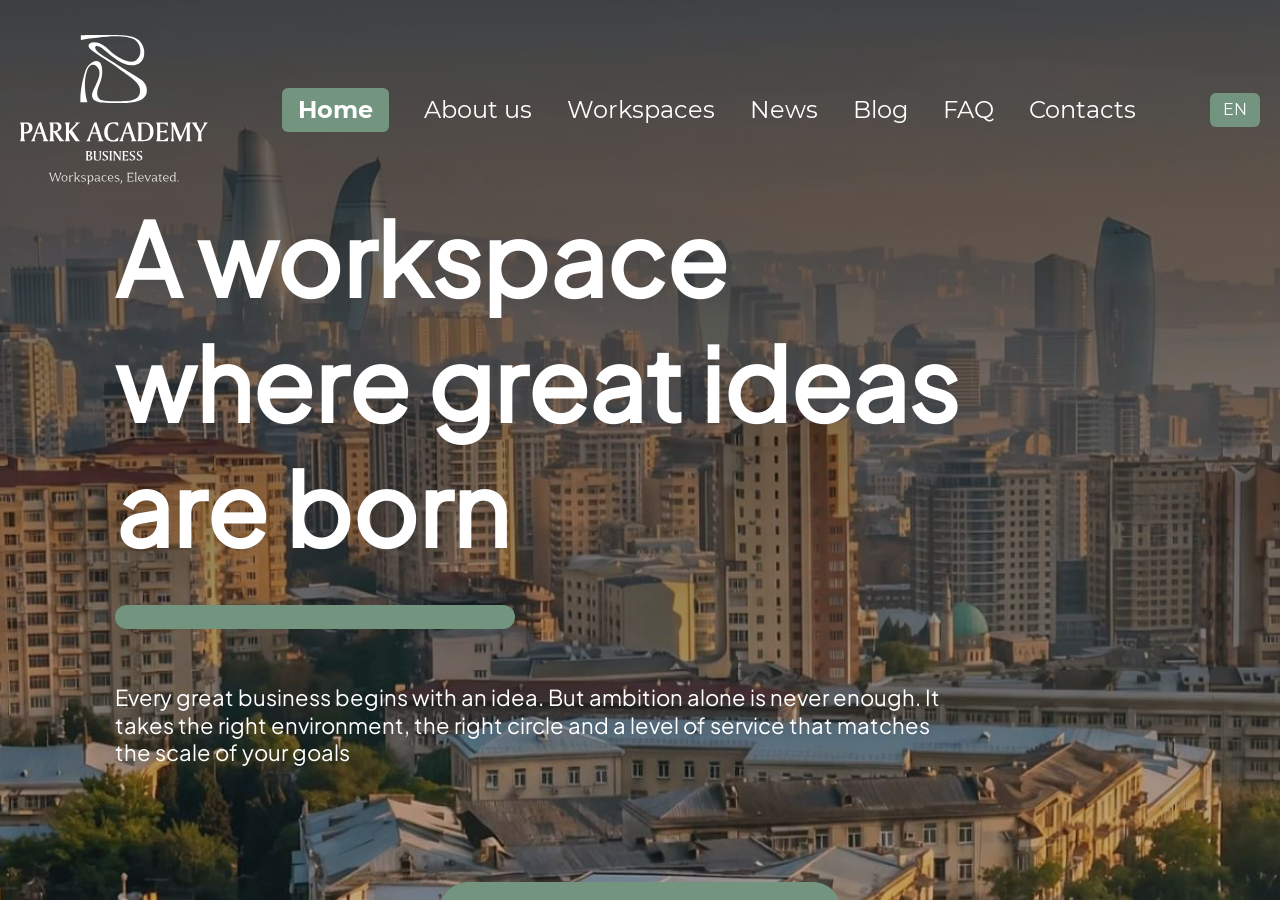
==== index.html @ 8acaa535 "8 commit" ====
<!DOCTYPE html>
<html lang="en" class="">

<head>
	<title>Home</title>
	<meta charset="UTF-8">
	<meta name="format-detection" content="telephone=no">
	<!-- <style>body{opacity: 0;}</style> -->
	<link rel="stylesheet" href="css/style.min.css?_v=20261002105709">
	<link rel="shortcut icon" href="favicon.ico">
	<!-- <meta name="robots" content="noindex, nofollow"> -->
	<meta name="viewport" content="width=device-width, initial-scale=1.0">
</head>

<body class="main main-main">
	<div class="wrapper">
		<header class="header header-main">
			<div class="header__top">
				<div class="_container">
					<div class="header__burger">
						<span></span>
						<span></span>
						<span></span>
					</div>

					<a href="index.html" class="header__logo">
						<img src="img/logo.svg" alt="Image">
					</a>

					<nav class="header__navigation">
						<a href="index.html" class="header__link active">Home</a>
						<a href="about.html" class="header__link ">About us</a>
						<a href="workspaces.html" class="header__link ">Workspaces</a>
						<a href="news.html" class="header__link ">News</a>
						<a href="news.html" class="header__link ">Blog</a>
						<a href="faq.html" class="header__link ">FAQ</a>
						<a href="contacts.html" class="header__link ">Contacts</a>
					</nav>

					<select name="lang">
						<option value="en">EN</option>
						<option value="az">AZ</option>
						<option value="ru">РУ</option>
					</select>
				</div>
			</div>

			<div class="header__video">
				<video src="img/video.mp4" poster="img/video-first-frame.jpg" autoplay loop muted playsinline></video>
			</div>

			<div class="header__content">
				<div class="_container">
					<h2 class="header__title" data-watch data-watch-once>A workspace where great ideas are born</h2>
					<div class="header__border" data-watch data-watch-once></div>
					<div class="header__text" data-watch data-watch-once>Every great business begins with an idea. But ambition
						alone is never enough. It
						takes the right environment, the right circle and a level of service that matches the scale of your
						goals</div>
					<div class="header__button-container" data-watch data-watch-once>
						<a href="#" class="header__button button modal-cart-open">
							<span>Request A Private View</span>
						</a>
					</div>
				</div>
			</div>
		</header>

		<div class="menu">
			<div class="menu__container">
				<nav class="menu__navigation">
					<a href="index.html" class="menu__link active">Home</a>
					<a href="about.html" class="menu__link ">About us</a>
					<a href="workspaces.html" class="menu__link ">Workspaces</a>
					<a href="news.html" class="menu__link ">News</a>
					<a href="news.html" class="menu__link ">Blog</a>
					<a href="faq.html" class="menu__link ">FAQ</a>
					<a href="contacts.html" class="menu__link ">Contacts</a>
				</nav>

				<div class="menu__contacts">
					<a href="tel:994102415005" class="menu__contact">
						<img src="img/icon/phone.svg" alt="Image">
						<span>+994 102 41 50 05</span>
					</a>
					<a href="tel:994123108040" class="menu__contact">
						<img src="img/icon/phone.svg" alt="Image">
						<span>+994 12 310 8040</span>
					</a>
					<a href="mailto:994102415005" class="menu__contact">
						<img src="img/icon/email.svg" alt="Image">
						<span>sales@parkacademy.az</span>
					</a>
				</div>

				<div class="menu__socials">
					<a href="#" class="menu__social">
						<img src="img/icon/instagram.svg" alt="Image">
					</a>
					<a href="#" class="menu__social">
						<img src="img/icon/linkeden.svg" alt="Image">
					</a>
				</div>
			</div>
		</div>

		<main class="page">
			<section class="about section">
				<div class="_container">
					<h2 class="about__title section__title" data-watch data-watch-once><span class="watcher-element left-x">About us</span></h2>

					<div class="about__body" data-watch data-watch-once>
						<div class="about__image watcher-element left-x">
							<img src="img/about/image01.jpg" alt="Image">
						</div>

						<div class="about__content" data-watch data-watch-once>
							<div class="about__content-inner watcher-element right-x">
								<h3 class="about__content-title">A new address for business at the highest level</h3>
								<p class="about__text">Park Academy Business is a prestigious business environment in
									Baku
									where private offices, premium workspaces, hospitality, modern technology and
									personalised service come together at one address.</p>
								<p class="about__text">Created for established companies, senior executives and
									corporate
									decision-makers, Park Academy Business creates an environment where the workplace
									supports reputation, performance and the quality of the business experience.</p>
								<a href="about.html" class="about__button button brown stroke">
									<span>About Park Academy Business</span>
									<svg width="50" height="16" viewBox="0 0 50 16" fill="none" xmlns="http://www.w3.org/2000/svg">
										<path d="M48.5 8L1 8M41.75 15L48.5 8L41.75 1" stroke-width="2" stroke-linecap="round" stroke-linejoin="round" />
									</svg>
								</a>
							</div>
						</div>
					</div>
				</div>
			</section>

			<section class="work-main section">
				<div class="_container">
					<h2 class="work-main__title section__title" data-watch data-watch-once><span class="watcher-element left-x">Workspaces & Amenities</span></h2>

					<div class="work-main__body" data-tabs data-tabs-scroll="991.98" data-watch data-watch-once>
						<div class="work-main__gallery watcher-element left-x" data-tabs-body>
							<div class="work-main__gallery-slide">
								<div class="work-main__gallery-left">
									<div class="work-main__gallery-image">
										<img src="img/workspace/image01.jpg" alt="Image">
									</div>
								</div>

								<div class="work-main__gallery-right">
									<div class="work-main__gallery-image">
										<img src="img/workspace/image02.jpg" alt="Image">
									</div>
									<div class="work-main__gallery-image">
										<img src="img/workspace/image03.jpg" alt="Image">
									</div>
								</div>
							</div>

							<div class="work-main__gallery-slide" hidden>
								<div class="work-main__gallery-left">
									<div class="work-main__gallery-image">
										<img src="img/workspace/image04.jpg" alt="Image">
									</div>
								</div>

								<div class="work-main__gallery-right">
									<div class="work-main__gallery-image">
										<img src="img/workspace/image05.jpg" alt="Image">
									</div>
									<div class="work-main__gallery-image">
										<img src="img/workspace/image06.jpg" alt="Image">
									</div>
								</div>
							</div>

							<div class="work-main__gallery-slide" hidden>
								<div class="work-main__gallery-left">
									<div class="work-main__gallery-image">
										<img src="img/workspace/image07.jpg" alt="Image">
									</div>
								</div>

								<div class="work-main__gallery-right">
									<div class="work-main__gallery-image">
										<img src="img/workspace/image08.jpg" alt="Image">
									</div>
									<div class="work-main__gallery-image">
										<img src="img/workspace/image09.jpg" alt="Image">
									</div>
								</div>
							</div>

							<div class="work-main__gallery-slide" hidden>
								<div class="work-main__gallery-left">
									<div class="work-main__gallery-image">
										<img src="img/workspace/image01.jpg" alt="Image">
									</div>
								</div>

								<div class="work-main__gallery-right">
									<div class="work-main__gallery-image">
										<img src="img/workspace/image02.jpg" alt="Image">
									</div>
									<div class="work-main__gallery-image">
										<img src="img/workspace/image03.jpg" alt="Image">
									</div>
								</div>
							</div>

							<div class="work-main__gallery-slide" hidden>
								<div class="work-main__gallery-left">
									<div class="work-main__gallery-image">
										<img src="img/workspace/image04.jpg" alt="Image">
									</div>
								</div>

								<div class="work-main__gallery-right">
									<div class="work-main__gallery-image">
										<img src="img/workspace/image05.jpg" alt="Image">
									</div>
									<div class="work-main__gallery-image">
										<img src="img/workspace/image06.jpg" alt="Image">
									</div>
								</div>
							</div>

							<div class="work-main__gallery-slide" hidden>
								<div class="work-main__gallery-left">
									<div class="work-main__gallery-image">
										<img src="img/workspace/image07.jpg" alt="Image">
									</div>
								</div>

								<div class="work-main__gallery-right">
									<div class="work-main__gallery-image">
										<img src="img/workspace/image08.jpg" alt="Image">
									</div>
									<div class="work-main__gallery-image">
										<img src="img/workspace/image09.jpg" alt="Image">
									</div>
								</div>
							</div>

							<div class="work-main__gallery-slide" hidden>
								<div class="work-main__gallery-left">
									<div class="work-main__gallery-image">
										<img src="img/workspace/image01.jpg" alt="Image">
									</div>
								</div>

								<div class="work-main__gallery-right">
									<div class="work-main__gallery-image">
										<img src="img/workspace/image02.jpg" alt="Image">
									</div>
									<div class="work-main__gallery-image">
										<img src="img/workspace/image03.jpg" alt="Image">
									</div>
								</div>
							</div>

							<div class="work-main__gallery-slide" hidden>
								<div class="work-main__gallery-left">
									<div class="work-main__gallery-image">
										<img src="img/workspace/image04.jpg" alt="Image">
									</div>
								</div>

								<div class="work-main__gallery-right">
									<div class="work-main__gallery-image">
										<img src="img/workspace/image05.jpg" alt="Image">
									</div>
									<div class="work-main__gallery-image">
										<img src="img/workspace/image06.jpg" alt="Image">
									</div>
								</div>
							</div>

							<div class="work-main__gallery-slide" hidden>
								<div class="work-main__gallery-left">
									<div class="work-main__gallery-image">
										<img src="img/workspace/image07.jpg" alt="Image">
									</div>
								</div>

								<div class="work-main__gallery-right">
									<div class="work-main__gallery-image">
										<img src="img/workspace/image08.jpg" alt="Image">
									</div>
									<div class="work-main__gallery-image">
										<img src="img/workspace/image09.jpg" alt="Image">
									</div>
								</div>
							</div>
						</div>

						<div class="work-main__navigation" data-tabs-titles data-watch data-watch-once>
							<div class="work-main__nav-item _tab-active">
								<img src="img/icon/star.svg" alt="Image">
								<span>Private Offices</span>
							</div>
							<div class="work-main__nav-item">
								<img src="img/icon/star.svg" alt="Image">
								<span>Premium Coworking Spaces</span>
							</div>
							<div class="work-main__nav-item">
								<img src="img/icon/star.svg" alt="Image">
								<span>Meeting Rooms</span>
							</div>
							<div class="work-main__nav-item">
								<img src="img/icon/star.svg" alt="Image">
								<span>Winter Garden</span>
							</div>
							<div class="work-main__nav-item">
								<img src="img/icon/star.svg" alt="Image">
								<span>Event & Presentation Spaces</span>
							</div>
							<div class="work-main__nav-item">
								<img src="img/icon/star.svg" alt="Image">
								<span>Business Concierge</span>
							</div>
							<div class="work-main__nav-item">
								<img src="img/icon/star.svg" alt="Image">
								<span>Networking Community</span>
							</div>
							<div class="work-main__nav-item">
								<img src="img/icon/star.svg" alt="Image">
								<span>GYM</span>
							</div>
							<div class="work-main__nav-item">
								<img src="img/icon/star.svg" alt="Image">
								<span>Members Club</span>
							</div>
						</div>
					</div>

					<div class="work-main__footer" data-watch data-watch-once>
						<div class="work-main__button-wrap">
							<a href="contacts.html" class="work-main__button button secondary fill">
								<svg width="25" height="27" viewBox="0 0 25 27" fill="none" xmlns="http://www.w3.org/2000/svg">
									<path fill-rule="evenodd" clip-rule="evenodd" d="M4.46774 19.0323H17.6452C20.2607 19.0323 21.5685 19.0323 22.381 18.2197C23.1936 17.4072 23.1936 16.0994 23.1936 13.4839V6.54839C23.1936 3.93285 23.1936 2.62509 22.381 1.81254C21.5685 1 20.2607 1 17.6452 1H6.54839C3.93285 1 2.62509 1 1.81254 1.81254C1 2.62509 1 3.93285 1 6.54839V22.5C1 20.5848 2.55256 19.0323 4.46774 19.0323ZM18.2561 7.93511C18.2561 6.83054 17.3607 5.93511 16.2561 5.93511L7.93383 5.93511C6.82926 5.93511 5.93383 6.83054 5.93383 7.93511C5.93383 9.03968 6.82926 9.93511 7.93383 9.93511L16.2561 9.93511C17.3607 9.93511 18.2561 9.03968 18.2561 7.93511Z" />
									<path d="M22.381 18.2197L21.6739 17.5126L21.6739 17.5126L22.381 18.2197ZM22.381 1.81254L21.6739 2.51965L21.6739 2.51965L22.381 1.81254ZM16.2561 5.93511V6.93511V6.93511V5.93511ZM7.93383 5.93511V4.93511V4.93511V5.93511ZM7.93383 9.93511V8.93511V8.93511V9.93511ZM16.2561 9.93511V10.9351V10.9351V9.93511ZM17.6452 19.0323V18.0323H4.46774V19.0323V20.0323H17.6452V19.0323ZM22.381 18.2197L21.6739 17.5126C21.4844 17.7021 21.2005 17.853 20.556 17.9396C19.8826 18.0301 18.9812 18.0323 17.6452 18.0323V19.0323V20.0323C18.9247 20.0323 19.9849 20.0344 20.8225 19.9218C21.6888 19.8053 22.4651 19.5499 23.0881 18.9268L22.381 18.2197ZM23.1936 13.4839H22.1936C22.1936 14.8199 22.1914 15.7213 22.1009 16.3947C22.0142 17.0392 21.8634 17.3231 21.6739 17.5126L22.381 18.2197L23.0881 18.9268C23.7112 18.3038 23.9666 17.5275 24.0831 16.6612C24.1957 15.8236 24.1936 14.7634 24.1936 13.4839H23.1936ZM23.1936 6.54839H22.1936V13.4839H23.1936H24.1936V6.54839H23.1936ZM22.381 1.81254L21.6739 2.51965C21.8634 2.70915 22.0142 2.99303 22.1009 3.63759C22.1914 4.31092 22.1936 5.21235 22.1936 6.54839H23.1936H24.1936C24.1936 5.26889 24.1957 4.20867 24.0831 3.3711C23.9666 2.50475 23.7112 1.72848 23.0881 1.10544L22.381 1.81254ZM17.6452 1V2C18.9812 2 19.8826 2.00212 20.556 2.09265C21.2005 2.17931 21.4844 2.33015 21.6739 2.51965L22.381 1.81254L23.0881 1.10544C22.4651 0.482396 21.6888 0.226961 20.8225 0.110485C19.9849 -0.00212371 18.9247 0 17.6452 0V1ZM6.54839 1V2H17.6452V1V0H6.54839V1ZM1.81254 1.81254L2.51965 2.51965C2.70915 2.33015 2.99303 2.17931 3.63759 2.09265C4.31092 2.00212 5.21235 2 6.54839 2V1V0C5.26889 0 4.20867 -0.00212371 3.3711 0.110485C2.50476 0.226961 1.72848 0.482396 1.10544 1.10544L1.81254 1.81254ZM1 6.54839H2C2 5.21235 2.00212 4.31092 2.09265 3.63759C2.17931 2.99303 2.33015 2.70915 2.51965 2.51965L1.81254 1.81254L1.10544 1.10544C0.482396 1.72848 0.226961 2.50476 0.110485 3.3711C-0.00212371 4.20867 0 5.26889 0 6.54839H1ZM1 22.5H2V6.54839H1H0V22.5H1ZM4.46774 19.0323V18.0323C2.00028 18.0323 0 20.0325 0 22.5H1H2C2 21.1371 3.10485 20.0323 4.46774 20.0323V19.0323ZM16.2561 5.93511V6.93511C16.8084 6.93511 17.2561 7.38283 17.2561 7.93511H18.2561H19.2561C19.2561 6.27826 17.913 4.93511 16.2561 4.93511V5.93511ZM7.93383 5.93511V6.93511L16.2561 6.93511V5.93511V4.93511L7.93383 4.93511V5.93511ZM5.93383 7.93511H6.93383C6.93383 7.38283 7.38155 6.93511 7.93383 6.93511V5.93511V4.93511C6.27698 4.93511 4.93383 6.27826 4.93383 7.93511H5.93383ZM7.93383 9.93511V8.93511C7.38155 8.93511 6.93383 8.4874 6.93383 7.93511H5.93383H4.93383C4.93383 9.59197 6.27698 10.9351 7.93383 10.9351V9.93511ZM16.2561 9.93511V8.93511L7.93383 8.93511V9.93511V10.9351L16.2561 10.9351V9.93511ZM18.2561 7.93511H17.2561C17.2561 8.4874 16.8084 8.93511 16.2561 8.93511V9.93511V10.9351C17.913 10.9351 19.2561 9.59197 19.2561 7.93511H18.2561ZM10.7097 25.9677V24.9677H4.46774V25.9677V26.9677H10.7097V25.9677ZM1 22.5H0C0 24.9675 2.00028 26.9677 4.46774 26.9677V25.9677V24.9677C3.10485 24.9677 2 23.8629 2 22.5H1Z" />
								</svg>
								<span>Contact Us</span>
							</a>
						</div>

						<div class="work-main__button-wrap">
							<a href="workspaces.html" class="work-main__button button secondary stroke">
								<span>Learn more</span>
								<svg width="50" height="16" viewBox="0 0 50 16" fill="none" xmlns="http://www.w3.org/2000/svg">
									<path d="M48.5 8L1 8M41.75 15L48.5 8L41.75 1" stroke-width="2" stroke-linecap="round" stroke-linejoin="round" />
								</svg>
							</a>
						</div>
					</div>
				</div>
			</section>

			<section class="news-main section">
				<div class="_container">
					<h2 class="news-main__title section__title center" data-watch data-watch-once><span class="watcher-element left-x">Park Academy Business News</span></h2>

					<div class="news-main__subtitle" data-watch data-watch-once>Project updates, new spaces, Private
						Viewing and the evolution of
						the Park Academy Business community.</div>

					<div class="news-main__body">
						<a href="article.html" class="news-main__item" data-watch data-watch-once>
							<div class="news-main__item-wrap">
								<div class="news-main__item-image">
									<img src="img/news/image01.jpg" alt="Image">
								</div>
								<div class="news-main__item-row">
									<div class="news-main__item-num">01</div>
									<div class="news-main__item-date">14 JUL</div>
								</div>
								<h3 class="news-main__item-title">Event on Modern Marketing in Trade</h3>
								<div class="news-main__item-btn-wrap">
									<div class="news-main__item-btn button brown stroke">
										<span>Learn More</span>
										<svg width="50" height="16" viewBox="0 0 50 16" fill="none" xmlns="http://www.w3.org/2000/svg">
											<path d="M48.5 8L1 8M41.75 15L48.5 8L41.75 1" stroke-width="2" stroke-linecap="round" stroke-linejoin="round" />
										</svg>
									</div>
								</div>
							</div>
						</a>

						<a href="article.html" class="news-main__item" data-watch data-watch-once>
							<div class="news-main__item-wrap">
								<div class="news-main__item-image">
									<img src="img/news/image02.jpg" alt="Image">
								</div>
								<div class="news-main__item-row">
									<div class="news-main__item-num">01</div>
									<div class="news-main__item-date">14 JUL</div>
								</div>
								<h3 class="news-main__item-title">Business Networking Evening</h3>
								<div class="news-main__item-btn-wrap">
									<div class="news-main__item-btn button brown stroke">
										<span>Learn More</span>
										<svg width="50" height="16" viewBox="0 0 50 16" fill="none" xmlns="http://www.w3.org/2000/svg">
											<path d="M48.5 8L1 8M41.75 15L48.5 8L41.75 1" stroke-width="2" stroke-linecap="round" stroke-linejoin="round" />
										</svg>
									</div>
								</div>
							</div>
						</a>

						<a href="article.html" class="news-main__item" data-watch data-watch-once>
							<div class="news-main__item-wrap">
								<div class="news-main__item-image">
									<img src="img/news/image03.jpg" alt="Image">
								</div>
								<div class="news-main__item-row">
									<div class="news-main__item-num">01</div>
									<div class="news-main__item-date">14 JUL</div>
								</div>
								<h3 class="news-main__item-title">Al Tools for Business</h3>
								<div class="news-main__item-btn-wrap">
									<div class="news-main__item-btn button brown stroke">
										<span>Learn More</span>
										<svg width="50" height="16" viewBox="0 0 50 16" fill="none" xmlns="http://www.w3.org/2000/svg">
											<path d="M48.5 8L1 8M41.75 15L48.5 8L41.75 1" stroke-width="2" stroke-linecap="round" stroke-linejoin="round" />
										</svg>
									</div>
								</div>
							</div>
						</a>

						<a href="article.html" class="news-main__item" data-watch data-watch-once>
							<div class="news-main__item-wrap">
								<div class="news-main__item-image">
									<img src="img/news/image04.jpg" alt="Image">
								</div>
								<div class="news-main__item-row">
									<div class="news-main__item-num">01</div>
									<div class="news-main__item-date">14 JUL</div>
								</div>
								<h3 class="news-main__item-title">Startup Pitch Session</h3>
								<div class="news-main__item-btn-wrap">
									<div class="news-main__item-btn button brown stroke">
										<span>Learn More</span>
										<svg width="50" height="16" viewBox="0 0 50 16" fill="none" xmlns="http://www.w3.org/2000/svg">
											<path d="M48.5 8L1 8M41.75 15L48.5 8L41.75 1" stroke-width="2" stroke-linecap="round" stroke-linejoin="round" />
										</svg>
									</div>
								</div>
							</div>
						</a>
					</div>

					<div class="news-main__btn-wrap" data-watch data-watch-once>
						<a href="news.html" class="news-main__btn button stroke brown">
							<span>View All News</span>
							<svg width="50" height="16" viewBox="0 0 50 16" fill="none" xmlns="http://www.w3.org/2000/svg">
								<path d="M48.5 8L1 8M41.75 15L48.5 8L41.75 1" stroke-width="2" stroke-linecap="round" stroke-linejoin="round" />
							</svg>
						</a>
					</div>
				</div>
			</section>

			<section class="blog section">
				<div class="_container">
					<h2 class="blog__title section__title center" data-watch data-watch-once><span class="watcher-element left-x">Blog</span></h2>

					<div class="blog__body" data-watch data-watch-once>
						<div class="blog__content watcher-element left-x">
							<a href="article.html" class="blog__image">
								<img src="img/blog/image01.jpg" alt="Image">
							</a>
							<div class="blog__date">JULY 14, 2026 • 18:25</div>
							<h3 class="blog__content-title">Park Academy New Private Offices Opens</h3>
							<p class="blog__text">We are excited to announce the opening of new private offices,
								designed for businesses that value comfort, focus and growth.</p>
							<div class="blog__btn-wrap">
								<a href="news.html" class="blog__btn button secondary stroke">
									<span>See All Blogs</span>
									<svg width="50" height="16" viewBox="0 0 50 16" fill="none" xmlns="http://www.w3.org/2000/svg">
										<path d="M48.5 8L1 8M41.75 15L48.5 8L41.75 1" stroke-width="2" stroke-linecap="round" stroke-linejoin="round" />
									</svg>
								</a>
							</div>
						</div>

						<div class="blog__list" data-watch data-watch-once>
							<div class="blog__article" data-watch data-watch-once>
								<a href="article.html" class="blog__article-wrap watcher-element right-x">
									<div class="blog__article-img">
										<img src="img/blog/image02.jpg" alt="Image">
									</div>
									<div class="blog__article-content">
										<div class="blog__article-date">JULY 14, 2026 • 18:25</div>
										<div class="blog__article-title">Park Academy Launches a Series of Business
											Events
										</div>
									</div>
								</a>
							</div>
							<div class="blog__article" data-watch data-watch-once>
								<a href="article.html" class="blog__article-wrap watcher-element right-x">
									<div class="blog__article-img">
										<img src="img/blog/image03.jpg" alt="Image">
									</div>
									<div class="blog__article-content">
										<div class="blog__article-date">JULY 14, 2026 • 18:25</div>
										<div class="blog__article-title">New Services for Park Academy Residents</div>
									</div>
								</a>
							</div>
							<div class="blog__article" data-watch data-watch-once>
								<a href="article.html" class="blog__article-wrap watcher-element right-x">
									<div class="blog__article-img">
										<img src="img/blog/image04.jpg" alt="Image">
									</div>
									<div class="blog__article-content">
										<div class="blog__article-date">JULY 14, 2026 • 18:25</div>
										<div class="blog__article-title">Park Academy Strengthens Baku's Business
											Community
										</div>
									</div>
								</a>
							</div>
						</div>
					</div>
				</div>
			</section>

			<!-- <div class="info">
				<div class="_container">
					<div class="info__body">
						<h1>SEO</h1>
						<p><a href="#">It has long been</a> known that readable content distracts a person evaluating a
							page's layout. The point of using Lorem Ipsum is that the text features a more or less
							natural distribution of letters—unlike, for example, "Here goes text. Here goes text"—making
							it resemble actual narrative text. Many desktop publishing and web design programs use Lorem
							Ipsum as a placeholder, and searching for the term "lorem ipsum" reveals numerous websites
							that are still in the early stages of development. Various versions of Lorem Ipsum have
							emerged over the years; some appeared by accident, while others were created intentionally
							(including humorous ones).</p>
						<blockquote>It has long been known that readable content distracts a person evaluating a page's
							layout. The point of using Lorem Ipsum is that the text features a more or less natural
							distribution of letters—unlike, for example, "Here goes text. Here goes text"—making it
							resemble actual narrative text.</blockquote>
						<p>It has long been known that readable content distracts a person evaluating a page's layout.
							The point of using Lorem Ipsum is that the text features a more or less natural distribution
							of letters—unlike, for example, "Here goes text. Here goes text"—making it resemble actual
							narrative text.</p>
						<ul>
							<li>Here goes text"—making it</li>
							<li>Here goes text"—making it</li>
						</ul>
						<p>It has long been known that readable content distracts a person evaluating a page's layout.
							The point of using Lorem Ipsum is that the text features a more or less natural distribution
							of letters—unlike, for example, "Here goes text. Here goes text"—making it resemble actual
							narrative text.</p>
						<ol>
							<li>Here goes text"—making it</li>
							<li>Here goes text"—making it</li>
						</ol>
						<table>
							<tr>
								<th>Table column name</th>
								<th>Table column name</th>
								<th>Table column name</th>
								<th>Table column name</th>
							</tr>
							<tr>
								<td>Table Content</td>
								<td>Here is also the content of the table</td>
								<td>Here is also the content of the table</td>
								<td>Table Content</td>
							</tr>
							<tr>
								<td>Table Content</td>
								<td>Here is also the content of the table</td>
								<td>Here is also the content of the table</td>
								<td>Table Content</td>
							</tr>
							<tr>
								<td>Table Content</td>
								<td>Here is also the content of the table</td>
								<td>Here is also the content of the table</td>
								<td>Table Content</td>
							</tr>
							<tr>
								<td>Table Content</td>
								<td>Here is also the content of the table</td>
								<td>Here is also the content of the table</td>
								<td>Table Content</td>
							</tr>
						</table>
						<h1>H1 Heading — 100 px</h1>
						<h2>H2 Heading — 70 px</h2>
						<h3>H3 Heading — 60 px</h3>
						<h4>H4 Heading — 45 px</h4>
						<h5>H5 Heading — 22 px</h5>
						<h6>H6 Heading — 20 px</h6>
					</div>
				</div>
			</div> -->
		</main>

		<div aria-hidden="true" class="popup">
			<div class="popup__wrapper">
				<div class="popup__content" novalidate>
					<div class="popup__close">
						<span></span>
						<span></span>
					</div>

					<form class="form form-popup">
						<div class="form__title">Request A Private View</div>
						<div class="form__row">
							<div class="form__row-name">Name</div>
							<input type="text" name="name" class="form__input" placeholder="Your Name" autocomplete="off" required>
						</div>
						<div class="form__row">
							<div class="form__row-name">Phone</div>
							<input type="tel" name="phone" class="form__input" placeholder="+ 000 (0)  11 111 11 11" autocomplete="off" required>
						</div>
						<div class="form__row">
							<div class="form__row-name">E-mail</div>
							<input type="email" name="email" class="form__input" placeholder="name@****" autocomplete="off" required>
						</div>
						<div class="form__row">
							<div class="form__row-name">Company</div>
							<input type="text" name="company" class="form__input" placeholder="Your Company" autocomplete="off" required>
						</div>
						<div class="form__row">
							<div class="form__row-name">Your information</div>
							<textarea name="info" class="form__input" placeholder="Enter text" autocomplete="off"></textarea>
						</div>

						<div class="form__button-wrap">
							<div class="form__button">
								<input type="submit">
								<span>Send</span>
							</div>
						</div>
					</form>
				</div>
			</div>
		</div>
		<footer class="footer">
			<div class="_container">
				<a href="index.html" class="footer__logo">
					<img src="img/logo-dark.svg" alt="Image">
				</a>

				<div class="footer__adress">Landau St.16, Baku, Azerbaijan</div>

				<div class="footer__contacts">
					<a href="tel:994102415005" class="footer__contact">
						<svg width="18" height="18" viewBox="0 0 18 18" fill="none" xmlns="http://www.w3.org/2000/svg">
							<path d="M1.75738 1.16935L2.63381 0.292922C3.02433 -0.0976021 3.6575 -0.0976027 4.04802 0.292922L6.84434 3.08924C7.23486 3.47976 7.23486 4.11292 6.84434 4.50345L4.92037 6.42741C4.60576 6.74203 4.52776 7.22266 4.72674 7.62062C5.87701 9.92116 7.74241 11.7866 10.043 12.9368C10.4409 13.1358 10.9215 13.0578 11.2362 12.7432L13.1601 10.8192C13.5507 10.4287 14.1838 10.4287 14.5743 10.8192L17.3707 13.6156C17.7612 14.0061 17.7612 14.6392 17.3707 15.0298L16.4942 15.9062C14.3829 18.0175 11.0403 18.2551 8.65158 16.4636L7.02212 15.2415C5.27859 13.9338 3.72977 12.385 2.42212 10.6415L1.20002 9.01199C-0.591519 6.62327 -0.353968 3.2807 1.75738 1.16935Z" />
						</svg>
						<span>+994 102 41 50 05</span>
					</a>
					<a href="tel:994123108040" class="footer__contact">
						<svg width="18" height="18" viewBox="0 0 18 18" fill="none" xmlns="http://www.w3.org/2000/svg">
							<path d="M1.75738 1.16935L2.63381 0.292922C3.02433 -0.0976021 3.6575 -0.0976027 4.04802 0.292922L6.84434 3.08924C7.23486 3.47976 7.23486 4.11292 6.84434 4.50345L4.92037 6.42741C4.60576 6.74203 4.52776 7.22266 4.72674 7.62062C5.87701 9.92116 7.74241 11.7866 10.043 12.9368C10.4409 13.1358 10.9215 13.0578 11.2362 12.7432L13.1601 10.8192C13.5507 10.4287 14.1838 10.4287 14.5743 10.8192L17.3707 13.6156C17.7612 14.0061 17.7612 14.6392 17.3707 15.0298L16.4942 15.9062C14.3829 18.0175 11.0403 18.2551 8.65158 16.4636L7.02212 15.2415C5.27859 13.9338 3.72977 12.385 2.42212 10.6415L1.20002 9.01199C-0.591519 6.62327 -0.353968 3.2807 1.75738 1.16935Z" />
						</svg>
						<span>+994 12 310 8040</span>
					</a>
				</div>

				<a href="mailto:sales@parkacademy.az" class="footer__mail">
					<svg width="24" height="18" viewBox="0 0 24 18" fill="none" xmlns="http://www.w3.org/2000/svg">
						<path d="M23.1396 5.00195C23.1414 5.3136 23.1426 5.6457 23.1426 6V12C23.1426 14.8284 23.1424 16.2424 22.2637 17.1211C21.385 17.9997 19.971 18 17.1426 18H6C3.17157 18 1.75759 17.9998 0.878906 17.1211C0.000226612 16.2424 0 14.8284 0 12V6C0 5.6457 0.000226101 5.3136 0.00195312 5.00195L10.5996 10.8906C11.2037 11.2262 11.9389 11.2262 12.543 10.8906L23.1396 5.00195ZM17.1426 0C19.971 0 21.385 0.00027047 22.2637 0.878906C22.7301 1.34533 22.9471 1.96266 23.0498 2.8623C22.9159 2.87472 22.7823 2.91392 22.6572 2.9834L11.5713 9.1416L0.485352 2.9834C0.35995 2.91377 0.225991 2.87461 0.0917969 2.8623C0.194464 1.9626 0.412464 1.34535 0.878906 0.878906C1.75759 0.000226594 3.17157 0 6 0H17.1426Z" />
					</svg>
					<span>sales@parkacademy.az</span>
				</a>

				<div class="footer__socials">
					<a href="#" class="footer__social">
						<svg width="20" height="20" viewBox="0 0 20 20" fill="none" xmlns="http://www.w3.org/2000/svg">
							<path d="M10 1.80723C12.6506 1.80723 13.0121 1.80723 14.0964 1.80723C14.7479 1.80723 15.1792 1.91733 15.502 2.0259C15.7711 2.11642 16.0317 2.23106 16.288 2.35321C16.591 2.49757 16.8497 2.63283 17.1084 2.89157C17.4699 3.25301 17.7108 3.61446 17.8313 4.09639C17.9518 4.45783 18.0723 4.93976 18.1928 5.90362C18.1928 6.98795 18.1928 7.22892 18.1928 10C18.1928 12.7711 18.1928 13.0121 18.1928 14.0964C18.1928 14.7479 18.0827 15.1792 17.9741 15.502C17.8836 15.7711 17.7689 16.0317 17.6468 16.288C17.5024 16.591 17.3672 16.8497 17.1084 17.1084C16.747 17.4699 16.3855 17.7108 15.9036 17.8313C15.5422 17.9518 15.0602 18.0723 14.0964 18.1928C13.0121 18.1928 12.7711 18.1928 10 18.1928C7.22892 18.1928 6.98795 18.1928 5.90362 18.1928C5.25208 18.1928 4.82076 18.0827 4.498 17.9741C4.2289 17.8836 3.96826 17.7689 3.71197 17.6468C3.40904 17.5024 3.1503 17.3672 2.89157 17.1084C2.53012 16.747 2.28916 16.3855 2.16868 15.9036C2.04819 15.5422 1.92771 15.0602 1.80723 14.0964C1.80723 13.0121 1.80723 12.7711 1.80723 10C1.80723 7.22892 1.80723 6.98795 1.80723 5.90362C1.80723 5.25208 1.91733 4.82076 2.0259 4.498C2.11642 4.2289 2.23106 3.96826 2.3532 3.71196C2.49757 3.40904 2.63283 3.1503 2.89157 2.89157C3.25301 2.53012 3.61446 2.28916 4.09639 2.16868C4.45783 2.04819 4.93976 1.92771 5.90362 1.80723C6.98795 1.80723 7.3494 1.80723 10 1.80723ZM10 0C7.22892 0 6.98795 0 5.90362 0C4.81928 0 4.09639 0.240965 3.49398 0.481928C2.89157 0.722892 2.28916 1.08434 1.68675 1.68675C1.08434 2.28916 0.843374 2.77109 0.481928 3.49398C0.240965 4.09639 0.120482 4.81928 0 5.90362C0 6.98795 0 7.3494 0 10C0 12.7711 0 13.0121 0 14.0964C0 15.1807 0.240965 15.9036 0.481928 16.506C0.722892 17.1084 1.08434 17.7108 1.68675 18.3133C2.28916 18.9157 2.77109 19.1566 3.49398 19.5181C4.09639 19.759 4.81928 19.8795 5.90362 20C6.98795 20 7.3494 20 10 20C12.6506 20 13.0121 20 14.0964 20C15.1807 20 15.9036 19.759 16.506 19.5181C17.1084 19.2771 17.7108 18.9157 18.3133 18.3133C18.9157 17.7108 19.1566 17.2289 19.5181 16.506C19.759 15.9036 19.8795 15.1807 20 14.0964C20 13.0121 20 12.6506 20 10C20 7.3494 20 6.98795 20 5.90362C20 4.81928 19.759 4.09639 19.5181 3.49398C19.2771 2.89157 18.9157 2.28916 18.3133 1.68675C17.7108 1.08434 17.2289 0.843374 16.506 0.481928C15.9036 0.240965 15.1807 0.120482 14.0964 0C13.0121 0 12.7711 0 10 0Z" />
							<path d="M10 4.81928C7.10843 4.81928 4.81928 7.10843 4.81928 10C4.81928 12.8916 7.10843 15.1807 10 15.1807C12.8916 15.1807 15.1807 12.8916 15.1807 10C15.1807 7.10843 12.8916 4.81928 10 4.81928ZM10 13.3735C8.19277 13.3735 6.62651 11.9277 6.62651 10C6.62651 8.19277 8.07229 6.62651 10 6.62651C11.8072 6.62651 13.3735 8.07229 13.3735 10C13.3735 11.8072 11.8072 13.3735 10 13.3735Z" />
							<path d="M15.3012 5.90362C15.9666 5.90362 16.506 5.3642 16.506 4.6988C16.506 4.03339 15.9666 3.49398 15.3012 3.49398C14.6358 3.49398 14.0964 4.03339 14.0964 4.6988C14.0964 5.3642 14.6358 5.90362 15.3012 5.90362Z" />
						</svg>
					</a>
					<a href="#" class="footer__social">
						<svg width="15" height="15" viewBox="0 0 15 15" fill="none" xmlns="http://www.w3.org/2000/svg">
							<path d="M15 8.7444V12.6457C15 13.5373 14.2772 14.2601 13.3857 14.2601C12.4941 14.2601 11.7713 13.5373 11.7713 12.6457V9.08072C11.7713 7.80269 11.3004 6.92825 10.157 6.92825C9.28251 6.92825 8.74439 7.53363 8.5426 8.07175C8.47534 8.27354 8.40807 8.5426 8.40807 8.87892V12.6519C8.40807 13.5401 7.68808 14.2601 6.79993 14.2601C5.90694 14.2601 5.18484 13.535 5.19031 12.642C5.20104 10.8919 5.21475 8.11182 5.20699 6.31437C5.20309 5.41012 5.95146 4.64126 6.85572 4.64126H8.11627C8.27743 4.64126 8.40807 4.7719 8.40807 4.93306C8.40807 5.22901 8.8483 5.36877 9.06794 5.17042C9.55051 4.73463 10.2572 4.3722 11.3004 4.3722C13.3856 4.3722 15 5.78475 15 8.7444ZM1.81614 0C0.739908 0 0 0.73991 0 1.68161C0 2.62332 0.672645 3.36323 1.74888 3.36323C2.89238 3.36323 3.56502 2.62332 3.56502 1.68161C3.63229 0.672646 2.95964 0 1.81614 0ZM0.201793 12.6457C0.201793 13.5373 0.924562 14.2601 1.81614 14.2601C2.70772 14.2601 3.43049 13.5373 3.43049 12.6457V6.25561C3.43049 5.36403 2.70772 4.64126 1.81614 4.64126C0.924562 4.64126 0.201793 5.36403 0.201793 6.25561V12.6457Z" />
						</svg>
					</a>
				</div>

				<div class="footer__copy">© 2026 Park Academy</div>
			</div>
		</footer>
	</div>
	<script src="js/app.min.js?_v=20261002105709"></script>
</body>

</html>
---- css/style.min.css ----
@font-face{font-family:Montserrat;font-display:swap;src:url(../fonts/Montserrat-Bold.woff2) format("woff2");font-weight:700;font-style:normal}@font-face{font-family:Montserrat;font-display:swap;src:url(../fonts/Montserrat-Regular.woff2) format("woff2");font-weight:400;font-style:normal}@font-face{font-family:PlusJakartaSans;font-display:swap;src:url(../fonts/PlusJakartaSans-Regular.woff2) format("woff2");font-weight:400;font-style:normal}*{padding:0;margin:0;border:0}*,*::after,*::before{box-sizing:border-box}*::after,*::before{display:inline-block}body,html{height:100%;overflow:hidden;min-width:320px}body{color:#000;font-family:Montserrat,sans-serif;font-size:1rem;line-height:1.25;-ms-text-size-adjust:100%;-moz-text-size-adjust:100%;-webkit-text-size-adjust:100%;-webkit-font-smoothing:antialiased;-moz-osx-font-smoothing:grayscale}button,input,textarea{font-family:Montserrat,sans-serif;font-size:inherit;line-height:inherit;color:inherit;background-color:rgba(0,0,0,0)}input,textarea{width:100%}label{display:inline-block}button,option,select{cursor:pointer}a{display:inline-block;color:inherit;text-decoration:none}ul li{list-style:none}img{vertical-align:top}h1,h2,h3,h4,h5,h6{font-weight:inherit;font-size:inherit}html{scroll-behavior:smooth}.main{background-color:#fff}.main-main{background-color:#e3e2ca}.wrapper{height:100%;display:flex;flex-direction:column;overflow-y:auto;overflow-x:hidden;-webkit-overflow-scrolling:touch}.wrapper>main{flex:1 1 auto}.wrapper>*{min-width:0}.lock .wrapper{overflow:hidden;touch-action:none;-ms-scroll-chaining:none;overscroll-behavior:none}.page.secondary{background-color:#e3e2ca}._container{padding:0 14px}.header{position:relative;padding:30px 0 15px;background-color:#fff}.header.header-main{height:100vh;padding:30px 0 60px;background-color:#000}.loaded .header.header-main{height:auto}.header__top{position:relative}.menu-active .header__top{z-index:32}.header__top ._container{display:flex;align-items:center;justify-content:space-between;gap:10px}.header__burger{position:relative;width:38px;height:25px}.header__burger span{position:absolute;left:0;width:100%;height:3px;background-color:#000;transition:all .5s ease}.header-main .header__burger span{background-color:#fff}.menu-active .header__burger span{background-color:#000}.menu-active .header__burger span:first-child{top:calc(50% - 1.5px);-webkit-transform:rotate(45deg);transform:rotate(45deg)}.menu-active .header__burger span:nth-child(2){opacity:0;visibility:hidden}.menu-active .header__burger span:last-child{top:calc(50% - 1.5px);-webkit-transform:rotate(-45deg);transform:rotate(-45deg)}.header__burger span:first-child{top:0}.header__burger span:nth-child(2){top:calc(50% - 1.5px);width:22px}.header__burger span:last-child{bottom:0}.header__logo{height:78px;transition:all .5s ease}.menu-active .header__logo{opacity:0;visibility:hidden}.header__logo img{height:100%}.header__navigation{display:none}.header__video{position:relative;margin:20px 0 5px;padding-top:55%;overflow:hidden}.header__video::before{content:"";position:absolute;z-index:2;top:0;left:0;width:100%;height:100%;background:linear-gradient(to bottom,rgba(0,0,0,.65) 0,rgba(0,0,0,.05) 100%)}.header__video video{position:absolute;z-index:1;top:50%;left:50%;-webkit-transform:translate(-50%,-50%);transform:translate(-50%,-50%);width:100%;height:100%;-o-object-fit:cover;object-fit:cover}.header__content{position:relative}.header__title{margin-bottom:20px;max-width:880px;font-size:53px;font-weight:700;font-family:PlusJakartaSans,sans-serif;color:#fff;opacity:0;-webkit-transform:translateX(-200px);transform:translateX(-200px);transition:all 2s cubic-bezier(.16,1,.3,1)}.header__title._watcher-view{opacity:1;-webkit-transform:translateX(0);transform:translateX(0)}.header__border{margin-bottom:35px;height:14px;background-color:#73957f;border-radius:18px;opacity:0;width:0;transition:all 2s cubic-bezier(.16,1,.3,1)}.header__border._watcher-view{opacity:1;width:35%}.header__text{margin-bottom:35px;max-width:850px;font-family:PlusJakartaSans,sans-serif;color:#fff;opacity:0;-webkit-transform:scale(0);transform:scale(0);transition:all 2s cubic-bezier(.16,1,.3,1)}.header__text._watcher-view{opacity:1;-webkit-transform:scale(1);transform:scale(1)}.header__button-container{display:flex;justify-content:flex-start}.header__button-container._watcher-view .header__button{opacity:1;-webkit-transform:translateY(0);transform:translateY(0)}.header__button{opacity:0;-webkit-transform:translateY(200px);transform:translateY(200px);transition:all 2s cubic-bezier(.16,1,.3,1)}.menu{position:fixed;z-index:30;top:0;left:0;width:100%;height:100vh;background-color:#fff;background-image:url(../img/logo-bg.svg);background-position:center;background-size:auto 100%;background-repeat:no-repeat;overflow:hidden;-webkit-transform:scale(0);transform:scale(0);opacity:0;visibility:hidden;transition:all .8s ease}.menu.active{-webkit-transform:scale(1);transform:scale(1);opacity:1;visibility:visible}.menu__container{position:absolute;top:110px;left:0;width:100%;height:calc(100vh - 110px);padding:0 15px 60px;overflow-y:auto}.menu__navigation{margin-bottom:50px;display:flex;flex-direction:column;align-items:flex-start;gap:25px}.menu__link{font-size:32px}.menu__link.active{padding:7px 16px;color:#fff;background-color:#000;border-radius:6px}.menu__contacts{margin-bottom:25px;display:flex;flex-direction:column;gap:30px}.menu__contact{display:flex;align-items:center;gap:7px}.menu__contact span{font-size:24px;font-weight:700;white-space:nowrap}.menu__socials{display:flex;gap:35px}.menu__social{width:40px;height:40px}.menu__social img{width:100%;height:100%}.footer{padding:80px 0}.footer ._container{display:flex;flex-direction:column;align-items:center}.footer__logo{margin-bottom:40px;height:190px}.footer__logo img{height:100%}.footer__adress{margin-bottom:70px;font-size:24px;text-align:center}.footer__contacts{margin-bottom:40px;display:flex;flex-direction:column;align-items:center;gap:20px}.footer__contact{display:flex;align-items:center;gap:15px}.footer__contact svg{width:20px;height:20px;fill:#000;transition:fill .5s ease}.footer__contact span{font-size:24px;font-weight:700;transition:color .5s ease}.footer__mail{margin-bottom:40px;display:flex;align-items:center;gap:15px}.footer__mail svg{width:25px;height:20px;fill:#000;transition:fill .5s ease}.footer__mail span{font-size:24px;font-weight:700;transition:color .5s ease}.footer__socials{margin-bottom:40px;display:flex;justify-content:center;gap:35px}.footer__social{display:flex;align-items:center;justify-content:center;width:40px;height:40px;background-color:#73957f;border:2px solid #73957f;border-radius:6px;transition:all .5s ease}.footer__social svg{width:20px;height:20px;fill:#e3e2ca;transition:fill .5s ease}.footer__copy{text-align:center}body::after{content:"";background-color:rgba(31,41,34,.95);position:fixed;width:100%;height:100%;top:0;left:0;opacity:0;transition:opacity .8s ease 0s;pointer-events:none;z-index:149}.popup_show body::after{opacity:1}.popup{position:fixed;top:0;left:0;bottom:0;right:0;transition:visibility .8s ease 0s;visibility:hidden;pointer-events:none}.popup.popup_show{z-index:150;visibility:visible;overflow:hidden;pointer-events:auto}.popup.popup_show .popup__content{visibility:visible;-webkit-transform:scale(1);transform:scale(1)}.popup__wrapper{display:flex;flex-direction:column;align-items:center;flex:1 1 auto;width:100%;height:100%;display:flex;justify-content:center;align-items:center}.popup__content{position:relative;display:flex;flex-direction:column;gap:20px;padding:95px 0 0;visibility:hidden;-webkit-transform:scale(0);transform:scale(0);transition:-webkit-transform .3s ease 0s;transition:transform .3s ease 0s;transition:transform .3s ease 0s,-webkit-transform .3s ease 0s;width:100%;max-width:880px;height:100%}.popup__close{position:absolute;top:50px;left:15px;margin-bottom:25px;width:22px;height:22px;cursor:pointer}.popup__close::after,.popup__close::before{content:"";display:block;position:absolute;top:50%;left:50%;width:30px;height:3px;background-color:#fff;border-radius:20px;transition:all .5s ease}.popup__close::before{-webkit-transform:translate(-50%,-50%) rotate(45deg);transform:translate(-50%,-50%) rotate(45deg)}.popup__close::after{-webkit-transform:translate(-50%,-50%) rotate(-45deg);transform:translate(-50%,-50%) rotate(-45deg)}.popup__title{font-size:30px;line-height:120%;font-weight:700;text-align:center}.popup__form{display:flex;flex-direction:column;align-items:center;gap:10px}.popup__form-title{margin-bottom:10px;align-self:start;line-height:120%}.popup__button{position:relative;margin-top:30px;padding:10px 20px!important;cursor:pointer}.popup__button input{display:block;position:absolute;z-index:2;top:0;left:0;width:100%;height:100%;opacity:0;cursor:pointer}.select{min-width:0;position:relative;width:50px}.select__body{position:relative}.select__title{position:relative;z-index:2;cursor:pointer;width:100%}.select__value{display:flex;min-width:0;align-items:center;padding:7px 10px;text-align:center;gap:.625rem;color:#fff;background-color:#000;border-radius:6px;transition:all .5s ease}.header-main .select__value{background-color:#73957f}.menu-active .select__value{background-color:#000}._select-open .select__value{border-radius:6px 6px 0 0}.select.error .select__value{color:red}.select__content{flex:1 1 auto;overflow:hidden;font-size:16px;text-transform:uppercase;text-overflow:ellipsis;white-space:nowrap}.select__options{position:absolute;z-index:1;left:0;top:100%;min-width:100%;padding:0;color:#fff;background-color:#000;border-radius:0 0 6px 6px;overflow:hidden}.header-main .select__options{top:calc(100% - 1px);color:#73957f;background-color:#e3e2ca}.menu-active .select__options{top:100%;color:#fff;background-color:#000}.select__scroll{display:flex;flex-direction:column;overflow-y:auto}.select__scroll::-webkit-scrollbar{width:4px}.select__scroll::-webkit-scrollbar-track{background:#fff}.select__scroll::-webkit-scrollbar-thumb{background:#888;border-radius:4px}.select__scroll::-webkit-scrollbar-thumb:hover{background:#555}.select__option{position:relative;width:100%;padding:10px;transition:all .5s ease}.select__option::before{content:"";position:absolute;top:0;left:3px;width:calc(100% - 6px);height:1px;background-color:#fff}.header-main .select__option::before{background-color:#73957f}.menu-active .select__option::before{background-color:#fff}.select__option._select-selected{color:#73957f}.select__row{display:flex;align-items:center;gap:12px}.select__asset img{height:20px}.select__label{flex-shrink:0;white-space:nowrap}.button{padding:30px 60px;display:flex;justify-content:center;align-items:center;gap:10px;background-color:#73957f;border:1px solid #73957f;border-radius:28px;transition:all .5s ease}.button span{color:#fff;transition:color .5s ease}.button svg{transition:all .5s ease}.button.stroke svg{stroke:#fff}.button.fill svg{fill:#fff}.button.secondary{background-color:#e3e2ca;border:1px solid #e3e2ca}.button.secondary span{color:#000}.button.secondary.stroke svg{stroke:#000}.button.secondary.fill svg{fill:#000}.button.brown span{color:#e3e2ca}.button.brown.stroke svg{stroke:#e3e2ca}.button.brown.fill svg{fill:#e3e2ca}.section{padding:80px 0}.section__title{margin-bottom:25px;font-size:60px}.about{padding:45px 0 80px;background-image:url(../img/logo-bg.svg);background-position:center;background-size:auto 100%;background-repeat:no-repeat}.about__body{display:flex;flex-direction:column;gap:25px}.about__image{position:relative;padding-top:68%;overflow:hidden;border-radius:28px}.about__image img{position:absolute;top:50%;left:50%;-webkit-transform:translate(-50%,-50%);transform:translate(-50%,-50%);width:100%;height:100%;-o-object-fit:cover;object-fit:cover}.about__content-inner{display:flex;flex-direction:column;gap:20px}.about__content-title{font-size:40px;text-transform:uppercase}.about__text{font-family:PlusJakartaSans,sans-serif}.about__button{margin-top:25px;padding:30px 10px}.work-main{background-color:#fff}.work-main__title{margin-bottom:110px;font-size:45px}.work-main__body{margin-bottom:50px;display:flex;flex-direction:column;gap:50px;min-width:0}.work-main__gallery{position:relative;aspect-ratio:364/230}.work-main__gallery-slide{position:absolute;top:0;left:0;width:100%;height:100%;display:flex;align-items:center;gap:14px;background-color:#fff;opacity:1;-webkit-transform:scale(1);transform:scale(1);transition:opacity 1.5s ease,visibility 1.5s ease,-webkit-transform 1.5s ease;transition:opacity 1.5s ease,transform 1.5s ease,visibility 1.5s ease;transition:opacity 1.5s ease,transform 1.5s ease,visibility 1.5s ease,-webkit-transform 1.5s ease}.work-main__gallery-slide[hidden]{opacity:0;visibility:hidden;pointer-events:none;-webkit-transform:scale(0);transform:scale(0)}.work-main__gallery-left{flex:0 0 calc(45% - 7px);width:calc(45% - 7px);display:flex;align-items:center;height:100%}.work-main__gallery-left .work-main__gallery-image{width:100%;aspect-ratio:165/190}.work-main__gallery-image{position:relative;overflow:hidden;border-radius:28px}.work-main__gallery-image img{position:absolute;left:50%;top:50%;-webkit-transform:translate(-50%,-50%);transform:translate(-50%,-50%);width:100%;height:100%;-o-object-fit:cover;object-fit:cover}.work-main__gallery-right{flex:0 0 calc(55% - 7px);width:calc(55% - 7px);height:100%;display:flex;flex-direction:column;gap:14px}.work-main__gallery-right .work-main__gallery-image{flex:0 0 calc(50% - 7px);height:calc(50% - 7px)}.work-main__gallery-right .work-main__gallery-image:first-child{width:100%}.work-main__gallery-right .work-main__gallery-image:last-child{width:85%}.work-main__navigation{display:flex;flex-direction:column;gap:5px}.work-main__nav-item{padding:20px 0;display:flex;align-items:center;gap:0;background-color:rgba(0,0,0,0);border-radius:28px;cursor:pointer;opacity:0;-webkit-transform:translateX(400px);transform:translateX(400px);transition:background-color .5s ease,opacity 2s cubic-bezier(.16,1,.3,1),-webkit-transform 2s cubic-bezier(.16,1,.3,1);transition:background-color .5s ease,opacity 2s cubic-bezier(.16,1,.3,1),transform 2s cubic-bezier(.16,1,.3,1);transition:background-color .5s ease,opacity 2s cubic-bezier(.16,1,.3,1),transform 2s cubic-bezier(.16,1,.3,1),-webkit-transform 2s cubic-bezier(.16,1,.3,1)}._watcher-view>.work-main__nav-item{opacity:1;-webkit-transform:translateX(0);transform:translateX(0)}.work-main__nav-item:hover:not(._tab-active) span{color:#73957f}.work-main__nav-item._tab-active{padding:20px 30px;gap:10px;background-color:#e3e2ca;cursor:default}.work-main__nav-item._tab-active img{width:33px;opacity:1;visibility:visible}.work-main__nav-item img{width:0;height:33px;opacity:0;visibility:hidden;transition:all .3s ease}.work-main__nav-item span{font-size:20px;transition:all .3s ease}.work-main__footer{display:flex;flex-direction:column;gap:40px}.work-main__footer._watcher-view .work-main__button-wrap{opacity:1;-webkit-transform:translateX(0);transform:translateX(0)}.work-main__button-wrap{max-width:300px;opacity:0;transition:all 2s cubic-bezier(.16,1,.3,1)}.work-main__button-wrap:first-child{-webkit-transform:translateX(-400px);transform:translateX(-400px)}.work-main__button-wrap:last-child{-webkit-transform:translateX(400px);transform:translateX(400px)}.work-main__button{gap:15px;padding:25px}.news-main{background-image:url(../img/logo-bg.svg);background-position:center 50px;background-size:auto 650px;background-repeat:no-repeat}.news-main__subtitle{display:none}.news-main__body{display:flex;flex-wrap:wrap;gap:24px;margin-bottom:45px}.news-main__item{flex:0 0 100%;width:100%;display:flex;flex-direction:column;border-radius:14px;transition:box-shadow .5s ease}.news-main__item._watcher-view .news-main__item-wrap{opacity:1;-webkit-transform:translateY(0);transform:translateY(0)}.news-main__item-wrap{display:flex;flex-direction:column;padding-bottom:30px;width:100%;height:100%;background-color:#ebe7dd;border-radius:14px;overflow:hidden;opacity:0;-webkit-transform:translateY(400px);transform:translateY(400px);transition:box-shadow .5s ease,opacity 2s cubic-bezier(.16,1,.3,1),-webkit-transform 2s cubic-bezier(.16,1,.3,1);transition:box-shadow .5s ease,opacity 2s cubic-bezier(.16,1,.3,1),transform 2s cubic-bezier(.16,1,.3,1);transition:box-shadow .5s ease,opacity 2s cubic-bezier(.16,1,.3,1),transform 2s cubic-bezier(.16,1,.3,1),-webkit-transform 2s cubic-bezier(.16,1,.3,1)}.news-main__item-image{position:relative;margin-bottom:15px;padding-top:80%;overflow:hidden}.news-main__item-image img{position:absolute;top:50%;left:50%;-webkit-transform:translate(-50%,-50%);transform:translate(-50%,-50%);width:100%;height:100%;-o-object-fit:cover;object-fit:cover}.news-main__item-row{margin-bottom:30px;display:flex;align-items:center;gap:45px;padding:0 15px;color:#73957f}.news-main__item-num{font-size:22px;font-weight:700}.news-main__item-date{font-size:22px}.news-main__item-title{flex:1 1 auto;margin-bottom:90px;padding:0 15px;font-size:32px;font-weight:700}.news-main__item-btn-wrap{padding:0 15px;display:flex;justify-content:start}.news-main__item-btn{padding:16px 40px}.news-main__btn-wrap{display:flex;justify-content:start}.news-main__btn-wrap._watcher-view .news-main__btn{opacity:1;-webkit-transform:translateY(0);transform:translateY(0)}.news-main__btn{padding:25px 40px;font-size:24px;opacity:0;-webkit-transform:translateY(400px);transform:translateY(400px);transition:all 2s cubic-bezier(.16,1,.3,1)}.blog{padding:80px 0 50px 0;background-color:#fff}.blog__body{display:flex;flex-direction:column;gap:80px}.blog__content{display:flex;flex-direction:column;gap:20px}.blog__image{position:relative;padding-top:115%;border-radius:28px;overflow:hidden;transition:box-shadow .5s ease}.blog__image img{position:absolute;top:50%;left:50%;-webkit-transform:translate(-50%,-50%);transform:translate(-50%,-50%);width:100%;height:100%;-o-object-fit:cover;object-fit:cover}.blog__date{text-transform:uppercase}.blog__content-title{font-size:40px}.blog__text{font-family:PlusJakartaSans,sans-serif}.blog__btn-wrap{display:flex;justify-content:start;margin-top:30px}.blog__btn{padding:25px 60px}.blog__btn span{font-size:24px}.blog__list{display:flex;flex-direction:column;gap:30px}.blog__article{padding-bottom:30px;border-bottom:1px solid #000}.blog__article:last-child{padding-bottom:0;border-bottom:none}.blog__article-wrap{display:flex;flex-direction:column;gap:15px;border-radius:28px;transition:box-shadow .5s ease}.blog__article-img{position:relative;padding-top:53%;border-radius:28px;overflow:hidden}.blog__article-img img{position:absolute;top:50%;left:50%;-webkit-transform:translate(-50%,-50%);transform:translate(-50%,-50%);width:100%;height:100%;-o-object-fit:cover;object-fit:cover}.blog__article-content{display:flex;flex-direction:column;gap:15px}.blog__article-date{text-transform:uppercase}.blog__article-title{font-size:24px}.info{padding:40px 0 80px;background-color:#fff}.info.secondary{background-color:rgba(0,0,0,0)}.info.secondary blockquote{background-color:#fff}.info.secondary table td,.info.secondary table th{background-color:#fff}.info__body{display:flex;flex-direction:column;gap:20px}.info__body h1{font-size:60px}.info__body h1:first-child{text-align:center}.info__body h2{font-size:50px}.info__body h3{font-size:32px}.info__body h4{font-size:22px}.info__body h5{font-size:20px}.info__body h6{font-size:18px}.info__body img{display:inline-block;width:100%}.info__body a{color:#73957f;text-decoration:underline;transition:all .5s ease}.info__body blockquote{padding:25px 20px;background-color:#e3e2ca;border-radius:10px}.info__body ol,.info__body ul{display:flex;flex-direction:column;gap:5px}.info__body ol li,.info__body ul li{list-style-position:inside}.info__body ul li{list-style-type:disc}.info__body table{width:100%;border-collapse:collapse}.info__body table td,.info__body table th{padding:12px 15px;min-width:200px}.info__body table th{text-align:left;color:#000;border:1px solid #b5b5b5}.info__body table td{border:1px solid #b5b5b5}.info__body table tr:nth-child(2) td{border-top:none}.info__table{width:100%;padding-bottom:10px;overflow-x:auto}.breadcrumbs{padding-top:20px}.breadcrumbs__list{display:flex;gap:50px;padding-bottom:5px;overflow-x:auto}.breadcrumbs__item{display:flex;align-items:center;font-size:14px;white-space:nowrap}.breadcrumbs__item.link{position:relative;color:#73957f;transition:color .5s ease}.breadcrumbs__item.link::after{content:"";position:absolute;top:calc(50% - 6px);left:calc(100% + 10px);width:26px;height:12px;background:url(../img/icon/arrow-bc.svg) center/100% no-repeat}.workspaces{padding:45px 0 50px}.workspaces__title{font-size:50px}.workspaces__section{margin-bottom:85px}.workspaces__section:last-child{margin-bottom:0}.workspaces__section-title{margin-bottom:20px;font-size:35px}.workspaces__body{display:flex;flex-direction:column;gap:20px}.workspaces__gallery{display:flex;align-items:center;gap:14px;width:100%;aspect-ratio:365/230}.workspaces__gallery-left{flex:0 0 calc(45% - 7px);width:calc(45% - 7px);height:100%;display:flex;align-items:center}.workspaces__gallery-left .workspaces__gallery-image{width:100%;height:100%}.workspaces__gallery-left .workspaces__gallery-image.small{height:80%}.workspaces__gallery-image{position:relative;border-radius:14px;overflow:hidden}.workspaces__gallery-image img{position:absolute;left:50%;top:50%;-webkit-transform:translate(-50%,-50%);transform:translate(-50%,-50%);width:100%;height:100%;-o-object-fit:cover;object-fit:cover}.workspaces__gallery-right{flex:0 0 calc(55% - 7px);width:calc(55% - 7px);height:100%;display:flex;flex-direction:column;gap:14px}.workspaces__gallery-right .workspaces__gallery-image{flex:0 0 calc(50% - 7px);height:calc(50% - 7px);width:100%}.workspaces__gallery-right .workspaces__gallery-image.small{width:85%}.workspaces__content-inner{display:flex;flex-direction:column}.workspaces__content-title{margin-bottom:15px;font-size:25px}.workspaces__content-body{margin-bottom:45px;display:flex;flex-direction:column;gap:15px}.workspaces__content-body h5{font-weight:700}.workspaces__content-body ul{display:inline-flex;flex-direction:column;gap:5px}.workspaces__content-body ul li{list-style-type:disc;list-style-position:inside}.workspaces__button{padding:30px 20px;width:100%;max-width:500px}.news{padding:65px 0 50px}.news__title{margin-bottom:35px;font-size:50px}.news__body{display:flex;flex-wrap:wrap;gap:24px}.news__item{flex:0 0 100%;width:100%;display:flex;flex-direction:column;transition:box-shadow .5s ease}.news__item._watcher-view .news__item-wrap{opacity:1;-webkit-transform:translateY(0);transform:translateY(0)}.news__item-wrap{display:flex;flex-direction:column;padding:12px;width:100%;height:100%;background-color:#fff;opacity:0;-webkit-transform:translateY(400px);transform:translateY(400px);transition:all 2s cubic-bezier(.16,1,.3,1)}.news__item-date{margin-bottom:25px;font-size:14px;text-align:center;color:#73957f}.news__item-title{flex:1 1 auto;margin-bottom:5px;font-size:20px;font-weight:700;text-transform:uppercase}.news__item-content{position:relative;padding-top:95%;overflow:hidden}.news__item-content img{position:absolute;z-index:1;top:50%;left:50%;width:100%;height:100%;-o-object-fit:cover;object-fit:cover;-webkit-transform:translate(-50%,-50%);transform:translate(-50%,-50%)}.news__item-text{position:absolute;z-index:2;top:0;left:0;width:100%;min-height:83px;padding:16px 12px;background-color:rgba(255,255,255,.85);font-size:14px}.news__item-btn{position:absolute;z-index:2;right:10px;bottom:10px;padding:10px;display:flex;align-items:center;gap:14px;background-color:rgba(255,255,255,.5);transition:all .5s ease}.news__item-btn span{font-size:16px}.news__item-btn img{position:static;-webkit-transform:translate(0,0);transform:translate(0,0);width:45px;height:12px}.article{padding:45px 0 0}.article__date{margin-bottom:25px}.article__title{margin-bottom:35px;font-size:50px}.article__content p{margin-bottom:20px}.article__content p:last-child{margin-bottom:0}.article__content img{display:inline-block;margin-bottom:20px;width:100%}.faq{padding:45px 0 80px}.faq__spollers{display:flex;flex-direction:column;gap:20px;max-width:1200px;margin:0 auto}.faq__item{border:1px solid #000}.faq__item-title{position:relative;padding:10px 60px 10px 15px;font-size:20px;font-weight:700;list-style:none}.faq__item-title::after{content:"";position:absolute;top:50%;right:20px;width:22px;height:11px;background-color:#000;-webkit-transform:translateY(-50%);transform:translateY(-50%);background:url(../img/icon/arrow-slide.svg) no-repeat center center;transition:all .5s ease}.faq__item-title._spoller-active::after{-webkit-transform:translateY(-50%) rotateX(180deg);transform:translateY(-50%) rotateX(180deg)}.faq__item-body{padding:10px 40px 25px 40px}.contacts{padding:45px 0 80px}.contacts__title{margin-bottom:45px;font-size:50px;text-align:center}.contacts__info{margin-bottom:80px;display:flex;flex-direction:column;align-items:center}.contacts__adress{margin-bottom:35px;font-size:30px;font-weight:700;text-align:center}.contacts__contacts{margin-bottom:35px;display:flex;flex-direction:column;align-items:center;gap:15px}.contacts__contact{display:flex;align-items:center;gap:15px}.contacts__contact svg{width:20px;height:20px;fill:#000;transition:fill .5s ease}.contacts__contact span{font-size:24px;font-weight:700;transition:color .5s ease}.contacts__mail{margin-bottom:45px;display:flex;align-items:center;gap:15px}.contacts__mail svg{width:25px;height:20px;fill:#000;transition:fill .5s ease}.contacts__mail span{font-size:24px;font-weight:700;transition:color .5s ease}.contacts__socials{display:flex;justify-content:center;gap:35px}.contacts__social{display:flex;align-items:center;justify-content:center;width:40px;height:40px;background-color:#73957f;border:2px solid #73957f;border-radius:6px;transition:all .5s ease}.contacts__social svg{width:20px;height:20px;fill:#e3e2ca;transition:fill .5s ease}.form{max-width:880px;margin:0 auto;display:flex;flex-direction:column;gap:30px}.form-popup{max-width:none;width:100%;height:100%;padding:0 15px 50px;gap:20px;overflow-y:auto}.form__title{margin-bottom:10px;font-size:30px;font-weight:700}.form-popup .form__title{margin-bottom:0;color:#fff}.form__row{display:flex;flex-direction:column;gap:10px}.form__row-name{font-weight:700}.form-popup .form__row-name{color:#fff}.form__input{padding:10px 25px;border:2px solid #000;outline:0;transition:all .5s ease}.form__input::-webkit-input-placeholder{color:#000}.form__input:-ms-input-placeholder{color:#000}.form__input::-ms-input-placeholder{color:#000}.form__input::placeholder{color:#000}.form__input:focus{border-color:#1f2922}.form__input.error{border-color:red}.form-popup .form__input{background-color:#fff}.form textarea.form__input{padding:25px;min-height:100px}.form__button-wrap{margin-top:50px;display:flex;justify-content:center}.form-popup .form__button-wrap{margin-top:20px;justify-content:flex-start}.form__button{position:relative;padding:25px;width:100%;text-align:center;background-color:#73957f;border-radius:28px;border:1px solid #73957f;transition:all .5s ease}.form-popup .form__button{width:175px}.form__button input{position:absolute;z-index:2;top:0;left:0;width:100%;height:100%;opacity:0;cursor:pointer}.form__button span{position:relative;padding-left:40px;font-size:18px;color:#e3e2ca;transition:color .5s ease}.form-popup .form__button span{padding-left:0}.form__button span::before{content:"";position:absolute;left:0;top:50%;-webkit-transform:translateY(-50%);transform:translateY(-50%);border-left:22px solid #e3e2ca;border-top:11px solid transparent;border-bottom:11px solid transparent;transition:all .5s ease}.form-popup .form__button span::before{display:none}.map{padding:45px 0 80px}.map__title{margin-bottom:45px;font-size:50px;text-align:center}.map__container{position:relative;padding-top:100%;overflow:hidden}.map__container iframe{position:absolute;top:50%;left:50%;-webkit-transform:translate(-50%,-50%);transform:translate(-50%,-50%);width:100%;height:100%;-o-object-fit:cover;object-fit:cover}.about-page{padding:45px 0 50px}.about-page__title{margin-bottom:35px;font-size:50px;text-align:center}.about-page__body img{margin-bottom:20px;display:block;width:100%}.about-page p{margin-bottom:20px}.watcher-element{opacity:0;transition:opacity 2s cubic-bezier(.16,1,.3,1),-webkit-transform 2s cubic-bezier(.16,1,.3,1);transition:opacity 2s cubic-bezier(.16,1,.3,1),transform 2s cubic-bezier(.16,1,.3,1);transition:opacity 2s cubic-bezier(.16,1,.3,1),transform 2s cubic-bezier(.16,1,.3,1),-webkit-transform 2s cubic-bezier(.16,1,.3,1)}.watcher-element.left-x{-webkit-transform:translateX(-400px);transform:translateX(-400px)}.watcher-element.right-x{-webkit-transform:translateX(400px);transform:translateX(400px)}.watcher-element.bottom-y{-webkit-transform:translateY(400px);transform:translateY(400px)}._watcher-view>.watcher-element{opacity:1;-webkit-transform:none;transform:none}span.watcher-element{display:block}@media (min-width:29.99875em){.work-main__title{font-size:60px}.news-main__btn{padding:25px 60px}.form__button{max-width:440px}.map__container{padding-top:75%}}@media (min-width:47.99875em){.footer__contacts{flex-direction:row;gap:60px}.about__button{align-self:start;padding:25px 60px}.work-main__title{margin-bottom:50px}.work-main__footer{flex-direction:row;justify-content:space-between}.work-main__button-wrap{max-width:none;width:320px}.news-main__item{flex:0 0 calc(50% - 12px);width:calc(50% - 12px)}.news-main__btn-wrap{justify-content:center}.blog__body{flex-direction:row;gap:50px}.blog__content{flex:0 0 calc(55% - 25px);width:calc(55% - 25px)}.blog__list{flex:0 0 calc(45% - 25px);width:calc(45% - 25px)}.news__item{flex:0 0 calc(50% - 12px);width:calc(50% - 12px)}.news__item:nth-child(2n) .news__item-wrap{transition-delay:.3s}.map__container{padding-top:50%}}@media (min-width:61.99875em){._container{padding:0;margin:0 auto;width:950px}.header{padding:35px 0}.header.header-main{padding:35px 0 75px}.header__top{z-index:2;margin-bottom:10px}.header__burger{display:none}.header__logo{height:100px}.header__navigation{display:flex;align-items:center;justify-content:center;gap:25px}.header__link{font-size:20px;color:#000;white-space:nowrap;transition:color .5s ease}.header__link.active{padding:7px 16px;font-weight:700;color:#fff;background-color:#000;border-radius:6px;cursor:default}.header__link:hover:not(.active){color:#73957f}.header-main .header__link{color:#fff}.header-main .header__link.active{color:#fff;background-color:#73957f}.header__video{position:absolute;z-index:1;left:0;top:0;width:100%;height:100%;padding:0;margin:0}.header__content{z-index:2}.header__title{font-size:75px}.header__button-container{justify-content:center}.footer__contact:hover svg{fill:#73957f}.footer__contact:hover span{color:#73957f}.footer__mail:hover svg{fill:#73957f}.footer__mail:hover span{color:#73957f}.footer__social:hover{background-color:#e3e2ca}.footer__social:hover svg{fill:#73957f}.popup__close:hover::after,.popup__close:hover::before{background-color:#73957f}.select__title:hover .select__value{color:#73957f}.header-main .select__title:hover .select__value{color:#000}.select__option:hover{color:#73957f}.header-main .select__option:hover{color:#000}.button span{font-size:24px}.button:hover{background-color:#fff}.button:hover span{color:#73957f}.button:hover.stroke svg{stroke:#73957f}.button:hover.fill svg{fill:#73957f}.button:hover.secondary span{color:#e3e2ca}.button:hover.secondary.stroke svg{stroke:#e3e2ca}.button:hover.secondary.fill svg{fill:#e3e2ca}.section{padding:100px 0}.section__title{margin-bottom:35px;font-size:80px}.section__title.center{text-align:center}.about{padding:100px 0}.work-main__title{font-size:80px}.work-main__body{flex-direction:row;align-items:start}.work-main__gallery{flex:1 1 auto}.work-main__navigation{flex:0 0 350px}.work-main__nav-item{padding:20px 30px}.work-main__footer{gap:50px}.work-main__button-wrap:first-child{flex:1 1 auto}.work-main__button-wrap:first-child .work-main__button{width:400px}.work-main__button-wrap:last-child{flex:0 0 350px;padding-left:30px}.news-main__item:hover{box-shadow:0 4px 20px rgba(0,0,0,.2)}.blog{padding:100px 0 50px}.blog__image:hover{box-shadow:0 4px 20px rgba(0,0,0,.2)}.info{padding:50px 0 100px}.info__body{gap:25px}.info__body a:hover{color:#e3e2ca}.breadcrumbs{padding-top:35px}.breadcrumbs__item{font-size:16px}.breadcrumbs__item.link:hover{color:#000}.workspaces{padding:55px 0 50px}.workspaces__title{font-size:80px}.reverse .workspaces__section-title{text-align:right}.workspaces__body{flex-direction:row}.reverse .workspaces__body{flex-direction:row-reverse;text-align:right}.workspaces__gallery{flex:1 1 auto}.workspaces__content{flex:0 0 500px;width:500px}.reverse .workspaces__content-inner{align-items:flex-end}.workspaces__content-title{font-size:35px}.reverse .workspaces__content-body{align-items:flex-end}.reverse .workspaces__content-body ul{text-align:left}.workspaces__btn-wrapper{width:100%}.reverse .workspaces__btn-wrapper{display:flex;justify-content:flex-end}.news{padding:90px 0 50px}.news__title{font-size:80px}.news__item:hover{box-shadow:0 4px 20px rgba(0,0,0,.4)}.news__item-btn:hover{background-color:#e3e2ca}.article{padding:55px 0 0}.article__title{font-size:80px}.article__content img{width:400px;float:left;margin-right:20px}.faq{padding:55px 0 100px}.faq__item-title{padding:20px 100px 20px 60px;font-size:25px}.faq__item-title::after{right:60px}.faq__item-body{padding:10px 80px 25px 80px}.contacts{padding:55px 0 50px}.contacts__title{font-size:80px}.contacts__info{margin-bottom:50px}.contacts__adress{margin-bottom:25px}.contacts__contacts{margin-bottom:30px;flex-direction:row;gap:60px}.contacts__contact:hover svg{fill:#73957f}.contacts__contact:hover span{color:#73957f}.contacts__mail{margin-bottom:35px}.contacts__mail:hover svg{fill:#73957f}.contacts__mail:hover span{color:#73957f}.contacts__social:hover{background-color:#e3e2ca}.contacts__social:hover svg{fill:#73957f}.form-popup{gap:30px}.form__input:hover{border-color:#73957f}.form__button-wrap{margin-top:20px}.form__button:hover{background-color:#e3e2ca}.form__button:hover span{color:#73957f}.form__button:hover span::before{border-left-color:#73957f}.map{padding:50px 0 150px}.map__title{font-size:80px}.map__container{padding-top:35%}.about-page{padding:55px 0 50px}.about-page__title{font-size:80px}.about-page__body img{width:45%;margin-top:20px}.about-page__body img.left{float:left;margin-right:20px}.about-page__body img.right{float:right;margin-left:20px}}@media (min-width:79.99875em){._container{width:1240px}.header__logo{height:150px}.header__navigation{gap:35px}.header__link{font-size:24px}.header__content ._container{width:1050px}.header__title{margin-bottom:35px;font-size:100px}.header__border{margin-bottom:55px;height:24px}.header__border._watcher-view{width:400px}.header__text{margin-bottom:115px;font-size:22px}.about__body{flex-direction:row;align-items:center;gap:40px}.about__image{flex:0 0 calc(50% - 30px);width:calc(50% - 30px);padding-top:34%}.about__content-title{font-size:50px}.work-main__gallery-slide{gap:34px}.work-main__gallery-left{flex:0 0 calc(45% - 17px);width:calc(45% - 17px)}.work-main__gallery-right{flex:0 0 calc(55% - 17px);width:calc(55% - 17px);gap:34px}.work-main__gallery-right .work-main__gallery-image{flex:0 0 calc(50% - 17px);width:calc(50% - 17px)}.work-main__navigation{flex:0 0 600px}.work-main__nav-item{align-self:start}.work-main__nav-item span{font-size:30px}.work-main__button-wrap:last-child{flex:0 0 600px}.work-main__button-wrap:last-child .work-main__button{width:320px}.news-main{background-image:url(../img/logo-bg-rotate.svg);background-position:center;background-size:auto 90%}.news-main__subtitle{display:block;margin-bottom:60px;font-size:22px;text-align:center;opacity:0;-webkit-transform:scale(0);transform:scale(0);transition:all 2s cubic-bezier(.16,1,.3,1)}.news-main__subtitle._watcher-view{opacity:1;-webkit-transform:scale(1);transform:scale(1)}.news-main__body{gap:34px;margin-bottom:60px}.news-main__item{flex:0 0 calc(25% - 25.5px);width:calc(25% - 25.5px)}.news-main__item:nth-child(4n+2) .news-main__item-wrap{transition-delay:.4s}.news-main__item:nth-child(4n+3) .news-main__item-wrap{transition-delay:.8s}.news-main__item:nth-child(4n+4) .news-main__item-wrap{transition-delay:1.2s}.blog__image{padding-top:53%}.blog__date{font-size:22px}.blog__content-title{font-size:60px}.blog__text{font-size:22px}.info__body h1{font-size:80px}.info__body h2{font-size:60px}.info__body h3{font-size:45px}.info__body h4{font-size:35px}.info__body h5{font-size:22px}.info__body h6{font-size:20px}.workspaces__section-title{font-size:50px}.workspaces__body{align-items:flex-start;gap:34px}.workspaces__gallery{flex:0 0 calc(50% - 17px);width:calc(50% - 17px)}.workspaces__content{flex:0 0 calc(50% - 17px);width:calc(50% - 17px)}.news__item{flex:0 0 calc(33.333% - 16px);width:calc(33.333% - 16px)}.news__item:nth-child(2n) .news__item-wrap{transition-delay:0s}.news__item:nth-child(3n+2) .news__item-wrap{transition-delay:.3s}.news__item:nth-child(3n+3) .news__item-wrap{transition-delay:.6s}.article__content img{width:800px}.faq__item-title{padding:35px 140px 35px 60px;font-size:30px}.faq__item-title::after{right:100px}.faq__item-body{padding:10px 120px 25px 120px}}@media (min-width:89.99875em){._container{width:1400px}.header__logo{height:150px}.footer{padding:100px 0}.footer__adress{margin-bottom:40px}.footer__contacts{margin-bottom:30px}.section__title{margin-bottom:50px;font-size:100px}.work-main__title{font-size:100px}.blog__article-wrap:hover{box-shadow:0 4px 20px rgba(0,0,0,.2)}.blog__article-wrap{flex-direction:row;align-items:center;gap:26px}.blog__article-img{flex:0 0 calc(50% - 13px);width:calc(50% - 13px);padding-top:26%}.workspaces__title{font-size:100px}.workspaces__section{margin-bottom:100px}.workspaces__section-title{margin-bottom:35px}.workspaces__content-title{margin-bottom:30px;font-size:50px}.news__title{margin-bottom:55px;font-size:100px}.article__title{margin-bottom:55px;font-size:100px}.contacts__title{font-size:100px}.map__title{font-size:100px}.about-page__title{font-size:100px}}@media (min-width:114.99875em){._container{width:1800px}.header__logo{height:190px}.about__body{gap:60px}.about__content-inner{gap:25px}.about__content-title{font-size:60px}.work-main__body{gap:130px}.blog__content-title{font-size:80px}.info__body h1{font-size:100px}.info__body h2{font-size:70px}.info__body h3{font-size:60px}.info__body h4{font-size:45px}.workspaces__section-title{font-size:70px}.news__body{gap:34px}.news__item{flex:0 0 calc(25% - 25.5px);width:calc(25% - 25.5px)}.news__item:nth-child(3n+2) .news__item-wrap{transition-delay:0s}.news__item:nth-child(3n+3) .news__item-wrap{transition-delay:0s}.news__item:nth-child(4n+2) .news__item-wrap{transition-delay:.3s}.news__item:nth-child(4n+3) .news__item-wrap{transition-delay:.6s}.news__item:nth-child(4n+4) .news__item-wrap{transition-delay:.9s}}
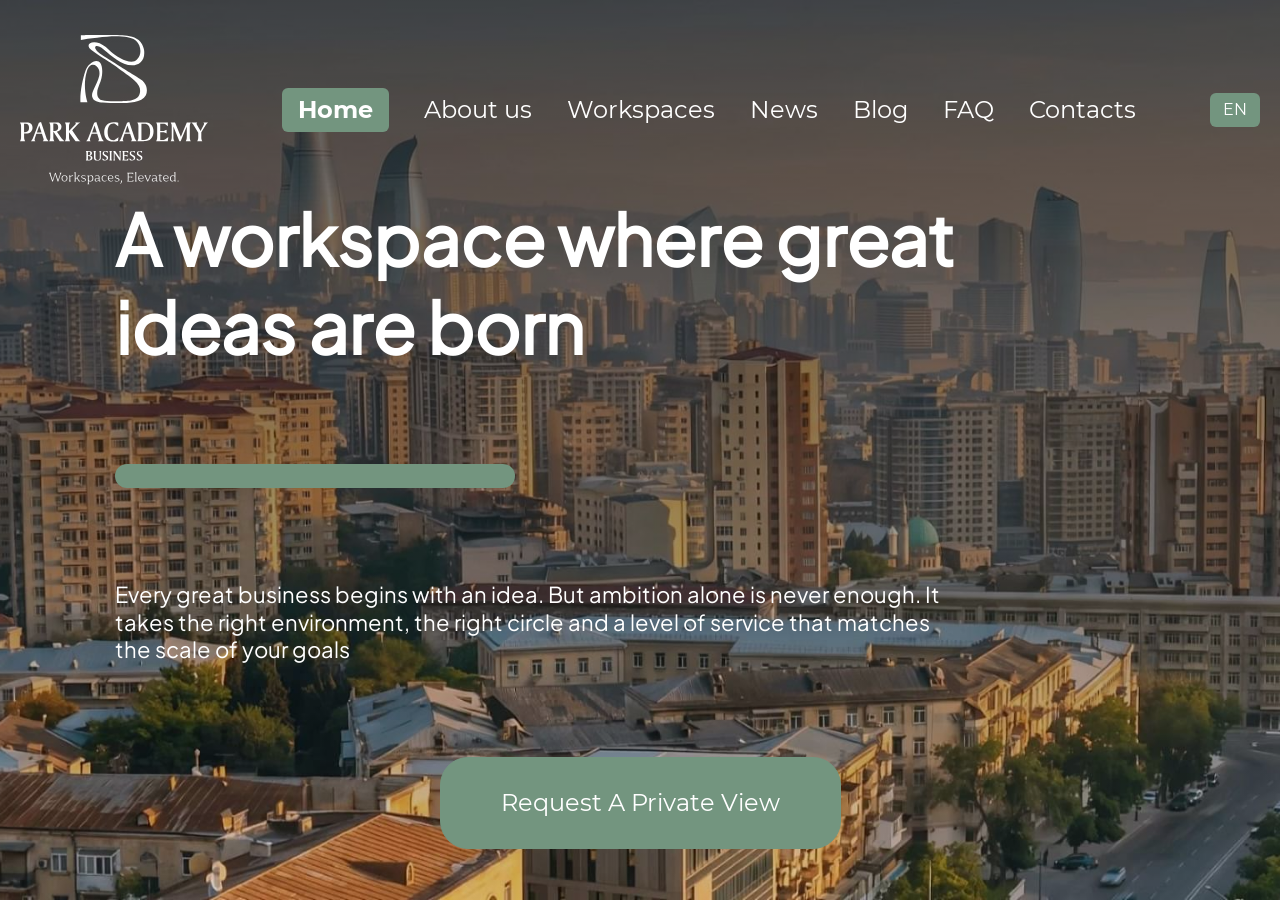
==== commit 8f411f8a: "9 commit" ====
--- a/index.html
+++ b/index.html
@@ -6,7 +6,7 @@
 	<meta charset="UTF-8">
 	<meta name="format-detection" content="telephone=no">
 	<!-- <style>body{opacity: 0;}</style> -->
-	<link rel="stylesheet" href="css/style.min.css?_v=20261002105709">
+	<link rel="stylesheet" href="css/style.min.css?_v=20261003171643">
 	<link rel="shortcut icon" href="favicon.ico">
 	<!-- <meta name="robots" content="noindex, nofollow"> -->
 	<meta name="viewport" content="width=device-width, initial-scale=1.0">
@@ -696,7 +696,7 @@
 			</div>
 		</footer>
 	</div>
-	<script src="js/app.min.js?_v=20261002105709"></script>
+	<script src="js/app.min.js?_v=20261003171643"></script>
 </body>
 
 </html>
--- a/css/style.min.css
+++ b/css/style.min.css
@@ -1 +1 @@
-@font-face{font-family:Montserrat;font-display:swap;src:url(../fonts/Montserrat-Bold.woff2) format("woff2");font-weight:700;font-style:normal}@font-face{font-family:Montserrat;font-display:swap;src:url(../fonts/Montserrat-Regular.woff2) format("woff2");font-weight:400;font-style:normal}@font-face{font-family:PlusJakartaSans;font-display:swap;src:url(../fonts/PlusJakartaSans-Regular.woff2) format("woff2");font-weight:400;font-style:normal}*{padding:0;margin:0;border:0}*,*::after,*::before{box-sizing:border-box}*::after,*::before{display:inline-block}body,html{height:100%;overflow:hidden;min-width:320px}body{color:#000;font-family:Montserrat,sans-serif;font-size:1rem;line-height:1.25;-ms-text-size-adjust:100%;-moz-text-size-adjust:100%;-webkit-text-size-adjust:100%;-webkit-font-smoothing:antialiased;-moz-osx-font-smoothing:grayscale}button,input,textarea{font-family:Montserrat,sans-serif;font-size:inherit;line-height:inherit;color:inherit;background-color:rgba(0,0,0,0)}input,textarea{width:100%}label{display:inline-block}button,option,select{cursor:pointer}a{display:inline-block;color:inherit;text-decoration:none}ul li{list-style:none}img{vertical-align:top}h1,h2,h3,h4,h5,h6{font-weight:inherit;font-size:inherit}html{scroll-behavior:smooth}.main{background-color:#fff}.main-main{background-color:#e3e2ca}.wrapper{height:100%;display:flex;flex-direction:column;overflow-y:auto;overflow-x:hidden;-webkit-overflow-scrolling:touch}.wrapper>main{flex:1 1 auto}.wrapper>*{min-width:0}.lock .wrapper{overflow:hidden;touch-action:none;-ms-scroll-chaining:none;overscroll-behavior:none}.page.secondary{background-color:#e3e2ca}._container{padding:0 14px}.header{position:relative;padding:30px 0 15px;background-color:#fff}.header.header-main{height:100vh;padding:30px 0 60px;background-color:#000}.loaded .header.header-main{height:auto}.header__top{position:relative}.menu-active .header__top{z-index:32}.header__top ._container{display:flex;align-items:center;justify-content:space-between;gap:10px}.header__burger{position:relative;width:38px;height:25px}.header__burger span{position:absolute;left:0;width:100%;height:3px;background-color:#000;transition:all .5s ease}.header-main .header__burger span{background-color:#fff}.menu-active .header__burger span{background-color:#000}.menu-active .header__burger span:first-child{top:calc(50% - 1.5px);-webkit-transform:rotate(45deg);transform:rotate(45deg)}.menu-active .header__burger span:nth-child(2){opacity:0;visibility:hidden}.menu-active .header__burger span:last-child{top:calc(50% - 1.5px);-webkit-transform:rotate(-45deg);transform:rotate(-45deg)}.header__burger span:first-child{top:0}.header__burger span:nth-child(2){top:calc(50% - 1.5px);width:22px}.header__burger span:last-child{bottom:0}.header__logo{height:78px;transition:all .5s ease}.menu-active .header__logo{opacity:0;visibility:hidden}.header__logo img{height:100%}.header__navigation{display:none}.header__video{position:relative;margin:20px 0 5px;padding-top:55%;overflow:hidden}.header__video::before{content:"";position:absolute;z-index:2;top:0;left:0;width:100%;height:100%;background:linear-gradient(to bottom,rgba(0,0,0,.65) 0,rgba(0,0,0,.05) 100%)}.header__video video{position:absolute;z-index:1;top:50%;left:50%;-webkit-transform:translate(-50%,-50%);transform:translate(-50%,-50%);width:100%;height:100%;-o-object-fit:cover;object-fit:cover}.header__content{position:relative}.header__title{margin-bottom:20px;max-width:880px;font-size:53px;font-weight:700;font-family:PlusJakartaSans,sans-serif;color:#fff;opacity:0;-webkit-transform:translateX(-200px);transform:translateX(-200px);transition:all 2s cubic-bezier(.16,1,.3,1)}.header__title._watcher-view{opacity:1;-webkit-transform:translateX(0);transform:translateX(0)}.header__border{margin-bottom:35px;height:14px;background-color:#73957f;border-radius:18px;opacity:0;width:0;transition:all 2s cubic-bezier(.16,1,.3,1)}.header__border._watcher-view{opacity:1;width:35%}.header__text{margin-bottom:35px;max-width:850px;font-family:PlusJakartaSans,sans-serif;color:#fff;opacity:0;-webkit-transform:scale(0);transform:scale(0);transition:all 2s cubic-bezier(.16,1,.3,1)}.header__text._watcher-view{opacity:1;-webkit-transform:scale(1);transform:scale(1)}.header__button-container{display:flex;justify-content:flex-start}.header__button-container._watcher-view .header__button{opacity:1;-webkit-transform:translateY(0);transform:translateY(0)}.header__button{opacity:0;-webkit-transform:translateY(200px);transform:translateY(200px);transition:all 2s cubic-bezier(.16,1,.3,1)}.menu{position:fixed;z-index:30;top:0;left:0;width:100%;height:100vh;background-color:#fff;background-image:url(../img/logo-bg.svg);background-position:center;background-size:auto 100%;background-repeat:no-repeat;overflow:hidden;-webkit-transform:scale(0);transform:scale(0);opacity:0;visibility:hidden;transition:all .8s ease}.menu.active{-webkit-transform:scale(1);transform:scale(1);opacity:1;visibility:visible}.menu__container{position:absolute;top:110px;left:0;width:100%;height:calc(100vh - 110px);padding:0 15px 60px;overflow-y:auto}.menu__navigation{margin-bottom:50px;display:flex;flex-direction:column;align-items:flex-start;gap:25px}.menu__link{font-size:32px}.menu__link.active{padding:7px 16px;color:#fff;background-color:#000;border-radius:6px}.menu__contacts{margin-bottom:25px;display:flex;flex-direction:column;gap:30px}.menu__contact{display:flex;align-items:center;gap:7px}.menu__contact span{font-size:24px;font-weight:700;white-space:nowrap}.menu__socials{display:flex;gap:35px}.menu__social{width:40px;height:40px}.menu__social img{width:100%;height:100%}.footer{padding:80px 0}.footer ._container{display:flex;flex-direction:column;align-items:center}.footer__logo{margin-bottom:40px;height:190px}.footer__logo img{height:100%}.footer__adress{margin-bottom:70px;font-size:24px;text-align:center}.footer__contacts{margin-bottom:40px;display:flex;flex-direction:column;align-items:center;gap:20px}.footer__contact{display:flex;align-items:center;gap:15px}.footer__contact svg{width:20px;height:20px;fill:#000;transition:fill .5s ease}.footer__contact span{font-size:24px;font-weight:700;transition:color .5s ease}.footer__mail{margin-bottom:40px;display:flex;align-items:center;gap:15px}.footer__mail svg{width:25px;height:20px;fill:#000;transition:fill .5s ease}.footer__mail span{font-size:24px;font-weight:700;transition:color .5s ease}.footer__socials{margin-bottom:40px;display:flex;justify-content:center;gap:35px}.footer__social{display:flex;align-items:center;justify-content:center;width:40px;height:40px;background-color:#73957f;border:2px solid #73957f;border-radius:6px;transition:all .5s ease}.footer__social svg{width:20px;height:20px;fill:#e3e2ca;transition:fill .5s ease}.footer__copy{text-align:center}body::after{content:"";background-color:rgba(31,41,34,.95);position:fixed;width:100%;height:100%;top:0;left:0;opacity:0;transition:opacity .8s ease 0s;pointer-events:none;z-index:149}.popup_show body::after{opacity:1}.popup{position:fixed;top:0;left:0;bottom:0;right:0;transition:visibility .8s ease 0s;visibility:hidden;pointer-events:none}.popup.popup_show{z-index:150;visibility:visible;overflow:hidden;pointer-events:auto}.popup.popup_show .popup__content{visibility:visible;-webkit-transform:scale(1);transform:scale(1)}.popup__wrapper{display:flex;flex-direction:column;align-items:center;flex:1 1 auto;width:100%;height:100%;display:flex;justify-content:center;align-items:center}.popup__content{position:relative;display:flex;flex-direction:column;gap:20px;padding:95px 0 0;visibility:hidden;-webkit-transform:scale(0);transform:scale(0);transition:-webkit-transform .3s ease 0s;transition:transform .3s ease 0s;transition:transform .3s ease 0s,-webkit-transform .3s ease 0s;width:100%;max-width:880px;height:100%}.popup__close{position:absolute;top:50px;left:15px;margin-bottom:25px;width:22px;height:22px;cursor:pointer}.popup__close::after,.popup__close::before{content:"";display:block;position:absolute;top:50%;left:50%;width:30px;height:3px;background-color:#fff;border-radius:20px;transition:all .5s ease}.popup__close::before{-webkit-transform:translate(-50%,-50%) rotate(45deg);transform:translate(-50%,-50%) rotate(45deg)}.popup__close::after{-webkit-transform:translate(-50%,-50%) rotate(-45deg);transform:translate(-50%,-50%) rotate(-45deg)}.popup__title{font-size:30px;line-height:120%;font-weight:700;text-align:center}.popup__form{display:flex;flex-direction:column;align-items:center;gap:10px}.popup__form-title{margin-bottom:10px;align-self:start;line-height:120%}.popup__button{position:relative;margin-top:30px;padding:10px 20px!important;cursor:pointer}.popup__button input{display:block;position:absolute;z-index:2;top:0;left:0;width:100%;height:100%;opacity:0;cursor:pointer}.select{min-width:0;position:relative;width:50px}.select__body{position:relative}.select__title{position:relative;z-index:2;cursor:pointer;width:100%}.select__value{display:flex;min-width:0;align-items:center;padding:7px 10px;text-align:center;gap:.625rem;color:#fff;background-color:#000;border-radius:6px;transition:all .5s ease}.header-main .select__value{background-color:#73957f}.menu-active .select__value{background-color:#000}._select-open .select__value{border-radius:6px 6px 0 0}.select.error .select__value{color:red}.select__content{flex:1 1 auto;overflow:hidden;font-size:16px;text-transform:uppercase;text-overflow:ellipsis;white-space:nowrap}.select__options{position:absolute;z-index:1;left:0;top:100%;min-width:100%;padding:0;color:#fff;background-color:#000;border-radius:0 0 6px 6px;overflow:hidden}.header-main .select__options{top:calc(100% - 1px);color:#73957f;background-color:#e3e2ca}.menu-active .select__options{top:100%;color:#fff;background-color:#000}.select__scroll{display:flex;flex-direction:column;overflow-y:auto}.select__scroll::-webkit-scrollbar{width:4px}.select__scroll::-webkit-scrollbar-track{background:#fff}.select__scroll::-webkit-scrollbar-thumb{background:#888;border-radius:4px}.select__scroll::-webkit-scrollbar-thumb:hover{background:#555}.select__option{position:relative;width:100%;padding:10px;transition:all .5s ease}.select__option::before{content:"";position:absolute;top:0;left:3px;width:calc(100% - 6px);height:1px;background-color:#fff}.header-main .select__option::before{background-color:#73957f}.menu-active .select__option::before{background-color:#fff}.select__option._select-selected{color:#73957f}.select__row{display:flex;align-items:center;gap:12px}.select__asset img{height:20px}.select__label{flex-shrink:0;white-space:nowrap}.button{padding:30px 60px;display:flex;justify-content:center;align-items:center;gap:10px;background-color:#73957f;border:1px solid #73957f;border-radius:28px;transition:all .5s ease}.button span{color:#fff;transition:color .5s ease}.button svg{transition:all .5s ease}.button.stroke svg{stroke:#fff}.button.fill svg{fill:#fff}.button.secondary{background-color:#e3e2ca;border:1px solid #e3e2ca}.button.secondary span{color:#000}.button.secondary.stroke svg{stroke:#000}.button.secondary.fill svg{fill:#000}.button.brown span{color:#e3e2ca}.button.brown.stroke svg{stroke:#e3e2ca}.button.brown.fill svg{fill:#e3e2ca}.section{padding:80px 0}.section__title{margin-bottom:25px;font-size:60px}.about{padding:45px 0 80px;background-image:url(../img/logo-bg.svg);background-position:center;background-size:auto 100%;background-repeat:no-repeat}.about__body{display:flex;flex-direction:column;gap:25px}.about__image{position:relative;padding-top:68%;overflow:hidden;border-radius:28px}.about__image img{position:absolute;top:50%;left:50%;-webkit-transform:translate(-50%,-50%);transform:translate(-50%,-50%);width:100%;height:100%;-o-object-fit:cover;object-fit:cover}.about__content-inner{display:flex;flex-direction:column;gap:20px}.about__content-title{font-size:40px;text-transform:uppercase}.about__text{font-family:PlusJakartaSans,sans-serif}.about__button{margin-top:25px;padding:30px 10px}.work-main{background-color:#fff}.work-main__title{margin-bottom:110px;font-size:45px}.work-main__body{margin-bottom:50px;display:flex;flex-direction:column;gap:50px;min-width:0}.work-main__gallery{position:relative;aspect-ratio:364/230}.work-main__gallery-slide{position:absolute;top:0;left:0;width:100%;height:100%;display:flex;align-items:center;gap:14px;background-color:#fff;opacity:1;-webkit-transform:scale(1);transform:scale(1);transition:opacity 1.5s ease,visibility 1.5s ease,-webkit-transform 1.5s ease;transition:opacity 1.5s ease,transform 1.5s ease,visibility 1.5s ease;transition:opacity 1.5s ease,transform 1.5s ease,visibility 1.5s ease,-webkit-transform 1.5s ease}.work-main__gallery-slide[hidden]{opacity:0;visibility:hidden;pointer-events:none;-webkit-transform:scale(0);transform:scale(0)}.work-main__gallery-left{flex:0 0 calc(45% - 7px);width:calc(45% - 7px);display:flex;align-items:center;height:100%}.work-main__gallery-left .work-main__gallery-image{width:100%;aspect-ratio:165/190}.work-main__gallery-image{position:relative;overflow:hidden;border-radius:28px}.work-main__gallery-image img{position:absolute;left:50%;top:50%;-webkit-transform:translate(-50%,-50%);transform:translate(-50%,-50%);width:100%;height:100%;-o-object-fit:cover;object-fit:cover}.work-main__gallery-right{flex:0 0 calc(55% - 7px);width:calc(55% - 7px);height:100%;display:flex;flex-direction:column;gap:14px}.work-main__gallery-right .work-main__gallery-image{flex:0 0 calc(50% - 7px);height:calc(50% - 7px)}.work-main__gallery-right .work-main__gallery-image:first-child{width:100%}.work-main__gallery-right .work-main__gallery-image:last-child{width:85%}.work-main__navigation{display:flex;flex-direction:column;gap:5px}.work-main__nav-item{padding:20px 0;display:flex;align-items:center;gap:0;background-color:rgba(0,0,0,0);border-radius:28px;cursor:pointer;opacity:0;-webkit-transform:translateX(400px);transform:translateX(400px);transition:background-color .5s ease,opacity 2s cubic-bezier(.16,1,.3,1),-webkit-transform 2s cubic-bezier(.16,1,.3,1);transition:background-color .5s ease,opacity 2s cubic-bezier(.16,1,.3,1),transform 2s cubic-bezier(.16,1,.3,1);transition:background-color .5s ease,opacity 2s cubic-bezier(.16,1,.3,1),transform 2s cubic-bezier(.16,1,.3,1),-webkit-transform 2s cubic-bezier(.16,1,.3,1)}._watcher-view>.work-main__nav-item{opacity:1;-webkit-transform:translateX(0);transform:translateX(0)}.work-main__nav-item:hover:not(._tab-active) span{color:#73957f}.work-main__nav-item._tab-active{padding:20px 30px;gap:10px;background-color:#e3e2ca;cursor:default}.work-main__nav-item._tab-active img{width:33px;opacity:1;visibility:visible}.work-main__nav-item img{width:0;height:33px;opacity:0;visibility:hidden;transition:all .3s ease}.work-main__nav-item span{font-size:20px;transition:all .3s ease}.work-main__footer{display:flex;flex-direction:column;gap:40px}.work-main__footer._watcher-view .work-main__button-wrap{opacity:1;-webkit-transform:translateX(0);transform:translateX(0)}.work-main__button-wrap{max-width:300px;opacity:0;transition:all 2s cubic-bezier(.16,1,.3,1)}.work-main__button-wrap:first-child{-webkit-transform:translateX(-400px);transform:translateX(-400px)}.work-main__button-wrap:last-child{-webkit-transform:translateX(400px);transform:translateX(400px)}.work-main__button{gap:15px;padding:25px}.news-main{background-image:url(../img/logo-bg.svg);background-position:center 50px;background-size:auto 650px;background-repeat:no-repeat}.news-main__subtitle{display:none}.news-main__body{display:flex;flex-wrap:wrap;gap:24px;margin-bottom:45px}.news-main__item{flex:0 0 100%;width:100%;display:flex;flex-direction:column;border-radius:14px;transition:box-shadow .5s ease}.news-main__item._watcher-view .news-main__item-wrap{opacity:1;-webkit-transform:translateY(0);transform:translateY(0)}.news-main__item-wrap{display:flex;flex-direction:column;padding-bottom:30px;width:100%;height:100%;background-color:#ebe7dd;border-radius:14px;overflow:hidden;opacity:0;-webkit-transform:translateY(400px);transform:translateY(400px);transition:box-shadow .5s ease,opacity 2s cubic-bezier(.16,1,.3,1),-webkit-transform 2s cubic-bezier(.16,1,.3,1);transition:box-shadow .5s ease,opacity 2s cubic-bezier(.16,1,.3,1),transform 2s cubic-bezier(.16,1,.3,1);transition:box-shadow .5s ease,opacity 2s cubic-bezier(.16,1,.3,1),transform 2s cubic-bezier(.16,1,.3,1),-webkit-transform 2s cubic-bezier(.16,1,.3,1)}.news-main__item-image{position:relative;margin-bottom:15px;padding-top:80%;overflow:hidden}.news-main__item-image img{position:absolute;top:50%;left:50%;-webkit-transform:translate(-50%,-50%);transform:translate(-50%,-50%);width:100%;height:100%;-o-object-fit:cover;object-fit:cover}.news-main__item-row{margin-bottom:30px;display:flex;align-items:center;gap:45px;padding:0 15px;color:#73957f}.news-main__item-num{font-size:22px;font-weight:700}.news-main__item-date{font-size:22px}.news-main__item-title{flex:1 1 auto;margin-bottom:90px;padding:0 15px;font-size:32px;font-weight:700}.news-main__item-btn-wrap{padding:0 15px;display:flex;justify-content:start}.news-main__item-btn{padding:16px 40px}.news-main__btn-wrap{display:flex;justify-content:start}.news-main__btn-wrap._watcher-view .news-main__btn{opacity:1;-webkit-transform:translateY(0);transform:translateY(0)}.news-main__btn{padding:25px 40px;font-size:24px;opacity:0;-webkit-transform:translateY(400px);transform:translateY(400px);transition:all 2s cubic-bezier(.16,1,.3,1)}.blog{padding:80px 0 50px 0;background-color:#fff}.blog__body{display:flex;flex-direction:column;gap:80px}.blog__content{display:flex;flex-direction:column;gap:20px}.blog__image{position:relative;padding-top:115%;border-radius:28px;overflow:hidden;transition:box-shadow .5s ease}.blog__image img{position:absolute;top:50%;left:50%;-webkit-transform:translate(-50%,-50%);transform:translate(-50%,-50%);width:100%;height:100%;-o-object-fit:cover;object-fit:cover}.blog__date{text-transform:uppercase}.blog__content-title{font-size:40px}.blog__text{font-family:PlusJakartaSans,sans-serif}.blog__btn-wrap{display:flex;justify-content:start;margin-top:30px}.blog__btn{padding:25px 60px}.blog__btn span{font-size:24px}.blog__list{display:flex;flex-direction:column;gap:30px}.blog__article{padding-bottom:30px;border-bottom:1px solid #000}.blog__article:last-child{padding-bottom:0;border-bottom:none}.blog__article-wrap{display:flex;flex-direction:column;gap:15px;border-radius:28px;transition:box-shadow .5s ease}.blog__article-img{position:relative;padding-top:53%;border-radius:28px;overflow:hidden}.blog__article-img img{position:absolute;top:50%;left:50%;-webkit-transform:translate(-50%,-50%);transform:translate(-50%,-50%);width:100%;height:100%;-o-object-fit:cover;object-fit:cover}.blog__article-content{display:flex;flex-direction:column;gap:15px}.blog__article-date{text-transform:uppercase}.blog__article-title{font-size:24px}.info{padding:40px 0 80px;background-color:#fff}.info.secondary{background-color:rgba(0,0,0,0)}.info.secondary blockquote{background-color:#fff}.info.secondary table td,.info.secondary table th{background-color:#fff}.info__body{display:flex;flex-direction:column;gap:20px}.info__body h1{font-size:60px}.info__body h1:first-child{text-align:center}.info__body h2{font-size:50px}.info__body h3{font-size:32px}.info__body h4{font-size:22px}.info__body h5{font-size:20px}.info__body h6{font-size:18px}.info__body img{display:inline-block;width:100%}.info__body a{color:#73957f;text-decoration:underline;transition:all .5s ease}.info__body blockquote{padding:25px 20px;background-color:#e3e2ca;border-radius:10px}.info__body ol,.info__body ul{display:flex;flex-direction:column;gap:5px}.info__body ol li,.info__body ul li{list-style-position:inside}.info__body ul li{list-style-type:disc}.info__body table{width:100%;border-collapse:collapse}.info__body table td,.info__body table th{padding:12px 15px;min-width:200px}.info__body table th{text-align:left;color:#000;border:1px solid #b5b5b5}.info__body table td{border:1px solid #b5b5b5}.info__body table tr:nth-child(2) td{border-top:none}.info__table{width:100%;padding-bottom:10px;overflow-x:auto}.breadcrumbs{padding-top:20px}.breadcrumbs__list{display:flex;gap:50px;padding-bottom:5px;overflow-x:auto}.breadcrumbs__item{display:flex;align-items:center;font-size:14px;white-space:nowrap}.breadcrumbs__item.link{position:relative;color:#73957f;transition:color .5s ease}.breadcrumbs__item.link::after{content:"";position:absolute;top:calc(50% - 6px);left:calc(100% + 10px);width:26px;height:12px;background:url(../img/icon/arrow-bc.svg) center/100% no-repeat}.workspaces{padding:45px 0 50px}.workspaces__title{font-size:50px}.workspaces__section{margin-bottom:85px}.workspaces__section:last-child{margin-bottom:0}.workspaces__section-title{margin-bottom:20px;font-size:35px}.workspaces__body{display:flex;flex-direction:column;gap:20px}.workspaces__gallery{display:flex;align-items:center;gap:14px;width:100%;aspect-ratio:365/230}.workspaces__gallery-left{flex:0 0 calc(45% - 7px);width:calc(45% - 7px);height:100%;display:flex;align-items:center}.workspaces__gallery-left .workspaces__gallery-image{width:100%;height:100%}.workspaces__gallery-left .workspaces__gallery-image.small{height:80%}.workspaces__gallery-image{position:relative;border-radius:14px;overflow:hidden}.workspaces__gallery-image img{position:absolute;left:50%;top:50%;-webkit-transform:translate(-50%,-50%);transform:translate(-50%,-50%);width:100%;height:100%;-o-object-fit:cover;object-fit:cover}.workspaces__gallery-right{flex:0 0 calc(55% - 7px);width:calc(55% - 7px);height:100%;display:flex;flex-direction:column;gap:14px}.workspaces__gallery-right .workspaces__gallery-image{flex:0 0 calc(50% - 7px);height:calc(50% - 7px);width:100%}.workspaces__gallery-right .workspaces__gallery-image.small{width:85%}.workspaces__content-inner{display:flex;flex-direction:column}.workspaces__content-title{margin-bottom:15px;font-size:25px}.workspaces__content-body{margin-bottom:45px;display:flex;flex-direction:column;gap:15px}.workspaces__content-body h5{font-weight:700}.workspaces__content-body ul{display:inline-flex;flex-direction:column;gap:5px}.workspaces__content-body ul li{list-style-type:disc;list-style-position:inside}.workspaces__button{padding:30px 20px;width:100%;max-width:500px}.news{padding:65px 0 50px}.news__title{margin-bottom:35px;font-size:50px}.news__body{display:flex;flex-wrap:wrap;gap:24px}.news__item{flex:0 0 100%;width:100%;display:flex;flex-direction:column;transition:box-shadow .5s ease}.news__item._watcher-view .news__item-wrap{opacity:1;-webkit-transform:translateY(0);transform:translateY(0)}.news__item-wrap{display:flex;flex-direction:column;padding:12px;width:100%;height:100%;background-color:#fff;opacity:0;-webkit-transform:translateY(400px);transform:translateY(400px);transition:all 2s cubic-bezier(.16,1,.3,1)}.news__item-date{margin-bottom:25px;font-size:14px;text-align:center;color:#73957f}.news__item-title{flex:1 1 auto;margin-bottom:5px;font-size:20px;font-weight:700;text-transform:uppercase}.news__item-content{position:relative;padding-top:95%;overflow:hidden}.news__item-content img{position:absolute;z-index:1;top:50%;left:50%;width:100%;height:100%;-o-object-fit:cover;object-fit:cover;-webkit-transform:translate(-50%,-50%);transform:translate(-50%,-50%)}.news__item-text{position:absolute;z-index:2;top:0;left:0;width:100%;min-height:83px;padding:16px 12px;background-color:rgba(255,255,255,.85);font-size:14px}.news__item-btn{position:absolute;z-index:2;right:10px;bottom:10px;padding:10px;display:flex;align-items:center;gap:14px;background-color:rgba(255,255,255,.5);transition:all .5s ease}.news__item-btn span{font-size:16px}.news__item-btn img{position:static;-webkit-transform:translate(0,0);transform:translate(0,0);width:45px;height:12px}.article{padding:45px 0 0}.article__date{margin-bottom:25px}.article__title{margin-bottom:35px;font-size:50px}.article__content p{margin-bottom:20px}.article__content p:last-child{margin-bottom:0}.article__content img{display:inline-block;margin-bottom:20px;width:100%}.faq{padding:45px 0 80px}.faq__spollers{display:flex;flex-direction:column;gap:20px;max-width:1200px;margin:0 auto}.faq__item{border:1px solid #000}.faq__item-title{position:relative;padding:10px 60px 10px 15px;font-size:20px;font-weight:700;list-style:none}.faq__item-title::after{content:"";position:absolute;top:50%;right:20px;width:22px;height:11px;background-color:#000;-webkit-transform:translateY(-50%);transform:translateY(-50%);background:url(../img/icon/arrow-slide.svg) no-repeat center center;transition:all .5s ease}.faq__item-title._spoller-active::after{-webkit-transform:translateY(-50%) rotateX(180deg);transform:translateY(-50%) rotateX(180deg)}.faq__item-body{padding:10px 40px 25px 40px}.contacts{padding:45px 0 80px}.contacts__title{margin-bottom:45px;font-size:50px;text-align:center}.contacts__info{margin-bottom:80px;display:flex;flex-direction:column;align-items:center}.contacts__adress{margin-bottom:35px;font-size:30px;font-weight:700;text-align:center}.contacts__contacts{margin-bottom:35px;display:flex;flex-direction:column;align-items:center;gap:15px}.contacts__contact{display:flex;align-items:center;gap:15px}.contacts__contact svg{width:20px;height:20px;fill:#000;transition:fill .5s ease}.contacts__contact span{font-size:24px;font-weight:700;transition:color .5s ease}.contacts__mail{margin-bottom:45px;display:flex;align-items:center;gap:15px}.contacts__mail svg{width:25px;height:20px;fill:#000;transition:fill .5s ease}.contacts__mail span{font-size:24px;font-weight:700;transition:color .5s ease}.contacts__socials{display:flex;justify-content:center;gap:35px}.contacts__social{display:flex;align-items:center;justify-content:center;width:40px;height:40px;background-color:#73957f;border:2px solid #73957f;border-radius:6px;transition:all .5s ease}.contacts__social svg{width:20px;height:20px;fill:#e3e2ca;transition:fill .5s ease}.form{max-width:880px;margin:0 auto;display:flex;flex-direction:column;gap:30px}.form-popup{max-width:none;width:100%;height:100%;padding:0 15px 50px;gap:20px;overflow-y:auto}.form__title{margin-bottom:10px;font-size:30px;font-weight:700}.form-popup .form__title{margin-bottom:0;color:#fff}.form__row{display:flex;flex-direction:column;gap:10px}.form__row-name{font-weight:700}.form-popup .form__row-name{color:#fff}.form__input{padding:10px 25px;border:2px solid #000;outline:0;transition:all .5s ease}.form__input::-webkit-input-placeholder{color:#000}.form__input:-ms-input-placeholder{color:#000}.form__input::-ms-input-placeholder{color:#000}.form__input::placeholder{color:#000}.form__input:focus{border-color:#1f2922}.form__input.error{border-color:red}.form-popup .form__input{background-color:#fff}.form textarea.form__input{padding:25px;min-height:100px}.form__button-wrap{margin-top:50px;display:flex;justify-content:center}.form-popup .form__button-wrap{margin-top:20px;justify-content:flex-start}.form__button{position:relative;padding:25px;width:100%;text-align:center;background-color:#73957f;border-radius:28px;border:1px solid #73957f;transition:all .5s ease}.form-popup .form__button{width:175px}.form__button input{position:absolute;z-index:2;top:0;left:0;width:100%;height:100%;opacity:0;cursor:pointer}.form__button span{position:relative;padding-left:40px;font-size:18px;color:#e3e2ca;transition:color .5s ease}.form-popup .form__button span{padding-left:0}.form__button span::before{content:"";position:absolute;left:0;top:50%;-webkit-transform:translateY(-50%);transform:translateY(-50%);border-left:22px solid #e3e2ca;border-top:11px solid transparent;border-bottom:11px solid transparent;transition:all .5s ease}.form-popup .form__button span::before{display:none}.map{padding:45px 0 80px}.map__title{margin-bottom:45px;font-size:50px;text-align:center}.map__container{position:relative;padding-top:100%;overflow:hidden}.map__container iframe{position:absolute;top:50%;left:50%;-webkit-transform:translate(-50%,-50%);transform:translate(-50%,-50%);width:100%;height:100%;-o-object-fit:cover;object-fit:cover}.about-page{padding:45px 0 50px}.about-page__title{margin-bottom:35px;font-size:50px;text-align:center}.about-page__body img{margin-bottom:20px;display:block;width:100%}.about-page p{margin-bottom:20px}.watcher-element{opacity:0;transition:opacity 2s cubic-bezier(.16,1,.3,1),-webkit-transform 2s cubic-bezier(.16,1,.3,1);transition:opacity 2s cubic-bezier(.16,1,.3,1),transform 2s cubic-bezier(.16,1,.3,1);transition:opacity 2s cubic-bezier(.16,1,.3,1),transform 2s cubic-bezier(.16,1,.3,1),-webkit-transform 2s cubic-bezier(.16,1,.3,1)}.watcher-element.left-x{-webkit-transform:translateX(-400px);transform:translateX(-400px)}.watcher-element.right-x{-webkit-transform:translateX(400px);transform:translateX(400px)}.watcher-element.bottom-y{-webkit-transform:translateY(400px);transform:translateY(400px)}._watcher-view>.watcher-element{opacity:1;-webkit-transform:none;transform:none}span.watcher-element{display:block}@media (min-width:29.99875em){.work-main__title{font-size:60px}.news-main__btn{padding:25px 60px}.form__button{max-width:440px}.map__container{padding-top:75%}}@media (min-width:47.99875em){.footer__contacts{flex-direction:row;gap:60px}.about__button{align-self:start;padding:25px 60px}.work-main__title{margin-bottom:50px}.work-main__footer{flex-direction:row;justify-content:space-between}.work-main__button-wrap{max-width:none;width:320px}.news-main__item{flex:0 0 calc(50% - 12px);width:calc(50% - 12px)}.news-main__btn-wrap{justify-content:center}.blog__body{flex-direction:row;gap:50px}.blog__content{flex:0 0 calc(55% - 25px);width:calc(55% - 25px)}.blog__list{flex:0 0 calc(45% - 25px);width:calc(45% - 25px)}.news__item{flex:0 0 calc(50% - 12px);width:calc(50% - 12px)}.news__item:nth-child(2n) .news__item-wrap{transition-delay:.3s}.map__container{padding-top:50%}}@media (min-width:61.99875em){._container{padding:0;margin:0 auto;width:950px}.header{padding:35px 0}.header.header-main{padding:35px 0 75px}.header__top{z-index:2;margin-bottom:10px}.header__burger{display:none}.header__logo{height:100px}.header__navigation{display:flex;align-items:center;justify-content:center;gap:25px}.header__link{font-size:20px;color:#000;white-space:nowrap;transition:color .5s ease}.header__link.active{padding:7px 16px;font-weight:700;color:#fff;background-color:#000;border-radius:6px;cursor:default}.header__link:hover:not(.active){color:#73957f}.header-main .header__link{color:#fff}.header-main .header__link.active{color:#fff;background-color:#73957f}.header__video{position:absolute;z-index:1;left:0;top:0;width:100%;height:100%;padding:0;margin:0}.header__content{z-index:2}.header__title{font-size:75px}.header__button-container{justify-content:center}.footer__contact:hover svg{fill:#73957f}.footer__contact:hover span{color:#73957f}.footer__mail:hover svg{fill:#73957f}.footer__mail:hover span{color:#73957f}.footer__social:hover{background-color:#e3e2ca}.footer__social:hover svg{fill:#73957f}.popup__close:hover::after,.popup__close:hover::before{background-color:#73957f}.select__title:hover .select__value{color:#73957f}.header-main .select__title:hover .select__value{color:#000}.select__option:hover{color:#73957f}.header-main .select__option:hover{color:#000}.button span{font-size:24px}.button:hover{background-color:#fff}.button:hover span{color:#73957f}.button:hover.stroke svg{stroke:#73957f}.button:hover.fill svg{fill:#73957f}.button:hover.secondary span{color:#e3e2ca}.button:hover.secondary.stroke svg{stroke:#e3e2ca}.button:hover.secondary.fill svg{fill:#e3e2ca}.section{padding:100px 0}.section__title{margin-bottom:35px;font-size:80px}.section__title.center{text-align:center}.about{padding:100px 0}.work-main__title{font-size:80px}.work-main__body{flex-direction:row;align-items:start}.work-main__gallery{flex:1 1 auto}.work-main__navigation{flex:0 0 350px}.work-main__nav-item{padding:20px 30px}.work-main__footer{gap:50px}.work-main__button-wrap:first-child{flex:1 1 auto}.work-main__button-wrap:first-child .work-main__button{width:400px}.work-main__button-wrap:last-child{flex:0 0 350px;padding-left:30px}.news-main__item:hover{box-shadow:0 4px 20px rgba(0,0,0,.2)}.blog{padding:100px 0 50px}.blog__image:hover{box-shadow:0 4px 20px rgba(0,0,0,.2)}.info{padding:50px 0 100px}.info__body{gap:25px}.info__body a:hover{color:#e3e2ca}.breadcrumbs{padding-top:35px}.breadcrumbs__item{font-size:16px}.breadcrumbs__item.link:hover{color:#000}.workspaces{padding:55px 0 50px}.workspaces__title{font-size:80px}.reverse .workspaces__section-title{text-align:right}.workspaces__body{flex-direction:row}.reverse .workspaces__body{flex-direction:row-reverse;text-align:right}.workspaces__gallery{flex:1 1 auto}.workspaces__content{flex:0 0 500px;width:500px}.reverse .workspaces__content-inner{align-items:flex-end}.workspaces__content-title{font-size:35px}.reverse .workspaces__content-body{align-items:flex-end}.reverse .workspaces__content-body ul{text-align:left}.workspaces__btn-wrapper{width:100%}.reverse .workspaces__btn-wrapper{display:flex;justify-content:flex-end}.news{padding:90px 0 50px}.news__title{font-size:80px}.news__item:hover{box-shadow:0 4px 20px rgba(0,0,0,.4)}.news__item-btn:hover{background-color:#e3e2ca}.article{padding:55px 0 0}.article__title{font-size:80px}.article__content img{width:400px;float:left;margin-right:20px}.faq{padding:55px 0 100px}.faq__item-title{padding:20px 100px 20px 60px;font-size:25px}.faq__item-title::after{right:60px}.faq__item-body{padding:10px 80px 25px 80px}.contacts{padding:55px 0 50px}.contacts__title{font-size:80px}.contacts__info{margin-bottom:50px}.contacts__adress{margin-bottom:25px}.contacts__contacts{margin-bottom:30px;flex-direction:row;gap:60px}.contacts__contact:hover svg{fill:#73957f}.contacts__contact:hover span{color:#73957f}.contacts__mail{margin-bottom:35px}.contacts__mail:hover svg{fill:#73957f}.contacts__mail:hover span{color:#73957f}.contacts__social:hover{background-color:#e3e2ca}.contacts__social:hover svg{fill:#73957f}.form-popup{gap:30px}.form__input:hover{border-color:#73957f}.form__button-wrap{margin-top:20px}.form__button:hover{background-color:#e3e2ca}.form__button:hover span{color:#73957f}.form__button:hover span::before{border-left-color:#73957f}.map{padding:50px 0 150px}.map__title{font-size:80px}.map__container{padding-top:35%}.about-page{padding:55px 0 50px}.about-page__title{font-size:80px}.about-page__body img{width:45%;margin-top:20px}.about-page__body img.left{float:left;margin-right:20px}.about-page__body img.right{float:right;margin-left:20px}}@media (min-width:79.99875em){._container{width:1240px}.header__logo{height:150px}.header__navigation{gap:35px}.header__link{font-size:24px}.header__content ._container{width:1050px}.header__title{margin-bottom:35px;font-size:100px}.header__border{margin-bottom:55px;height:24px}.header__border._watcher-view{width:400px}.header__text{margin-bottom:115px;font-size:22px}.about__body{flex-direction:row;align-items:center;gap:40px}.about__image{flex:0 0 calc(50% - 30px);width:calc(50% - 30px);padding-top:34%}.about__content-title{font-size:50px}.work-main__gallery-slide{gap:34px}.work-main__gallery-left{flex:0 0 calc(45% - 17px);width:calc(45% - 17px)}.work-main__gallery-right{flex:0 0 calc(55% - 17px);width:calc(55% - 17px);gap:34px}.work-main__gallery-right .work-main__gallery-image{flex:0 0 calc(50% - 17px);width:calc(50% - 17px)}.work-main__navigation{flex:0 0 600px}.work-main__nav-item{align-self:start}.work-main__nav-item span{font-size:30px}.work-main__button-wrap:last-child{flex:0 0 600px}.work-main__button-wrap:last-child .work-main__button{width:320px}.news-main{background-image:url(../img/logo-bg-rotate.svg);background-position:center;background-size:auto 90%}.news-main__subtitle{display:block;margin-bottom:60px;font-size:22px;text-align:center;opacity:0;-webkit-transform:scale(0);transform:scale(0);transition:all 2s cubic-bezier(.16,1,.3,1)}.news-main__subtitle._watcher-view{opacity:1;-webkit-transform:scale(1);transform:scale(1)}.news-main__body{gap:34px;margin-bottom:60px}.news-main__item{flex:0 0 calc(25% - 25.5px);width:calc(25% - 25.5px)}.news-main__item:nth-child(4n+2) .news-main__item-wrap{transition-delay:.4s}.news-main__item:nth-child(4n+3) .news-main__item-wrap{transition-delay:.8s}.news-main__item:nth-child(4n+4) .news-main__item-wrap{transition-delay:1.2s}.blog__image{padding-top:53%}.blog__date{font-size:22px}.blog__content-title{font-size:60px}.blog__text{font-size:22px}.info__body h1{font-size:80px}.info__body h2{font-size:60px}.info__body h3{font-size:45px}.info__body h4{font-size:35px}.info__body h5{font-size:22px}.info__body h6{font-size:20px}.workspaces__section-title{font-size:50px}.workspaces__body{align-items:flex-start;gap:34px}.workspaces__gallery{flex:0 0 calc(50% - 17px);width:calc(50% - 17px)}.workspaces__content{flex:0 0 calc(50% - 17px);width:calc(50% - 17px)}.news__item{flex:0 0 calc(33.333% - 16px);width:calc(33.333% - 16px)}.news__item:nth-child(2n) .news__item-wrap{transition-delay:0s}.news__item:nth-child(3n+2) .news__item-wrap{transition-delay:.3s}.news__item:nth-child(3n+3) .news__item-wrap{transition-delay:.6s}.article__content img{width:800px}.faq__item-title{padding:35px 140px 35px 60px;font-size:30px}.faq__item-title::after{right:100px}.faq__item-body{padding:10px 120px 25px 120px}}@media (min-width:89.99875em){._container{width:1400px}.header__logo{height:150px}.footer{padding:100px 0}.footer__adress{margin-bottom:40px}.footer__contacts{margin-bottom:30px}.section__title{margin-bottom:50px;font-size:100px}.work-main__title{font-size:100px}.blog__article-wrap:hover{box-shadow:0 4px 20px rgba(0,0,0,.2)}.blog__article-wrap{flex-direction:row;align-items:center;gap:26px}.blog__article-img{flex:0 0 calc(50% - 13px);width:calc(50% - 13px);padding-top:26%}.workspaces__title{font-size:100px}.workspaces__section{margin-bottom:100px}.workspaces__section-title{margin-bottom:35px}.workspaces__content-title{margin-bottom:30px;font-size:50px}.news__title{margin-bottom:55px;font-size:100px}.article__title{margin-bottom:55px;font-size:100px}.contacts__title{font-size:100px}.map__title{font-size:100px}.about-page__title{font-size:100px}}@media (min-width:114.99875em){._container{width:1800px}.header__logo{height:190px}.about__body{gap:60px}.about__content-inner{gap:25px}.about__content-title{font-size:60px}.work-main__body{gap:130px}.blog__content-title{font-size:80px}.info__body h1{font-size:100px}.info__body h2{font-size:70px}.info__body h3{font-size:60px}.info__body h4{font-size:45px}.workspaces__section-title{font-size:70px}.news__body{gap:34px}.news__item{flex:0 0 calc(25% - 25.5px);width:calc(25% - 25.5px)}.news__item:nth-child(3n+2) .news__item-wrap{transition-delay:0s}.news__item:nth-child(3n+3) .news__item-wrap{transition-delay:0s}.news__item:nth-child(4n+2) .news__item-wrap{transition-delay:.3s}.news__item:nth-child(4n+3) .news__item-wrap{transition-delay:.6s}.news__item:nth-child(4n+4) .news__item-wrap{transition-delay:.9s}}+@font-face{font-family:Montserrat;font-display:swap;src:url(../fonts/Montserrat-Bold.woff2) format("woff2");font-weight:700;font-style:normal}@font-face{font-family:Montserrat;font-display:swap;src:url(../fonts/Montserrat-Regular.woff2) format("woff2");font-weight:400;font-style:normal}@font-face{font-family:PlusJakartaSans;font-display:swap;src:url(../fonts/PlusJakartaSans-Regular.woff2) format("woff2");font-weight:400;font-style:normal}*{padding:0;margin:0;border:0}*,*::after,*::before{box-sizing:border-box}*::after,*::before{display:inline-block}body,html{height:100%;overflow:hidden;min-width:320px}body{color:#000;font-family:Montserrat,sans-serif;font-size:1rem;line-height:1.25;-ms-text-size-adjust:100%;-moz-text-size-adjust:100%;-webkit-text-size-adjust:100%;-webkit-font-smoothing:antialiased;-moz-osx-font-smoothing:grayscale}button,input,textarea{font-family:Montserrat,sans-serif;font-size:inherit;line-height:inherit;color:inherit;background-color:rgba(0,0,0,0)}input,textarea{width:100%}label{display:inline-block}button,option,select{cursor:pointer}a{display:inline-block;color:inherit;text-decoration:none}ul li{list-style:none}img{vertical-align:top}h1,h2,h3,h4,h5,h6{font-weight:inherit;font-size:inherit}html{scroll-behavior:smooth}.main{background-color:#fff}.main-main{background-color:#e3e2ca}.wrapper{height:100%;display:flex;flex-direction:column;overflow-y:auto;overflow-x:hidden;-webkit-overflow-scrolling:touch}.wrapper>main{flex:1 1 auto}.wrapper>*{min-width:0}.lock .wrapper{overflow:hidden;touch-action:none;-ms-scroll-chaining:none;overscroll-behavior:none}.page.secondary{background-color:#e3e2ca}._container{padding:0 14px}.header{position:relative;padding:30px 0 15px;background-color:#fff}.header.header-main{padding:30px 0 60px;background-color:#000}.header__top{position:relative}.menu-active .header__top{z-index:32}.header__top ._container{display:flex;align-items:center;justify-content:space-between;gap:10px}.header__burger{position:relative;width:38px;height:25px}.header__burger span{position:absolute;left:0;width:100%;height:3px;background-color:#000;transition:all .5s ease}.header-main .header__burger span{background-color:#fff}.menu-active .header__burger span{background-color:#000}.menu-active .header__burger span:first-child{top:calc(50% - 1.5px);-webkit-transform:rotate(45deg);transform:rotate(45deg)}.menu-active .header__burger span:nth-child(2){opacity:0;visibility:hidden}.menu-active .header__burger span:last-child{top:calc(50% - 1.5px);-webkit-transform:rotate(-45deg);transform:rotate(-45deg)}.header__burger span:first-child{top:0}.header__burger span:nth-child(2){top:calc(50% - 1.5px);width:22px}.header__burger span:last-child{bottom:0}.header__logo{height:78px;transition:all .5s ease}.menu-active .header__logo{opacity:0;visibility:hidden}.header__logo img{height:100%}.header__navigation{display:none}.header__video{position:relative;margin:20px 0 5px;padding-top:55%;overflow:hidden}.header__video::before{content:"";position:absolute;z-index:2;top:0;left:0;width:100%;height:100%;background:linear-gradient(to bottom,rgba(0,0,0,.65) 0,rgba(0,0,0,.05) 100%)}.header__video video{position:absolute;z-index:1;top:50%;left:50%;-webkit-transform:translate(-50%,-50%);transform:translate(-50%,-50%);width:100%;height:100%;-o-object-fit:cover;object-fit:cover}.header__content{position:relative}.header__title{margin-bottom:20px;max-width:880px;font-size:53px;font-weight:700;font-family:PlusJakartaSans,sans-serif;color:#fff;opacity:0;-webkit-transform:translateX(-200px);transform:translateX(-200px);transition:all 2s cubic-bezier(.16,1,.3,1)}.header__title._watcher-view{opacity:1;-webkit-transform:translateX(0);transform:translateX(0)}.header__border{margin-bottom:35px;height:14px;background-color:#73957f;border-radius:18px;opacity:0;width:0;transition:all 2s cubic-bezier(.16,1,.3,1)}.header__border._watcher-view{opacity:1;width:35%}.header__text{margin-bottom:35px;max-width:850px;font-family:PlusJakartaSans,sans-serif;color:#fff;opacity:0;-webkit-transform:scale(0);transform:scale(0);transition:all 2s cubic-bezier(.16,1,.3,1)}.header__text._watcher-view{opacity:1;-webkit-transform:scale(1);transform:scale(1)}.header__button-container{display:flex;justify-content:flex-start}.header__button-container._watcher-view .header__button{opacity:1;-webkit-transform:translateY(0);transform:translateY(0)}.header__button{opacity:0;-webkit-transform:translateY(200px);transform:translateY(200px);transition:all 2s cubic-bezier(.16,1,.3,1)}.menu{position:fixed;z-index:30;top:0;left:0;width:100%;height:100vh;background-color:#fff;background-image:url(../img/logo-bg.svg);background-position:center;background-size:auto 100%;background-repeat:no-repeat;overflow:hidden;-webkit-transform:scale(0);transform:scale(0);opacity:0;visibility:hidden;transition:all .8s ease}.menu.active{-webkit-transform:scale(1);transform:scale(1);opacity:1;visibility:visible}.menu__container{position:absolute;top:110px;left:0;width:100%;height:calc(100vh - 110px);padding:0 15px 60px;overflow-y:auto}.menu__navigation{margin-bottom:50px;display:flex;flex-direction:column;align-items:flex-start;gap:25px}.menu__link{font-size:32px}.menu__link.active{padding:7px 16px;color:#fff;background-color:#000;border-radius:6px}.menu__contacts{margin-bottom:25px;display:flex;flex-direction:column;gap:30px}.menu__contact{display:flex;align-items:center;gap:7px}.menu__contact span{font-size:24px;font-weight:700;white-space:nowrap}.menu__socials{display:flex;gap:35px}.menu__social{width:40px;height:40px}.menu__social img{width:100%;height:100%}.footer{padding:80px 0}.footer ._container{display:flex;flex-direction:column;align-items:center}.footer__logo{margin-bottom:40px;height:190px}.footer__logo img{height:100%}.footer__adress{margin-bottom:70px;font-size:24px;text-align:center}.footer__contacts{margin-bottom:40px;display:flex;flex-direction:column;align-items:center;gap:20px}.footer__contact{display:flex;align-items:center;gap:15px}.footer__contact svg{width:20px;height:20px;fill:#000;transition:fill .5s ease}.footer__contact span{font-size:24px;font-weight:700;transition:color .5s ease}.footer__mail{margin-bottom:40px;display:flex;align-items:center;gap:15px}.footer__mail svg{width:25px;height:20px;fill:#000;transition:fill .5s ease}.footer__mail span{font-size:24px;font-weight:700;transition:color .5s ease}.footer__socials{margin-bottom:40px;display:flex;justify-content:center;gap:35px}.footer__social{display:flex;align-items:center;justify-content:center;width:40px;height:40px;background-color:#73957f;border:2px solid #73957f;border-radius:6px;transition:all .5s ease}.footer__social svg{width:20px;height:20px;fill:#e3e2ca;transition:fill .5s ease}.footer__copy{text-align:center}body::after{content:"";background-color:rgba(31,41,34,.95);position:fixed;width:100%;height:100%;top:0;left:0;opacity:0;transition:opacity .8s ease 0s;pointer-events:none;z-index:149}.popup_show body::after{opacity:1}.popup{position:fixed;top:0;left:0;bottom:0;right:0;transition:visibility .8s ease 0s;visibility:hidden;pointer-events:none}.popup.popup_show{z-index:150;visibility:visible;overflow:hidden;pointer-events:auto}.popup.popup_show .popup__content{visibility:visible;-webkit-transform:scale(1);transform:scale(1)}.popup__wrapper{display:flex;flex-direction:column;align-items:center;flex:1 1 auto;width:100%;height:100%;display:flex;justify-content:center;align-items:center}.popup__content{position:relative;display:flex;flex-direction:column;gap:20px;padding:95px 0 0;visibility:hidden;-webkit-transform:scale(0);transform:scale(0);transition:-webkit-transform .3s ease 0s;transition:transform .3s ease 0s;transition:transform .3s ease 0s,-webkit-transform .3s ease 0s;width:100%;max-width:880px;height:100%}.popup__close{position:absolute;top:50px;left:15px;margin-bottom:25px;width:22px;height:22px;cursor:pointer}.popup__close::after,.popup__close::before{content:"";display:block;position:absolute;top:50%;left:50%;width:30px;height:3px;background-color:#fff;border-radius:20px;transition:all .5s ease}.popup__close::before{-webkit-transform:translate(-50%,-50%) rotate(45deg);transform:translate(-50%,-50%) rotate(45deg)}.popup__close::after{-webkit-transform:translate(-50%,-50%) rotate(-45deg);transform:translate(-50%,-50%) rotate(-45deg)}.popup__title{font-size:30px;line-height:120%;font-weight:700;text-align:center}.popup__form{display:flex;flex-direction:column;align-items:center;gap:10px}.popup__form-title{margin-bottom:10px;align-self:start;line-height:120%}.popup__button{position:relative;margin-top:30px;padding:10px 20px!important;cursor:pointer}.popup__button input{display:block;position:absolute;z-index:2;top:0;left:0;width:100%;height:100%;opacity:0;cursor:pointer}.select{min-width:0;position:relative;width:50px}.select__body{position:relative}.select__title{position:relative;z-index:2;cursor:pointer;width:100%}.select__value{display:flex;min-width:0;align-items:center;padding:7px 10px;text-align:center;gap:.625rem;color:#fff;background-color:#000;border-radius:6px;transition:all .5s ease}.header-main .select__value{background-color:#73957f}.menu-active .select__value{background-color:#000}._select-open .select__value{border-radius:6px 6px 0 0}.select.error .select__value{color:red}.select__content{flex:1 1 auto;overflow:hidden;font-size:16px;text-transform:uppercase;text-overflow:ellipsis;white-space:nowrap}.select__options{position:absolute;z-index:1;left:0;top:100%;min-width:100%;padding:0;color:#fff;background-color:#000;border-radius:0 0 6px 6px;overflow:hidden}.header-main .select__options{top:calc(100% - 1px);color:#73957f;background-color:#e3e2ca}.menu-active .select__options{top:100%;color:#fff;background-color:#000}.select__scroll{display:flex;flex-direction:column;overflow-y:auto}.select__scroll::-webkit-scrollbar{width:4px}.select__scroll::-webkit-scrollbar-track{background:#fff}.select__scroll::-webkit-scrollbar-thumb{background:#888;border-radius:4px}.select__scroll::-webkit-scrollbar-thumb:hover{background:#555}.select__option{position:relative;width:100%;padding:10px;transition:all .5s ease}.select__option::before{content:"";position:absolute;top:0;left:3px;width:calc(100% - 6px);height:1px;background-color:#fff}.header-main .select__option::before{background-color:#73957f}.menu-active .select__option::before{background-color:#fff}.select__option._select-selected{color:#73957f}.select__row{display:flex;align-items:center;gap:12px}.select__asset img{height:20px}.select__label{flex-shrink:0;white-space:nowrap}.button{padding:30px 60px;display:flex;justify-content:center;align-items:center;gap:10px;background-color:#73957f;border:1px solid #73957f;border-radius:28px;transition:all .5s ease}.button span{color:#fff;transition:color .5s ease}.button svg{transition:all .5s ease}.button.stroke svg{stroke:#fff}.button.fill svg{fill:#fff}.button.secondary{background-color:#e3e2ca;border:1px solid #e3e2ca}.button.secondary span{color:#000}.button.secondary.stroke svg{stroke:#000}.button.secondary.fill svg{fill:#000}.button.brown span{color:#e3e2ca}.button.brown.stroke svg{stroke:#e3e2ca}.button.brown.fill svg{fill:#e3e2ca}.section{padding:80px 0}.section__title{margin-bottom:25px;font-size:60px}.about{padding:45px 0 80px;background-image:url(../img/logo-bg.svg);background-position:center;background-size:auto 100%;background-repeat:no-repeat}.about__body{display:flex;flex-direction:column;gap:25px}.about__image{position:relative;padding-top:68%;overflow:hidden;border-radius:28px}.about__image img{position:absolute;top:50%;left:50%;-webkit-transform:translate(-50%,-50%);transform:translate(-50%,-50%);width:100%;height:100%;-o-object-fit:cover;object-fit:cover}.about__content-inner{display:flex;flex-direction:column;gap:20px}.about__content-title{font-size:40px;text-transform:uppercase}.about__text{font-family:PlusJakartaSans,sans-serif}.about__button{margin-top:25px;padding:30px 10px}.work-main{background-color:#fff}.work-main__title{margin-bottom:110px;font-size:45px}.work-main__body{margin-bottom:50px;display:flex;flex-direction:column;gap:50px;min-width:0}.work-main__gallery{position:relative;aspect-ratio:364/230}.work-main__gallery-slide{position:absolute;top:0;left:0;width:100%;height:100%;display:flex;align-items:center;gap:14px;background-color:#fff;opacity:1;-webkit-transform:scale(1);transform:scale(1);transition:opacity 1.5s ease,visibility 1.5s ease,-webkit-transform 1.5s ease;transition:opacity 1.5s ease,transform 1.5s ease,visibility 1.5s ease;transition:opacity 1.5s ease,transform 1.5s ease,visibility 1.5s ease,-webkit-transform 1.5s ease}.work-main__gallery-slide[hidden]{opacity:0;visibility:hidden;pointer-events:none;-webkit-transform:scale(0);transform:scale(0)}.work-main__gallery-left{flex:0 0 calc(45% - 7px);width:calc(45% - 7px);display:flex;align-items:center;height:100%}.work-main__gallery-left .work-main__gallery-image{width:100%;aspect-ratio:165/190}.work-main__gallery-image{position:relative;overflow:hidden;border-radius:28px}.work-main__gallery-image img{position:absolute;left:50%;top:50%;-webkit-transform:translate(-50%,-50%);transform:translate(-50%,-50%);width:100%;height:100%;-o-object-fit:cover;object-fit:cover}.work-main__gallery-right{flex:0 0 calc(55% - 7px);width:calc(55% - 7px);height:100%;display:flex;flex-direction:column;gap:14px}.work-main__gallery-right .work-main__gallery-image{flex:0 0 calc(50% - 7px);height:calc(50% - 7px)}.work-main__gallery-right .work-main__gallery-image:first-child{width:100%}.work-main__gallery-right .work-main__gallery-image:last-child{width:85%}.work-main__navigation{display:flex;flex-direction:column;gap:5px}.work-main__nav-item{padding:20px 0;display:flex;align-items:center;gap:0;background-color:rgba(0,0,0,0);border-radius:28px;cursor:pointer;opacity:0;-webkit-transform:translateX(400px);transform:translateX(400px);transition:background-color .5s ease,opacity 2s cubic-bezier(.16,1,.3,1),-webkit-transform 2s cubic-bezier(.16,1,.3,1);transition:background-color .5s ease,opacity 2s cubic-bezier(.16,1,.3,1),transform 2s cubic-bezier(.16,1,.3,1);transition:background-color .5s ease,opacity 2s cubic-bezier(.16,1,.3,1),transform 2s cubic-bezier(.16,1,.3,1),-webkit-transform 2s cubic-bezier(.16,1,.3,1)}._watcher-view>.work-main__nav-item{opacity:1;-webkit-transform:translateX(0);transform:translateX(0)}.work-main__nav-item:hover:not(._tab-active) span{color:#73957f}.work-main__nav-item._tab-active{padding:20px 30px;gap:10px;background-color:#e3e2ca;cursor:default}.work-main__nav-item._tab-active img{width:33px;opacity:1;visibility:visible}.work-main__nav-item img{width:0;height:33px;opacity:0;visibility:hidden;transition:all .3s ease}.work-main__nav-item span{font-size:20px;transition:all .3s ease}.work-main__footer{display:flex;flex-direction:column;gap:40px}.work-main__footer._watcher-view .work-main__button-wrap{opacity:1;-webkit-transform:translateX(0);transform:translateX(0)}.work-main__button-wrap{max-width:300px;opacity:0;transition:all 2s cubic-bezier(.16,1,.3,1)}.work-main__button-wrap:first-child{-webkit-transform:translateX(-400px);transform:translateX(-400px)}.work-main__button-wrap:last-child{-webkit-transform:translateX(400px);transform:translateX(400px)}.work-main__button{gap:15px;padding:25px}.news-main{background-image:url(../img/logo-bg.svg);background-position:center 50px;background-size:auto 650px;background-repeat:no-repeat}.news-main__subtitle{display:none}.news-main__body{display:flex;flex-wrap:wrap;gap:24px;margin-bottom:45px}.news-main__item{flex:0 0 100%;width:100%;display:flex;flex-direction:column;border-radius:14px;transition:box-shadow .5s ease}.news-main__item._watcher-view .news-main__item-wrap{opacity:1;-webkit-transform:translateY(0);transform:translateY(0)}.news-main__item-wrap{display:flex;flex-direction:column;padding-bottom:30px;width:100%;height:100%;background-color:#ebe7dd;border-radius:14px;overflow:hidden;opacity:0;-webkit-transform:translateY(400px);transform:translateY(400px);transition:box-shadow .5s ease,opacity 2s cubic-bezier(.16,1,.3,1),-webkit-transform 2s cubic-bezier(.16,1,.3,1);transition:box-shadow .5s ease,opacity 2s cubic-bezier(.16,1,.3,1),transform 2s cubic-bezier(.16,1,.3,1);transition:box-shadow .5s ease,opacity 2s cubic-bezier(.16,1,.3,1),transform 2s cubic-bezier(.16,1,.3,1),-webkit-transform 2s cubic-bezier(.16,1,.3,1)}.news-main__item-image{position:relative;margin-bottom:15px;padding-top:80%;overflow:hidden}.news-main__item-image img{position:absolute;top:50%;left:50%;-webkit-transform:translate(-50%,-50%);transform:translate(-50%,-50%);width:100%;height:100%;-o-object-fit:cover;object-fit:cover}.news-main__item-row{margin-bottom:30px;display:flex;align-items:center;gap:45px;padding:0 15px;color:#73957f}.news-main__item-num{font-size:22px;font-weight:700}.news-main__item-date{font-size:22px}.news-main__item-title{flex:1 1 auto;margin-bottom:90px;padding:0 15px;font-size:32px;font-weight:700}.news-main__item-btn-wrap{padding:0 15px;display:flex;justify-content:start}.news-main__item-btn{padding:16px 40px}.news-main__btn-wrap{display:flex;justify-content:start}.news-main__btn-wrap._watcher-view .news-main__btn{opacity:1;-webkit-transform:translateY(0);transform:translateY(0)}.news-main__btn{padding:25px 40px;font-size:24px;opacity:0;-webkit-transform:translateY(400px);transform:translateY(400px);transition:all 2s cubic-bezier(.16,1,.3,1)}.blog{padding:80px 0 50px 0;background-color:#fff}.blog__body{display:flex;flex-direction:column;gap:80px}.blog__content{display:flex;flex-direction:column;gap:20px}.blog__image{position:relative;padding-top:115%;border-radius:28px;overflow:hidden;transition:box-shadow .5s ease}.blog__image img{position:absolute;top:50%;left:50%;-webkit-transform:translate(-50%,-50%);transform:translate(-50%,-50%);width:100%;height:100%;-o-object-fit:cover;object-fit:cover}.blog__date{text-transform:uppercase}.blog__content-title{font-size:40px}.blog__text{font-family:PlusJakartaSans,sans-serif}.blog__btn-wrap{display:flex;justify-content:start;margin-top:30px}.blog__btn{padding:25px 60px}.blog__btn span{font-size:24px}.blog__list{display:flex;flex-direction:column;gap:30px}.blog__article{padding-bottom:30px;border-bottom:1px solid #000}.blog__article:last-child{padding-bottom:0;border-bottom:none}.blog__article-wrap{display:flex;flex-direction:column;gap:15px;border-radius:28px;transition:box-shadow .5s ease}.blog__article-img{position:relative;padding-top:53%;border-radius:28px;overflow:hidden}.blog__article-img img{position:absolute;top:50%;left:50%;-webkit-transform:translate(-50%,-50%);transform:translate(-50%,-50%);width:100%;height:100%;-o-object-fit:cover;object-fit:cover}.blog__article-content{display:flex;flex-direction:column;gap:15px}.blog__article-date{text-transform:uppercase}.blog__article-title{font-size:24px}.info{padding:40px 0 80px;background-color:#fff}.info.secondary{background-color:rgba(0,0,0,0)}.info.secondary blockquote{background-color:#fff}.info.secondary table td,.info.secondary table th{background-color:#fff}.info__body{display:flex;flex-direction:column;gap:20px}.info__body h1{font-size:60px}.info__body h1:first-child{text-align:center}.info__body h2{font-size:50px}.info__body h3{font-size:32px}.info__body h4{font-size:22px}.info__body h5{font-size:20px}.info__body h6{font-size:18px}.info__body img{display:inline-block;width:100%}.info__body a{color:#73957f;text-decoration:underline;transition:all .5s ease}.info__body blockquote{padding:25px 20px;background-color:#e3e2ca;border-radius:10px}.info__body ol,.info__body ul{display:flex;flex-direction:column;gap:5px}.info__body ol li,.info__body ul li{list-style-position:inside}.info__body ul li{list-style-type:disc}.info__body table{width:100%;border-collapse:collapse}.info__body table td,.info__body table th{padding:12px 15px;min-width:200px}.info__body table th{text-align:left;color:#000;border:1px solid #b5b5b5}.info__body table td{border:1px solid #b5b5b5}.info__body table tr:nth-child(2) td{border-top:none}.info__table{width:100%;padding-bottom:10px;overflow-x:auto}.breadcrumbs{padding-top:20px}.breadcrumbs__list{display:flex;gap:50px;padding-bottom:5px;overflow-x:auto}.breadcrumbs__item{display:flex;align-items:center;font-size:14px;white-space:nowrap}.breadcrumbs__item.link{position:relative;color:#73957f;transition:color .5s ease}.breadcrumbs__item.link::after{content:"";position:absolute;top:calc(50% - 6px);left:calc(100% + 10px);width:26px;height:12px;background:url(../img/icon/arrow-bc.svg) center/100% no-repeat}.workspaces{padding:45px 0 50px}.workspaces__title{font-size:50px}.workspaces__section{margin-bottom:85px}.workspaces__section:last-child{margin-bottom:0}.workspaces__section-title{margin-bottom:20px;font-size:35px}.workspaces__body{display:flex;flex-direction:column;gap:20px}.workspaces__gallery{display:flex;align-items:center;gap:14px;width:100%;aspect-ratio:365/230}.workspaces__gallery-left{flex:0 0 calc(45% - 7px);width:calc(45% - 7px);height:100%;display:flex;align-items:center}.workspaces__gallery-left .workspaces__gallery-image{width:100%;height:100%}.workspaces__gallery-left .workspaces__gallery-image.small{height:80%}.workspaces__gallery-image{position:relative;border-radius:14px;overflow:hidden}.workspaces__gallery-image img{position:absolute;left:50%;top:50%;-webkit-transform:translate(-50%,-50%);transform:translate(-50%,-50%);width:100%;height:100%;-o-object-fit:cover;object-fit:cover}.workspaces__gallery-right{flex:0 0 calc(55% - 7px);width:calc(55% - 7px);height:100%;display:flex;flex-direction:column;gap:14px}.workspaces__gallery-right .workspaces__gallery-image{flex:0 0 calc(50% - 7px);height:calc(50% - 7px);width:100%}.workspaces__gallery-right .workspaces__gallery-image.small{width:85%}.workspaces__content-inner{display:flex;flex-direction:column}.workspaces__content-title{margin-bottom:15px;font-size:25px}.workspaces__content-body{margin-bottom:45px;display:flex;flex-direction:column;gap:15px}.workspaces__content-body h5{font-weight:700}.workspaces__content-body ul{display:inline-flex;flex-direction:column;gap:5px}.workspaces__content-body ul li{list-style-type:disc;list-style-position:inside}.workspaces__button{padding:30px 20px;width:100%;max-width:500px}.news{padding:65px 0 50px}.news__title{margin-bottom:35px;font-size:50px}.news__body{display:flex;flex-wrap:wrap;gap:24px}.news__item{flex:0 0 100%;width:100%;display:flex;flex-direction:column;transition:box-shadow .5s ease}.news__item._watcher-view .news__item-wrap{opacity:1;-webkit-transform:translateY(0);transform:translateY(0)}.news__item-wrap{display:flex;flex-direction:column;padding:12px;width:100%;height:100%;background-color:#fff;opacity:0;-webkit-transform:translateY(400px);transform:translateY(400px);transition:all 2s cubic-bezier(.16,1,.3,1)}.news__item-date{margin-bottom:25px;font-size:14px;text-align:center;color:#73957f}.news__item-title{flex:1 1 auto;margin-bottom:5px;font-size:20px;font-weight:700;text-transform:uppercase}.news__item-content{position:relative;padding-top:95%;overflow:hidden}.news__item-content img{position:absolute;z-index:1;top:50%;left:50%;width:100%;height:100%;-o-object-fit:cover;object-fit:cover;-webkit-transform:translate(-50%,-50%);transform:translate(-50%,-50%)}.news__item-text{position:absolute;z-index:2;top:0;left:0;width:100%;min-height:83px;padding:16px 12px;background-color:rgba(255,255,255,.85);font-size:14px}.news__item-btn{position:absolute;z-index:2;right:10px;bottom:10px;padding:10px;display:flex;align-items:center;gap:14px;background-color:rgba(255,255,255,.5);transition:all .5s ease}.news__item-btn span{font-size:16px}.news__item-btn img{position:static;-webkit-transform:translate(0,0);transform:translate(0,0);width:45px;height:12px}.article{padding:45px 0 0}.article__date{margin-bottom:25px}.article__title{margin-bottom:35px;font-size:50px}.article__content p{margin-bottom:20px}.article__content p:last-child{margin-bottom:0}.article__content img{display:inline-block;margin-bottom:20px;width:100%}.faq{padding:45px 0 80px}.faq__spollers{display:flex;flex-direction:column;gap:20px;max-width:1200px;margin:0 auto}.faq__item{border:1px solid #000}.faq__item-title{position:relative;padding:10px 60px 10px 15px;font-size:20px;font-weight:700;list-style:none}.faq__item-title::after{content:"";position:absolute;top:50%;right:20px;width:22px;height:11px;background-color:#000;-webkit-transform:translateY(-50%);transform:translateY(-50%);background:url(../img/icon/arrow-slide.svg) no-repeat center center;transition:all .5s ease}.faq__item-title._spoller-active::after{-webkit-transform:translateY(-50%) rotateX(180deg);transform:translateY(-50%) rotateX(180deg)}.faq__item-body{padding:10px 40px 25px 40px}.contacts{padding:45px 0 80px}.contacts__title{margin-bottom:45px;font-size:50px;text-align:center}.contacts__info{margin-bottom:80px;display:flex;flex-direction:column;align-items:center}.contacts__adress{margin-bottom:35px;font-size:30px;font-weight:700;text-align:center}.contacts__contacts{margin-bottom:35px;display:flex;flex-direction:column;align-items:center;gap:15px}.contacts__contact{display:flex;align-items:center;gap:15px}.contacts__contact svg{width:20px;height:20px;fill:#000;transition:fill .5s ease}.contacts__contact span{font-size:24px;font-weight:700;transition:color .5s ease}.contacts__mail{margin-bottom:45px;display:flex;align-items:center;gap:15px}.contacts__mail svg{width:25px;height:20px;fill:#000;transition:fill .5s ease}.contacts__mail span{font-size:24px;font-weight:700;transition:color .5s ease}.contacts__socials{display:flex;justify-content:center;gap:35px}.contacts__social{display:flex;align-items:center;justify-content:center;width:40px;height:40px;background-color:#73957f;border:2px solid #73957f;border-radius:6px;transition:all .5s ease}.contacts__social svg{width:20px;height:20px;fill:#e3e2ca;transition:fill .5s ease}.form{max-width:880px;margin:0 auto;display:flex;flex-direction:column;gap:30px}.form-popup{max-width:none;width:100%;height:100%;padding:0 15px 50px;gap:20px;overflow-y:auto}.form__title{margin-bottom:10px;font-size:30px;font-weight:700}.form-popup .form__title{margin-bottom:0;color:#fff}.form__row{display:flex;flex-direction:column;gap:10px}.form__row-name{font-weight:700}.form-popup .form__row-name{color:#fff}.form__input{padding:10px 25px;border:2px solid #000;outline:0;transition:all .5s ease}.form__input::-webkit-input-placeholder{color:#000}.form__input:-ms-input-placeholder{color:#000}.form__input::-ms-input-placeholder{color:#000}.form__input::placeholder{color:#000}.form__input:focus{border-color:#1f2922}.form__input.error{border-color:red}.form-popup .form__input{background-color:#fff}.form textarea.form__input{padding:25px;min-height:100px}.form__button-wrap{margin-top:50px;display:flex;justify-content:center}.form-popup .form__button-wrap{margin-top:20px;justify-content:flex-start}.form__button{position:relative;padding:25px;width:100%;text-align:center;background-color:#73957f;border-radius:28px;border:1px solid #73957f;transition:all .5s ease}.form-popup .form__button{width:175px}.form__button input{position:absolute;z-index:2;top:0;left:0;width:100%;height:100%;opacity:0;cursor:pointer}.form__button span{position:relative;padding-left:40px;font-size:18px;color:#e3e2ca;transition:color .5s ease}.form-popup .form__button span{padding-left:0}.form__button span::before{content:"";position:absolute;left:0;top:50%;-webkit-transform:translateY(-50%);transform:translateY(-50%);border-left:22px solid #e3e2ca;border-top:11px solid transparent;border-bottom:11px solid transparent;transition:all .5s ease}.form-popup .form__button span::before{display:none}.map{padding:45px 0 80px}.map__title{margin-bottom:45px;font-size:50px;text-align:center}.map__container{position:relative;padding-top:100%;overflow:hidden}.map__container iframe{position:absolute;top:50%;left:50%;-webkit-transform:translate(-50%,-50%);transform:translate(-50%,-50%);width:100%;height:100%;-o-object-fit:cover;object-fit:cover}.about-page{padding:45px 0 50px}.about-page__title{margin-bottom:35px;font-size:50px;text-align:center}.about-page__body img{margin-bottom:20px;display:block;width:100%}.about-page p{margin-bottom:20px}.watcher-element{opacity:0;transition:opacity 2s cubic-bezier(.16,1,.3,1),-webkit-transform 2s cubic-bezier(.16,1,.3,1);transition:opacity 2s cubic-bezier(.16,1,.3,1),transform 2s cubic-bezier(.16,1,.3,1);transition:opacity 2s cubic-bezier(.16,1,.3,1),transform 2s cubic-bezier(.16,1,.3,1),-webkit-transform 2s cubic-bezier(.16,1,.3,1)}.watcher-element.left-x{-webkit-transform:translateX(-400px);transform:translateX(-400px)}.watcher-element.right-x{-webkit-transform:translateX(400px);transform:translateX(400px)}.watcher-element.bottom-y{-webkit-transform:translateY(400px);transform:translateY(400px)}._watcher-view>.watcher-element{opacity:1;-webkit-transform:none;transform:none}span.watcher-element{display:block}@media (min-width:29.99875em){.work-main__title{font-size:60px}.news-main__btn{padding:25px 60px}.form__button{max-width:440px}.map__container{padding-top:75%}}@media (min-width:47.99875em){.footer__contacts{flex-direction:row;gap:60px}.about__button{align-self:start;padding:25px 60px}.work-main__title{margin-bottom:50px}.work-main__footer{flex-direction:row;justify-content:space-between}.work-main__button-wrap{max-width:none;width:320px}.news-main__item{flex:0 0 calc(50% - 12px);width:calc(50% - 12px)}.news-main__btn-wrap{justify-content:center}.blog__body{flex-direction:row;gap:50px}.blog__content{flex:0 0 calc(55% - 25px);width:calc(55% - 25px)}.blog__list{flex:0 0 calc(45% - 25px);width:calc(45% - 25px)}.news__item{flex:0 0 calc(50% - 12px);width:calc(50% - 12px)}.news__item:nth-child(2n) .news__item-wrap{transition-delay:.3s}.map__container{padding-top:50%}}@media (min-width:61.99875em){._container{padding:0;margin:0 auto;width:950px}.header{padding:35px 0}.header.header-main{flex-shrink:0;display:flex;flex-direction:column;height:100vh;height:100svh;padding:35px 0 4%}.header__top{z-index:2;margin-bottom:10px}.header__burger{display:none}.header__logo{height:100px}.header__navigation{display:flex;align-items:center;justify-content:center;gap:25px}.header__link{font-size:20px;color:#000;white-space:nowrap;transition:color .5s ease}.header__link.active{padding:7px 16px;font-weight:700;color:#fff;background-color:#000;border-radius:6px;cursor:default}.header__link:hover:not(.active){color:#73957f}.header-main .header__link{color:#fff}.header-main .header__link.active{color:#fff;background-color:#73957f}.header__video{position:absolute;z-index:1;left:0;top:0;width:100%;height:100%;padding:0;margin:0}.header__content{z-index:2;flex:1 1 auto;display:flex}.header__content ._container{height:100%;display:flex;flex-direction:column;justify-content:space-between}.header__title{margin-bottom:0;font-size:clamp(48px,min(5.5vw,9vh),100px)}.header__border{margin-bottom:0}.header__text{margin-bottom:0}.header__button-container{justify-content:center}.footer__contact:hover svg{fill:#73957f}.footer__contact:hover span{color:#73957f}.footer__mail:hover svg{fill:#73957f}.footer__mail:hover span{color:#73957f}.footer__social:hover{background-color:#e3e2ca}.footer__social:hover svg{fill:#73957f}.popup__close:hover::after,.popup__close:hover::before{background-color:#73957f}.select__title:hover .select__value{color:#73957f}.header-main .select__title:hover .select__value{color:#000}.select__option:hover{color:#73957f}.header-main .select__option:hover{color:#000}.button span{font-size:24px}.button:hover{background-color:#fff}.button:hover span{color:#73957f}.button:hover.stroke svg{stroke:#73957f}.button:hover.fill svg{fill:#73957f}.button:hover.secondary span{color:#e3e2ca}.button:hover.secondary.stroke svg{stroke:#e3e2ca}.button:hover.secondary.fill svg{fill:#e3e2ca}.section{padding:100px 0}.section__title{margin-bottom:35px;font-size:80px}.section__title.center{text-align:center}.about{padding:100px 0}.work-main__title{font-size:80px}.work-main__body{flex-direction:row;align-items:start}.work-main__gallery{flex:1 1 auto}.work-main__navigation{flex:0 0 350px}.work-main__nav-item{padding:20px 30px}.work-main__footer{gap:50px}.work-main__button-wrap:first-child{flex:1 1 auto}.work-main__button-wrap:first-child .work-main__button{width:400px}.work-main__button-wrap:last-child{flex:0 0 350px;padding-left:30px}.news-main__item:hover{box-shadow:0 4px 20px rgba(0,0,0,.2)}.blog{padding:100px 0 50px}.blog__image:hover{box-shadow:0 4px 20px rgba(0,0,0,.2)}.info{padding:50px 0 100px}.info__body{gap:25px}.info__body a:hover{color:#e3e2ca}.breadcrumbs{padding-top:35px}.breadcrumbs__item{font-size:16px}.breadcrumbs__item.link:hover{color:#000}.workspaces{padding:55px 0 50px}.workspaces__title{font-size:80px}.reverse .workspaces__section-title{text-align:right}.workspaces__body{flex-direction:row}.reverse .workspaces__body{flex-direction:row-reverse;text-align:right}.workspaces__gallery{flex:1 1 auto}.workspaces__content{flex:0 0 500px;width:500px}.reverse .workspaces__content-inner{align-items:flex-end}.workspaces__content-title{font-size:35px}.reverse .workspaces__content-body{align-items:flex-end}.reverse .workspaces__content-body ul{text-align:left}.workspaces__btn-wrapper{width:100%}.reverse .workspaces__btn-wrapper{display:flex;justify-content:flex-end}.news{padding:90px 0 50px}.news__title{font-size:80px}.news__item:hover{box-shadow:0 4px 20px rgba(0,0,0,.4)}.news__item-btn:hover{background-color:#e3e2ca}.article{padding:55px 0 0}.article__title{font-size:80px}.article__content img{width:400px;float:left;margin-right:20px}.faq{padding:55px 0 100px}.faq__item-title{padding:20px 100px 20px 60px;font-size:25px}.faq__item-title::after{right:60px}.faq__item-body{padding:10px 80px 25px 80px}.contacts{padding:55px 0 50px}.contacts__title{font-size:80px}.contacts__info{margin-bottom:50px}.contacts__adress{margin-bottom:25px}.contacts__contacts{margin-bottom:30px;flex-direction:row;gap:60px}.contacts__contact:hover svg{fill:#73957f}.contacts__contact:hover span{color:#73957f}.contacts__mail{margin-bottom:35px}.contacts__mail:hover svg{fill:#73957f}.contacts__mail:hover span{color:#73957f}.contacts__social:hover{background-color:#e3e2ca}.contacts__social:hover svg{fill:#73957f}.form-popup{gap:30px}.form__input:hover{border-color:#73957f}.form__button-wrap{margin-top:20px}.form__button:hover{background-color:#e3e2ca}.form__button:hover span{color:#73957f}.form__button:hover span::before{border-left-color:#73957f}.map{padding:50px 0 150px}.map__title{font-size:80px}.map__container{padding-top:35%}.about-page{padding:55px 0 50px}.about-page__title{font-size:80px}.about-page__body img{width:45%;margin-top:20px}.about-page__body img.left{float:left;margin-right:20px}.about-page__body img.right{float:right;margin-left:20px}}@media (min-width:79.99875em){._container{width:1240px}.header__logo{height:150px}.header__navigation{gap:35px}.header__link{font-size:24px}.header__content ._container{width:1050px}.header__border{height:24px}.header__border._watcher-view{width:400px}.header__text{font-size:22px}.about__body{flex-direction:row;align-items:center;gap:40px}.about__image{flex:0 0 calc(50% - 30px);width:calc(50% - 30px);padding-top:34%}.about__content-title{font-size:50px}.work-main__gallery-slide{gap:34px}.work-main__gallery-left{flex:0 0 calc(45% - 17px);width:calc(45% - 17px)}.work-main__gallery-right{flex:0 0 calc(55% - 17px);width:calc(55% - 17px);gap:34px}.work-main__gallery-right .work-main__gallery-image{flex:0 0 calc(50% - 17px);width:calc(50% - 17px)}.work-main__navigation{flex:0 0 600px}.work-main__nav-item{align-self:start}.work-main__nav-item span{font-size:30px}.work-main__button-wrap:last-child{flex:0 0 600px}.work-main__button-wrap:last-child .work-main__button{width:320px}.news-main{background-image:url(../img/logo-bg-rotate.svg);background-position:center;background-size:auto 90%}.news-main__subtitle{display:block;margin-bottom:60px;font-size:22px;text-align:center;opacity:0;-webkit-transform:scale(0);transform:scale(0);transition:all 2s cubic-bezier(.16,1,.3,1)}.news-main__subtitle._watcher-view{opacity:1;-webkit-transform:scale(1);transform:scale(1)}.news-main__body{gap:34px;margin-bottom:60px}.news-main__item{flex:0 0 calc(25% - 25.5px);width:calc(25% - 25.5px)}.news-main__item:nth-child(4n+2) .news-main__item-wrap{transition-delay:.4s}.news-main__item:nth-child(4n+3) .news-main__item-wrap{transition-delay:.8s}.news-main__item:nth-child(4n+4) .news-main__item-wrap{transition-delay:1.2s}.blog__image{padding-top:53%}.blog__date{font-size:22px}.blog__content-title{font-size:60px}.blog__text{font-size:22px}.info__body h1{font-size:80px}.info__body h2{font-size:60px}.info__body h3{font-size:45px}.info__body h4{font-size:35px}.info__body h5{font-size:22px}.info__body h6{font-size:20px}.workspaces__section-title{font-size:50px}.workspaces__body{align-items:flex-start;gap:34px}.workspaces__gallery{flex:0 0 calc(50% - 17px);width:calc(50% - 17px)}.workspaces__content{flex:0 0 calc(50% - 17px);width:calc(50% - 17px)}.news__item{flex:0 0 calc(33.333% - 16px);width:calc(33.333% - 16px)}.news__item:nth-child(2n) .news__item-wrap{transition-delay:0s}.news__item:nth-child(3n+2) .news__item-wrap{transition-delay:.3s}.news__item:nth-child(3n+3) .news__item-wrap{transition-delay:.6s}.article__content img{width:800px}.faq__item-title{padding:35px 140px 35px 60px;font-size:30px}.faq__item-title::after{right:100px}.faq__item-body{padding:10px 120px 25px 120px}}@media (min-width:89.99875em){._container{width:1400px}.header__logo{height:150px}.footer{padding:100px 0}.footer__adress{margin-bottom:40px}.footer__contacts{margin-bottom:30px}.section__title{margin-bottom:50px;font-size:100px}.work-main__title{font-size:100px}.blog__article-wrap:hover{box-shadow:0 4px 20px rgba(0,0,0,.2)}.blog__article-wrap{flex-direction:row;align-items:center;gap:26px}.blog__article-img{flex:0 0 calc(50% - 13px);width:calc(50% - 13px);padding-top:26%}.workspaces__title{font-size:100px}.workspaces__section{margin-bottom:100px}.workspaces__section-title{margin-bottom:35px}.workspaces__content-title{margin-bottom:30px;font-size:50px}.news__title{margin-bottom:55px;font-size:100px}.article__title{margin-bottom:55px;font-size:100px}.contacts__title{font-size:100px}.map__title{font-size:100px}.about-page__title{font-size:100px}}@media (min-width:114.99875em){._container{width:1800px}.header__logo{height:190px}.about__body{gap:60px}.about__content-inner{gap:25px}.about__content-title{font-size:60px}.work-main__body{gap:130px}.blog__content-title{font-size:80px}.info__body h1{font-size:100px}.info__body h2{font-size:70px}.info__body h3{font-size:60px}.info__body h4{font-size:45px}.workspaces__section-title{font-size:70px}.news__body{gap:34px}.news__item{flex:0 0 calc(25% - 25.5px);width:calc(25% - 25.5px)}.news__item:nth-child(3n+2) .news__item-wrap{transition-delay:0s}.news__item:nth-child(3n+3) .news__item-wrap{transition-delay:0s}.news__item:nth-child(4n+2) .news__item-wrap{transition-delay:.3s}.news__item:nth-child(4n+3) .news__item-wrap{transition-delay:.6s}.news__item:nth-child(4n+4) .news__item-wrap{transition-delay:.9s}}
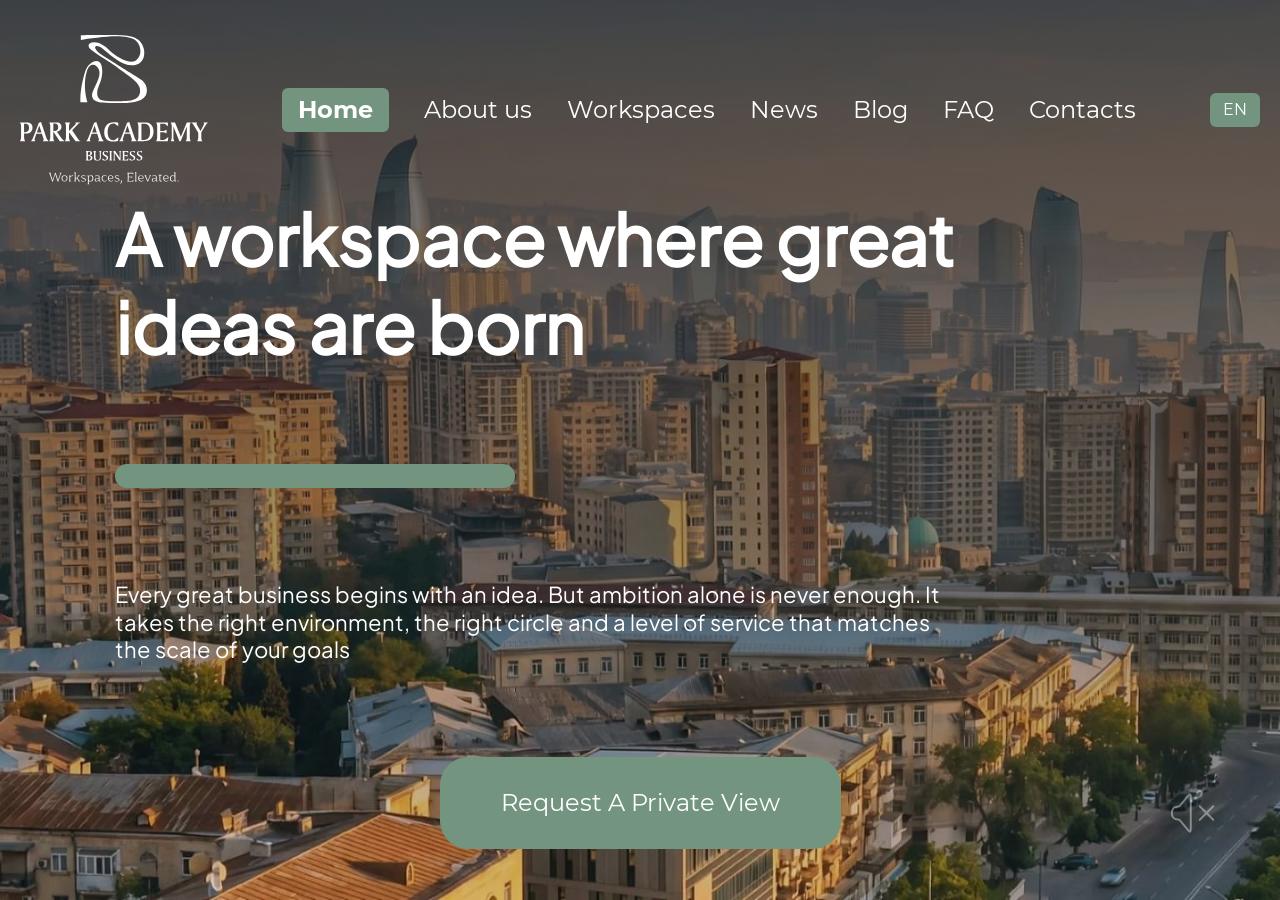
==== commit 65d573f4: "10 commit" ====
--- a/index.html
+++ b/index.html
@@ -6,7 +6,7 @@
 	<meta charset="UTF-8">
 	<meta name="format-detection" content="telephone=no">
 	<!-- <style>body{opacity: 0;}</style> -->
-	<link rel="stylesheet" href="css/style.min.css?_v=20261003171643">
+	<link rel="stylesheet" href="css/style.min.css?_v=20261011160014">
 	<link rel="shortcut icon" href="favicon.ico">
 	<!-- <meta name="robots" content="noindex, nofollow"> -->
 	<meta name="viewport" content="width=device-width, initial-scale=1.0">
@@ -46,7 +46,18 @@
 			</div>
 
 			<div class="header__video">
-				<video src="img/video.mp4" poster="img/video-first-frame.jpg" autoplay loop muted playsinline></video>
+				<video poster="img/video-first-frame.jpg" autoplay loop muted playsinline disablepictureinpicture disableremoteplayback aria-hidden="true">
+					<source src="img/video-720.mp4" type="video/mp4" media="(max-width: 991.98px)">
+					<source src="img/video-1080.mp4" type="video/mp4">
+				</video>
+
+				<div class="header__video-btn">
+					<svg width="54" height="54" viewBox="0 0 54 54" fill="none" xmlns="http://www.w3.org/2000/svg">
+						<path d="M7.10635 31.3439C5.50209 28.6702 5.50209 25.3298 7.10635 22.6561C7.5959 21.8402 8.40693 21.2686 9.33997 21.082L13.1493 20.3201C13.1538 20.3192 13.1561 20.3188 13.1583 20.3183C13.379 20.2732 13.5781 20.1547 13.7231 19.9823C13.7245 19.9806 13.726 19.9788 13.729 19.9752L21.9208 10.145C23.1034 8.72592 23.6947 8.01638 24.2223 8.20742C24.75 8.39846 24.75 9.32207 24.75 11.1693L24.75 42.8307C24.75 44.6779 24.75 45.6015 24.2223 45.7926C23.6947 45.9836 23.1034 45.2741 21.9208 43.855L13.729 34.0248C13.726 34.0212 13.7245 34.0194 13.7231 34.0177C13.5781 33.8453 13.379 33.7268 13.1583 33.6817C13.1561 33.6812 13.1538 33.6808 13.1493 33.6799L9.33997 32.918C8.40693 32.7314 7.5959 32.1598 7.10635 31.3439Z" stroke-width="2" />
+						<path d="M33.75 33.75L47.25 20.25" stroke-width="2" stroke-linecap="round" />
+						<path d="M47.25 33.75L33.75 20.25" stroke-width="2" stroke-linecap="round" />
+					</svg>
+				</div>
 			</div>
 
 			<div class="header__content">
@@ -696,7 +707,7 @@
 			</div>
 		</footer>
 	</div>
-	<script src="js/app.min.js?_v=20261003171643"></script>
+	<script src="js/app.min.js?_v=20261011160014"></script>
 </body>
 
 </html>
--- a/css/style.min.css
+++ b/css/style.min.css
@@ -1 +1 @@
-@font-face{font-family:Montserrat;font-display:swap;src:url(../fonts/Montserrat-Bold.woff2) format("woff2");font-weight:700;font-style:normal}@font-face{font-family:Montserrat;font-display:swap;src:url(../fonts/Montserrat-Regular.woff2) format("woff2");font-weight:400;font-style:normal}@font-face{font-family:PlusJakartaSans;font-display:swap;src:url(../fonts/PlusJakartaSans-Regular.woff2) format("woff2");font-weight:400;font-style:normal}*{padding:0;margin:0;border:0}*,*::after,*::before{box-sizing:border-box}*::after,*::before{display:inline-block}body,html{height:100%;overflow:hidden;min-width:320px}body{color:#000;font-family:Montserrat,sans-serif;font-size:1rem;line-height:1.25;-ms-text-size-adjust:100%;-moz-text-size-adjust:100%;-webkit-text-size-adjust:100%;-webkit-font-smoothing:antialiased;-moz-osx-font-smoothing:grayscale}button,input,textarea{font-family:Montserrat,sans-serif;font-size:inherit;line-height:inherit;color:inherit;background-color:rgba(0,0,0,0)}input,textarea{width:100%}label{display:inline-block}button,option,select{cursor:pointer}a{display:inline-block;color:inherit;text-decoration:none}ul li{list-style:none}img{vertical-align:top}h1,h2,h3,h4,h5,h6{font-weight:inherit;font-size:inherit}html{scroll-behavior:smooth}.main{background-color:#fff}.main-main{background-color:#e3e2ca}.wrapper{height:100%;display:flex;flex-direction:column;overflow-y:auto;overflow-x:hidden;-webkit-overflow-scrolling:touch}.wrapper>main{flex:1 1 auto}.wrapper>*{min-width:0}.lock .wrapper{overflow:hidden;touch-action:none;-ms-scroll-chaining:none;overscroll-behavior:none}.page.secondary{background-color:#e3e2ca}._container{padding:0 14px}.header{position:relative;padding:30px 0 15px;background-color:#fff}.header.header-main{padding:30px 0 60px;background-color:#000}.header__top{position:relative}.menu-active .header__top{z-index:32}.header__top ._container{display:flex;align-items:center;justify-content:space-between;gap:10px}.header__burger{position:relative;width:38px;height:25px}.header__burger span{position:absolute;left:0;width:100%;height:3px;background-color:#000;transition:all .5s ease}.header-main .header__burger span{background-color:#fff}.menu-active .header__burger span{background-color:#000}.menu-active .header__burger span:first-child{top:calc(50% - 1.5px);-webkit-transform:rotate(45deg);transform:rotate(45deg)}.menu-active .header__burger span:nth-child(2){opacity:0;visibility:hidden}.menu-active .header__burger span:last-child{top:calc(50% - 1.5px);-webkit-transform:rotate(-45deg);transform:rotate(-45deg)}.header__burger span:first-child{top:0}.header__burger span:nth-child(2){top:calc(50% - 1.5px);width:22px}.header__burger span:last-child{bottom:0}.header__logo{height:78px;transition:all .5s ease}.menu-active .header__logo{opacity:0;visibility:hidden}.header__logo img{height:100%}.header__navigation{display:none}.header__video{position:relative;margin:20px 0 5px;padding-top:55%;overflow:hidden}.header__video::before{content:"";position:absolute;z-index:2;top:0;left:0;width:100%;height:100%;background:linear-gradient(to bottom,rgba(0,0,0,.65) 0,rgba(0,0,0,.05) 100%)}.header__video video{position:absolute;z-index:1;top:50%;left:50%;-webkit-transform:translate(-50%,-50%);transform:translate(-50%,-50%);width:100%;height:100%;-o-object-fit:cover;object-fit:cover}.header__content{position:relative}.header__title{margin-bottom:20px;max-width:880px;font-size:53px;font-weight:700;font-family:PlusJakartaSans,sans-serif;color:#fff;opacity:0;-webkit-transform:translateX(-200px);transform:translateX(-200px);transition:all 2s cubic-bezier(.16,1,.3,1)}.header__title._watcher-view{opacity:1;-webkit-transform:translateX(0);transform:translateX(0)}.header__border{margin-bottom:35px;height:14px;background-color:#73957f;border-radius:18px;opacity:0;width:0;transition:all 2s cubic-bezier(.16,1,.3,1)}.header__border._watcher-view{opacity:1;width:35%}.header__text{margin-bottom:35px;max-width:850px;font-family:PlusJakartaSans,sans-serif;color:#fff;opacity:0;-webkit-transform:scale(0);transform:scale(0);transition:all 2s cubic-bezier(.16,1,.3,1)}.header__text._watcher-view{opacity:1;-webkit-transform:scale(1);transform:scale(1)}.header__button-container{display:flex;justify-content:flex-start}.header__button-container._watcher-view .header__button{opacity:1;-webkit-transform:translateY(0);transform:translateY(0)}.header__button{opacity:0;-webkit-transform:translateY(200px);transform:translateY(200px);transition:all 2s cubic-bezier(.16,1,.3,1)}.menu{position:fixed;z-index:30;top:0;left:0;width:100%;height:100vh;background-color:#fff;background-image:url(../img/logo-bg.svg);background-position:center;background-size:auto 100%;background-repeat:no-repeat;overflow:hidden;-webkit-transform:scale(0);transform:scale(0);opacity:0;visibility:hidden;transition:all .8s ease}.menu.active{-webkit-transform:scale(1);transform:scale(1);opacity:1;visibility:visible}.menu__container{position:absolute;top:110px;left:0;width:100%;height:calc(100vh - 110px);padding:0 15px 60px;overflow-y:auto}.menu__navigation{margin-bottom:50px;display:flex;flex-direction:column;align-items:flex-start;gap:25px}.menu__link{font-size:32px}.menu__link.active{padding:7px 16px;color:#fff;background-color:#000;border-radius:6px}.menu__contacts{margin-bottom:25px;display:flex;flex-direction:column;gap:30px}.menu__contact{display:flex;align-items:center;gap:7px}.menu__contact span{font-size:24px;font-weight:700;white-space:nowrap}.menu__socials{display:flex;gap:35px}.menu__social{width:40px;height:40px}.menu__social img{width:100%;height:100%}.footer{padding:80px 0}.footer ._container{display:flex;flex-direction:column;align-items:center}.footer__logo{margin-bottom:40px;height:190px}.footer__logo img{height:100%}.footer__adress{margin-bottom:70px;font-size:24px;text-align:center}.footer__contacts{margin-bottom:40px;display:flex;flex-direction:column;align-items:center;gap:20px}.footer__contact{display:flex;align-items:center;gap:15px}.footer__contact svg{width:20px;height:20px;fill:#000;transition:fill .5s ease}.footer__contact span{font-size:24px;font-weight:700;transition:color .5s ease}.footer__mail{margin-bottom:40px;display:flex;align-items:center;gap:15px}.footer__mail svg{width:25px;height:20px;fill:#000;transition:fill .5s ease}.footer__mail span{font-size:24px;font-weight:700;transition:color .5s ease}.footer__socials{margin-bottom:40px;display:flex;justify-content:center;gap:35px}.footer__social{display:flex;align-items:center;justify-content:center;width:40px;height:40px;background-color:#73957f;border:2px solid #73957f;border-radius:6px;transition:all .5s ease}.footer__social svg{width:20px;height:20px;fill:#e3e2ca;transition:fill .5s ease}.footer__copy{text-align:center}body::after{content:"";background-color:rgba(31,41,34,.95);position:fixed;width:100%;height:100%;top:0;left:0;opacity:0;transition:opacity .8s ease 0s;pointer-events:none;z-index:149}.popup_show body::after{opacity:1}.popup{position:fixed;top:0;left:0;bottom:0;right:0;transition:visibility .8s ease 0s;visibility:hidden;pointer-events:none}.popup.popup_show{z-index:150;visibility:visible;overflow:hidden;pointer-events:auto}.popup.popup_show .popup__content{visibility:visible;-webkit-transform:scale(1);transform:scale(1)}.popup__wrapper{display:flex;flex-direction:column;align-items:center;flex:1 1 auto;width:100%;height:100%;display:flex;justify-content:center;align-items:center}.popup__content{position:relative;display:flex;flex-direction:column;gap:20px;padding:95px 0 0;visibility:hidden;-webkit-transform:scale(0);transform:scale(0);transition:-webkit-transform .3s ease 0s;transition:transform .3s ease 0s;transition:transform .3s ease 0s,-webkit-transform .3s ease 0s;width:100%;max-width:880px;height:100%}.popup__close{position:absolute;top:50px;left:15px;margin-bottom:25px;width:22px;height:22px;cursor:pointer}.popup__close::after,.popup__close::before{content:"";display:block;position:absolute;top:50%;left:50%;width:30px;height:3px;background-color:#fff;border-radius:20px;transition:all .5s ease}.popup__close::before{-webkit-transform:translate(-50%,-50%) rotate(45deg);transform:translate(-50%,-50%) rotate(45deg)}.popup__close::after{-webkit-transform:translate(-50%,-50%) rotate(-45deg);transform:translate(-50%,-50%) rotate(-45deg)}.popup__title{font-size:30px;line-height:120%;font-weight:700;text-align:center}.popup__form{display:flex;flex-direction:column;align-items:center;gap:10px}.popup__form-title{margin-bottom:10px;align-self:start;line-height:120%}.popup__button{position:relative;margin-top:30px;padding:10px 20px!important;cursor:pointer}.popup__button input{display:block;position:absolute;z-index:2;top:0;left:0;width:100%;height:100%;opacity:0;cursor:pointer}.select{min-width:0;position:relative;width:50px}.select__body{position:relative}.select__title{position:relative;z-index:2;cursor:pointer;width:100%}.select__value{display:flex;min-width:0;align-items:center;padding:7px 10px;text-align:center;gap:.625rem;color:#fff;background-color:#000;border-radius:6px;transition:all .5s ease}.header-main .select__value{background-color:#73957f}.menu-active .select__value{background-color:#000}._select-open .select__value{border-radius:6px 6px 0 0}.select.error .select__value{color:red}.select__content{flex:1 1 auto;overflow:hidden;font-size:16px;text-transform:uppercase;text-overflow:ellipsis;white-space:nowrap}.select__options{position:absolute;z-index:1;left:0;top:100%;min-width:100%;padding:0;color:#fff;background-color:#000;border-radius:0 0 6px 6px;overflow:hidden}.header-main .select__options{top:calc(100% - 1px);color:#73957f;background-color:#e3e2ca}.menu-active .select__options{top:100%;color:#fff;background-color:#000}.select__scroll{display:flex;flex-direction:column;overflow-y:auto}.select__scroll::-webkit-scrollbar{width:4px}.select__scroll::-webkit-scrollbar-track{background:#fff}.select__scroll::-webkit-scrollbar-thumb{background:#888;border-radius:4px}.select__scroll::-webkit-scrollbar-thumb:hover{background:#555}.select__option{position:relative;width:100%;padding:10px;transition:all .5s ease}.select__option::before{content:"";position:absolute;top:0;left:3px;width:calc(100% - 6px);height:1px;background-color:#fff}.header-main .select__option::before{background-color:#73957f}.menu-active .select__option::before{background-color:#fff}.select__option._select-selected{color:#73957f}.select__row{display:flex;align-items:center;gap:12px}.select__asset img{height:20px}.select__label{flex-shrink:0;white-space:nowrap}.button{padding:30px 60px;display:flex;justify-content:center;align-items:center;gap:10px;background-color:#73957f;border:1px solid #73957f;border-radius:28px;transition:all .5s ease}.button span{color:#fff;transition:color .5s ease}.button svg{transition:all .5s ease}.button.stroke svg{stroke:#fff}.button.fill svg{fill:#fff}.button.secondary{background-color:#e3e2ca;border:1px solid #e3e2ca}.button.secondary span{color:#000}.button.secondary.stroke svg{stroke:#000}.button.secondary.fill svg{fill:#000}.button.brown span{color:#e3e2ca}.button.brown.stroke svg{stroke:#e3e2ca}.button.brown.fill svg{fill:#e3e2ca}.section{padding:80px 0}.section__title{margin-bottom:25px;font-size:60px}.about{padding:45px 0 80px;background-image:url(../img/logo-bg.svg);background-position:center;background-size:auto 100%;background-repeat:no-repeat}.about__body{display:flex;flex-direction:column;gap:25px}.about__image{position:relative;padding-top:68%;overflow:hidden;border-radius:28px}.about__image img{position:absolute;top:50%;left:50%;-webkit-transform:translate(-50%,-50%);transform:translate(-50%,-50%);width:100%;height:100%;-o-object-fit:cover;object-fit:cover}.about__content-inner{display:flex;flex-direction:column;gap:20px}.about__content-title{font-size:40px;text-transform:uppercase}.about__text{font-family:PlusJakartaSans,sans-serif}.about__button{margin-top:25px;padding:30px 10px}.work-main{background-color:#fff}.work-main__title{margin-bottom:110px;font-size:45px}.work-main__body{margin-bottom:50px;display:flex;flex-direction:column;gap:50px;min-width:0}.work-main__gallery{position:relative;aspect-ratio:364/230}.work-main__gallery-slide{position:absolute;top:0;left:0;width:100%;height:100%;display:flex;align-items:center;gap:14px;background-color:#fff;opacity:1;-webkit-transform:scale(1);transform:scale(1);transition:opacity 1.5s ease,visibility 1.5s ease,-webkit-transform 1.5s ease;transition:opacity 1.5s ease,transform 1.5s ease,visibility 1.5s ease;transition:opacity 1.5s ease,transform 1.5s ease,visibility 1.5s ease,-webkit-transform 1.5s ease}.work-main__gallery-slide[hidden]{opacity:0;visibility:hidden;pointer-events:none;-webkit-transform:scale(0);transform:scale(0)}.work-main__gallery-left{flex:0 0 calc(45% - 7px);width:calc(45% - 7px);display:flex;align-items:center;height:100%}.work-main__gallery-left .work-main__gallery-image{width:100%;aspect-ratio:165/190}.work-main__gallery-image{position:relative;overflow:hidden;border-radius:28px}.work-main__gallery-image img{position:absolute;left:50%;top:50%;-webkit-transform:translate(-50%,-50%);transform:translate(-50%,-50%);width:100%;height:100%;-o-object-fit:cover;object-fit:cover}.work-main__gallery-right{flex:0 0 calc(55% - 7px);width:calc(55% - 7px);height:100%;display:flex;flex-direction:column;gap:14px}.work-main__gallery-right .work-main__gallery-image{flex:0 0 calc(50% - 7px);height:calc(50% - 7px)}.work-main__gallery-right .work-main__gallery-image:first-child{width:100%}.work-main__gallery-right .work-main__gallery-image:last-child{width:85%}.work-main__navigation{display:flex;flex-direction:column;gap:5px}.work-main__nav-item{padding:20px 0;display:flex;align-items:center;gap:0;background-color:rgba(0,0,0,0);border-radius:28px;cursor:pointer;opacity:0;-webkit-transform:translateX(400px);transform:translateX(400px);transition:background-color .5s ease,opacity 2s cubic-bezier(.16,1,.3,1),-webkit-transform 2s cubic-bezier(.16,1,.3,1);transition:background-color .5s ease,opacity 2s cubic-bezier(.16,1,.3,1),transform 2s cubic-bezier(.16,1,.3,1);transition:background-color .5s ease,opacity 2s cubic-bezier(.16,1,.3,1),transform 2s cubic-bezier(.16,1,.3,1),-webkit-transform 2s cubic-bezier(.16,1,.3,1)}._watcher-view>.work-main__nav-item{opacity:1;-webkit-transform:translateX(0);transform:translateX(0)}.work-main__nav-item:hover:not(._tab-active) span{color:#73957f}.work-main__nav-item._tab-active{padding:20px 30px;gap:10px;background-color:#e3e2ca;cursor:default}.work-main__nav-item._tab-active img{width:33px;opacity:1;visibility:visible}.work-main__nav-item img{width:0;height:33px;opacity:0;visibility:hidden;transition:all .3s ease}.work-main__nav-item span{font-size:20px;transition:all .3s ease}.work-main__footer{display:flex;flex-direction:column;gap:40px}.work-main__footer._watcher-view .work-main__button-wrap{opacity:1;-webkit-transform:translateX(0);transform:translateX(0)}.work-main__button-wrap{max-width:300px;opacity:0;transition:all 2s cubic-bezier(.16,1,.3,1)}.work-main__button-wrap:first-child{-webkit-transform:translateX(-400px);transform:translateX(-400px)}.work-main__button-wrap:last-child{-webkit-transform:translateX(400px);transform:translateX(400px)}.work-main__button{gap:15px;padding:25px}.news-main{background-image:url(../img/logo-bg.svg);background-position:center 50px;background-size:auto 650px;background-repeat:no-repeat}.news-main__subtitle{display:none}.news-main__body{display:flex;flex-wrap:wrap;gap:24px;margin-bottom:45px}.news-main__item{flex:0 0 100%;width:100%;display:flex;flex-direction:column;border-radius:14px;transition:box-shadow .5s ease}.news-main__item._watcher-view .news-main__item-wrap{opacity:1;-webkit-transform:translateY(0);transform:translateY(0)}.news-main__item-wrap{display:flex;flex-direction:column;padding-bottom:30px;width:100%;height:100%;background-color:#ebe7dd;border-radius:14px;overflow:hidden;opacity:0;-webkit-transform:translateY(400px);transform:translateY(400px);transition:box-shadow .5s ease,opacity 2s cubic-bezier(.16,1,.3,1),-webkit-transform 2s cubic-bezier(.16,1,.3,1);transition:box-shadow .5s ease,opacity 2s cubic-bezier(.16,1,.3,1),transform 2s cubic-bezier(.16,1,.3,1);transition:box-shadow .5s ease,opacity 2s cubic-bezier(.16,1,.3,1),transform 2s cubic-bezier(.16,1,.3,1),-webkit-transform 2s cubic-bezier(.16,1,.3,1)}.news-main__item-image{position:relative;margin-bottom:15px;padding-top:80%;overflow:hidden}.news-main__item-image img{position:absolute;top:50%;left:50%;-webkit-transform:translate(-50%,-50%);transform:translate(-50%,-50%);width:100%;height:100%;-o-object-fit:cover;object-fit:cover}.news-main__item-row{margin-bottom:30px;display:flex;align-items:center;gap:45px;padding:0 15px;color:#73957f}.news-main__item-num{font-size:22px;font-weight:700}.news-main__item-date{font-size:22px}.news-main__item-title{flex:1 1 auto;margin-bottom:90px;padding:0 15px;font-size:32px;font-weight:700}.news-main__item-btn-wrap{padding:0 15px;display:flex;justify-content:start}.news-main__item-btn{padding:16px 40px}.news-main__btn-wrap{display:flex;justify-content:start}.news-main__btn-wrap._watcher-view .news-main__btn{opacity:1;-webkit-transform:translateY(0);transform:translateY(0)}.news-main__btn{padding:25px 40px;font-size:24px;opacity:0;-webkit-transform:translateY(400px);transform:translateY(400px);transition:all 2s cubic-bezier(.16,1,.3,1)}.blog{padding:80px 0 50px 0;background-color:#fff}.blog__body{display:flex;flex-direction:column;gap:80px}.blog__content{display:flex;flex-direction:column;gap:20px}.blog__image{position:relative;padding-top:115%;border-radius:28px;overflow:hidden;transition:box-shadow .5s ease}.blog__image img{position:absolute;top:50%;left:50%;-webkit-transform:translate(-50%,-50%);transform:translate(-50%,-50%);width:100%;height:100%;-o-object-fit:cover;object-fit:cover}.blog__date{text-transform:uppercase}.blog__content-title{font-size:40px}.blog__text{font-family:PlusJakartaSans,sans-serif}.blog__btn-wrap{display:flex;justify-content:start;margin-top:30px}.blog__btn{padding:25px 60px}.blog__btn span{font-size:24px}.blog__list{display:flex;flex-direction:column;gap:30px}.blog__article{padding-bottom:30px;border-bottom:1px solid #000}.blog__article:last-child{padding-bottom:0;border-bottom:none}.blog__article-wrap{display:flex;flex-direction:column;gap:15px;border-radius:28px;transition:box-shadow .5s ease}.blog__article-img{position:relative;padding-top:53%;border-radius:28px;overflow:hidden}.blog__article-img img{position:absolute;top:50%;left:50%;-webkit-transform:translate(-50%,-50%);transform:translate(-50%,-50%);width:100%;height:100%;-o-object-fit:cover;object-fit:cover}.blog__article-content{display:flex;flex-direction:column;gap:15px}.blog__article-date{text-transform:uppercase}.blog__article-title{font-size:24px}.info{padding:40px 0 80px;background-color:#fff}.info.secondary{background-color:rgba(0,0,0,0)}.info.secondary blockquote{background-color:#fff}.info.secondary table td,.info.secondary table th{background-color:#fff}.info__body{display:flex;flex-direction:column;gap:20px}.info__body h1{font-size:60px}.info__body h1:first-child{text-align:center}.info__body h2{font-size:50px}.info__body h3{font-size:32px}.info__body h4{font-size:22px}.info__body h5{font-size:20px}.info__body h6{font-size:18px}.info__body img{display:inline-block;width:100%}.info__body a{color:#73957f;text-decoration:underline;transition:all .5s ease}.info__body blockquote{padding:25px 20px;background-color:#e3e2ca;border-radius:10px}.info__body ol,.info__body ul{display:flex;flex-direction:column;gap:5px}.info__body ol li,.info__body ul li{list-style-position:inside}.info__body ul li{list-style-type:disc}.info__body table{width:100%;border-collapse:collapse}.info__body table td,.info__body table th{padding:12px 15px;min-width:200px}.info__body table th{text-align:left;color:#000;border:1px solid #b5b5b5}.info__body table td{border:1px solid #b5b5b5}.info__body table tr:nth-child(2) td{border-top:none}.info__table{width:100%;padding-bottom:10px;overflow-x:auto}.breadcrumbs{padding-top:20px}.breadcrumbs__list{display:flex;gap:50px;padding-bottom:5px;overflow-x:auto}.breadcrumbs__item{display:flex;align-items:center;font-size:14px;white-space:nowrap}.breadcrumbs__item.link{position:relative;color:#73957f;transition:color .5s ease}.breadcrumbs__item.link::after{content:"";position:absolute;top:calc(50% - 6px);left:calc(100% + 10px);width:26px;height:12px;background:url(../img/icon/arrow-bc.svg) center/100% no-repeat}.workspaces{padding:45px 0 50px}.workspaces__title{font-size:50px}.workspaces__section{margin-bottom:85px}.workspaces__section:last-child{margin-bottom:0}.workspaces__section-title{margin-bottom:20px;font-size:35px}.workspaces__body{display:flex;flex-direction:column;gap:20px}.workspaces__gallery{display:flex;align-items:center;gap:14px;width:100%;aspect-ratio:365/230}.workspaces__gallery-left{flex:0 0 calc(45% - 7px);width:calc(45% - 7px);height:100%;display:flex;align-items:center}.workspaces__gallery-left .workspaces__gallery-image{width:100%;height:100%}.workspaces__gallery-left .workspaces__gallery-image.small{height:80%}.workspaces__gallery-image{position:relative;border-radius:14px;overflow:hidden}.workspaces__gallery-image img{position:absolute;left:50%;top:50%;-webkit-transform:translate(-50%,-50%);transform:translate(-50%,-50%);width:100%;height:100%;-o-object-fit:cover;object-fit:cover}.workspaces__gallery-right{flex:0 0 calc(55% - 7px);width:calc(55% - 7px);height:100%;display:flex;flex-direction:column;gap:14px}.workspaces__gallery-right .workspaces__gallery-image{flex:0 0 calc(50% - 7px);height:calc(50% - 7px);width:100%}.workspaces__gallery-right .workspaces__gallery-image.small{width:85%}.workspaces__content-inner{display:flex;flex-direction:column}.workspaces__content-title{margin-bottom:15px;font-size:25px}.workspaces__content-body{margin-bottom:45px;display:flex;flex-direction:column;gap:15px}.workspaces__content-body h5{font-weight:700}.workspaces__content-body ul{display:inline-flex;flex-direction:column;gap:5px}.workspaces__content-body ul li{list-style-type:disc;list-style-position:inside}.workspaces__button{padding:30px 20px;width:100%;max-width:500px}.news{padding:65px 0 50px}.news__title{margin-bottom:35px;font-size:50px}.news__body{display:flex;flex-wrap:wrap;gap:24px}.news__item{flex:0 0 100%;width:100%;display:flex;flex-direction:column;transition:box-shadow .5s ease}.news__item._watcher-view .news__item-wrap{opacity:1;-webkit-transform:translateY(0);transform:translateY(0)}.news__item-wrap{display:flex;flex-direction:column;padding:12px;width:100%;height:100%;background-color:#fff;opacity:0;-webkit-transform:translateY(400px);transform:translateY(400px);transition:all 2s cubic-bezier(.16,1,.3,1)}.news__item-date{margin-bottom:25px;font-size:14px;text-align:center;color:#73957f}.news__item-title{flex:1 1 auto;margin-bottom:5px;font-size:20px;font-weight:700;text-transform:uppercase}.news__item-content{position:relative;padding-top:95%;overflow:hidden}.news__item-content img{position:absolute;z-index:1;top:50%;left:50%;width:100%;height:100%;-o-object-fit:cover;object-fit:cover;-webkit-transform:translate(-50%,-50%);transform:translate(-50%,-50%)}.news__item-text{position:absolute;z-index:2;top:0;left:0;width:100%;min-height:83px;padding:16px 12px;background-color:rgba(255,255,255,.85);font-size:14px}.news__item-btn{position:absolute;z-index:2;right:10px;bottom:10px;padding:10px;display:flex;align-items:center;gap:14px;background-color:rgba(255,255,255,.5);transition:all .5s ease}.news__item-btn span{font-size:16px}.news__item-btn img{position:static;-webkit-transform:translate(0,0);transform:translate(0,0);width:45px;height:12px}.article{padding:45px 0 0}.article__date{margin-bottom:25px}.article__title{margin-bottom:35px;font-size:50px}.article__content p{margin-bottom:20px}.article__content p:last-child{margin-bottom:0}.article__content img{display:inline-block;margin-bottom:20px;width:100%}.faq{padding:45px 0 80px}.faq__spollers{display:flex;flex-direction:column;gap:20px;max-width:1200px;margin:0 auto}.faq__item{border:1px solid #000}.faq__item-title{position:relative;padding:10px 60px 10px 15px;font-size:20px;font-weight:700;list-style:none}.faq__item-title::after{content:"";position:absolute;top:50%;right:20px;width:22px;height:11px;background-color:#000;-webkit-transform:translateY(-50%);transform:translateY(-50%);background:url(../img/icon/arrow-slide.svg) no-repeat center center;transition:all .5s ease}.faq__item-title._spoller-active::after{-webkit-transform:translateY(-50%) rotateX(180deg);transform:translateY(-50%) rotateX(180deg)}.faq__item-body{padding:10px 40px 25px 40px}.contacts{padding:45px 0 80px}.contacts__title{margin-bottom:45px;font-size:50px;text-align:center}.contacts__info{margin-bottom:80px;display:flex;flex-direction:column;align-items:center}.contacts__adress{margin-bottom:35px;font-size:30px;font-weight:700;text-align:center}.contacts__contacts{margin-bottom:35px;display:flex;flex-direction:column;align-items:center;gap:15px}.contacts__contact{display:flex;align-items:center;gap:15px}.contacts__contact svg{width:20px;height:20px;fill:#000;transition:fill .5s ease}.contacts__contact span{font-size:24px;font-weight:700;transition:color .5s ease}.contacts__mail{margin-bottom:45px;display:flex;align-items:center;gap:15px}.contacts__mail svg{width:25px;height:20px;fill:#000;transition:fill .5s ease}.contacts__mail span{font-size:24px;font-weight:700;transition:color .5s ease}.contacts__socials{display:flex;justify-content:center;gap:35px}.contacts__social{display:flex;align-items:center;justify-content:center;width:40px;height:40px;background-color:#73957f;border:2px solid #73957f;border-radius:6px;transition:all .5s ease}.contacts__social svg{width:20px;height:20px;fill:#e3e2ca;transition:fill .5s ease}.form{max-width:880px;margin:0 auto;display:flex;flex-direction:column;gap:30px}.form-popup{max-width:none;width:100%;height:100%;padding:0 15px 50px;gap:20px;overflow-y:auto}.form__title{margin-bottom:10px;font-size:30px;font-weight:700}.form-popup .form__title{margin-bottom:0;color:#fff}.form__row{display:flex;flex-direction:column;gap:10px}.form__row-name{font-weight:700}.form-popup .form__row-name{color:#fff}.form__input{padding:10px 25px;border:2px solid #000;outline:0;transition:all .5s ease}.form__input::-webkit-input-placeholder{color:#000}.form__input:-ms-input-placeholder{color:#000}.form__input::-ms-input-placeholder{color:#000}.form__input::placeholder{color:#000}.form__input:focus{border-color:#1f2922}.form__input.error{border-color:red}.form-popup .form__input{background-color:#fff}.form textarea.form__input{padding:25px;min-height:100px}.form__button-wrap{margin-top:50px;display:flex;justify-content:center}.form-popup .form__button-wrap{margin-top:20px;justify-content:flex-start}.form__button{position:relative;padding:25px;width:100%;text-align:center;background-color:#73957f;border-radius:28px;border:1px solid #73957f;transition:all .5s ease}.form-popup .form__button{width:175px}.form__button input{position:absolute;z-index:2;top:0;left:0;width:100%;height:100%;opacity:0;cursor:pointer}.form__button span{position:relative;padding-left:40px;font-size:18px;color:#e3e2ca;transition:color .5s ease}.form-popup .form__button span{padding-left:0}.form__button span::before{content:"";position:absolute;left:0;top:50%;-webkit-transform:translateY(-50%);transform:translateY(-50%);border-left:22px solid #e3e2ca;border-top:11px solid transparent;border-bottom:11px solid transparent;transition:all .5s ease}.form-popup .form__button span::before{display:none}.map{padding:45px 0 80px}.map__title{margin-bottom:45px;font-size:50px;text-align:center}.map__container{position:relative;padding-top:100%;overflow:hidden}.map__container iframe{position:absolute;top:50%;left:50%;-webkit-transform:translate(-50%,-50%);transform:translate(-50%,-50%);width:100%;height:100%;-o-object-fit:cover;object-fit:cover}.about-page{padding:45px 0 50px}.about-page__title{margin-bottom:35px;font-size:50px;text-align:center}.about-page__body img{margin-bottom:20px;display:block;width:100%}.about-page p{margin-bottom:20px}.watcher-element{opacity:0;transition:opacity 2s cubic-bezier(.16,1,.3,1),-webkit-transform 2s cubic-bezier(.16,1,.3,1);transition:opacity 2s cubic-bezier(.16,1,.3,1),transform 2s cubic-bezier(.16,1,.3,1);transition:opacity 2s cubic-bezier(.16,1,.3,1),transform 2s cubic-bezier(.16,1,.3,1),-webkit-transform 2s cubic-bezier(.16,1,.3,1)}.watcher-element.left-x{-webkit-transform:translateX(-400px);transform:translateX(-400px)}.watcher-element.right-x{-webkit-transform:translateX(400px);transform:translateX(400px)}.watcher-element.bottom-y{-webkit-transform:translateY(400px);transform:translateY(400px)}._watcher-view>.watcher-element{opacity:1;-webkit-transform:none;transform:none}span.watcher-element{display:block}@media (min-width:29.99875em){.work-main__title{font-size:60px}.news-main__btn{padding:25px 60px}.form__button{max-width:440px}.map__container{padding-top:75%}}@media (min-width:47.99875em){.footer__contacts{flex-direction:row;gap:60px}.about__button{align-self:start;padding:25px 60px}.work-main__title{margin-bottom:50px}.work-main__footer{flex-direction:row;justify-content:space-between}.work-main__button-wrap{max-width:none;width:320px}.news-main__item{flex:0 0 calc(50% - 12px);width:calc(50% - 12px)}.news-main__btn-wrap{justify-content:center}.blog__body{flex-direction:row;gap:50px}.blog__content{flex:0 0 calc(55% - 25px);width:calc(55% - 25px)}.blog__list{flex:0 0 calc(45% - 25px);width:calc(45% - 25px)}.news__item{flex:0 0 calc(50% - 12px);width:calc(50% - 12px)}.news__item:nth-child(2n) .news__item-wrap{transition-delay:.3s}.map__container{padding-top:50%}}@media (min-width:61.99875em){._container{padding:0;margin:0 auto;width:950px}.header{padding:35px 0}.header.header-main{flex-shrink:0;display:flex;flex-direction:column;height:100vh;height:100svh;padding:35px 0 4%}.header__top{z-index:2;margin-bottom:10px}.header__burger{display:none}.header__logo{height:100px}.header__navigation{display:flex;align-items:center;justify-content:center;gap:25px}.header__link{font-size:20px;color:#000;white-space:nowrap;transition:color .5s ease}.header__link.active{padding:7px 16px;font-weight:700;color:#fff;background-color:#000;border-radius:6px;cursor:default}.header__link:hover:not(.active){color:#73957f}.header-main .header__link{color:#fff}.header-main .header__link.active{color:#fff;background-color:#73957f}.header__video{position:absolute;z-index:1;left:0;top:0;width:100%;height:100%;padding:0;margin:0}.header__content{z-index:2;flex:1 1 auto;display:flex}.header__content ._container{height:100%;display:flex;flex-direction:column;justify-content:space-between}.header__title{margin-bottom:0;font-size:clamp(48px,min(5.5vw,9vh),100px)}.header__border{margin-bottom:0}.header__text{margin-bottom:0}.header__button-container{justify-content:center}.footer__contact:hover svg{fill:#73957f}.footer__contact:hover span{color:#73957f}.footer__mail:hover svg{fill:#73957f}.footer__mail:hover span{color:#73957f}.footer__social:hover{background-color:#e3e2ca}.footer__social:hover svg{fill:#73957f}.popup__close:hover::after,.popup__close:hover::before{background-color:#73957f}.select__title:hover .select__value{color:#73957f}.header-main .select__title:hover .select__value{color:#000}.select__option:hover{color:#73957f}.header-main .select__option:hover{color:#000}.button span{font-size:24px}.button:hover{background-color:#fff}.button:hover span{color:#73957f}.button:hover.stroke svg{stroke:#73957f}.button:hover.fill svg{fill:#73957f}.button:hover.secondary span{color:#e3e2ca}.button:hover.secondary.stroke svg{stroke:#e3e2ca}.button:hover.secondary.fill svg{fill:#e3e2ca}.section{padding:100px 0}.section__title{margin-bottom:35px;font-size:80px}.section__title.center{text-align:center}.about{padding:100px 0}.work-main__title{font-size:80px}.work-main__body{flex-direction:row;align-items:start}.work-main__gallery{flex:1 1 auto}.work-main__navigation{flex:0 0 350px}.work-main__nav-item{padding:20px 30px}.work-main__footer{gap:50px}.work-main__button-wrap:first-child{flex:1 1 auto}.work-main__button-wrap:first-child .work-main__button{width:400px}.work-main__button-wrap:last-child{flex:0 0 350px;padding-left:30px}.news-main__item:hover{box-shadow:0 4px 20px rgba(0,0,0,.2)}.blog{padding:100px 0 50px}.blog__image:hover{box-shadow:0 4px 20px rgba(0,0,0,.2)}.info{padding:50px 0 100px}.info__body{gap:25px}.info__body a:hover{color:#e3e2ca}.breadcrumbs{padding-top:35px}.breadcrumbs__item{font-size:16px}.breadcrumbs__item.link:hover{color:#000}.workspaces{padding:55px 0 50px}.workspaces__title{font-size:80px}.reverse .workspaces__section-title{text-align:right}.workspaces__body{flex-direction:row}.reverse .workspaces__body{flex-direction:row-reverse;text-align:right}.workspaces__gallery{flex:1 1 auto}.workspaces__content{flex:0 0 500px;width:500px}.reverse .workspaces__content-inner{align-items:flex-end}.workspaces__content-title{font-size:35px}.reverse .workspaces__content-body{align-items:flex-end}.reverse .workspaces__content-body ul{text-align:left}.workspaces__btn-wrapper{width:100%}.reverse .workspaces__btn-wrapper{display:flex;justify-content:flex-end}.news{padding:90px 0 50px}.news__title{font-size:80px}.news__item:hover{box-shadow:0 4px 20px rgba(0,0,0,.4)}.news__item-btn:hover{background-color:#e3e2ca}.article{padding:55px 0 0}.article__title{font-size:80px}.article__content img{width:400px;float:left;margin-right:20px}.faq{padding:55px 0 100px}.faq__item-title{padding:20px 100px 20px 60px;font-size:25px}.faq__item-title::after{right:60px}.faq__item-body{padding:10px 80px 25px 80px}.contacts{padding:55px 0 50px}.contacts__title{font-size:80px}.contacts__info{margin-bottom:50px}.contacts__adress{margin-bottom:25px}.contacts__contacts{margin-bottom:30px;flex-direction:row;gap:60px}.contacts__contact:hover svg{fill:#73957f}.contacts__contact:hover span{color:#73957f}.contacts__mail{margin-bottom:35px}.contacts__mail:hover svg{fill:#73957f}.contacts__mail:hover span{color:#73957f}.contacts__social:hover{background-color:#e3e2ca}.contacts__social:hover svg{fill:#73957f}.form-popup{gap:30px}.form__input:hover{border-color:#73957f}.form__button-wrap{margin-top:20px}.form__button:hover{background-color:#e3e2ca}.form__button:hover span{color:#73957f}.form__button:hover span::before{border-left-color:#73957f}.map{padding:50px 0 150px}.map__title{font-size:80px}.map__container{padding-top:35%}.about-page{padding:55px 0 50px}.about-page__title{font-size:80px}.about-page__body img{width:45%;margin-top:20px}.about-page__body img.left{float:left;margin-right:20px}.about-page__body img.right{float:right;margin-left:20px}}@media (min-width:79.99875em){._container{width:1240px}.header__logo{height:150px}.header__navigation{gap:35px}.header__link{font-size:24px}.header__content ._container{width:1050px}.header__border{height:24px}.header__border._watcher-view{width:400px}.header__text{font-size:22px}.about__body{flex-direction:row;align-items:center;gap:40px}.about__image{flex:0 0 calc(50% - 30px);width:calc(50% - 30px);padding-top:34%}.about__content-title{font-size:50px}.work-main__gallery-slide{gap:34px}.work-main__gallery-left{flex:0 0 calc(45% - 17px);width:calc(45% - 17px)}.work-main__gallery-right{flex:0 0 calc(55% - 17px);width:calc(55% - 17px);gap:34px}.work-main__gallery-right .work-main__gallery-image{flex:0 0 calc(50% - 17px);width:calc(50% - 17px)}.work-main__navigation{flex:0 0 600px}.work-main__nav-item{align-self:start}.work-main__nav-item span{font-size:30px}.work-main__button-wrap:last-child{flex:0 0 600px}.work-main__button-wrap:last-child .work-main__button{width:320px}.news-main{background-image:url(../img/logo-bg-rotate.svg);background-position:center;background-size:auto 90%}.news-main__subtitle{display:block;margin-bottom:60px;font-size:22px;text-align:center;opacity:0;-webkit-transform:scale(0);transform:scale(0);transition:all 2s cubic-bezier(.16,1,.3,1)}.news-main__subtitle._watcher-view{opacity:1;-webkit-transform:scale(1);transform:scale(1)}.news-main__body{gap:34px;margin-bottom:60px}.news-main__item{flex:0 0 calc(25% - 25.5px);width:calc(25% - 25.5px)}.news-main__item:nth-child(4n+2) .news-main__item-wrap{transition-delay:.4s}.news-main__item:nth-child(4n+3) .news-main__item-wrap{transition-delay:.8s}.news-main__item:nth-child(4n+4) .news-main__item-wrap{transition-delay:1.2s}.blog__image{padding-top:53%}.blog__date{font-size:22px}.blog__content-title{font-size:60px}.blog__text{font-size:22px}.info__body h1{font-size:80px}.info__body h2{font-size:60px}.info__body h3{font-size:45px}.info__body h4{font-size:35px}.info__body h5{font-size:22px}.info__body h6{font-size:20px}.workspaces__section-title{font-size:50px}.workspaces__body{align-items:flex-start;gap:34px}.workspaces__gallery{flex:0 0 calc(50% - 17px);width:calc(50% - 17px)}.workspaces__content{flex:0 0 calc(50% - 17px);width:calc(50% - 17px)}.news__item{flex:0 0 calc(33.333% - 16px);width:calc(33.333% - 16px)}.news__item:nth-child(2n) .news__item-wrap{transition-delay:0s}.news__item:nth-child(3n+2) .news__item-wrap{transition-delay:.3s}.news__item:nth-child(3n+3) .news__item-wrap{transition-delay:.6s}.article__content img{width:800px}.faq__item-title{padding:35px 140px 35px 60px;font-size:30px}.faq__item-title::after{right:100px}.faq__item-body{padding:10px 120px 25px 120px}}@media (min-width:89.99875em){._container{width:1400px}.header__logo{height:150px}.footer{padding:100px 0}.footer__adress{margin-bottom:40px}.footer__contacts{margin-bottom:30px}.section__title{margin-bottom:50px;font-size:100px}.work-main__title{font-size:100px}.blog__article-wrap:hover{box-shadow:0 4px 20px rgba(0,0,0,.2)}.blog__article-wrap{flex-direction:row;align-items:center;gap:26px}.blog__article-img{flex:0 0 calc(50% - 13px);width:calc(50% - 13px);padding-top:26%}.workspaces__title{font-size:100px}.workspaces__section{margin-bottom:100px}.workspaces__section-title{margin-bottom:35px}.workspaces__content-title{margin-bottom:30px;font-size:50px}.news__title{margin-bottom:55px;font-size:100px}.article__title{margin-bottom:55px;font-size:100px}.contacts__title{font-size:100px}.map__title{font-size:100px}.about-page__title{font-size:100px}}@media (min-width:114.99875em){._container{width:1800px}.header__logo{height:190px}.about__body{gap:60px}.about__content-inner{gap:25px}.about__content-title{font-size:60px}.work-main__body{gap:130px}.blog__content-title{font-size:80px}.info__body h1{font-size:100px}.info__body h2{font-size:70px}.info__body h3{font-size:60px}.info__body h4{font-size:45px}.workspaces__section-title{font-size:70px}.news__body{gap:34px}.news__item{flex:0 0 calc(25% - 25.5px);width:calc(25% - 25.5px)}.news__item:nth-child(3n+2) .news__item-wrap{transition-delay:0s}.news__item:nth-child(3n+3) .news__item-wrap{transition-delay:0s}.news__item:nth-child(4n+2) .news__item-wrap{transition-delay:.3s}.news__item:nth-child(4n+3) .news__item-wrap{transition-delay:.6s}.news__item:nth-child(4n+4) .news__item-wrap{transition-delay:.9s}}+@font-face{font-family:Montserrat;font-display:swap;src:url(../fonts/Montserrat-Bold.woff2) format("woff2");font-weight:700;font-style:normal}@font-face{font-family:Montserrat;font-display:swap;src:url(../fonts/Montserrat-Regular.woff2) format("woff2");font-weight:400;font-style:normal}@font-face{font-family:PlusJakartaSans;font-display:swap;src:url(../fonts/PlusJakartaSans-Regular.woff2) format("woff2");font-weight:400;font-style:normal}*{padding:0;margin:0;border:0}*,*::after,*::before{box-sizing:border-box}*::after,*::before{display:inline-block}body,html{height:100%;overflow:hidden;min-width:320px}body{color:#000;font-family:Montserrat,sans-serif;font-size:1rem;line-height:1.25;-ms-text-size-adjust:100%;-moz-text-size-adjust:100%;-webkit-text-size-adjust:100%;-webkit-font-smoothing:antialiased;-moz-osx-font-smoothing:grayscale}button,input,textarea{font-family:Montserrat,sans-serif;font-size:inherit;line-height:inherit;color:inherit;background-color:rgba(0,0,0,0)}input,textarea{width:100%}label{display:inline-block}button,option,select{cursor:pointer}a{display:inline-block;color:inherit;text-decoration:none}ul li{list-style:none}img{vertical-align:top}h1,h2,h3,h4,h5,h6{font-weight:inherit;font-size:inherit}html{scroll-behavior:smooth}.main{background-color:#fff}.main-main{background-color:#e3e2ca}.wrapper{height:100%;display:flex;flex-direction:column;overflow-y:auto;overflow-x:hidden;-webkit-overflow-scrolling:touch}.wrapper>main{flex:1 1 auto}.wrapper>*{min-width:0}.lock .wrapper{overflow:hidden;touch-action:none;-ms-scroll-chaining:none;overscroll-behavior:none}.page.secondary{background-color:#e3e2ca}._container{padding:0 14px}.header{position:relative;padding:30px 0 15px;background-color:#fff}.header.header-main{padding:30px 0 60px;background-color:#000}.header__top{position:relative}.menu-active .header__top{z-index:32}.header__top ._container{display:flex;align-items:center;justify-content:space-between;gap:10px}.header__burger{position:relative;width:38px;height:25px}.header__burger span{position:absolute;left:0;width:100%;height:3px;background-color:#000;transition:all .5s ease}.header-main .header__burger span{background-color:#fff}.menu-active .header__burger span{background-color:#000}.menu-active .header__burger span:first-child{top:calc(50% - 1.5px);-webkit-transform:rotate(45deg);transform:rotate(45deg)}.menu-active .header__burger span:nth-child(2){opacity:0;visibility:hidden}.menu-active .header__burger span:last-child{top:calc(50% - 1.5px);-webkit-transform:rotate(-45deg);transform:rotate(-45deg)}.header__burger span:first-child{top:0}.header__burger span:nth-child(2){top:calc(50% - 1.5px);width:22px}.header__burger span:last-child{bottom:0}.header__logo{height:78px;transition:all .5s ease}.menu-active .header__logo{opacity:0;visibility:hidden}.header__logo img{height:100%}.header__navigation{display:none}.header__video{position:relative;margin:20px 0 5px;padding-top:55%;overflow:hidden}.header__video::before{content:"";position:absolute;z-index:2;top:0;left:0;width:100%;height:100%;background:linear-gradient(to bottom,rgba(0,0,0,.65) 0,rgba(0,0,0,.05) 100%)}.header__video video{position:absolute;z-index:1;top:50%;left:50%;-webkit-transform:translate(-50%,-50%);transform:translate(-50%,-50%);width:100%;height:100%;-o-object-fit:cover;object-fit:cover}.header__video-btn{position:absolute;z-index:5;bottom:0;right:15px;height:54px;width:54px;opacity:.4;cursor:pointer;transition:all .5s ease}.header__video-btn.active svg{fill:#fff}.header__video-btn:hover{opacity:1}.header__video-btn:not(.active):hover{opacity:1}.header__video-btn svg{width:100%;height:100%;stroke:#fff;transition:all .5s ease}.header__content{position:relative}.header__title{margin-bottom:20px;max-width:880px;font-size:53px;font-weight:700;font-family:PlusJakartaSans,sans-serif;color:#fff;opacity:0;-webkit-transform:translateX(-200px);transform:translateX(-200px);transition:all 2s cubic-bezier(.16,1,.3,1)}.header__title._watcher-view{opacity:1;-webkit-transform:translateX(0);transform:translateX(0)}.header__border{margin-bottom:35px;height:14px;background-color:#73957f;border-radius:18px;opacity:0;width:0;transition:all 2s cubic-bezier(.16,1,.3,1)}.header__border._watcher-view{opacity:1;width:35%}.header__text{margin-bottom:35px;max-width:850px;font-family:PlusJakartaSans,sans-serif;color:#fff;opacity:0;-webkit-transform:scale(0);transform:scale(0);transition:all 2s cubic-bezier(.16,1,.3,1)}.header__text._watcher-view{opacity:1;-webkit-transform:scale(1);transform:scale(1)}.header__button-container{display:flex;justify-content:flex-start}.header__button-container._watcher-view .header__button{opacity:1;-webkit-transform:translateY(0);transform:translateY(0)}.header__button{opacity:0;-webkit-transform:translateY(200px);transform:translateY(200px);transition:all 2s cubic-bezier(.16,1,.3,1)}.menu{position:fixed;z-index:30;top:0;left:0;width:100%;height:100vh;background-color:#fff;background-image:url(../img/logo-bg.svg);background-position:center;background-size:auto 100%;background-repeat:no-repeat;overflow:hidden;-webkit-transform:scale(0);transform:scale(0);opacity:0;visibility:hidden;transition:all .8s ease}.menu.active{-webkit-transform:scale(1);transform:scale(1);opacity:1;visibility:visible}.menu__container{position:absolute;top:110px;left:0;width:100%;height:calc(100vh - 110px);padding:0 15px 60px;overflow-y:auto}.menu__navigation{margin-bottom:50px;display:flex;flex-direction:column;align-items:flex-start;gap:25px}.menu__link{font-size:32px}.menu__link.active{padding:7px 16px;color:#fff;background-color:#000;border-radius:6px}.menu__contacts{margin-bottom:25px;display:flex;flex-direction:column;gap:30px}.menu__contact{display:flex;align-items:center;gap:7px}.menu__contact span{font-size:24px;font-weight:700;white-space:nowrap}.menu__socials{display:flex;gap:35px}.menu__social{width:40px;height:40px}.menu__social img{width:100%;height:100%}.footer{padding:80px 0}.footer ._container{display:flex;flex-direction:column;align-items:center}.footer__logo{margin-bottom:40px;height:190px}.footer__logo img{height:100%}.footer__adress{margin-bottom:70px;font-size:24px;text-align:center}.footer__contacts{margin-bottom:40px;display:flex;flex-direction:column;align-items:center;gap:20px}.footer__contact{display:flex;align-items:center;gap:15px}.footer__contact svg{width:20px;height:20px;fill:#000;transition:fill .5s ease}.footer__contact span{font-size:24px;font-weight:700;transition:color .5s ease}.footer__mail{margin-bottom:40px;display:flex;align-items:center;gap:15px}.footer__mail svg{width:25px;height:20px;fill:#000;transition:fill .5s ease}.footer__mail span{font-size:24px;font-weight:700;transition:color .5s ease}.footer__socials{margin-bottom:40px;display:flex;justify-content:center;gap:35px}.footer__social{display:flex;align-items:center;justify-content:center;width:40px;height:40px;background-color:#73957f;border:2px solid #73957f;border-radius:6px;transition:all .5s ease}.footer__social svg{width:20px;height:20px;fill:#e3e2ca;transition:fill .5s ease}.footer__copy{text-align:center}body::after{content:"";background-color:rgba(31,41,34,.95);position:fixed;width:100%;height:100%;top:0;left:0;opacity:0;transition:opacity .8s ease 0s;pointer-events:none;z-index:149}.popup_show body::after{opacity:1}.popup{position:fixed;top:0;left:0;bottom:0;right:0;transition:visibility .8s ease 0s;visibility:hidden;pointer-events:none}.popup.popup_show{z-index:150;visibility:visible;overflow:hidden;pointer-events:auto}.popup.popup_show .popup__content{visibility:visible;-webkit-transform:scale(1);transform:scale(1)}.popup__wrapper{display:flex;flex-direction:column;align-items:center;flex:1 1 auto;width:100%;height:100%;display:flex;justify-content:center;align-items:center}.popup__content{position:relative;display:flex;flex-direction:column;gap:20px;padding:95px 0 0;visibility:hidden;-webkit-transform:scale(0);transform:scale(0);transition:-webkit-transform .3s ease 0s;transition:transform .3s ease 0s;transition:transform .3s ease 0s,-webkit-transform .3s ease 0s;width:100%;max-width:880px;height:100%}.popup__close{position:absolute;top:50px;left:15px;margin-bottom:25px;width:22px;height:22px;cursor:pointer}.popup__close::after,.popup__close::before{content:"";display:block;position:absolute;top:50%;left:50%;width:30px;height:3px;background-color:#fff;border-radius:20px;transition:all .5s ease}.popup__close::before{-webkit-transform:translate(-50%,-50%) rotate(45deg);transform:translate(-50%,-50%) rotate(45deg)}.popup__close::after{-webkit-transform:translate(-50%,-50%) rotate(-45deg);transform:translate(-50%,-50%) rotate(-45deg)}.popup__title{font-size:30px;line-height:120%;font-weight:700;text-align:center}.popup__form{display:flex;flex-direction:column;align-items:center;gap:10px}.popup__form-title{margin-bottom:10px;align-self:start;line-height:120%}.popup__button{position:relative;margin-top:30px;padding:10px 20px!important;cursor:pointer}.popup__button input{display:block;position:absolute;z-index:2;top:0;left:0;width:100%;height:100%;opacity:0;cursor:pointer}.select{min-width:0;position:relative;width:50px}.select__body{position:relative}.select__title{position:relative;z-index:2;cursor:pointer;width:100%}.select__value{display:flex;min-width:0;align-items:center;padding:7px 10px;text-align:center;gap:.625rem;color:#fff;background-color:#000;border-radius:6px;transition:all .5s ease}.header-main .select__value{background-color:#73957f}.menu-active .select__value{background-color:#000}._select-open .select__value{border-radius:6px 6px 0 0}.select.error .select__value{color:red}.select__content{flex:1 1 auto;overflow:hidden;font-size:16px;text-transform:uppercase;text-overflow:ellipsis;white-space:nowrap}.select__options{position:absolute;z-index:1;left:0;top:100%;min-width:100%;padding:0;color:#fff;background-color:#000;border-radius:0 0 6px 6px;overflow:hidden}.header-main .select__options{top:calc(100% - 1px);color:#73957f;background-color:#e3e2ca}.menu-active .select__options{top:100%;color:#fff;background-color:#000}.select__scroll{display:flex;flex-direction:column;overflow-y:auto}.select__scroll::-webkit-scrollbar{width:4px}.select__scroll::-webkit-scrollbar-track{background:#fff}.select__scroll::-webkit-scrollbar-thumb{background:#888;border-radius:4px}.select__scroll::-webkit-scrollbar-thumb:hover{background:#555}.select__option{position:relative;width:100%;padding:10px;transition:all .5s ease}.select__option::before{content:"";position:absolute;top:0;left:3px;width:calc(100% - 6px);height:1px;background-color:#fff}.header-main .select__option::before{background-color:#73957f}.menu-active .select__option::before{background-color:#fff}.select__option._select-selected{color:#73957f}.select__row{display:flex;align-items:center;gap:12px}.select__asset img{height:20px}.select__label{flex-shrink:0;white-space:nowrap}.button{padding:30px 60px;display:flex;justify-content:center;align-items:center;gap:10px;background-color:#73957f;border:1px solid #73957f;border-radius:28px;transition:all .5s ease}.button span{color:#fff;transition:color .5s ease}.button svg{transition:all .5s ease}.button.stroke svg{stroke:#fff}.button.fill svg{fill:#fff}.button.secondary{background-color:#e3e2ca;border:1px solid #e3e2ca}.button.secondary span{color:#000}.button.secondary.stroke svg{stroke:#000}.button.secondary.fill svg{fill:#000}.button.brown span{color:#e3e2ca}.button.brown.stroke svg{stroke:#e3e2ca}.button.brown.fill svg{fill:#e3e2ca}.section{padding:80px 0}.section__title{margin-bottom:25px;font-size:60px}.about{padding:45px 0 80px;background-image:url(../img/logo-bg.svg);background-position:center;background-size:auto 100%;background-repeat:no-repeat}.about__body{display:flex;flex-direction:column;gap:25px}.about__image{position:relative;padding-top:68%;overflow:hidden;border-radius:28px}.about__image img{position:absolute;top:50%;left:50%;-webkit-transform:translate(-50%,-50%);transform:translate(-50%,-50%);width:100%;height:100%;-o-object-fit:cover;object-fit:cover}.about__content-inner{display:flex;flex-direction:column;gap:20px}.about__content-title{font-size:40px;text-transform:uppercase}.about__text{font-family:PlusJakartaSans,sans-serif}.about__button{margin-top:25px;padding:30px 10px}.work-main{background-color:#fff}.work-main__title{margin-bottom:110px;font-size:45px}.work-main__body{margin-bottom:50px;display:flex;flex-direction:column;gap:50px;min-width:0}.work-main__gallery{position:relative;aspect-ratio:364/230}.work-main__gallery-slide{position:absolute;top:0;left:0;width:100%;height:100%;display:flex;align-items:center;gap:14px;background-color:#fff;opacity:1;-webkit-transform:scale(1);transform:scale(1);transition:opacity 1.5s ease,visibility 1.5s ease,-webkit-transform 1.5s ease;transition:opacity 1.5s ease,transform 1.5s ease,visibility 1.5s ease;transition:opacity 1.5s ease,transform 1.5s ease,visibility 1.5s ease,-webkit-transform 1.5s ease}.work-main__gallery-slide[hidden]{opacity:0;visibility:hidden;pointer-events:none;-webkit-transform:scale(0);transform:scale(0)}.work-main__gallery-left{flex:0 0 calc(45% - 7px);width:calc(45% - 7px);display:flex;align-items:center;height:100%}.work-main__gallery-left .work-main__gallery-image{width:100%;aspect-ratio:165/190}.work-main__gallery-image{position:relative;overflow:hidden;border-radius:28px}.work-main__gallery-image img{position:absolute;left:50%;top:50%;-webkit-transform:translate(-50%,-50%);transform:translate(-50%,-50%);width:100%;height:100%;-o-object-fit:cover;object-fit:cover}.work-main__gallery-right{flex:0 0 calc(55% - 7px);width:calc(55% - 7px);height:100%;display:flex;flex-direction:column;gap:14px}.work-main__gallery-right .work-main__gallery-image{flex:0 0 calc(50% - 7px);height:calc(50% - 7px)}.work-main__gallery-right .work-main__gallery-image:first-child{width:100%}.work-main__gallery-right .work-main__gallery-image:last-child{width:85%}.work-main__navigation{display:flex;flex-direction:column;gap:5px}.work-main__nav-item{padding:20px 0;display:flex;align-items:center;gap:0;background-color:rgba(0,0,0,0);border-radius:28px;cursor:pointer;opacity:0;-webkit-transform:translateX(400px);transform:translateX(400px);transition:background-color .5s ease,opacity 2s cubic-bezier(.16,1,.3,1),-webkit-transform 2s cubic-bezier(.16,1,.3,1);transition:background-color .5s ease,opacity 2s cubic-bezier(.16,1,.3,1),transform 2s cubic-bezier(.16,1,.3,1);transition:background-color .5s ease,opacity 2s cubic-bezier(.16,1,.3,1),transform 2s cubic-bezier(.16,1,.3,1),-webkit-transform 2s cubic-bezier(.16,1,.3,1)}._watcher-view>.work-main__nav-item{opacity:1;-webkit-transform:translateX(0);transform:translateX(0)}.work-main__nav-item:hover:not(._tab-active) span{color:#73957f}.work-main__nav-item._tab-active{padding:20px 30px;gap:10px;background-color:#e3e2ca;cursor:default}.work-main__nav-item._tab-active img{width:33px;opacity:1;visibility:visible}.work-main__nav-item img{width:0;height:33px;opacity:0;visibility:hidden;transition:all .3s ease}.work-main__nav-item span{font-size:20px;transition:all .3s ease}.work-main__footer{display:flex;flex-direction:column;gap:40px}.work-main__footer._watcher-view .work-main__button-wrap{opacity:1;-webkit-transform:translateX(0);transform:translateX(0)}.work-main__button-wrap{max-width:300px;opacity:0;transition:all 2s cubic-bezier(.16,1,.3,1)}.work-main__button-wrap:first-child{-webkit-transform:translateX(-400px);transform:translateX(-400px)}.work-main__button-wrap:last-child{-webkit-transform:translateX(400px);transform:translateX(400px)}.work-main__button{gap:15px;padding:25px}.news-main{background-image:url(../img/logo-bg.svg);background-position:center 50px;background-size:auto 650px;background-repeat:no-repeat}.news-main__subtitle{display:none}.news-main__body{display:flex;flex-wrap:wrap;gap:24px;margin-bottom:45px}.news-main__item{flex:0 0 100%;width:100%;display:flex;flex-direction:column;border-radius:14px;transition:box-shadow .5s ease}.news-main__item._watcher-view .news-main__item-wrap{opacity:1;-webkit-transform:translateY(0);transform:translateY(0)}.news-main__item-wrap{display:flex;flex-direction:column;padding-bottom:30px;width:100%;height:100%;background-color:#ebe7dd;border-radius:14px;overflow:hidden;opacity:0;-webkit-transform:translateY(400px);transform:translateY(400px);transition:box-shadow .5s ease,opacity 2s cubic-bezier(.16,1,.3,1),-webkit-transform 2s cubic-bezier(.16,1,.3,1);transition:box-shadow .5s ease,opacity 2s cubic-bezier(.16,1,.3,1),transform 2s cubic-bezier(.16,1,.3,1);transition:box-shadow .5s ease,opacity 2s cubic-bezier(.16,1,.3,1),transform 2s cubic-bezier(.16,1,.3,1),-webkit-transform 2s cubic-bezier(.16,1,.3,1)}.news-main__item-image{position:relative;margin-bottom:15px;padding-top:80%;overflow:hidden}.news-main__item-image img{position:absolute;top:50%;left:50%;-webkit-transform:translate(-50%,-50%);transform:translate(-50%,-50%);width:100%;height:100%;-o-object-fit:cover;object-fit:cover}.news-main__item-row{margin-bottom:30px;display:flex;align-items:center;gap:45px;padding:0 15px;color:#73957f}.news-main__item-num{font-size:22px;font-weight:700}.news-main__item-date{font-size:22px}.news-main__item-title{flex:1 1 auto;margin-bottom:90px;padding:0 15px;font-size:32px;font-weight:700}.news-main__item-btn-wrap{padding:0 15px;display:flex;justify-content:start}.news-main__item-btn{padding:16px 40px}.news-main__btn-wrap{display:flex;justify-content:start}.news-main__btn-wrap._watcher-view .news-main__btn{opacity:1;-webkit-transform:translateY(0);transform:translateY(0)}.news-main__btn{padding:25px 40px;font-size:24px;opacity:0;-webkit-transform:translateY(400px);transform:translateY(400px);transition:all 2s cubic-bezier(.16,1,.3,1)}.blog{padding:80px 0 50px 0;background-color:#fff}.blog__body{display:flex;flex-direction:column;gap:80px}.blog__content{display:flex;flex-direction:column;gap:20px}.blog__image{position:relative;padding-top:115%;border-radius:28px;overflow:hidden;transition:box-shadow .5s ease}.blog__image img{position:absolute;top:50%;left:50%;-webkit-transform:translate(-50%,-50%);transform:translate(-50%,-50%);width:100%;height:100%;-o-object-fit:cover;object-fit:cover}.blog__date{text-transform:uppercase}.blog__content-title{font-size:40px}.blog__text{font-family:PlusJakartaSans,sans-serif}.blog__btn-wrap{display:flex;justify-content:start;margin-top:30px}.blog__btn{padding:25px 60px}.blog__btn span{font-size:24px}.blog__list{display:flex;flex-direction:column;gap:30px}.blog__article{padding-bottom:30px;border-bottom:1px solid #000}.blog__article:last-child{padding-bottom:0;border-bottom:none}.blog__article-wrap{display:flex;flex-direction:column;gap:15px;border-radius:28px;transition:box-shadow .5s ease}.blog__article-img{position:relative;padding-top:53%;border-radius:28px;overflow:hidden}.blog__article-img img{position:absolute;top:50%;left:50%;-webkit-transform:translate(-50%,-50%);transform:translate(-50%,-50%);width:100%;height:100%;-o-object-fit:cover;object-fit:cover}.blog__article-content{display:flex;flex-direction:column;gap:15px}.blog__article-date{text-transform:uppercase}.blog__article-title{font-size:24px}.info{padding:40px 0 80px;background-color:#fff}.info.secondary{background-color:rgba(0,0,0,0)}.info.secondary blockquote{background-color:#fff}.info.secondary table td,.info.secondary table th{background-color:#fff}.info__body{display:flex;flex-direction:column;gap:20px}.info__body h1{font-size:60px}.info__body h1:first-child{text-align:center}.info__body h2{font-size:50px}.info__body h3{font-size:32px}.info__body h4{font-size:22px}.info__body h5{font-size:20px}.info__body h6{font-size:18px}.info__body img{display:inline-block;width:100%}.info__body a{color:#73957f;text-decoration:underline;transition:all .5s ease}.info__body blockquote{padding:25px 20px;background-color:#e3e2ca;border-radius:10px}.info__body ol,.info__body ul{display:flex;flex-direction:column;gap:5px}.info__body ol li,.info__body ul li{list-style-position:inside}.info__body ul li{list-style-type:disc}.info__body table{width:100%;border-collapse:collapse}.info__body table td,.info__body table th{padding:12px 15px;min-width:200px}.info__body table th{text-align:left;color:#000;border:1px solid #b5b5b5}.info__body table td{border:1px solid #b5b5b5}.info__body table tr:nth-child(2) td{border-top:none}.info__table{width:100%;padding-bottom:10px;overflow-x:auto}.breadcrumbs{padding-top:20px}.breadcrumbs__list{display:flex;gap:50px;padding-bottom:5px;overflow-x:auto}.breadcrumbs__item{display:flex;align-items:center;font-size:14px;white-space:nowrap}.breadcrumbs__item.link{position:relative;color:#73957f;transition:color .5s ease}.breadcrumbs__item.link::after{content:"";position:absolute;top:calc(50% - 6px);left:calc(100% + 10px);width:26px;height:12px;background:url(../img/icon/arrow-bc.svg) center/100% no-repeat}.workspaces{padding:45px 0 50px}.workspaces__title{font-size:50px}.workspaces__section{margin-bottom:85px}.workspaces__section:last-child{margin-bottom:0}.workspaces__section-title{margin-bottom:20px;font-size:35px}.workspaces__body{display:flex;flex-direction:column;gap:20px}.workspaces__gallery{display:flex;align-items:center;gap:14px;width:100%;aspect-ratio:365/230}.workspaces__gallery-left{flex:0 0 calc(45% - 7px);width:calc(45% - 7px);height:100%;display:flex;align-items:center}.workspaces__gallery-left .workspaces__gallery-image{width:100%;height:100%}.workspaces__gallery-left .workspaces__gallery-image.small{height:80%}.workspaces__gallery-image{position:relative;border-radius:14px;overflow:hidden}.workspaces__gallery-image img{position:absolute;left:50%;top:50%;-webkit-transform:translate(-50%,-50%);transform:translate(-50%,-50%);width:100%;height:100%;-o-object-fit:cover;object-fit:cover}.workspaces__gallery-right{flex:0 0 calc(55% - 7px);width:calc(55% - 7px);height:100%;display:flex;flex-direction:column;gap:14px}.workspaces__gallery-right .workspaces__gallery-image{flex:0 0 calc(50% - 7px);height:calc(50% - 7px);width:100%}.workspaces__gallery-right .workspaces__gallery-image.small{width:85%}.workspaces__content-inner{display:flex;flex-direction:column}.workspaces__content-title{margin-bottom:15px;font-size:25px}.workspaces__content-body{margin-bottom:45px;display:flex;flex-direction:column;gap:15px}.workspaces__content-body h5{font-weight:700}.workspaces__content-body ul{display:inline-flex;flex-direction:column;gap:5px}.workspaces__content-body ul li{list-style-type:disc;list-style-position:inside}.workspaces__button{padding:30px 20px;width:100%;max-width:500px}.news{padding:65px 0 50px}.news__title{margin-bottom:35px;font-size:50px}.news__body{display:flex;flex-wrap:wrap;gap:24px}.news__item{flex:0 0 100%;width:100%;display:flex;flex-direction:column;transition:box-shadow .5s ease}.news__item._watcher-view .news__item-wrap{opacity:1;-webkit-transform:translateY(0);transform:translateY(0)}.news__item-wrap{display:flex;flex-direction:column;padding:12px;width:100%;height:100%;background-color:#fff;opacity:0;-webkit-transform:translateY(400px);transform:translateY(400px);transition:all 2s cubic-bezier(.16,1,.3,1)}.news__item-date{margin-bottom:25px;font-size:14px;text-align:center;color:#73957f}.news__item-title{flex:1 1 auto;margin-bottom:5px;font-size:20px;font-weight:700;text-transform:uppercase}.news__item-content{position:relative;padding-top:95%;overflow:hidden}.news__item-content img{position:absolute;z-index:1;top:50%;left:50%;width:100%;height:100%;-o-object-fit:cover;object-fit:cover;-webkit-transform:translate(-50%,-50%);transform:translate(-50%,-50%)}.news__item-text{position:absolute;z-index:2;top:0;left:0;width:100%;min-height:83px;padding:16px 12px;background-color:rgba(255,255,255,.85);font-size:14px}.news__item-btn{position:absolute;z-index:2;right:10px;bottom:10px;padding:10px;display:flex;align-items:center;gap:14px;background-color:rgba(255,255,255,.5);transition:all .5s ease}.news__item-btn span{font-size:16px}.news__item-btn img{position:static;-webkit-transform:translate(0,0);transform:translate(0,0);width:45px;height:12px}.article{padding:45px 0 0}.article__date{margin-bottom:25px}.article__title{margin-bottom:35px;font-size:50px}.article__content p{margin-bottom:20px}.article__content p:last-child{margin-bottom:0}.article__content img{display:inline-block;margin-bottom:20px;width:100%}.faq{padding:45px 0 80px}.faq__spollers{display:flex;flex-direction:column;gap:20px;max-width:1200px;margin:0 auto}.faq__item{border:1px solid #000}.faq__item-title{position:relative;padding:10px 60px 10px 15px;font-size:20px;font-weight:700;list-style:none}.faq__item-title::after{content:"";position:absolute;top:50%;right:20px;width:22px;height:11px;background-color:#000;-webkit-transform:translateY(-50%);transform:translateY(-50%);background:url(../img/icon/arrow-slide.svg) no-repeat center center;transition:all .5s ease}.faq__item-title._spoller-active::after{-webkit-transform:translateY(-50%) rotateX(180deg);transform:translateY(-50%) rotateX(180deg)}.faq__item-body{padding:10px 40px 25px 40px}.contacts{padding:45px 0 80px}.contacts__title{margin-bottom:45px;font-size:50px;text-align:center}.contacts__info{margin-bottom:80px;display:flex;flex-direction:column;align-items:center}.contacts__adress{margin-bottom:35px;font-size:30px;font-weight:700;text-align:center}.contacts__contacts{margin-bottom:35px;display:flex;flex-direction:column;align-items:center;gap:15px}.contacts__contact{display:flex;align-items:center;gap:15px}.contacts__contact svg{width:20px;height:20px;fill:#000;transition:fill .5s ease}.contacts__contact span{font-size:24px;font-weight:700;transition:color .5s ease}.contacts__mail{margin-bottom:45px;display:flex;align-items:center;gap:15px}.contacts__mail svg{width:25px;height:20px;fill:#000;transition:fill .5s ease}.contacts__mail span{font-size:24px;font-weight:700;transition:color .5s ease}.contacts__socials{display:flex;justify-content:center;gap:35px}.contacts__social{display:flex;align-items:center;justify-content:center;width:40px;height:40px;background-color:#73957f;border:2px solid #73957f;border-radius:6px;transition:all .5s ease}.contacts__social svg{width:20px;height:20px;fill:#e3e2ca;transition:fill .5s ease}.form{max-width:880px;margin:0 auto;display:flex;flex-direction:column;gap:30px}.form-popup{max-width:none;width:100%;height:100%;padding:0 15px 50px;gap:20px;overflow-y:auto}.form__title{margin-bottom:10px;font-size:30px;font-weight:700}.form-popup .form__title{margin-bottom:0;color:#fff}.form__row{display:flex;flex-direction:column;gap:10px}.form__row-name{font-weight:700}.form-popup .form__row-name{color:#fff}.form__input{padding:10px 25px;border:2px solid #000;outline:0;transition:all .5s ease}.form__input::-webkit-input-placeholder{color:#000}.form__input:-ms-input-placeholder{color:#000}.form__input::-ms-input-placeholder{color:#000}.form__input::placeholder{color:#000}.form__input:focus{border-color:#1f2922}.form__input.error{border-color:red}.form-popup .form__input{background-color:#fff}.form textarea.form__input{padding:25px;min-height:100px}.form__button-wrap{margin-top:50px;display:flex;justify-content:center}.form-popup .form__button-wrap{margin-top:20px;justify-content:flex-start}.form__button{position:relative;padding:25px;width:100%;text-align:center;background-color:#73957f;border-radius:28px;border:1px solid #73957f;transition:all .5s ease}.form-popup .form__button{width:175px}.form__button input{position:absolute;z-index:2;top:0;left:0;width:100%;height:100%;opacity:0;cursor:pointer}.form__button span{position:relative;padding-left:40px;font-size:18px;color:#e3e2ca;transition:color .5s ease}.form-popup .form__button span{padding-left:0}.form__button span::before{content:"";position:absolute;left:0;top:50%;-webkit-transform:translateY(-50%);transform:translateY(-50%);border-left:22px solid #e3e2ca;border-top:11px solid transparent;border-bottom:11px solid transparent;transition:all .5s ease}.form-popup .form__button span::before{display:none}.map{padding:45px 0 80px}.map__title{margin-bottom:45px;font-size:50px;text-align:center}.map__container{position:relative;padding-top:100%;overflow:hidden}.map__container iframe{position:absolute;top:50%;left:50%;-webkit-transform:translate(-50%,-50%);transform:translate(-50%,-50%);width:100%;height:100%;-o-object-fit:cover;object-fit:cover}.about-page{padding:45px 0 50px}.about-page__title{margin-bottom:35px;font-size:50px;text-align:center}.about-page__body img{margin-bottom:20px;display:block;width:100%}.about-page p{margin-bottom:20px}.watcher-element{opacity:0;transition:opacity 2s cubic-bezier(.16,1,.3,1),-webkit-transform 2s cubic-bezier(.16,1,.3,1);transition:opacity 2s cubic-bezier(.16,1,.3,1),transform 2s cubic-bezier(.16,1,.3,1);transition:opacity 2s cubic-bezier(.16,1,.3,1),transform 2s cubic-bezier(.16,1,.3,1),-webkit-transform 2s cubic-bezier(.16,1,.3,1)}.watcher-element.left-x{-webkit-transform:translateX(-400px);transform:translateX(-400px)}.watcher-element.right-x{-webkit-transform:translateX(400px);transform:translateX(400px)}.watcher-element.bottom-y{-webkit-transform:translateY(400px);transform:translateY(400px)}._watcher-view>.watcher-element{opacity:1;-webkit-transform:none;transform:none}span.watcher-element{display:block}@media (min-width:29.99875em){.work-main__title{font-size:60px}.news-main__btn{padding:25px 60px}.form__button{max-width:440px}.map__container{padding-top:75%}}@media (min-width:47.99875em){.footer__contacts{flex-direction:row;gap:60px}.about__button{align-self:start;padding:25px 60px}.work-main__title{margin-bottom:50px}.work-main__footer{flex-direction:row;justify-content:space-between}.work-main__button-wrap{max-width:none;width:320px}.news-main__item{flex:0 0 calc(50% - 12px);width:calc(50% - 12px)}.news-main__btn-wrap{justify-content:center}.blog__body{flex-direction:row;gap:50px}.blog__content{flex:0 0 calc(55% - 25px);width:calc(55% - 25px)}.blog__list{flex:0 0 calc(45% - 25px);width:calc(45% - 25px)}.news__item{flex:0 0 calc(50% - 12px);width:calc(50% - 12px)}.news__item:nth-child(2n) .news__item-wrap{transition-delay:.3s}.map__container{padding-top:50%}}@media (min-width:61.99875em){._container{padding:0;margin:0 auto;width:950px}.header{padding:35px 0}.header.header-main{flex-shrink:0;display:flex;flex-direction:column;height:100vh;height:100svh;padding:35px 0 4%}.header__top{z-index:2;margin-bottom:10px}.header__burger{display:none}.header__logo{height:100px}.header__navigation{display:flex;align-items:center;justify-content:center;gap:25px}.header__link{font-size:20px;color:#000;white-space:nowrap;transition:color .5s ease}.header__link.active{padding:7px 16px;font-weight:700;color:#fff;background-color:#000;border-radius:6px;cursor:default}.header__link:hover:not(.active){color:#73957f}.header-main .header__link{color:#fff}.header-main .header__link.active{color:#fff;background-color:#73957f}.header__video{position:absolute;z-index:1;left:0;top:0;width:100%;height:100%;padding:0;margin:0}.header__video-btn{right:60px;bottom:60px}.header__video-btn:hover svg{stroke:#73957f;fill:#73957f}.header__video-btn:not(.active):hover svg{stroke:#73957f;fill:transparent}.header__content{z-index:2;flex:1 1 auto;display:flex;pointer-events:none}.header__content ._container{height:100%;display:flex;flex-direction:column;justify-content:space-between}.header__title{margin-bottom:0;font-size:clamp(48px,min(5.5vw,9vh),100px)}.header__border{margin-bottom:0}.header__text{margin-bottom:0}.header__button-container{justify-content:center}.header__button{pointer-events:auto}.footer__contact:hover svg{fill:#73957f}.footer__contact:hover span{color:#73957f}.footer__mail:hover svg{fill:#73957f}.footer__mail:hover span{color:#73957f}.footer__social:hover{background-color:#e3e2ca}.footer__social:hover svg{fill:#73957f}.popup__close:hover::after,.popup__close:hover::before{background-color:#73957f}.select__title:hover .select__value{color:#73957f}.header-main .select__title:hover .select__value{color:#000}.select__option:hover{color:#73957f}.header-main .select__option:hover{color:#000}.button span{font-size:24px}.button:hover{background-color:#fff}.button:hover span{color:#73957f}.button:hover.stroke svg{stroke:#73957f}.button:hover.fill svg{fill:#73957f}.button:hover.secondary span{color:#e3e2ca}.button:hover.secondary.stroke svg{stroke:#e3e2ca}.button:hover.secondary.fill svg{fill:#e3e2ca}.section{padding:100px 0}.section__title{margin-bottom:35px;font-size:80px}.section__title.center{text-align:center}.about{padding:100px 0}.work-main__title{font-size:80px}.work-main__body{flex-direction:row;align-items:start}.work-main__gallery{flex:1 1 auto}.work-main__navigation{flex:0 0 350px}.work-main__nav-item{padding:20px 30px}.work-main__footer{gap:50px}.work-main__button-wrap:first-child{flex:1 1 auto}.work-main__button-wrap:first-child .work-main__button{width:400px}.work-main__button-wrap:last-child{flex:0 0 350px;padding-left:30px}.news-main__item:hover{box-shadow:0 4px 20px rgba(0,0,0,.2)}.blog{padding:100px 0 50px}.blog__image:hover{box-shadow:0 4px 20px rgba(0,0,0,.2)}.info{padding:50px 0 100px}.info__body{gap:25px}.info__body a:hover{color:#e3e2ca}.breadcrumbs{padding-top:35px}.breadcrumbs__item{font-size:16px}.breadcrumbs__item.link:hover{color:#000}.workspaces{padding:55px 0 50px}.workspaces__title{font-size:80px}.reverse .workspaces__section-title{text-align:right}.workspaces__body{flex-direction:row}.reverse .workspaces__body{flex-direction:row-reverse;text-align:right}.workspaces__gallery{flex:1 1 auto}.workspaces__content{flex:0 0 500px;width:500px}.reverse .workspaces__content-inner{align-items:flex-end}.workspaces__content-title{font-size:35px}.reverse .workspaces__content-body{align-items:flex-end}.reverse .workspaces__content-body ul{text-align:left}.workspaces__btn-wrapper{width:100%}.reverse .workspaces__btn-wrapper{display:flex;justify-content:flex-end}.news{padding:90px 0 50px}.news__title{font-size:80px}.news__item:hover{box-shadow:0 4px 20px rgba(0,0,0,.4)}.news__item-btn:hover{background-color:#e3e2ca}.article{padding:55px 0 0}.article__title{font-size:80px}.article__content img{width:400px;float:left;margin-right:20px}.faq{padding:55px 0 100px}.faq__item-title{padding:20px 100px 20px 60px;font-size:25px}.faq__item-title::after{right:60px}.faq__item-body{padding:10px 80px 25px 80px}.contacts{padding:55px 0 50px}.contacts__title{font-size:80px}.contacts__info{margin-bottom:50px}.contacts__adress{margin-bottom:25px}.contacts__contacts{margin-bottom:30px;flex-direction:row;gap:60px}.contacts__contact:hover svg{fill:#73957f}.contacts__contact:hover span{color:#73957f}.contacts__mail{margin-bottom:35px}.contacts__mail:hover svg{fill:#73957f}.contacts__mail:hover span{color:#73957f}.contacts__social:hover{background-color:#e3e2ca}.contacts__social:hover svg{fill:#73957f}.form-popup{gap:30px}.form__input:hover{border-color:#73957f}.form__button-wrap{margin-top:20px}.form__button:hover{background-color:#e3e2ca}.form__button:hover span{color:#73957f}.form__button:hover span::before{border-left-color:#73957f}.map{padding:50px 0 150px}.map__title{font-size:80px}.map__container{padding-top:35%}.about-page{padding:55px 0 50px}.about-page__title{font-size:80px}.about-page__body img{width:45%;margin-top:20px}.about-page__body img.left{float:left;margin-right:20px}.about-page__body img.right{float:right;margin-left:20px}}@media (min-width:79.99875em){._container{width:1240px}.header__logo{height:150px}.header__navigation{gap:35px}.header__link{font-size:24px}.header__content ._container{width:1050px}.header__border{height:24px}.header__border._watcher-view{width:400px}.header__text{font-size:22px}.about__body{flex-direction:row;align-items:center;gap:40px}.about__image{flex:0 0 calc(50% - 30px);width:calc(50% - 30px);padding-top:34%}.about__content-title{font-size:50px}.work-main__gallery-slide{gap:34px}.work-main__gallery-left{flex:0 0 calc(45% - 17px);width:calc(45% - 17px)}.work-main__gallery-right{flex:0 0 calc(55% - 17px);width:calc(55% - 17px);gap:34px}.work-main__gallery-right .work-main__gallery-image{flex:0 0 calc(50% - 17px);width:calc(50% - 17px)}.work-main__navigation{flex:0 0 600px}.work-main__nav-item{align-self:start}.work-main__nav-item span{font-size:30px}.work-main__button-wrap:last-child{flex:0 0 600px}.work-main__button-wrap:last-child .work-main__button{width:320px}.news-main{background-image:url(../img/logo-bg-rotate.svg);background-position:center;background-size:auto 90%}.news-main__subtitle{display:block;margin-bottom:60px;font-size:22px;text-align:center;opacity:0;-webkit-transform:scale(0);transform:scale(0);transition:all 2s cubic-bezier(.16,1,.3,1)}.news-main__subtitle._watcher-view{opacity:1;-webkit-transform:scale(1);transform:scale(1)}.news-main__body{gap:34px;margin-bottom:60px}.news-main__item{flex:0 0 calc(25% - 25.5px);width:calc(25% - 25.5px)}.news-main__item:nth-child(4n+2) .news-main__item-wrap{transition-delay:.4s}.news-main__item:nth-child(4n+3) .news-main__item-wrap{transition-delay:.8s}.news-main__item:nth-child(4n+4) .news-main__item-wrap{transition-delay:1.2s}.blog__image{padding-top:53%}.blog__date{font-size:22px}.blog__content-title{font-size:60px}.blog__text{font-size:22px}.info__body h1{font-size:80px}.info__body h2{font-size:60px}.info__body h3{font-size:45px}.info__body h4{font-size:35px}.info__body h5{font-size:22px}.info__body h6{font-size:20px}.workspaces__section-title{font-size:50px}.workspaces__body{align-items:flex-start;gap:34px}.workspaces__gallery{flex:0 0 calc(50% - 17px);width:calc(50% - 17px)}.workspaces__content{flex:0 0 calc(50% - 17px);width:calc(50% - 17px)}.news__item{flex:0 0 calc(33.333% - 16px);width:calc(33.333% - 16px)}.news__item:nth-child(2n) .news__item-wrap{transition-delay:0s}.news__item:nth-child(3n+2) .news__item-wrap{transition-delay:.3s}.news__item:nth-child(3n+3) .news__item-wrap{transition-delay:.6s}.article__content img{width:800px}.faq__item-title{padding:35px 140px 35px 60px;font-size:30px}.faq__item-title::after{right:100px}.faq__item-body{padding:10px 120px 25px 120px}}@media (min-width:89.99875em){._container{width:1400px}.header__logo{height:150px}.footer{padding:100px 0}.footer__adress{margin-bottom:40px}.footer__contacts{margin-bottom:30px}.section__title{margin-bottom:50px;font-size:100px}.work-main__title{font-size:100px}.blog__article-wrap:hover{box-shadow:0 4px 20px rgba(0,0,0,.2)}.blog__article-wrap{flex-direction:row;align-items:center;gap:26px}.blog__article-img{flex:0 0 calc(50% - 13px);width:calc(50% - 13px);padding-top:26%}.workspaces__title{font-size:100px}.workspaces__section{margin-bottom:100px}.workspaces__section-title{margin-bottom:35px}.workspaces__content-title{margin-bottom:30px;font-size:50px}.news__title{margin-bottom:55px;font-size:100px}.article__title{margin-bottom:55px;font-size:100px}.contacts__title{font-size:100px}.map__title{font-size:100px}.about-page__title{font-size:100px}}@media (min-width:114.99875em){._container{width:1800px}.header__logo{height:190px}.about__body{gap:60px}.about__content-inner{gap:25px}.about__content-title{font-size:60px}.work-main__body{gap:130px}.blog__content-title{font-size:80px}.info__body h1{font-size:100px}.info__body h2{font-size:70px}.info__body h3{font-size:60px}.info__body h4{font-size:45px}.workspaces__section-title{font-size:70px}.news__body{gap:34px}.news__item{flex:0 0 calc(25% - 25.5px);width:calc(25% - 25.5px)}.news__item:nth-child(3n+2) .news__item-wrap{transition-delay:0s}.news__item:nth-child(3n+3) .news__item-wrap{transition-delay:0s}.news__item:nth-child(4n+2) .news__item-wrap{transition-delay:.3s}.news__item:nth-child(4n+3) .news__item-wrap{transition-delay:.6s}.news__item:nth-child(4n+4) .news__item-wrap{transition-delay:.9s}}
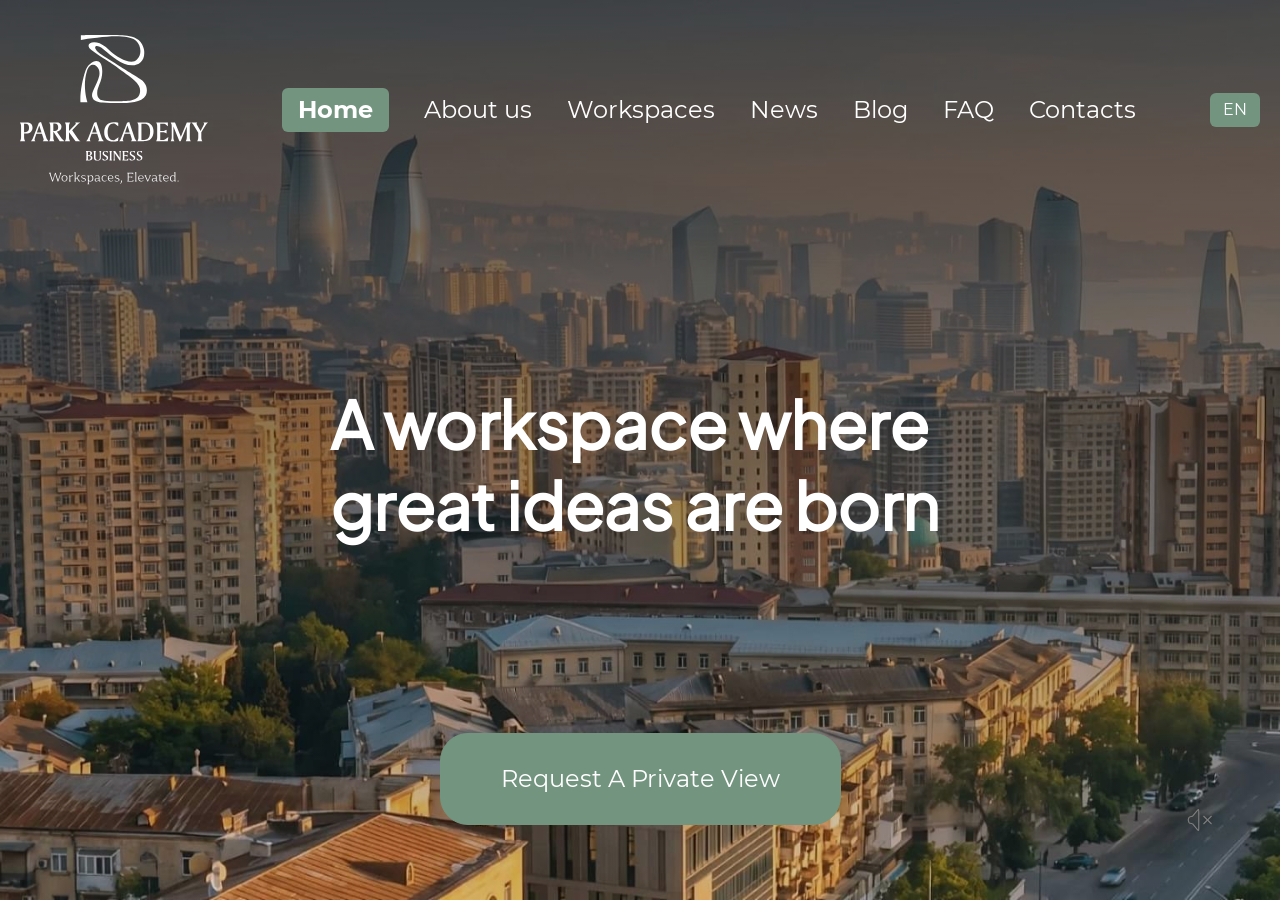
==== commit d8a9c510: "11 commit" ====
--- a/index.html
+++ b/index.html
@@ -6,7 +6,7 @@
 	<meta charset="UTF-8">
 	<meta name="format-detection" content="telephone=no">
 	<!-- <style>body{opacity: 0;}</style> -->
-	<link rel="stylesheet" href="css/style.min.css?_v=20261011160014">
+	<link rel="stylesheet" href="css/style.min.css?_v=20261015142538">
 	<link rel="shortcut icon" href="favicon.ico">
 	<!-- <meta name="robots" content="noindex, nofollow"> -->
 	<meta name="viewport" content="width=device-width, initial-scale=1.0">
@@ -57,17 +57,18 @@
 						<path d="M33.75 33.75L47.25 20.25" stroke-width="2" stroke-linecap="round" />
 						<path d="M47.25 33.75L33.75 20.25" stroke-width="2" stroke-linecap="round" />
 					</svg>
+
+					<svg width="31" height="27" viewBox="0 0 31 27" fill="none" xmlns="http://www.w3.org/2000/svg">
+						<path d="M1.77988 15.9405C0.740078 14.2075 0.740078 12.0425 1.77988 10.3095C2.09718 9.78066 2.62285 9.41021 3.22759 9.28926L5.69659 8.79546C5.84369 8.76604 5.97628 8.68715 6.07231 8.57191L10.3864 3.39498C11.569 1.97592 12.1603 1.26638 12.6879 1.45742C13.2156 1.64846 13.2156 2.57207 13.2156 4.41928L13.2156 21.8307C13.2156 23.6779 13.2156 24.6015 12.6879 24.7926C12.1603 24.9836 11.569 24.2741 10.3864 22.855L6.07231 17.6781C5.97628 17.5628 5.84369 17.484 5.69659 17.4545L3.22759 16.9607C2.62285 16.8398 2.09718 16.4693 1.77988 15.9405Z" stroke-width="2" />
+						<path d="M19.8299 7.96902C21.1903 9.32944 21.958 11.1724 21.9655 13.0963C21.9731 15.0202 21.22 16.8691 19.8704 18.2402" stroke-width="2" stroke-linecap="round" />
+						<path d="M25.8402 4.87543C28.0169 7.0521 29.2451 10.0008 29.2572 13.0791C29.2693 16.1573 28.0644 19.1156 25.9049 21.3093" stroke-width="2" stroke-linecap="round" />
+					</svg>
 				</div>
 			</div>
 
 			<div class="header__content">
 				<div class="_container">
 					<h2 class="header__title" data-watch data-watch-once>A workspace where great ideas are born</h2>
-					<div class="header__border" data-watch data-watch-once></div>
-					<div class="header__text" data-watch data-watch-once>Every great business begins with an idea. But ambition
-						alone is never enough. It
-						takes the right environment, the right circle and a level of service that matches the scale of your
-						goals</div>
 					<div class="header__button-container" data-watch data-watch-once>
 						<a href="#" class="header__button button modal-cart-open">
 							<span>Request A Private View</span>
@@ -707,7 +708,7 @@
 			</div>
 		</footer>
 	</div>
-	<script src="js/app.min.js?_v=20261011160014"></script>
+	<script src="js/app.min.js?_v=20261015142538"></script>
 </body>
 
 </html>
--- a/css/style.min.css
+++ b/css/style.min.css
@@ -1 +1 @@
-@font-face{font-family:Montserrat;font-display:swap;src:url(../fonts/Montserrat-Bold.woff2) format("woff2");font-weight:700;font-style:normal}@font-face{font-family:Montserrat;font-display:swap;src:url(../fonts/Montserrat-Regular.woff2) format("woff2");font-weight:400;font-style:normal}@font-face{font-family:PlusJakartaSans;font-display:swap;src:url(../fonts/PlusJakartaSans-Regular.woff2) format("woff2");font-weight:400;font-style:normal}*{padding:0;margin:0;border:0}*,*::after,*::before{box-sizing:border-box}*::after,*::before{display:inline-block}body,html{height:100%;overflow:hidden;min-width:320px}body{color:#000;font-family:Montserrat,sans-serif;font-size:1rem;line-height:1.25;-ms-text-size-adjust:100%;-moz-text-size-adjust:100%;-webkit-text-size-adjust:100%;-webkit-font-smoothing:antialiased;-moz-osx-font-smoothing:grayscale}button,input,textarea{font-family:Montserrat,sans-serif;font-size:inherit;line-height:inherit;color:inherit;background-color:rgba(0,0,0,0)}input,textarea{width:100%}label{display:inline-block}button,option,select{cursor:pointer}a{display:inline-block;color:inherit;text-decoration:none}ul li{list-style:none}img{vertical-align:top}h1,h2,h3,h4,h5,h6{font-weight:inherit;font-size:inherit}html{scroll-behavior:smooth}.main{background-color:#fff}.main-main{background-color:#e3e2ca}.wrapper{height:100%;display:flex;flex-direction:column;overflow-y:auto;overflow-x:hidden;-webkit-overflow-scrolling:touch}.wrapper>main{flex:1 1 auto}.wrapper>*{min-width:0}.lock .wrapper{overflow:hidden;touch-action:none;-ms-scroll-chaining:none;overscroll-behavior:none}.page.secondary{background-color:#e3e2ca}._container{padding:0 14px}.header{position:relative;padding:30px 0 15px;background-color:#fff}.header.header-main{padding:30px 0 60px;background-color:#000}.header__top{position:relative}.menu-active .header__top{z-index:32}.header__top ._container{display:flex;align-items:center;justify-content:space-between;gap:10px}.header__burger{position:relative;width:38px;height:25px}.header__burger span{position:absolute;left:0;width:100%;height:3px;background-color:#000;transition:all .5s ease}.header-main .header__burger span{background-color:#fff}.menu-active .header__burger span{background-color:#000}.menu-active .header__burger span:first-child{top:calc(50% - 1.5px);-webkit-transform:rotate(45deg);transform:rotate(45deg)}.menu-active .header__burger span:nth-child(2){opacity:0;visibility:hidden}.menu-active .header__burger span:last-child{top:calc(50% - 1.5px);-webkit-transform:rotate(-45deg);transform:rotate(-45deg)}.header__burger span:first-child{top:0}.header__burger span:nth-child(2){top:calc(50% - 1.5px);width:22px}.header__burger span:last-child{bottom:0}.header__logo{height:78px;transition:all .5s ease}.menu-active .header__logo{opacity:0;visibility:hidden}.header__logo img{height:100%}.header__navigation{display:none}.header__video{position:relative;margin:20px 0 5px;padding-top:55%;overflow:hidden}.header__video::before{content:"";position:absolute;z-index:2;top:0;left:0;width:100%;height:100%;background:linear-gradient(to bottom,rgba(0,0,0,.65) 0,rgba(0,0,0,.05) 100%)}.header__video video{position:absolute;z-index:1;top:50%;left:50%;-webkit-transform:translate(-50%,-50%);transform:translate(-50%,-50%);width:100%;height:100%;-o-object-fit:cover;object-fit:cover}.header__video-btn{position:absolute;z-index:5;bottom:0;right:15px;height:54px;width:54px;opacity:.4;cursor:pointer;transition:all .5s ease}.header__video-btn.active svg{fill:#fff}.header__video-btn:hover{opacity:1}.header__video-btn:not(.active):hover{opacity:1}.header__video-btn svg{width:100%;height:100%;stroke:#fff;transition:all .5s ease}.header__content{position:relative}.header__title{margin-bottom:20px;max-width:880px;font-size:53px;font-weight:700;font-family:PlusJakartaSans,sans-serif;color:#fff;opacity:0;-webkit-transform:translateX(-200px);transform:translateX(-200px);transition:all 2s cubic-bezier(.16,1,.3,1)}.header__title._watcher-view{opacity:1;-webkit-transform:translateX(0);transform:translateX(0)}.header__border{margin-bottom:35px;height:14px;background-color:#73957f;border-radius:18px;opacity:0;width:0;transition:all 2s cubic-bezier(.16,1,.3,1)}.header__border._watcher-view{opacity:1;width:35%}.header__text{margin-bottom:35px;max-width:850px;font-family:PlusJakartaSans,sans-serif;color:#fff;opacity:0;-webkit-transform:scale(0);transform:scale(0);transition:all 2s cubic-bezier(.16,1,.3,1)}.header__text._watcher-view{opacity:1;-webkit-transform:scale(1);transform:scale(1)}.header__button-container{display:flex;justify-content:flex-start}.header__button-container._watcher-view .header__button{opacity:1;-webkit-transform:translateY(0);transform:translateY(0)}.header__button{opacity:0;-webkit-transform:translateY(200px);transform:translateY(200px);transition:all 2s cubic-bezier(.16,1,.3,1)}.menu{position:fixed;z-index:30;top:0;left:0;width:100%;height:100vh;background-color:#fff;background-image:url(../img/logo-bg.svg);background-position:center;background-size:auto 100%;background-repeat:no-repeat;overflow:hidden;-webkit-transform:scale(0);transform:scale(0);opacity:0;visibility:hidden;transition:all .8s ease}.menu.active{-webkit-transform:scale(1);transform:scale(1);opacity:1;visibility:visible}.menu__container{position:absolute;top:110px;left:0;width:100%;height:calc(100vh - 110px);padding:0 15px 60px;overflow-y:auto}.menu__navigation{margin-bottom:50px;display:flex;flex-direction:column;align-items:flex-start;gap:25px}.menu__link{font-size:32px}.menu__link.active{padding:7px 16px;color:#fff;background-color:#000;border-radius:6px}.menu__contacts{margin-bottom:25px;display:flex;flex-direction:column;gap:30px}.menu__contact{display:flex;align-items:center;gap:7px}.menu__contact span{font-size:24px;font-weight:700;white-space:nowrap}.menu__socials{display:flex;gap:35px}.menu__social{width:40px;height:40px}.menu__social img{width:100%;height:100%}.footer{padding:80px 0}.footer ._container{display:flex;flex-direction:column;align-items:center}.footer__logo{margin-bottom:40px;height:190px}.footer__logo img{height:100%}.footer__adress{margin-bottom:70px;font-size:24px;text-align:center}.footer__contacts{margin-bottom:40px;display:flex;flex-direction:column;align-items:center;gap:20px}.footer__contact{display:flex;align-items:center;gap:15px}.footer__contact svg{width:20px;height:20px;fill:#000;transition:fill .5s ease}.footer__contact span{font-size:24px;font-weight:700;transition:color .5s ease}.footer__mail{margin-bottom:40px;display:flex;align-items:center;gap:15px}.footer__mail svg{width:25px;height:20px;fill:#000;transition:fill .5s ease}.footer__mail span{font-size:24px;font-weight:700;transition:color .5s ease}.footer__socials{margin-bottom:40px;display:flex;justify-content:center;gap:35px}.footer__social{display:flex;align-items:center;justify-content:center;width:40px;height:40px;background-color:#73957f;border:2px solid #73957f;border-radius:6px;transition:all .5s ease}.footer__social svg{width:20px;height:20px;fill:#e3e2ca;transition:fill .5s ease}.footer__copy{text-align:center}body::after{content:"";background-color:rgba(31,41,34,.95);position:fixed;width:100%;height:100%;top:0;left:0;opacity:0;transition:opacity .8s ease 0s;pointer-events:none;z-index:149}.popup_show body::after{opacity:1}.popup{position:fixed;top:0;left:0;bottom:0;right:0;transition:visibility .8s ease 0s;visibility:hidden;pointer-events:none}.popup.popup_show{z-index:150;visibility:visible;overflow:hidden;pointer-events:auto}.popup.popup_show .popup__content{visibility:visible;-webkit-transform:scale(1);transform:scale(1)}.popup__wrapper{display:flex;flex-direction:column;align-items:center;flex:1 1 auto;width:100%;height:100%;display:flex;justify-content:center;align-items:center}.popup__content{position:relative;display:flex;flex-direction:column;gap:20px;padding:95px 0 0;visibility:hidden;-webkit-transform:scale(0);transform:scale(0);transition:-webkit-transform .3s ease 0s;transition:transform .3s ease 0s;transition:transform .3s ease 0s,-webkit-transform .3s ease 0s;width:100%;max-width:880px;height:100%}.popup__close{position:absolute;top:50px;left:15px;margin-bottom:25px;width:22px;height:22px;cursor:pointer}.popup__close::after,.popup__close::before{content:"";display:block;position:absolute;top:50%;left:50%;width:30px;height:3px;background-color:#fff;border-radius:20px;transition:all .5s ease}.popup__close::before{-webkit-transform:translate(-50%,-50%) rotate(45deg);transform:translate(-50%,-50%) rotate(45deg)}.popup__close::after{-webkit-transform:translate(-50%,-50%) rotate(-45deg);transform:translate(-50%,-50%) rotate(-45deg)}.popup__title{font-size:30px;line-height:120%;font-weight:700;text-align:center}.popup__form{display:flex;flex-direction:column;align-items:center;gap:10px}.popup__form-title{margin-bottom:10px;align-self:start;line-height:120%}.popup__button{position:relative;margin-top:30px;padding:10px 20px!important;cursor:pointer}.popup__button input{display:block;position:absolute;z-index:2;top:0;left:0;width:100%;height:100%;opacity:0;cursor:pointer}.select{min-width:0;position:relative;width:50px}.select__body{position:relative}.select__title{position:relative;z-index:2;cursor:pointer;width:100%}.select__value{display:flex;min-width:0;align-items:center;padding:7px 10px;text-align:center;gap:.625rem;color:#fff;background-color:#000;border-radius:6px;transition:all .5s ease}.header-main .select__value{background-color:#73957f}.menu-active .select__value{background-color:#000}._select-open .select__value{border-radius:6px 6px 0 0}.select.error .select__value{color:red}.select__content{flex:1 1 auto;overflow:hidden;font-size:16px;text-transform:uppercase;text-overflow:ellipsis;white-space:nowrap}.select__options{position:absolute;z-index:1;left:0;top:100%;min-width:100%;padding:0;color:#fff;background-color:#000;border-radius:0 0 6px 6px;overflow:hidden}.header-main .select__options{top:calc(100% - 1px);color:#73957f;background-color:#e3e2ca}.menu-active .select__options{top:100%;color:#fff;background-color:#000}.select__scroll{display:flex;flex-direction:column;overflow-y:auto}.select__scroll::-webkit-scrollbar{width:4px}.select__scroll::-webkit-scrollbar-track{background:#fff}.select__scroll::-webkit-scrollbar-thumb{background:#888;border-radius:4px}.select__scroll::-webkit-scrollbar-thumb:hover{background:#555}.select__option{position:relative;width:100%;padding:10px;transition:all .5s ease}.select__option::before{content:"";position:absolute;top:0;left:3px;width:calc(100% - 6px);height:1px;background-color:#fff}.header-main .select__option::before{background-color:#73957f}.menu-active .select__option::before{background-color:#fff}.select__option._select-selected{color:#73957f}.select__row{display:flex;align-items:center;gap:12px}.select__asset img{height:20px}.select__label{flex-shrink:0;white-space:nowrap}.button{padding:30px 60px;display:flex;justify-content:center;align-items:center;gap:10px;background-color:#73957f;border:1px solid #73957f;border-radius:28px;transition:all .5s ease}.button span{color:#fff;transition:color .5s ease}.button svg{transition:all .5s ease}.button.stroke svg{stroke:#fff}.button.fill svg{fill:#fff}.button.secondary{background-color:#e3e2ca;border:1px solid #e3e2ca}.button.secondary span{color:#000}.button.secondary.stroke svg{stroke:#000}.button.secondary.fill svg{fill:#000}.button.brown span{color:#e3e2ca}.button.brown.stroke svg{stroke:#e3e2ca}.button.brown.fill svg{fill:#e3e2ca}.section{padding:80px 0}.section__title{margin-bottom:25px;font-size:60px}.about{padding:45px 0 80px;background-image:url(../img/logo-bg.svg);background-position:center;background-size:auto 100%;background-repeat:no-repeat}.about__body{display:flex;flex-direction:column;gap:25px}.about__image{position:relative;padding-top:68%;overflow:hidden;border-radius:28px}.about__image img{position:absolute;top:50%;left:50%;-webkit-transform:translate(-50%,-50%);transform:translate(-50%,-50%);width:100%;height:100%;-o-object-fit:cover;object-fit:cover}.about__content-inner{display:flex;flex-direction:column;gap:20px}.about__content-title{font-size:40px;text-transform:uppercase}.about__text{font-family:PlusJakartaSans,sans-serif}.about__button{margin-top:25px;padding:30px 10px}.work-main{background-color:#fff}.work-main__title{margin-bottom:110px;font-size:45px}.work-main__body{margin-bottom:50px;display:flex;flex-direction:column;gap:50px;min-width:0}.work-main__gallery{position:relative;aspect-ratio:364/230}.work-main__gallery-slide{position:absolute;top:0;left:0;width:100%;height:100%;display:flex;align-items:center;gap:14px;background-color:#fff;opacity:1;-webkit-transform:scale(1);transform:scale(1);transition:opacity 1.5s ease,visibility 1.5s ease,-webkit-transform 1.5s ease;transition:opacity 1.5s ease,transform 1.5s ease,visibility 1.5s ease;transition:opacity 1.5s ease,transform 1.5s ease,visibility 1.5s ease,-webkit-transform 1.5s ease}.work-main__gallery-slide[hidden]{opacity:0;visibility:hidden;pointer-events:none;-webkit-transform:scale(0);transform:scale(0)}.work-main__gallery-left{flex:0 0 calc(45% - 7px);width:calc(45% - 7px);display:flex;align-items:center;height:100%}.work-main__gallery-left .work-main__gallery-image{width:100%;aspect-ratio:165/190}.work-main__gallery-image{position:relative;overflow:hidden;border-radius:28px}.work-main__gallery-image img{position:absolute;left:50%;top:50%;-webkit-transform:translate(-50%,-50%);transform:translate(-50%,-50%);width:100%;height:100%;-o-object-fit:cover;object-fit:cover}.work-main__gallery-right{flex:0 0 calc(55% - 7px);width:calc(55% - 7px);height:100%;display:flex;flex-direction:column;gap:14px}.work-main__gallery-right .work-main__gallery-image{flex:0 0 calc(50% - 7px);height:calc(50% - 7px)}.work-main__gallery-right .work-main__gallery-image:first-child{width:100%}.work-main__gallery-right .work-main__gallery-image:last-child{width:85%}.work-main__navigation{display:flex;flex-direction:column;gap:5px}.work-main__nav-item{padding:20px 0;display:flex;align-items:center;gap:0;background-color:rgba(0,0,0,0);border-radius:28px;cursor:pointer;opacity:0;-webkit-transform:translateX(400px);transform:translateX(400px);transition:background-color .5s ease,opacity 2s cubic-bezier(.16,1,.3,1),-webkit-transform 2s cubic-bezier(.16,1,.3,1);transition:background-color .5s ease,opacity 2s cubic-bezier(.16,1,.3,1),transform 2s cubic-bezier(.16,1,.3,1);transition:background-color .5s ease,opacity 2s cubic-bezier(.16,1,.3,1),transform 2s cubic-bezier(.16,1,.3,1),-webkit-transform 2s cubic-bezier(.16,1,.3,1)}._watcher-view>.work-main__nav-item{opacity:1;-webkit-transform:translateX(0);transform:translateX(0)}.work-main__nav-item:hover:not(._tab-active) span{color:#73957f}.work-main__nav-item._tab-active{padding:20px 30px;gap:10px;background-color:#e3e2ca;cursor:default}.work-main__nav-item._tab-active img{width:33px;opacity:1;visibility:visible}.work-main__nav-item img{width:0;height:33px;opacity:0;visibility:hidden;transition:all .3s ease}.work-main__nav-item span{font-size:20px;transition:all .3s ease}.work-main__footer{display:flex;flex-direction:column;gap:40px}.work-main__footer._watcher-view .work-main__button-wrap{opacity:1;-webkit-transform:translateX(0);transform:translateX(0)}.work-main__button-wrap{max-width:300px;opacity:0;transition:all 2s cubic-bezier(.16,1,.3,1)}.work-main__button-wrap:first-child{-webkit-transform:translateX(-400px);transform:translateX(-400px)}.work-main__button-wrap:last-child{-webkit-transform:translateX(400px);transform:translateX(400px)}.work-main__button{gap:15px;padding:25px}.news-main{background-image:url(../img/logo-bg.svg);background-position:center 50px;background-size:auto 650px;background-repeat:no-repeat}.news-main__subtitle{display:none}.news-main__body{display:flex;flex-wrap:wrap;gap:24px;margin-bottom:45px}.news-main__item{flex:0 0 100%;width:100%;display:flex;flex-direction:column;border-radius:14px;transition:box-shadow .5s ease}.news-main__item._watcher-view .news-main__item-wrap{opacity:1;-webkit-transform:translateY(0);transform:translateY(0)}.news-main__item-wrap{display:flex;flex-direction:column;padding-bottom:30px;width:100%;height:100%;background-color:#ebe7dd;border-radius:14px;overflow:hidden;opacity:0;-webkit-transform:translateY(400px);transform:translateY(400px);transition:box-shadow .5s ease,opacity 2s cubic-bezier(.16,1,.3,1),-webkit-transform 2s cubic-bezier(.16,1,.3,1);transition:box-shadow .5s ease,opacity 2s cubic-bezier(.16,1,.3,1),transform 2s cubic-bezier(.16,1,.3,1);transition:box-shadow .5s ease,opacity 2s cubic-bezier(.16,1,.3,1),transform 2s cubic-bezier(.16,1,.3,1),-webkit-transform 2s cubic-bezier(.16,1,.3,1)}.news-main__item-image{position:relative;margin-bottom:15px;padding-top:80%;overflow:hidden}.news-main__item-image img{position:absolute;top:50%;left:50%;-webkit-transform:translate(-50%,-50%);transform:translate(-50%,-50%);width:100%;height:100%;-o-object-fit:cover;object-fit:cover}.news-main__item-row{margin-bottom:30px;display:flex;align-items:center;gap:45px;padding:0 15px;color:#73957f}.news-main__item-num{font-size:22px;font-weight:700}.news-main__item-date{font-size:22px}.news-main__item-title{flex:1 1 auto;margin-bottom:90px;padding:0 15px;font-size:32px;font-weight:700}.news-main__item-btn-wrap{padding:0 15px;display:flex;justify-content:start}.news-main__item-btn{padding:16px 40px}.news-main__btn-wrap{display:flex;justify-content:start}.news-main__btn-wrap._watcher-view .news-main__btn{opacity:1;-webkit-transform:translateY(0);transform:translateY(0)}.news-main__btn{padding:25px 40px;font-size:24px;opacity:0;-webkit-transform:translateY(400px);transform:translateY(400px);transition:all 2s cubic-bezier(.16,1,.3,1)}.blog{padding:80px 0 50px 0;background-color:#fff}.blog__body{display:flex;flex-direction:column;gap:80px}.blog__content{display:flex;flex-direction:column;gap:20px}.blog__image{position:relative;padding-top:115%;border-radius:28px;overflow:hidden;transition:box-shadow .5s ease}.blog__image img{position:absolute;top:50%;left:50%;-webkit-transform:translate(-50%,-50%);transform:translate(-50%,-50%);width:100%;height:100%;-o-object-fit:cover;object-fit:cover}.blog__date{text-transform:uppercase}.blog__content-title{font-size:40px}.blog__text{font-family:PlusJakartaSans,sans-serif}.blog__btn-wrap{display:flex;justify-content:start;margin-top:30px}.blog__btn{padding:25px 60px}.blog__btn span{font-size:24px}.blog__list{display:flex;flex-direction:column;gap:30px}.blog__article{padding-bottom:30px;border-bottom:1px solid #000}.blog__article:last-child{padding-bottom:0;border-bottom:none}.blog__article-wrap{display:flex;flex-direction:column;gap:15px;border-radius:28px;transition:box-shadow .5s ease}.blog__article-img{position:relative;padding-top:53%;border-radius:28px;overflow:hidden}.blog__article-img img{position:absolute;top:50%;left:50%;-webkit-transform:translate(-50%,-50%);transform:translate(-50%,-50%);width:100%;height:100%;-o-object-fit:cover;object-fit:cover}.blog__article-content{display:flex;flex-direction:column;gap:15px}.blog__article-date{text-transform:uppercase}.blog__article-title{font-size:24px}.info{padding:40px 0 80px;background-color:#fff}.info.secondary{background-color:rgba(0,0,0,0)}.info.secondary blockquote{background-color:#fff}.info.secondary table td,.info.secondary table th{background-color:#fff}.info__body{display:flex;flex-direction:column;gap:20px}.info__body h1{font-size:60px}.info__body h1:first-child{text-align:center}.info__body h2{font-size:50px}.info__body h3{font-size:32px}.info__body h4{font-size:22px}.info__body h5{font-size:20px}.info__body h6{font-size:18px}.info__body img{display:inline-block;width:100%}.info__body a{color:#73957f;text-decoration:underline;transition:all .5s ease}.info__body blockquote{padding:25px 20px;background-color:#e3e2ca;border-radius:10px}.info__body ol,.info__body ul{display:flex;flex-direction:column;gap:5px}.info__body ol li,.info__body ul li{list-style-position:inside}.info__body ul li{list-style-type:disc}.info__body table{width:100%;border-collapse:collapse}.info__body table td,.info__body table th{padding:12px 15px;min-width:200px}.info__body table th{text-align:left;color:#000;border:1px solid #b5b5b5}.info__body table td{border:1px solid #b5b5b5}.info__body table tr:nth-child(2) td{border-top:none}.info__table{width:100%;padding-bottom:10px;overflow-x:auto}.breadcrumbs{padding-top:20px}.breadcrumbs__list{display:flex;gap:50px;padding-bottom:5px;overflow-x:auto}.breadcrumbs__item{display:flex;align-items:center;font-size:14px;white-space:nowrap}.breadcrumbs__item.link{position:relative;color:#73957f;transition:color .5s ease}.breadcrumbs__item.link::after{content:"";position:absolute;top:calc(50% - 6px);left:calc(100% + 10px);width:26px;height:12px;background:url(../img/icon/arrow-bc.svg) center/100% no-repeat}.workspaces{padding:45px 0 50px}.workspaces__title{font-size:50px}.workspaces__section{margin-bottom:85px}.workspaces__section:last-child{margin-bottom:0}.workspaces__section-title{margin-bottom:20px;font-size:35px}.workspaces__body{display:flex;flex-direction:column;gap:20px}.workspaces__gallery{display:flex;align-items:center;gap:14px;width:100%;aspect-ratio:365/230}.workspaces__gallery-left{flex:0 0 calc(45% - 7px);width:calc(45% - 7px);height:100%;display:flex;align-items:center}.workspaces__gallery-left .workspaces__gallery-image{width:100%;height:100%}.workspaces__gallery-left .workspaces__gallery-image.small{height:80%}.workspaces__gallery-image{position:relative;border-radius:14px;overflow:hidden}.workspaces__gallery-image img{position:absolute;left:50%;top:50%;-webkit-transform:translate(-50%,-50%);transform:translate(-50%,-50%);width:100%;height:100%;-o-object-fit:cover;object-fit:cover}.workspaces__gallery-right{flex:0 0 calc(55% - 7px);width:calc(55% - 7px);height:100%;display:flex;flex-direction:column;gap:14px}.workspaces__gallery-right .workspaces__gallery-image{flex:0 0 calc(50% - 7px);height:calc(50% - 7px);width:100%}.workspaces__gallery-right .workspaces__gallery-image.small{width:85%}.workspaces__content-inner{display:flex;flex-direction:column}.workspaces__content-title{margin-bottom:15px;font-size:25px}.workspaces__content-body{margin-bottom:45px;display:flex;flex-direction:column;gap:15px}.workspaces__content-body h5{font-weight:700}.workspaces__content-body ul{display:inline-flex;flex-direction:column;gap:5px}.workspaces__content-body ul li{list-style-type:disc;list-style-position:inside}.workspaces__button{padding:30px 20px;width:100%;max-width:500px}.news{padding:65px 0 50px}.news__title{margin-bottom:35px;font-size:50px}.news__body{display:flex;flex-wrap:wrap;gap:24px}.news__item{flex:0 0 100%;width:100%;display:flex;flex-direction:column;transition:box-shadow .5s ease}.news__item._watcher-view .news__item-wrap{opacity:1;-webkit-transform:translateY(0);transform:translateY(0)}.news__item-wrap{display:flex;flex-direction:column;padding:12px;width:100%;height:100%;background-color:#fff;opacity:0;-webkit-transform:translateY(400px);transform:translateY(400px);transition:all 2s cubic-bezier(.16,1,.3,1)}.news__item-date{margin-bottom:25px;font-size:14px;text-align:center;color:#73957f}.news__item-title{flex:1 1 auto;margin-bottom:5px;font-size:20px;font-weight:700;text-transform:uppercase}.news__item-content{position:relative;padding-top:95%;overflow:hidden}.news__item-content img{position:absolute;z-index:1;top:50%;left:50%;width:100%;height:100%;-o-object-fit:cover;object-fit:cover;-webkit-transform:translate(-50%,-50%);transform:translate(-50%,-50%)}.news__item-text{position:absolute;z-index:2;top:0;left:0;width:100%;min-height:83px;padding:16px 12px;background-color:rgba(255,255,255,.85);font-size:14px}.news__item-btn{position:absolute;z-index:2;right:10px;bottom:10px;padding:10px;display:flex;align-items:center;gap:14px;background-color:rgba(255,255,255,.5);transition:all .5s ease}.news__item-btn span{font-size:16px}.news__item-btn img{position:static;-webkit-transform:translate(0,0);transform:translate(0,0);width:45px;height:12px}.article{padding:45px 0 0}.article__date{margin-bottom:25px}.article__title{margin-bottom:35px;font-size:50px}.article__content p{margin-bottom:20px}.article__content p:last-child{margin-bottom:0}.article__content img{display:inline-block;margin-bottom:20px;width:100%}.faq{padding:45px 0 80px}.faq__spollers{display:flex;flex-direction:column;gap:20px;max-width:1200px;margin:0 auto}.faq__item{border:1px solid #000}.faq__item-title{position:relative;padding:10px 60px 10px 15px;font-size:20px;font-weight:700;list-style:none}.faq__item-title::after{content:"";position:absolute;top:50%;right:20px;width:22px;height:11px;background-color:#000;-webkit-transform:translateY(-50%);transform:translateY(-50%);background:url(../img/icon/arrow-slide.svg) no-repeat center center;transition:all .5s ease}.faq__item-title._spoller-active::after{-webkit-transform:translateY(-50%) rotateX(180deg);transform:translateY(-50%) rotateX(180deg)}.faq__item-body{padding:10px 40px 25px 40px}.contacts{padding:45px 0 80px}.contacts__title{margin-bottom:45px;font-size:50px;text-align:center}.contacts__info{margin-bottom:80px;display:flex;flex-direction:column;align-items:center}.contacts__adress{margin-bottom:35px;font-size:30px;font-weight:700;text-align:center}.contacts__contacts{margin-bottom:35px;display:flex;flex-direction:column;align-items:center;gap:15px}.contacts__contact{display:flex;align-items:center;gap:15px}.contacts__contact svg{width:20px;height:20px;fill:#000;transition:fill .5s ease}.contacts__contact span{font-size:24px;font-weight:700;transition:color .5s ease}.contacts__mail{margin-bottom:45px;display:flex;align-items:center;gap:15px}.contacts__mail svg{width:25px;height:20px;fill:#000;transition:fill .5s ease}.contacts__mail span{font-size:24px;font-weight:700;transition:color .5s ease}.contacts__socials{display:flex;justify-content:center;gap:35px}.contacts__social{display:flex;align-items:center;justify-content:center;width:40px;height:40px;background-color:#73957f;border:2px solid #73957f;border-radius:6px;transition:all .5s ease}.contacts__social svg{width:20px;height:20px;fill:#e3e2ca;transition:fill .5s ease}.form{max-width:880px;margin:0 auto;display:flex;flex-direction:column;gap:30px}.form-popup{max-width:none;width:100%;height:100%;padding:0 15px 50px;gap:20px;overflow-y:auto}.form__title{margin-bottom:10px;font-size:30px;font-weight:700}.form-popup .form__title{margin-bottom:0;color:#fff}.form__row{display:flex;flex-direction:column;gap:10px}.form__row-name{font-weight:700}.form-popup .form__row-name{color:#fff}.form__input{padding:10px 25px;border:2px solid #000;outline:0;transition:all .5s ease}.form__input::-webkit-input-placeholder{color:#000}.form__input:-ms-input-placeholder{color:#000}.form__input::-ms-input-placeholder{color:#000}.form__input::placeholder{color:#000}.form__input:focus{border-color:#1f2922}.form__input.error{border-color:red}.form-popup .form__input{background-color:#fff}.form textarea.form__input{padding:25px;min-height:100px}.form__button-wrap{margin-top:50px;display:flex;justify-content:center}.form-popup .form__button-wrap{margin-top:20px;justify-content:flex-start}.form__button{position:relative;padding:25px;width:100%;text-align:center;background-color:#73957f;border-radius:28px;border:1px solid #73957f;transition:all .5s ease}.form-popup .form__button{width:175px}.form__button input{position:absolute;z-index:2;top:0;left:0;width:100%;height:100%;opacity:0;cursor:pointer}.form__button span{position:relative;padding-left:40px;font-size:18px;color:#e3e2ca;transition:color .5s ease}.form-popup .form__button span{padding-left:0}.form__button span::before{content:"";position:absolute;left:0;top:50%;-webkit-transform:translateY(-50%);transform:translateY(-50%);border-left:22px solid #e3e2ca;border-top:11px solid transparent;border-bottom:11px solid transparent;transition:all .5s ease}.form-popup .form__button span::before{display:none}.map{padding:45px 0 80px}.map__title{margin-bottom:45px;font-size:50px;text-align:center}.map__container{position:relative;padding-top:100%;overflow:hidden}.map__container iframe{position:absolute;top:50%;left:50%;-webkit-transform:translate(-50%,-50%);transform:translate(-50%,-50%);width:100%;height:100%;-o-object-fit:cover;object-fit:cover}.about-page{padding:45px 0 50px}.about-page__title{margin-bottom:35px;font-size:50px;text-align:center}.about-page__body img{margin-bottom:20px;display:block;width:100%}.about-page p{margin-bottom:20px}.watcher-element{opacity:0;transition:opacity 2s cubic-bezier(.16,1,.3,1),-webkit-transform 2s cubic-bezier(.16,1,.3,1);transition:opacity 2s cubic-bezier(.16,1,.3,1),transform 2s cubic-bezier(.16,1,.3,1);transition:opacity 2s cubic-bezier(.16,1,.3,1),transform 2s cubic-bezier(.16,1,.3,1),-webkit-transform 2s cubic-bezier(.16,1,.3,1)}.watcher-element.left-x{-webkit-transform:translateX(-400px);transform:translateX(-400px)}.watcher-element.right-x{-webkit-transform:translateX(400px);transform:translateX(400px)}.watcher-element.bottom-y{-webkit-transform:translateY(400px);transform:translateY(400px)}._watcher-view>.watcher-element{opacity:1;-webkit-transform:none;transform:none}span.watcher-element{display:block}@media (min-width:29.99875em){.work-main__title{font-size:60px}.news-main__btn{padding:25px 60px}.form__button{max-width:440px}.map__container{padding-top:75%}}@media (min-width:47.99875em){.footer__contacts{flex-direction:row;gap:60px}.about__button{align-self:start;padding:25px 60px}.work-main__title{margin-bottom:50px}.work-main__footer{flex-direction:row;justify-content:space-between}.work-main__button-wrap{max-width:none;width:320px}.news-main__item{flex:0 0 calc(50% - 12px);width:calc(50% - 12px)}.news-main__btn-wrap{justify-content:center}.blog__body{flex-direction:row;gap:50px}.blog__content{flex:0 0 calc(55% - 25px);width:calc(55% - 25px)}.blog__list{flex:0 0 calc(45% - 25px);width:calc(45% - 25px)}.news__item{flex:0 0 calc(50% - 12px);width:calc(50% - 12px)}.news__item:nth-child(2n) .news__item-wrap{transition-delay:.3s}.map__container{padding-top:50%}}@media (min-width:61.99875em){._container{padding:0;margin:0 auto;width:950px}.header{padding:35px 0}.header.header-main{flex-shrink:0;display:flex;flex-direction:column;height:100vh;height:100svh;padding:35px 0 4%}.header__top{z-index:2;margin-bottom:10px}.header__burger{display:none}.header__logo{height:100px}.header__navigation{display:flex;align-items:center;justify-content:center;gap:25px}.header__link{font-size:20px;color:#000;white-space:nowrap;transition:color .5s ease}.header__link.active{padding:7px 16px;font-weight:700;color:#fff;background-color:#000;border-radius:6px;cursor:default}.header__link:hover:not(.active){color:#73957f}.header-main .header__link{color:#fff}.header-main .header__link.active{color:#fff;background-color:#73957f}.header__video{position:absolute;z-index:1;left:0;top:0;width:100%;height:100%;padding:0;margin:0}.header__video-btn{right:60px;bottom:60px}.header__video-btn:hover svg{stroke:#73957f;fill:#73957f}.header__video-btn:not(.active):hover svg{stroke:#73957f;fill:transparent}.header__content{z-index:2;flex:1 1 auto;display:flex;pointer-events:none}.header__content ._container{height:100%;display:flex;flex-direction:column;justify-content:space-between}.header__title{margin-bottom:0;font-size:clamp(48px,min(5.5vw,9vh),100px)}.header__border{margin-bottom:0}.header__text{margin-bottom:0}.header__button-container{justify-content:center}.header__button{pointer-events:auto}.footer__contact:hover svg{fill:#73957f}.footer__contact:hover span{color:#73957f}.footer__mail:hover svg{fill:#73957f}.footer__mail:hover span{color:#73957f}.footer__social:hover{background-color:#e3e2ca}.footer__social:hover svg{fill:#73957f}.popup__close:hover::after,.popup__close:hover::before{background-color:#73957f}.select__title:hover .select__value{color:#73957f}.header-main .select__title:hover .select__value{color:#000}.select__option:hover{color:#73957f}.header-main .select__option:hover{color:#000}.button span{font-size:24px}.button:hover{background-color:#fff}.button:hover span{color:#73957f}.button:hover.stroke svg{stroke:#73957f}.button:hover.fill svg{fill:#73957f}.button:hover.secondary span{color:#e3e2ca}.button:hover.secondary.stroke svg{stroke:#e3e2ca}.button:hover.secondary.fill svg{fill:#e3e2ca}.section{padding:100px 0}.section__title{margin-bottom:35px;font-size:80px}.section__title.center{text-align:center}.about{padding:100px 0}.work-main__title{font-size:80px}.work-main__body{flex-direction:row;align-items:start}.work-main__gallery{flex:1 1 auto}.work-main__navigation{flex:0 0 350px}.work-main__nav-item{padding:20px 30px}.work-main__footer{gap:50px}.work-main__button-wrap:first-child{flex:1 1 auto}.work-main__button-wrap:first-child .work-main__button{width:400px}.work-main__button-wrap:last-child{flex:0 0 350px;padding-left:30px}.news-main__item:hover{box-shadow:0 4px 20px rgba(0,0,0,.2)}.blog{padding:100px 0 50px}.blog__image:hover{box-shadow:0 4px 20px rgba(0,0,0,.2)}.info{padding:50px 0 100px}.info__body{gap:25px}.info__body a:hover{color:#e3e2ca}.breadcrumbs{padding-top:35px}.breadcrumbs__item{font-size:16px}.breadcrumbs__item.link:hover{color:#000}.workspaces{padding:55px 0 50px}.workspaces__title{font-size:80px}.reverse .workspaces__section-title{text-align:right}.workspaces__body{flex-direction:row}.reverse .workspaces__body{flex-direction:row-reverse;text-align:right}.workspaces__gallery{flex:1 1 auto}.workspaces__content{flex:0 0 500px;width:500px}.reverse .workspaces__content-inner{align-items:flex-end}.workspaces__content-title{font-size:35px}.reverse .workspaces__content-body{align-items:flex-end}.reverse .workspaces__content-body ul{text-align:left}.workspaces__btn-wrapper{width:100%}.reverse .workspaces__btn-wrapper{display:flex;justify-content:flex-end}.news{padding:90px 0 50px}.news__title{font-size:80px}.news__item:hover{box-shadow:0 4px 20px rgba(0,0,0,.4)}.news__item-btn:hover{background-color:#e3e2ca}.article{padding:55px 0 0}.article__title{font-size:80px}.article__content img{width:400px;float:left;margin-right:20px}.faq{padding:55px 0 100px}.faq__item-title{padding:20px 100px 20px 60px;font-size:25px}.faq__item-title::after{right:60px}.faq__item-body{padding:10px 80px 25px 80px}.contacts{padding:55px 0 50px}.contacts__title{font-size:80px}.contacts__info{margin-bottom:50px}.contacts__adress{margin-bottom:25px}.contacts__contacts{margin-bottom:30px;flex-direction:row;gap:60px}.contacts__contact:hover svg{fill:#73957f}.contacts__contact:hover span{color:#73957f}.contacts__mail{margin-bottom:35px}.contacts__mail:hover svg{fill:#73957f}.contacts__mail:hover span{color:#73957f}.contacts__social:hover{background-color:#e3e2ca}.contacts__social:hover svg{fill:#73957f}.form-popup{gap:30px}.form__input:hover{border-color:#73957f}.form__button-wrap{margin-top:20px}.form__button:hover{background-color:#e3e2ca}.form__button:hover span{color:#73957f}.form__button:hover span::before{border-left-color:#73957f}.map{padding:50px 0 150px}.map__title{font-size:80px}.map__container{padding-top:35%}.about-page{padding:55px 0 50px}.about-page__title{font-size:80px}.about-page__body img{width:45%;margin-top:20px}.about-page__body img.left{float:left;margin-right:20px}.about-page__body img.right{float:right;margin-left:20px}}@media (min-width:79.99875em){._container{width:1240px}.header__logo{height:150px}.header__navigation{gap:35px}.header__link{font-size:24px}.header__content ._container{width:1050px}.header__border{height:24px}.header__border._watcher-view{width:400px}.header__text{font-size:22px}.about__body{flex-direction:row;align-items:center;gap:40px}.about__image{flex:0 0 calc(50% - 30px);width:calc(50% - 30px);padding-top:34%}.about__content-title{font-size:50px}.work-main__gallery-slide{gap:34px}.work-main__gallery-left{flex:0 0 calc(45% - 17px);width:calc(45% - 17px)}.work-main__gallery-right{flex:0 0 calc(55% - 17px);width:calc(55% - 17px);gap:34px}.work-main__gallery-right .work-main__gallery-image{flex:0 0 calc(50% - 17px);width:calc(50% - 17px)}.work-main__navigation{flex:0 0 600px}.work-main__nav-item{align-self:start}.work-main__nav-item span{font-size:30px}.work-main__button-wrap:last-child{flex:0 0 600px}.work-main__button-wrap:last-child .work-main__button{width:320px}.news-main{background-image:url(../img/logo-bg-rotate.svg);background-position:center;background-size:auto 90%}.news-main__subtitle{display:block;margin-bottom:60px;font-size:22px;text-align:center;opacity:0;-webkit-transform:scale(0);transform:scale(0);transition:all 2s cubic-bezier(.16,1,.3,1)}.news-main__subtitle._watcher-view{opacity:1;-webkit-transform:scale(1);transform:scale(1)}.news-main__body{gap:34px;margin-bottom:60px}.news-main__item{flex:0 0 calc(25% - 25.5px);width:calc(25% - 25.5px)}.news-main__item:nth-child(4n+2) .news-main__item-wrap{transition-delay:.4s}.news-main__item:nth-child(4n+3) .news-main__item-wrap{transition-delay:.8s}.news-main__item:nth-child(4n+4) .news-main__item-wrap{transition-delay:1.2s}.blog__image{padding-top:53%}.blog__date{font-size:22px}.blog__content-title{font-size:60px}.blog__text{font-size:22px}.info__body h1{font-size:80px}.info__body h2{font-size:60px}.info__body h3{font-size:45px}.info__body h4{font-size:35px}.info__body h5{font-size:22px}.info__body h6{font-size:20px}.workspaces__section-title{font-size:50px}.workspaces__body{align-items:flex-start;gap:34px}.workspaces__gallery{flex:0 0 calc(50% - 17px);width:calc(50% - 17px)}.workspaces__content{flex:0 0 calc(50% - 17px);width:calc(50% - 17px)}.news__item{flex:0 0 calc(33.333% - 16px);width:calc(33.333% - 16px)}.news__item:nth-child(2n) .news__item-wrap{transition-delay:0s}.news__item:nth-child(3n+2) .news__item-wrap{transition-delay:.3s}.news__item:nth-child(3n+3) .news__item-wrap{transition-delay:.6s}.article__content img{width:800px}.faq__item-title{padding:35px 140px 35px 60px;font-size:30px}.faq__item-title::after{right:100px}.faq__item-body{padding:10px 120px 25px 120px}}@media (min-width:89.99875em){._container{width:1400px}.header__logo{height:150px}.footer{padding:100px 0}.footer__adress{margin-bottom:40px}.footer__contacts{margin-bottom:30px}.section__title{margin-bottom:50px;font-size:100px}.work-main__title{font-size:100px}.blog__article-wrap:hover{box-shadow:0 4px 20px rgba(0,0,0,.2)}.blog__article-wrap{flex-direction:row;align-items:center;gap:26px}.blog__article-img{flex:0 0 calc(50% - 13px);width:calc(50% - 13px);padding-top:26%}.workspaces__title{font-size:100px}.workspaces__section{margin-bottom:100px}.workspaces__section-title{margin-bottom:35px}.workspaces__content-title{margin-bottom:30px;font-size:50px}.news__title{margin-bottom:55px;font-size:100px}.article__title{margin-bottom:55px;font-size:100px}.contacts__title{font-size:100px}.map__title{font-size:100px}.about-page__title{font-size:100px}}@media (min-width:114.99875em){._container{width:1800px}.header__logo{height:190px}.about__body{gap:60px}.about__content-inner{gap:25px}.about__content-title{font-size:60px}.work-main__body{gap:130px}.blog__content-title{font-size:80px}.info__body h1{font-size:100px}.info__body h2{font-size:70px}.info__body h3{font-size:60px}.info__body h4{font-size:45px}.workspaces__section-title{font-size:70px}.news__body{gap:34px}.news__item{flex:0 0 calc(25% - 25.5px);width:calc(25% - 25.5px)}.news__item:nth-child(3n+2) .news__item-wrap{transition-delay:0s}.news__item:nth-child(3n+3) .news__item-wrap{transition-delay:0s}.news__item:nth-child(4n+2) .news__item-wrap{transition-delay:.3s}.news__item:nth-child(4n+3) .news__item-wrap{transition-delay:.6s}.news__item:nth-child(4n+4) .news__item-wrap{transition-delay:.9s}}+@font-face{font-family:Montserrat;font-display:swap;src:url(../fonts/Montserrat-Bold.woff2) format("woff2");font-weight:700;font-style:normal}@font-face{font-family:Montserrat;font-display:swap;src:url(../fonts/Montserrat-Regular.woff2) format("woff2");font-weight:400;font-style:normal}@font-face{font-family:PlusJakartaSans;font-display:swap;src:url(../fonts/PlusJakartaSans-Regular.woff2) format("woff2");font-weight:400;font-style:normal}*{padding:0;margin:0;border:0}*,*::after,*::before{box-sizing:border-box}*::after,*::before{display:inline-block}body,html{height:100%;overflow:hidden;min-width:320px}body{color:#000;font-family:Montserrat,sans-serif;font-size:1rem;line-height:1.25;-ms-text-size-adjust:100%;-moz-text-size-adjust:100%;-webkit-text-size-adjust:100%;-webkit-font-smoothing:antialiased;-moz-osx-font-smoothing:grayscale}button,input,textarea{font-family:Montserrat,sans-serif;font-size:inherit;line-height:inherit;color:inherit;background-color:rgba(0,0,0,0)}input,textarea{width:100%}label{display:inline-block}button,option,select{cursor:pointer}a{display:inline-block;color:inherit;text-decoration:none}ul li{list-style:none}img{vertical-align:top}h1,h2,h3,h4,h5,h6{font-weight:inherit;font-size:inherit}html{scroll-behavior:smooth}.main{background-color:#fff}.main-main{background-color:#e3e2ca}.wrapper{height:100%;display:flex;flex-direction:column;overflow-y:auto;overflow-x:hidden;-webkit-overflow-scrolling:touch}.wrapper>main{flex:1 1 auto}.wrapper>*{min-width:0}.lock .wrapper{overflow:hidden;touch-action:none;-ms-scroll-chaining:none;overscroll-behavior:none}.page.secondary{background-color:#e3e2ca}._container{padding:0 14px}.header{position:relative;padding:30px 0 15px;background-color:#fff}.header.header-main{padding:30px 0 60px;background-color:#000}.header__top{position:relative}.menu-active .header__top{z-index:32}.header__top ._container{display:flex;align-items:center;justify-content:space-between;gap:10px}.header__burger{position:relative;width:38px;height:25px}.header__burger span{position:absolute;left:0;width:100%;height:3px;background-color:#000;transition:all .5s ease}.header-main .header__burger span{background-color:#fff}.menu-active .header__burger span{background-color:#000}.menu-active .header__burger span:first-child{top:calc(50% - 1.5px);-webkit-transform:rotate(45deg);transform:rotate(45deg)}.menu-active .header__burger span:nth-child(2){opacity:0;visibility:hidden}.menu-active .header__burger span:last-child{top:calc(50% - 1.5px);-webkit-transform:rotate(-45deg);transform:rotate(-45deg)}.header__burger span:first-child{top:0}.header__burger span:nth-child(2){top:calc(50% - 1.5px);width:22px}.header__burger span:last-child{bottom:0}.header__logo{height:78px;transition:all .5s ease}.menu-active .header__logo{opacity:0;visibility:hidden}.header__logo img{height:100%}.header__navigation{display:none}.header__video{position:relative;margin:20px 0 80px;padding-top:55%;overflow:hidden}.header__video::before{content:"";position:absolute;z-index:2;top:0;left:0;width:100%;height:100%;background:linear-gradient(to bottom,rgba(0,0,0,.65) 0,rgba(0,0,0,.05) 100%)}.header__video video{position:absolute;z-index:1;top:50%;left:50%;-webkit-transform:translate(-50%,-50%);transform:translate(-50%,-50%);width:100%;height:100%;-o-object-fit:cover;object-fit:cover}.header__video-btn{position:absolute;z-index:5;bottom:5px;right:20px;height:40px;width:40px;display:flex;justify-content:center;align-items:center;cursor:pointer;transition:all .5s ease}.header__video-btn.active svg{stroke:#73957f}.header__video-btn.active svg:first-child{opacity:0;visibility:hidden}.header__video-btn.active svg:last-child{opacity:1;visibility:visible}.header__video-btn svg{position:absolute;top:50%;left:50%;-webkit-transform:translate(-50%,-50%);transform:translate(-50%,-50%);width:30px;height:30px;stroke:#7f7f7f;transition:all .5s ease}.header__video-btn svg:last-child{opacity:0;visibility:hidden}.header__content{position:relative}.header__title{margin-bottom:80px;max-width:990px;font-size:53px;font-weight:700;font-family:PlusJakartaSans,sans-serif;color:#fff;opacity:0;-webkit-transform:translateX(-200px);transform:translateX(-200px);transition:all 2s cubic-bezier(.16,1,.3,1)}.header__title._watcher-view{opacity:1;-webkit-transform:translateX(0);transform:translateX(0)}.header__button-container{display:flex;justify-content:flex-start}.header__button-container._watcher-view .header__button{opacity:1;-webkit-transform:translateY(0);transform:translateY(0)}.header__button{opacity:0;-webkit-transform:translateY(200px);transform:translateY(200px);transition:all 2s cubic-bezier(.16,1,.3,1)}.menu{position:fixed;z-index:30;top:0;left:0;width:100%;height:100vh;background-color:#fff;background-image:url(../img/logo-bg.svg);background-position:center;background-size:auto 100%;background-repeat:no-repeat;overflow:hidden;-webkit-transform:scale(0);transform:scale(0);opacity:0;visibility:hidden;transition:all .8s ease}.menu.active{-webkit-transform:scale(1);transform:scale(1);opacity:1;visibility:visible}.menu__container{position:absolute;top:110px;left:0;width:100%;height:calc(100vh - 110px);padding:0 15px 60px;overflow-y:auto}.menu__navigation{margin-bottom:50px;display:flex;flex-direction:column;align-items:flex-start;gap:25px}.menu__link{font-size:32px}.menu__link.active{padding:7px 16px;color:#fff;background-color:#000;border-radius:6px}.menu__contacts{margin-bottom:25px;display:flex;flex-direction:column;gap:30px}.menu__contact{display:flex;align-items:center;gap:7px}.menu__contact span{font-size:24px;font-weight:700;white-space:nowrap}.menu__socials{display:flex;gap:35px}.menu__social{width:40px;height:40px}.menu__social img{width:100%;height:100%}.footer{padding:80px 0}.footer ._container{display:flex;flex-direction:column;align-items:center}.footer__logo{margin-bottom:40px;height:190px}.footer__logo img{height:100%}.footer__adress{margin-bottom:70px;font-size:24px;text-align:center}.footer__contacts{margin-bottom:40px;display:flex;flex-direction:column;align-items:center;gap:20px}.footer__contact{display:flex;align-items:center;gap:15px}.footer__contact svg{width:20px;height:20px;fill:#000;transition:fill .5s ease}.footer__contact span{font-size:24px;font-weight:700;transition:color .5s ease}.footer__mail{margin-bottom:40px;display:flex;align-items:center;gap:15px}.footer__mail svg{width:25px;height:20px;fill:#000;transition:fill .5s ease}.footer__mail span{font-size:24px;font-weight:700;transition:color .5s ease}.footer__socials{margin-bottom:40px;display:flex;justify-content:center;gap:35px}.footer__social{display:flex;align-items:center;justify-content:center;width:40px;height:40px;background-color:#73957f;border:2px solid #73957f;border-radius:6px;transition:all .5s ease}.footer__social svg{width:20px;height:20px;fill:#e3e2ca;transition:fill .5s ease}.footer__copy{text-align:center}body::after{content:"";background-color:rgba(31,41,34,.95);position:fixed;width:100%;height:100%;top:0;left:0;opacity:0;transition:opacity .8s ease 0s;pointer-events:none;z-index:149}.popup_show body::after{opacity:1}.popup{position:fixed;top:0;left:0;bottom:0;right:0;transition:visibility .8s ease 0s;visibility:hidden;pointer-events:none}.popup.popup_show{z-index:150;visibility:visible;overflow:hidden;pointer-events:auto}.popup.popup_show .popup__content{visibility:visible;-webkit-transform:scale(1);transform:scale(1)}.popup__wrapper{display:flex;flex-direction:column;align-items:center;flex:1 1 auto;width:100%;height:100%;display:flex;justify-content:center;align-items:center}.popup__content{position:relative;display:flex;flex-direction:column;gap:20px;padding:95px 0 0;visibility:hidden;-webkit-transform:scale(0);transform:scale(0);transition:-webkit-transform .3s ease 0s;transition:transform .3s ease 0s;transition:transform .3s ease 0s,-webkit-transform .3s ease 0s;width:100%;max-width:880px;height:100%}.popup__close{position:absolute;top:50px;left:15px;margin-bottom:25px;width:22px;height:22px;cursor:pointer}.popup__close::after,.popup__close::before{content:"";display:block;position:absolute;top:50%;left:50%;width:30px;height:3px;background-color:#fff;border-radius:20px;transition:all .5s ease}.popup__close::before{-webkit-transform:translate(-50%,-50%) rotate(45deg);transform:translate(-50%,-50%) rotate(45deg)}.popup__close::after{-webkit-transform:translate(-50%,-50%) rotate(-45deg);transform:translate(-50%,-50%) rotate(-45deg)}.popup__title{font-size:30px;line-height:120%;font-weight:700;text-align:center}.popup__form{display:flex;flex-direction:column;align-items:center;gap:10px}.popup__form-title{margin-bottom:10px;align-self:start;line-height:120%}.popup__button{position:relative;margin-top:30px;padding:10px 20px!important;cursor:pointer}.popup__button input{display:block;position:absolute;z-index:2;top:0;left:0;width:100%;height:100%;opacity:0;cursor:pointer}.select{min-width:0;position:relative;width:50px}.select__body{position:relative}.select__title{position:relative;z-index:2;cursor:pointer;width:100%}.select__value{display:flex;min-width:0;align-items:center;padding:7px 10px;text-align:center;gap:.625rem;color:#fff;background-color:#000;border-radius:6px;transition:all .5s ease}.header-main .select__value{background-color:#73957f}.menu-active .select__value{background-color:#000}._select-open .select__value{border-radius:6px 6px 0 0}.select.error .select__value{color:red}.select__content{flex:1 1 auto;overflow:hidden;font-size:16px;text-transform:uppercase;text-overflow:ellipsis;white-space:nowrap}.select__options{position:absolute;z-index:1;left:0;top:100%;min-width:100%;padding:0;color:#fff;background-color:#000;border-radius:0 0 6px 6px;overflow:hidden}.header-main .select__options{top:calc(100% - 1px);color:#73957f;background-color:#e3e2ca}.menu-active .select__options{top:100%;color:#fff;background-color:#000}.select__scroll{display:flex;flex-direction:column;overflow-y:auto}.select__scroll::-webkit-scrollbar{width:4px}.select__scroll::-webkit-scrollbar-track{background:#fff}.select__scroll::-webkit-scrollbar-thumb{background:#888;border-radius:4px}.select__scroll::-webkit-scrollbar-thumb:hover{background:#555}.select__option{position:relative;width:100%;padding:10px;transition:all .5s ease}.select__option::before{content:"";position:absolute;top:0;left:3px;width:calc(100% - 6px);height:1px;background-color:#fff}.header-main .select__option::before{background-color:#73957f}.menu-active .select__option::before{background-color:#fff}.select__option._select-selected{color:#73957f}.select__row{display:flex;align-items:center;gap:12px}.select__asset img{height:20px}.select__label{flex-shrink:0;white-space:nowrap}.button{padding:30px 60px;display:flex;justify-content:center;align-items:center;gap:10px;background-color:#73957f;border:1px solid #73957f;border-radius:28px;transition:all .5s ease}.button span{color:#fff;transition:color .5s ease}.button svg{transition:all .5s ease}.button.stroke svg{stroke:#fff}.button.fill svg{fill:#fff}.button.secondary{background-color:#e3e2ca;border:1px solid #e3e2ca}.button.secondary span{color:#000}.button.secondary.stroke svg{stroke:#000}.button.secondary.fill svg{fill:#000}.button.brown span{color:#e3e2ca}.button.brown.stroke svg{stroke:#e3e2ca}.button.brown.fill svg{fill:#e3e2ca}.section{padding:80px 0}.section__title{margin-bottom:25px;font-size:60px}.about{padding:45px 0 80px;background-image:url(../img/logo-bg.svg);background-position:center;background-size:auto 100%;background-repeat:no-repeat}.about__body{display:flex;flex-direction:column;gap:25px}.about__image{position:relative;padding-top:68%;overflow:hidden;border-radius:28px}.about__image img{position:absolute;top:50%;left:50%;-webkit-transform:translate(-50%,-50%);transform:translate(-50%,-50%);width:100%;height:100%;-o-object-fit:cover;object-fit:cover}.about__content-inner{display:flex;flex-direction:column;gap:20px}.about__content-title{font-size:40px;text-transform:uppercase}.about__text{font-family:PlusJakartaSans,sans-serif}.about__button{margin-top:25px;padding:30px 10px}.work-main{background-color:#fff}.work-main__title{margin-bottom:110px;font-size:45px}.work-main__body{margin-bottom:50px;display:flex;flex-direction:column;gap:50px;min-width:0}.work-main__gallery{position:relative;aspect-ratio:364/230}.work-main__gallery-slide{position:absolute;top:0;left:0;width:100%;height:100%;display:flex;align-items:center;gap:14px;background-color:#fff;opacity:1;-webkit-transform:scale(1);transform:scale(1);transition:opacity 1.5s ease,visibility 1.5s ease,-webkit-transform 1.5s ease;transition:opacity 1.5s ease,transform 1.5s ease,visibility 1.5s ease;transition:opacity 1.5s ease,transform 1.5s ease,visibility 1.5s ease,-webkit-transform 1.5s ease}.work-main__gallery-slide[hidden]{opacity:0;visibility:hidden;pointer-events:none;-webkit-transform:scale(0);transform:scale(0)}.work-main__gallery-left{flex:0 0 calc(45% - 7px);width:calc(45% - 7px);display:flex;align-items:center;height:100%}.work-main__gallery-left .work-main__gallery-image{width:100%;aspect-ratio:165/190}.work-main__gallery-image{position:relative;overflow:hidden;border-radius:28px}.work-main__gallery-image img{position:absolute;left:50%;top:50%;-webkit-transform:translate(-50%,-50%);transform:translate(-50%,-50%);width:100%;height:100%;-o-object-fit:cover;object-fit:cover}.work-main__gallery-right{flex:0 0 calc(55% - 7px);width:calc(55% - 7px);height:100%;display:flex;flex-direction:column;gap:14px}.work-main__gallery-right .work-main__gallery-image{flex:0 0 calc(50% - 7px);height:calc(50% - 7px)}.work-main__gallery-right .work-main__gallery-image:first-child{width:100%}.work-main__gallery-right .work-main__gallery-image:last-child{width:85%}.work-main__navigation{display:flex;flex-direction:column;gap:5px}.work-main__nav-item{padding:20px 0;display:flex;align-items:center;gap:0;background-color:rgba(0,0,0,0);border-radius:28px;cursor:pointer;opacity:0;-webkit-transform:translateX(400px);transform:translateX(400px);transition:background-color .5s ease,opacity 2s cubic-bezier(.16,1,.3,1),-webkit-transform 2s cubic-bezier(.16,1,.3,1);transition:background-color .5s ease,opacity 2s cubic-bezier(.16,1,.3,1),transform 2s cubic-bezier(.16,1,.3,1);transition:background-color .5s ease,opacity 2s cubic-bezier(.16,1,.3,1),transform 2s cubic-bezier(.16,1,.3,1),-webkit-transform 2s cubic-bezier(.16,1,.3,1)}._watcher-view>.work-main__nav-item{opacity:1;-webkit-transform:translateX(0);transform:translateX(0)}.work-main__nav-item:hover:not(._tab-active) span{color:#73957f}.work-main__nav-item._tab-active{padding:20px 30px;gap:10px;background-color:#e3e2ca;cursor:default}.work-main__nav-item._tab-active img{width:33px;opacity:1;visibility:visible}.work-main__nav-item img{width:0;height:33px;opacity:0;visibility:hidden;transition:all .3s ease}.work-main__nav-item span{font-size:20px;transition:all .3s ease}.work-main__footer{display:flex;flex-direction:column;gap:40px}.work-main__footer._watcher-view .work-main__button-wrap{opacity:1;-webkit-transform:translateX(0);transform:translateX(0)}.work-main__button-wrap{max-width:300px;opacity:0;transition:all 2s cubic-bezier(.16,1,.3,1)}.work-main__button-wrap:first-child{-webkit-transform:translateX(-400px);transform:translateX(-400px)}.work-main__button-wrap:last-child{-webkit-transform:translateX(400px);transform:translateX(400px)}.work-main__button{gap:15px;padding:25px}.news-main{background-image:url(../img/logo-bg.svg);background-position:center 50px;background-size:auto 650px;background-repeat:no-repeat}.news-main__subtitle{display:none}.news-main__body{display:flex;flex-wrap:wrap;gap:24px;margin-bottom:45px}.news-main__item{flex:0 0 100%;width:100%;display:flex;flex-direction:column;border-radius:14px;transition:box-shadow .5s ease}.news-main__item._watcher-view .news-main__item-wrap{opacity:1;-webkit-transform:translateY(0);transform:translateY(0)}.news-main__item-wrap{display:flex;flex-direction:column;padding-bottom:30px;width:100%;height:100%;background-color:#ebe7dd;border-radius:14px;overflow:hidden;opacity:0;-webkit-transform:translateY(400px);transform:translateY(400px);transition:box-shadow .5s ease,opacity 2s cubic-bezier(.16,1,.3,1),-webkit-transform 2s cubic-bezier(.16,1,.3,1);transition:box-shadow .5s ease,opacity 2s cubic-bezier(.16,1,.3,1),transform 2s cubic-bezier(.16,1,.3,1);transition:box-shadow .5s ease,opacity 2s cubic-bezier(.16,1,.3,1),transform 2s cubic-bezier(.16,1,.3,1),-webkit-transform 2s cubic-bezier(.16,1,.3,1)}.news-main__item-image{position:relative;margin-bottom:15px;padding-top:80%;overflow:hidden}.news-main__item-image img{position:absolute;top:50%;left:50%;-webkit-transform:translate(-50%,-50%);transform:translate(-50%,-50%);width:100%;height:100%;-o-object-fit:cover;object-fit:cover}.news-main__item-row{margin-bottom:30px;display:flex;align-items:center;gap:45px;padding:0 15px;color:#73957f}.news-main__item-num{font-size:22px;font-weight:700}.news-main__item-date{font-size:22px}.news-main__item-title{flex:1 1 auto;margin-bottom:90px;padding:0 15px;font-size:32px;font-weight:700}.news-main__item-btn-wrap{padding:0 15px;display:flex;justify-content:start}.news-main__item-btn{padding:16px 40px}.news-main__btn-wrap{display:flex;justify-content:start}.news-main__btn-wrap._watcher-view .news-main__btn{opacity:1;-webkit-transform:translateY(0);transform:translateY(0)}.news-main__btn{padding:25px 40px;font-size:24px;opacity:0;-webkit-transform:translateY(400px);transform:translateY(400px);transition:all 2s cubic-bezier(.16,1,.3,1)}.blog{padding:80px 0 50px 0;background-color:#fff}.blog__body{display:flex;flex-direction:column;gap:80px}.blog__content{display:flex;flex-direction:column;gap:20px}.blog__image{position:relative;padding-top:115%;border-radius:28px;overflow:hidden;transition:box-shadow .5s ease}.blog__image img{position:absolute;top:50%;left:50%;-webkit-transform:translate(-50%,-50%);transform:translate(-50%,-50%);width:100%;height:100%;-o-object-fit:cover;object-fit:cover}.blog__date{text-transform:uppercase}.blog__content-title{font-size:40px}.blog__text{font-family:PlusJakartaSans,sans-serif}.blog__btn-wrap{display:flex;justify-content:start;margin-top:30px}.blog__btn{padding:25px 60px}.blog__btn span{font-size:24px}.blog__list{display:flex;flex-direction:column;gap:30px}.blog__article{padding-bottom:30px;border-bottom:1px solid #000}.blog__article:last-child{padding-bottom:0;border-bottom:none}.blog__article-wrap{display:flex;flex-direction:column;gap:15px;border-radius:28px;transition:box-shadow .5s ease}.blog__article-img{position:relative;padding-top:53%;border-radius:28px;overflow:hidden}.blog__article-img img{position:absolute;top:50%;left:50%;-webkit-transform:translate(-50%,-50%);transform:translate(-50%,-50%);width:100%;height:100%;-o-object-fit:cover;object-fit:cover}.blog__article-content{display:flex;flex-direction:column;gap:15px}.blog__article-date{text-transform:uppercase}.blog__article-title{font-size:24px}.info{padding:40px 0 80px;background-color:#fff}.info.secondary{background-color:rgba(0,0,0,0)}.info.secondary blockquote{background-color:#fff}.info.secondary table td,.info.secondary table th{background-color:#fff}.info__body{display:flex;flex-direction:column;gap:20px}.info__body h1{font-size:60px}.info__body h1:first-child{text-align:center}.info__body h2{font-size:50px}.info__body h3{font-size:32px}.info__body h4{font-size:22px}.info__body h5{font-size:20px}.info__body h6{font-size:18px}.info__body img{display:inline-block;width:100%}.info__body a{color:#73957f;text-decoration:underline;transition:all .5s ease}.info__body blockquote{padding:25px 20px;background-color:#e3e2ca;border-radius:10px}.info__body ol,.info__body ul{display:flex;flex-direction:column;gap:5px}.info__body ol li,.info__body ul li{list-style-position:inside}.info__body ul li{list-style-type:disc}.info__body table{width:100%;border-collapse:collapse}.info__body table td,.info__body table th{padding:12px 15px;min-width:200px}.info__body table th{text-align:left;color:#000;border:1px solid #b5b5b5}.info__body table td{border:1px solid #b5b5b5}.info__body table tr:nth-child(2) td{border-top:none}.info__table{width:100%;padding-bottom:10px;overflow-x:auto}.breadcrumbs{padding-top:20px}.breadcrumbs__list{display:flex;gap:50px;padding-bottom:5px;overflow-x:auto}.breadcrumbs__item{display:flex;align-items:center;font-size:14px;white-space:nowrap}.breadcrumbs__item.link{position:relative;color:#73957f;transition:color .5s ease}.breadcrumbs__item.link::after{content:"";position:absolute;top:calc(50% - 6px);left:calc(100% + 10px);width:26px;height:12px;background:url(../img/icon/arrow-bc.svg) center/100% no-repeat}.workspaces{padding:45px 0 50px}.workspaces__title{font-size:50px}.workspaces__section{margin-bottom:85px}.workspaces__section:last-child{margin-bottom:0}.workspaces__section-title{margin-bottom:20px;font-size:35px}.workspaces__body{display:flex;flex-direction:column;gap:20px}.workspaces__gallery{display:flex;align-items:center;gap:14px;width:100%;aspect-ratio:365/230}.workspaces__gallery-left{flex:0 0 calc(45% - 7px);width:calc(45% - 7px);height:100%;display:flex;align-items:center}.workspaces__gallery-left .workspaces__gallery-image{width:100%;height:100%}.workspaces__gallery-left .workspaces__gallery-image.small{height:80%}.workspaces__gallery-image{position:relative;border-radius:14px;overflow:hidden}.workspaces__gallery-image img{position:absolute;left:50%;top:50%;-webkit-transform:translate(-50%,-50%);transform:translate(-50%,-50%);width:100%;height:100%;-o-object-fit:cover;object-fit:cover}.workspaces__gallery-right{flex:0 0 calc(55% - 7px);width:calc(55% - 7px);height:100%;display:flex;flex-direction:column;gap:14px}.workspaces__gallery-right .workspaces__gallery-image{flex:0 0 calc(50% - 7px);height:calc(50% - 7px);width:100%}.workspaces__gallery-right .workspaces__gallery-image.small{width:85%}.workspaces__content-inner{display:flex;flex-direction:column}.workspaces__content-title{margin-bottom:15px;font-size:25px}.workspaces__content-body{margin-bottom:45px;display:flex;flex-direction:column;gap:15px}.workspaces__content-body h5{font-weight:700}.workspaces__content-body ul{display:inline-flex;flex-direction:column;gap:5px}.workspaces__content-body ul li{list-style-type:disc;list-style-position:inside}.workspaces__button{padding:30px 20px;width:100%;max-width:500px}.news{padding:65px 0 50px}.news__title{margin-bottom:35px;font-size:50px}.news__body{display:flex;flex-wrap:wrap;gap:24px}.news__item{flex:0 0 100%;width:100%;display:flex;flex-direction:column;transition:box-shadow .5s ease}.news__item._watcher-view .news__item-wrap{opacity:1;-webkit-transform:translateY(0);transform:translateY(0)}.news__item-wrap{display:flex;flex-direction:column;padding:12px;width:100%;height:100%;background-color:#fff;opacity:0;-webkit-transform:translateY(400px);transform:translateY(400px);transition:all 2s cubic-bezier(.16,1,.3,1)}.news__item-date{margin-bottom:25px;font-size:14px;text-align:center;color:#73957f}.news__item-title{flex:1 1 auto;margin-bottom:5px;font-size:20px;font-weight:700;text-transform:uppercase}.news__item-content{position:relative;padding-top:95%;overflow:hidden}.news__item-content img{position:absolute;z-index:1;top:50%;left:50%;width:100%;height:100%;-o-object-fit:cover;object-fit:cover;-webkit-transform:translate(-50%,-50%);transform:translate(-50%,-50%)}.news__item-text{position:absolute;z-index:2;top:0;left:0;width:100%;min-height:83px;padding:16px 12px;background-color:rgba(255,255,255,.85);font-size:14px}.news__item-btn{position:absolute;z-index:2;right:10px;bottom:10px;padding:10px;display:flex;align-items:center;gap:14px;background-color:rgba(255,255,255,.5);transition:all .5s ease}.news__item-btn span{font-size:16px}.news__item-btn img{position:static;-webkit-transform:translate(0,0);transform:translate(0,0);width:45px;height:12px}.article{padding:45px 0 0}.article__date{margin-bottom:25px}.article__title{margin-bottom:35px;font-size:50px}.article__content p{margin-bottom:20px}.article__content p:last-child{margin-bottom:0}.article__content img{display:inline-block;margin-bottom:20px;width:100%}.faq{padding:45px 0 80px}.faq__spollers{display:flex;flex-direction:column;gap:20px;max-width:1200px;margin:0 auto}.faq__item{border:1px solid #000}.faq__item-title{position:relative;padding:10px 60px 10px 15px;font-size:20px;font-weight:700;list-style:none}.faq__item-title::after{content:"";position:absolute;top:50%;right:20px;width:22px;height:11px;background-color:#000;-webkit-transform:translateY(-50%);transform:translateY(-50%);background:url(../img/icon/arrow-slide.svg) no-repeat center center;transition:all .5s ease}.faq__item-title._spoller-active::after{-webkit-transform:translateY(-50%) rotateX(180deg);transform:translateY(-50%) rotateX(180deg)}.faq__item-body{padding:10px 40px 25px 40px}.contacts{padding:45px 0 80px}.contacts__title{margin-bottom:45px;font-size:50px;text-align:center}.contacts__info{margin-bottom:80px;display:flex;flex-direction:column;align-items:center}.contacts__adress{margin-bottom:35px;font-size:30px;font-weight:700;text-align:center}.contacts__contacts{margin-bottom:35px;display:flex;flex-direction:column;align-items:center;gap:15px}.contacts__contact{display:flex;align-items:center;gap:15px}.contacts__contact svg{width:20px;height:20px;fill:#000;transition:fill .5s ease}.contacts__contact span{font-size:24px;font-weight:700;transition:color .5s ease}.contacts__mail{margin-bottom:45px;display:flex;align-items:center;gap:15px}.contacts__mail svg{width:25px;height:20px;fill:#000;transition:fill .5s ease}.contacts__mail span{font-size:24px;font-weight:700;transition:color .5s ease}.contacts__socials{display:flex;justify-content:center;gap:35px}.contacts__social{display:flex;align-items:center;justify-content:center;width:40px;height:40px;background-color:#73957f;border:2px solid #73957f;border-radius:6px;transition:all .5s ease}.contacts__social svg{width:20px;height:20px;fill:#e3e2ca;transition:fill .5s ease}.form{max-width:880px;margin:0 auto;display:flex;flex-direction:column;gap:30px}.form-popup{max-width:none;width:100%;height:100%;padding:0 15px 50px;gap:20px;overflow-y:auto}.form__title{margin-bottom:10px;font-size:30px;font-weight:700}.form-popup .form__title{margin-bottom:0;color:#fff}.form__row{display:flex;flex-direction:column;gap:10px}.form__row-name{font-weight:700}.form-popup .form__row-name{color:#fff}.form__input{padding:10px 25px;border:2px solid #000;outline:0;transition:all .5s ease}.form__input::-webkit-input-placeholder{color:#000}.form__input:-ms-input-placeholder{color:#000}.form__input::-ms-input-placeholder{color:#000}.form__input::placeholder{color:#000}.form__input:focus{border-color:#1f2922}.form__input.error{border-color:red}.form-popup .form__input{background-color:#fff}.form textarea.form__input{padding:25px;min-height:100px}.form__button-wrap{margin-top:50px;display:flex;justify-content:center}.form-popup .form__button-wrap{margin-top:20px;justify-content:flex-start}.form__button{position:relative;padding:25px;width:100%;text-align:center;background-color:#73957f;border-radius:28px;border:1px solid #73957f;transition:all .5s ease}.form-popup .form__button{width:175px}.form__button input{position:absolute;z-index:2;top:0;left:0;width:100%;height:100%;opacity:0;cursor:pointer}.form__button span{position:relative;padding-left:40px;font-size:18px;color:#e3e2ca;transition:color .5s ease}.form-popup .form__button span{padding-left:0}.form__button span::before{content:"";position:absolute;left:0;top:50%;-webkit-transform:translateY(-50%);transform:translateY(-50%);border-left:22px solid #e3e2ca;border-top:11px solid transparent;border-bottom:11px solid transparent;transition:all .5s ease}.form-popup .form__button span::before{display:none}.map{padding:45px 0 80px}.map__title{margin-bottom:45px;font-size:50px;text-align:center}.map__container{position:relative;padding-top:100%;overflow:hidden}.map__container iframe{position:absolute;top:50%;left:50%;-webkit-transform:translate(-50%,-50%);transform:translate(-50%,-50%);width:100%;height:100%;-o-object-fit:cover;object-fit:cover}.about-page{padding:45px 0 50px}.about-page__title{margin-bottom:35px;font-size:50px;text-align:center}.about-page__body img{margin-bottom:20px;display:block;width:100%}.about-page p{margin-bottom:20px}.watcher-element{opacity:0;transition:opacity 2s cubic-bezier(.16,1,.3,1),-webkit-transform 2s cubic-bezier(.16,1,.3,1);transition:opacity 2s cubic-bezier(.16,1,.3,1),transform 2s cubic-bezier(.16,1,.3,1);transition:opacity 2s cubic-bezier(.16,1,.3,1),transform 2s cubic-bezier(.16,1,.3,1),-webkit-transform 2s cubic-bezier(.16,1,.3,1)}.watcher-element.left-x{-webkit-transform:translateX(-400px);transform:translateX(-400px)}.watcher-element.right-x{-webkit-transform:translateX(400px);transform:translateX(400px)}.watcher-element.bottom-y{-webkit-transform:translateY(400px);transform:translateY(400px)}._watcher-view>.watcher-element{opacity:1;-webkit-transform:none;transform:none}span.watcher-element{display:block}@media (min-width:29.99875em){.work-main__title{font-size:60px}.news-main__btn{padding:25px 60px}.form__button{max-width:440px}.map__container{padding-top:75%}}@media (min-width:47.99875em){.footer__contacts{flex-direction:row;gap:60px}.about__button{align-self:start;padding:25px 60px}.work-main__title{margin-bottom:50px}.work-main__footer{flex-direction:row;justify-content:space-between}.work-main__button-wrap{max-width:none;width:320px}.news-main__item{flex:0 0 calc(50% - 12px);width:calc(50% - 12px)}.news-main__btn-wrap{justify-content:center}.blog__body{flex-direction:row;gap:50px}.blog__content{flex:0 0 calc(55% - 25px);width:calc(55% - 25px)}.blog__list{flex:0 0 calc(45% - 25px);width:calc(45% - 25px)}.news__item{flex:0 0 calc(50% - 12px);width:calc(50% - 12px)}.news__item:nth-child(2n) .news__item-wrap{transition-delay:.3s}.map__container{padding-top:50%}}@media (min-width:61.99875em){._container{padding:0;margin:0 auto;width:950px}.header{padding:35px 0}.header.header-main{flex-shrink:0;display:flex;flex-direction:column;height:100vh;height:100svh;padding:35px 0 35px}.header.header-main{padding:35px 0 75px}.header__top{z-index:2;margin-bottom:10px}.header__burger{display:none}.header__logo{height:100px}.header__navigation{display:flex;align-items:center;justify-content:center;gap:25px}.header__link{font-size:20px;color:#000;white-space:nowrap;transition:color .5s ease}.header__link.active{padding:7px 16px;font-weight:700;color:#fff;background-color:#000;border-radius:6px;cursor:default}.header__link:hover:not(.active){color:#73957f}.header-main .header__link{color:#fff}.header-main .header__link.active{color:#fff;background-color:#73957f}.header__video{position:absolute;z-index:1;left:0;top:0;width:100%;height:100%;padding:0;margin:0}.header__video-btn{right:60px;bottom:60px}.header__video-btn:hover svg{stroke:#73957f}.header__video-btn:not(.active):hover svg{stroke:#73957f}.header__content{z-index:2;flex:1 1 auto;display:flex;pointer-events:none}.header__content ._container{height:100%;display:flex;flex-direction:column;align-items:center}.header__title{flex:1 1 auto;display:flex;justify-content:center;align-items:center;margin-bottom:0;max-width:620px;font-size:65px}.header__button-container{justify-content:center}.header__button{pointer-events:auto}.footer__contact:hover svg{fill:#73957f}.footer__contact:hover span{color:#73957f}.footer__mail:hover svg{fill:#73957f}.footer__mail:hover span{color:#73957f}.footer__social:hover{background-color:#e3e2ca}.footer__social:hover svg{fill:#73957f}.popup__close:hover::after,.popup__close:hover::before{background-color:#73957f}.select__title:hover .select__value{color:#73957f}.header-main .select__title:hover .select__value{color:#000}.select__option:hover{color:#73957f}.header-main .select__option:hover{color:#000}.button span{font-size:24px}.button:hover{background-color:#fff}.button:hover span{color:#73957f}.button:hover.stroke svg{stroke:#73957f}.button:hover.fill svg{fill:#73957f}.button:hover.secondary span{color:#e3e2ca}.button:hover.secondary.stroke svg{stroke:#e3e2ca}.button:hover.secondary.fill svg{fill:#e3e2ca}.section{padding:100px 0}.section__title{margin-bottom:35px;font-size:80px}.section__title.center{text-align:center}.about{padding:100px 0}.work-main__title{font-size:80px}.work-main__body{flex-direction:row;align-items:start}.work-main__gallery{flex:1 1 auto}.work-main__navigation{flex:0 0 350px}.work-main__nav-item{padding:20px 30px}.work-main__footer{gap:50px}.work-main__button-wrap:first-child{flex:1 1 auto}.work-main__button-wrap:first-child .work-main__button{width:400px}.work-main__button-wrap:last-child{flex:0 0 350px;padding-left:30px}.news-main__item:hover{box-shadow:0 4px 20px rgba(0,0,0,.2)}.blog{padding:100px 0 50px}.blog__image:hover{box-shadow:0 4px 20px rgba(0,0,0,.2)}.info{padding:50px 0 100px}.info__body{gap:25px}.info__body a:hover{color:#e3e2ca}.breadcrumbs{padding-top:35px}.breadcrumbs__item{font-size:16px}.breadcrumbs__item.link:hover{color:#000}.workspaces{padding:55px 0 50px}.workspaces__title{font-size:80px}.reverse .workspaces__section-title{text-align:right}.workspaces__body{flex-direction:row}.reverse .workspaces__body{flex-direction:row-reverse;text-align:right}.workspaces__gallery{flex:1 1 auto}.workspaces__content{flex:0 0 500px;width:500px}.reverse .workspaces__content-inner{align-items:flex-end}.workspaces__content-title{font-size:35px}.reverse .workspaces__content-body{align-items:flex-end}.reverse .workspaces__content-body ul{text-align:left}.workspaces__btn-wrapper{width:100%}.reverse .workspaces__btn-wrapper{display:flex;justify-content:flex-end}.news{padding:90px 0 50px}.news__title{font-size:80px}.news__item:hover{box-shadow:0 4px 20px rgba(0,0,0,.4)}.news__item-btn:hover{background-color:#e3e2ca}.article{padding:55px 0 0}.article__title{font-size:80px}.article__content img{width:400px;float:left;margin-right:20px}.faq{padding:55px 0 100px}.faq__item-title{padding:20px 100px 20px 60px;font-size:25px}.faq__item-title::after{right:60px}.faq__item-body{padding:10px 80px 25px 80px}.contacts{padding:55px 0 50px}.contacts__title{font-size:80px}.contacts__info{margin-bottom:50px}.contacts__adress{margin-bottom:25px}.contacts__contacts{margin-bottom:30px;flex-direction:row;gap:60px}.contacts__contact:hover svg{fill:#73957f}.contacts__contact:hover span{color:#73957f}.contacts__mail{margin-bottom:35px}.contacts__mail:hover svg{fill:#73957f}.contacts__mail:hover span{color:#73957f}.contacts__social:hover{background-color:#e3e2ca}.contacts__social:hover svg{fill:#73957f}.form-popup{gap:30px}.form__input:hover{border-color:#73957f}.form__button-wrap{margin-top:20px}.form__button:hover{background-color:#e3e2ca}.form__button:hover span{color:#73957f}.form__button:hover span::before{border-left-color:#73957f}.map{padding:50px 0 150px}.map__title{font-size:80px}.map__container{padding-top:35%}.about-page{padding:55px 0 50px}.about-page__title{font-size:80px}.about-page__body img{width:45%;margin-top:20px}.about-page__body img.left{float:left;margin-right:20px}.about-page__body img.right{float:right;margin-left:20px}}@media (min-width:79.99875em){._container{width:1240px}.header__logo{height:150px}.header__navigation{gap:35px}.header__link{font-size:24px}.header__content ._container{width:1050px}.about__body{flex-direction:row;align-items:center;gap:40px}.about__image{flex:0 0 calc(50% - 30px);width:calc(50% - 30px);padding-top:34%}.about__content-title{font-size:50px}.work-main__gallery-slide{gap:34px}.work-main__gallery-left{flex:0 0 calc(45% - 17px);width:calc(45% - 17px)}.work-main__gallery-right{flex:0 0 calc(55% - 17px);width:calc(55% - 17px);gap:34px}.work-main__gallery-right .work-main__gallery-image{flex:0 0 calc(50% - 17px);width:calc(50% - 17px)}.work-main__navigation{flex:0 0 600px}.work-main__nav-item{align-self:start}.work-main__nav-item span{font-size:30px}.work-main__button-wrap:last-child{flex:0 0 600px}.work-main__button-wrap:last-child .work-main__button{width:320px}.news-main{background-image:url(../img/logo-bg-rotate.svg);background-position:center;background-size:auto 90%}.news-main__subtitle{display:block;margin-bottom:60px;font-size:22px;text-align:center;opacity:0;-webkit-transform:scale(0);transform:scale(0);transition:all 2s cubic-bezier(.16,1,.3,1)}.news-main__subtitle._watcher-view{opacity:1;-webkit-transform:scale(1);transform:scale(1)}.news-main__body{gap:34px;margin-bottom:60px}.news-main__item{flex:0 0 calc(25% - 25.5px);width:calc(25% - 25.5px)}.news-main__item:nth-child(4n+2) .news-main__item-wrap{transition-delay:.4s}.news-main__item:nth-child(4n+3) .news-main__item-wrap{transition-delay:.8s}.news-main__item:nth-child(4n+4) .news-main__item-wrap{transition-delay:1.2s}.blog__image{padding-top:53%}.blog__date{font-size:22px}.blog__content-title{font-size:60px}.blog__text{font-size:22px}.info__body h1{font-size:80px}.info__body h2{font-size:60px}.info__body h3{font-size:45px}.info__body h4{font-size:35px}.info__body h5{font-size:22px}.info__body h6{font-size:20px}.workspaces__section-title{font-size:50px}.workspaces__body{align-items:flex-start;gap:34px}.workspaces__gallery{flex:0 0 calc(50% - 17px);width:calc(50% - 17px)}.workspaces__content{flex:0 0 calc(50% - 17px);width:calc(50% - 17px)}.news__item{flex:0 0 calc(33.333% - 16px);width:calc(33.333% - 16px)}.news__item:nth-child(2n) .news__item-wrap{transition-delay:0s}.news__item:nth-child(3n+2) .news__item-wrap{transition-delay:.3s}.news__item:nth-child(3n+3) .news__item-wrap{transition-delay:.6s}.article__content img{width:800px}.faq__item-title{padding:35px 140px 35px 60px;font-size:30px}.faq__item-title::after{right:100px}.faq__item-body{padding:10px 120px 25px 120px}}@media (min-width:89.99875em){._container{width:1400px}.header__logo{height:150px}.header__title{max-width:730px;font-size:75px}.footer{padding:100px 0}.footer__adress{margin-bottom:40px}.footer__contacts{margin-bottom:30px}.section__title{margin-bottom:50px;font-size:100px}.work-main__title{font-size:100px}.blog__article-wrap:hover{box-shadow:0 4px 20px rgba(0,0,0,.2)}.blog__article-wrap{flex-direction:row;align-items:center;gap:26px}.blog__article-img{flex:0 0 calc(50% - 13px);width:calc(50% - 13px);padding-top:26%}.workspaces__title{font-size:100px}.workspaces__section{margin-bottom:100px}.workspaces__section-title{margin-bottom:35px}.workspaces__content-title{margin-bottom:30px;font-size:50px}.news__title{margin-bottom:55px;font-size:100px}.article__title{margin-bottom:55px;font-size:100px}.contacts__title{font-size:100px}.map__title{font-size:100px}.about-page__title{font-size:100px}}@media (min-width:114.99875em){._container{width:1800px}.header__logo{height:190px}.header__title{max-width:970px;font-size:100px}.about__body{gap:60px}.about__content-inner{gap:25px}.about__content-title{font-size:60px}.work-main__body{gap:130px}.blog__content-title{font-size:80px}.info__body h1{font-size:100px}.info__body h2{font-size:70px}.info__body h3{font-size:60px}.info__body h4{font-size:45px}.workspaces__section-title{font-size:70px}.news__body{gap:34px}.news__item{flex:0 0 calc(25% - 25.5px);width:calc(25% - 25.5px)}.news__item:nth-child(3n+2) .news__item-wrap{transition-delay:0s}.news__item:nth-child(3n+3) .news__item-wrap{transition-delay:0s}.news__item:nth-child(4n+2) .news__item-wrap{transition-delay:.3s}.news__item:nth-child(4n+3) .news__item-wrap{transition-delay:.6s}.news__item:nth-child(4n+4) .news__item-wrap{transition-delay:.9s}}
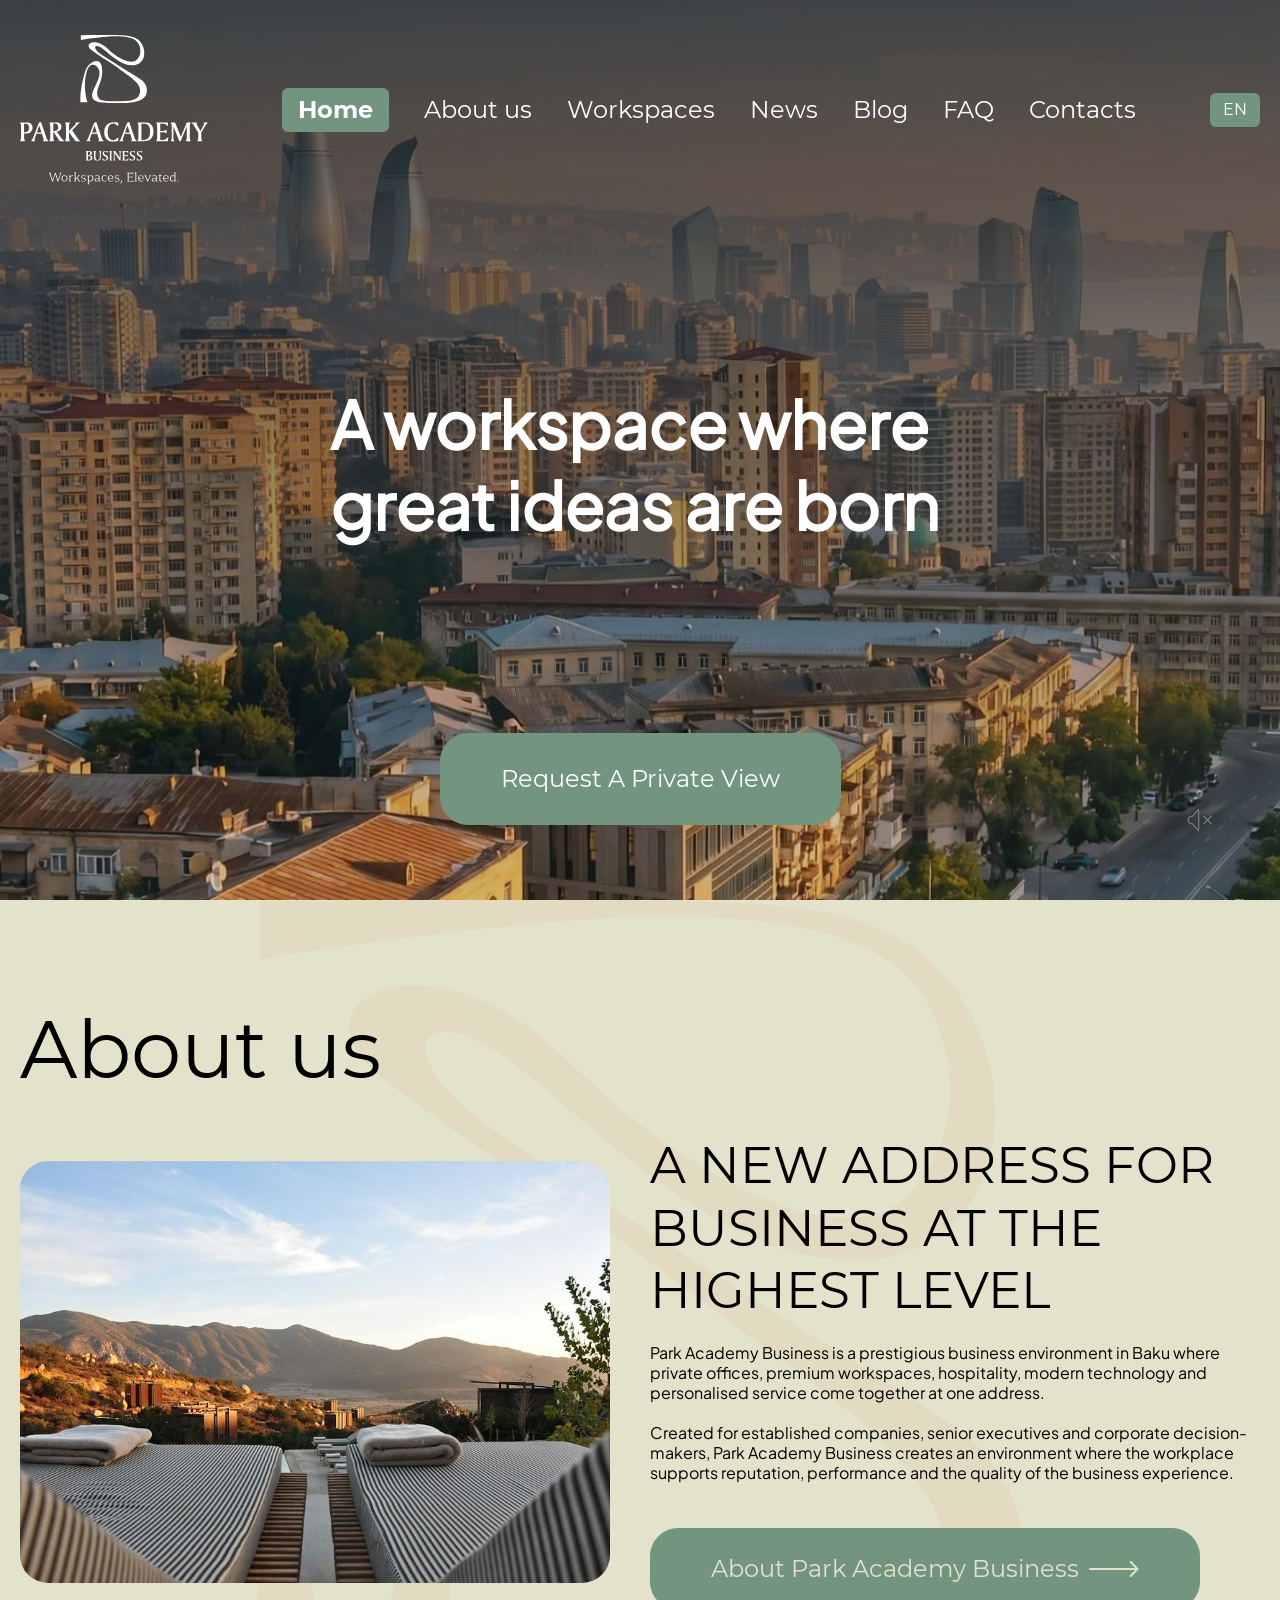
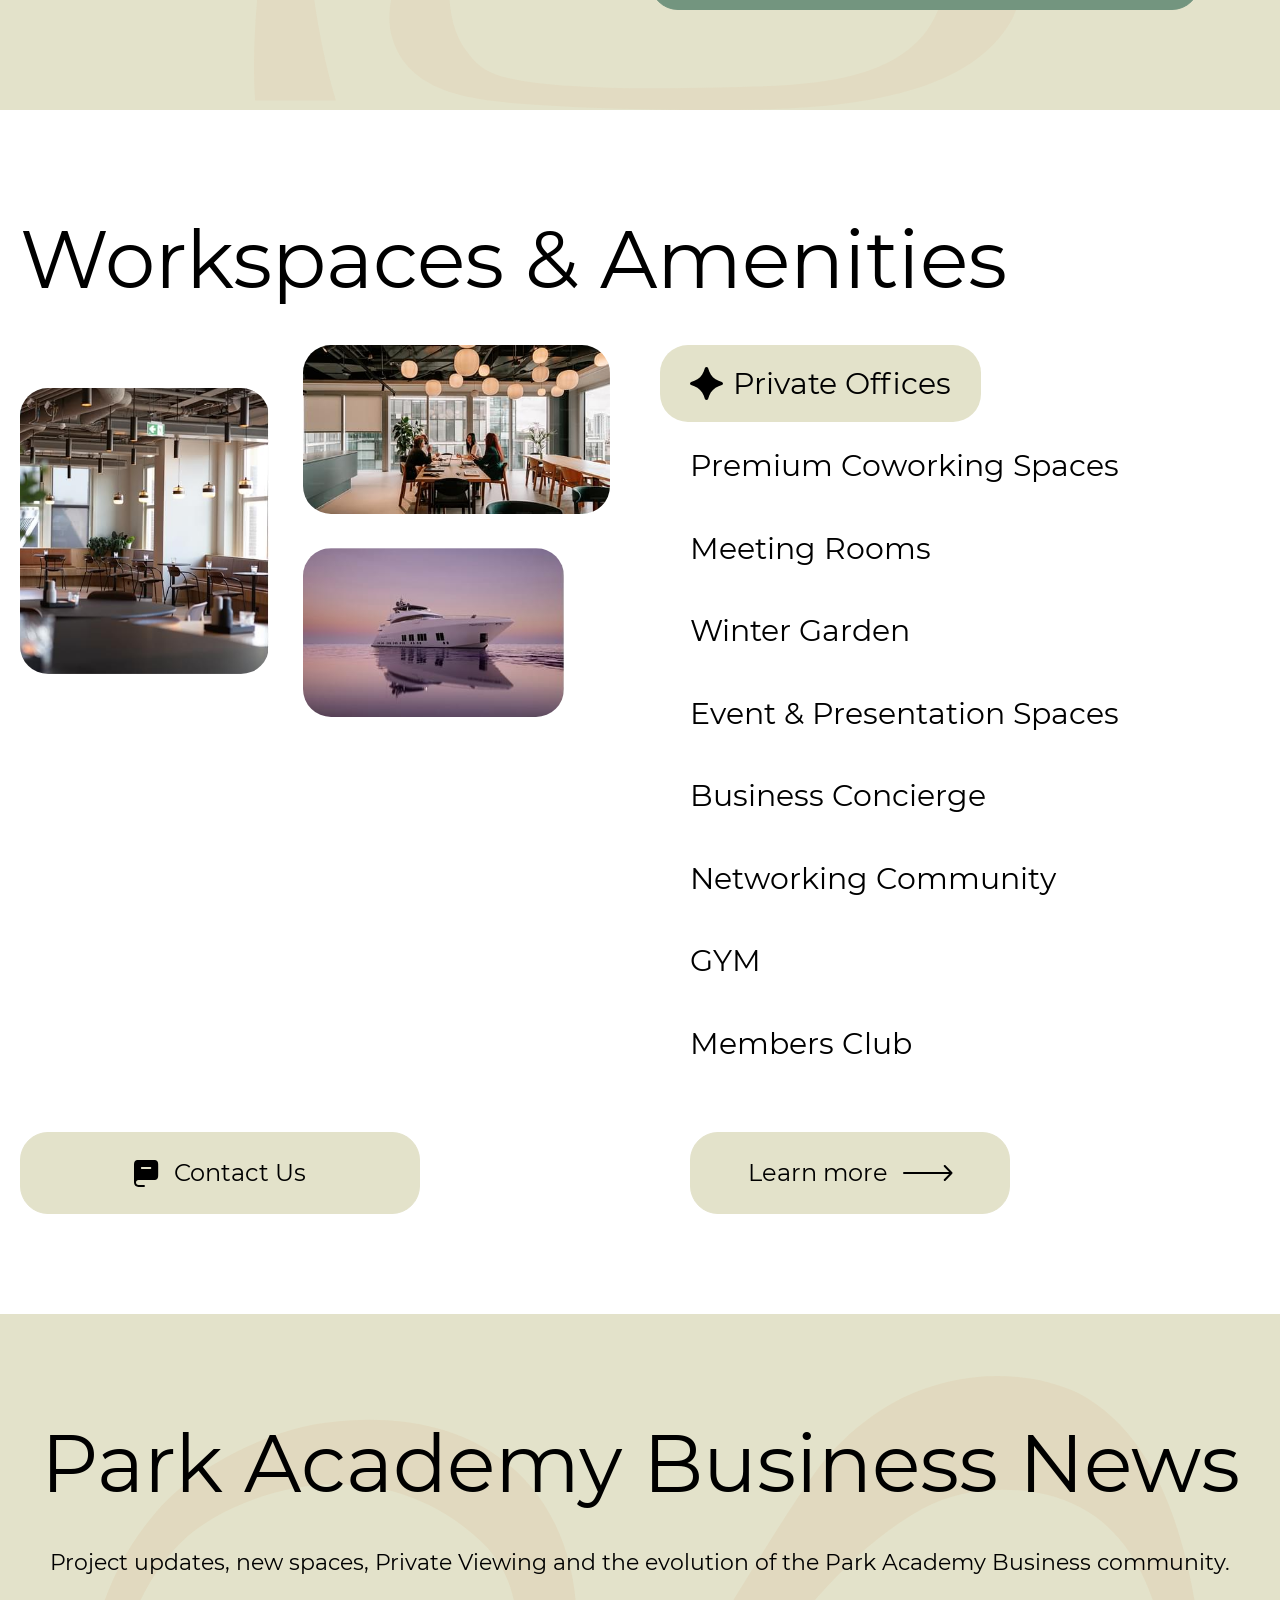
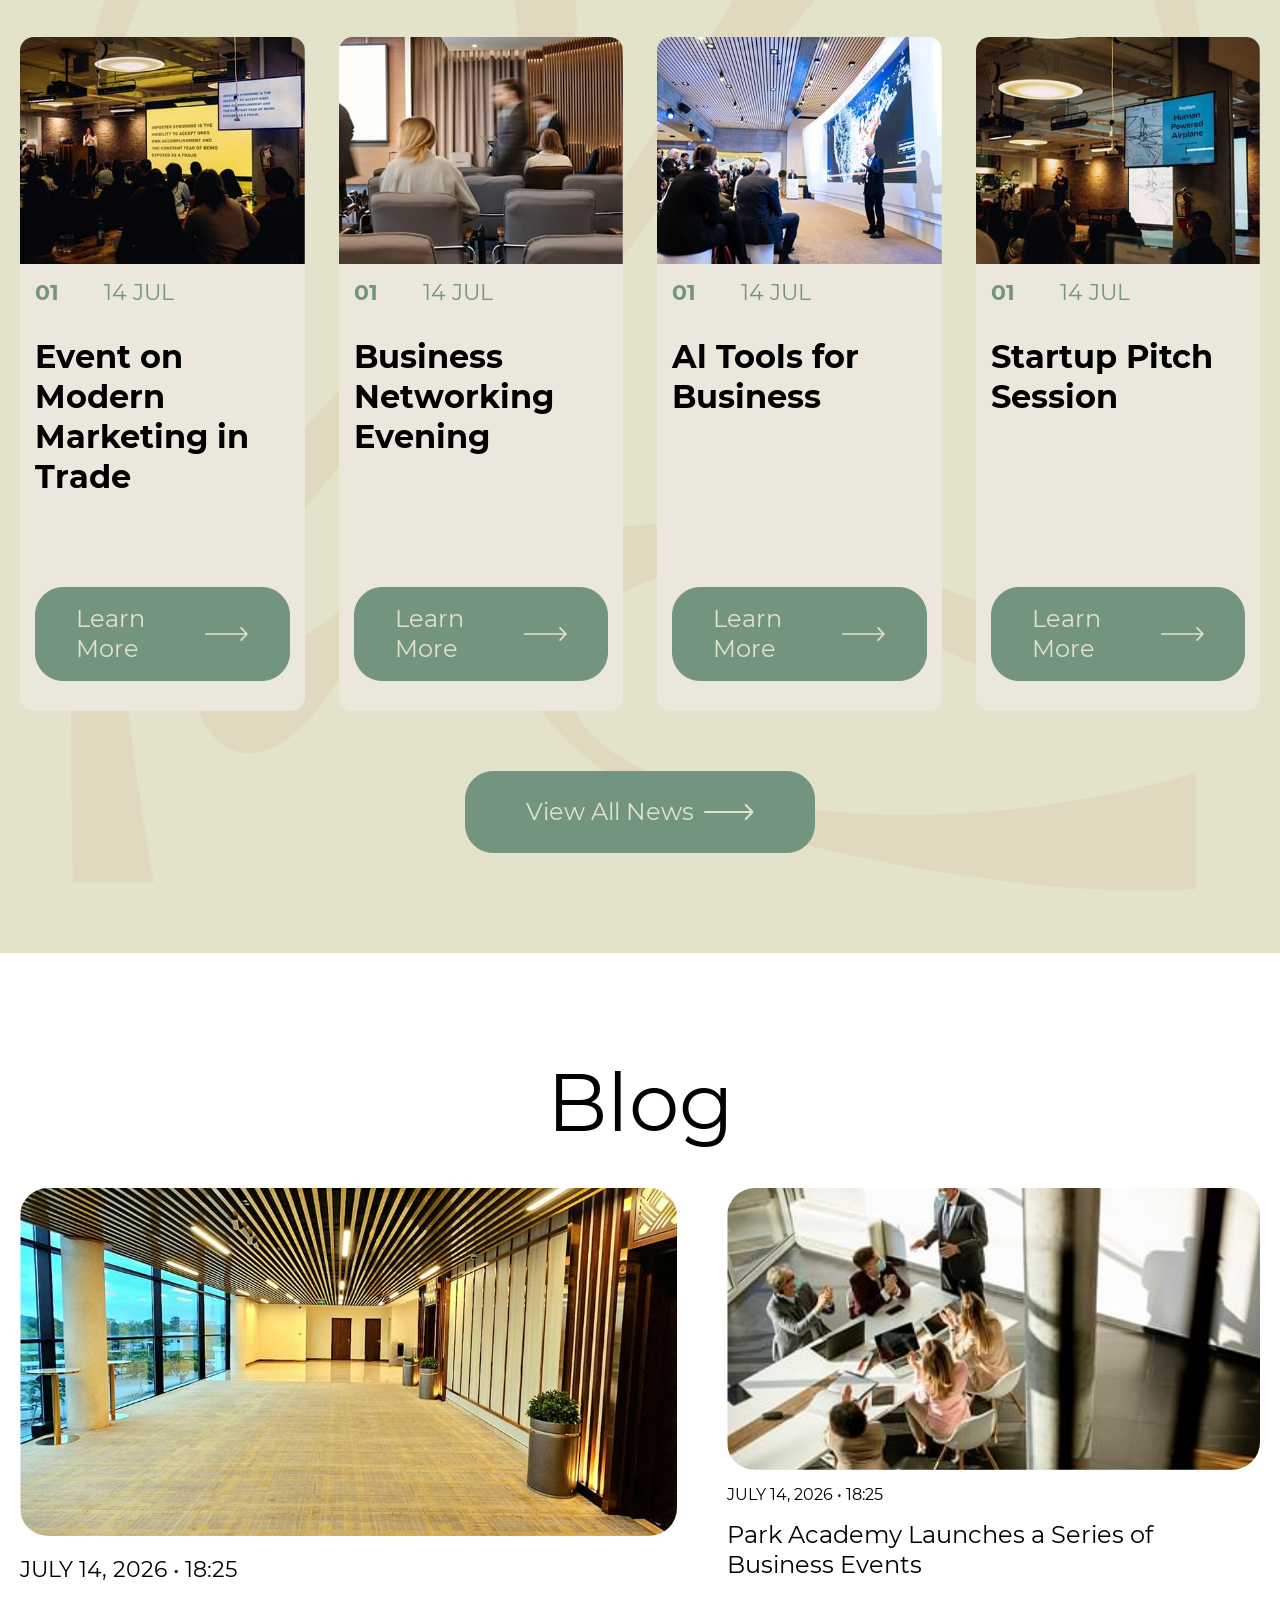
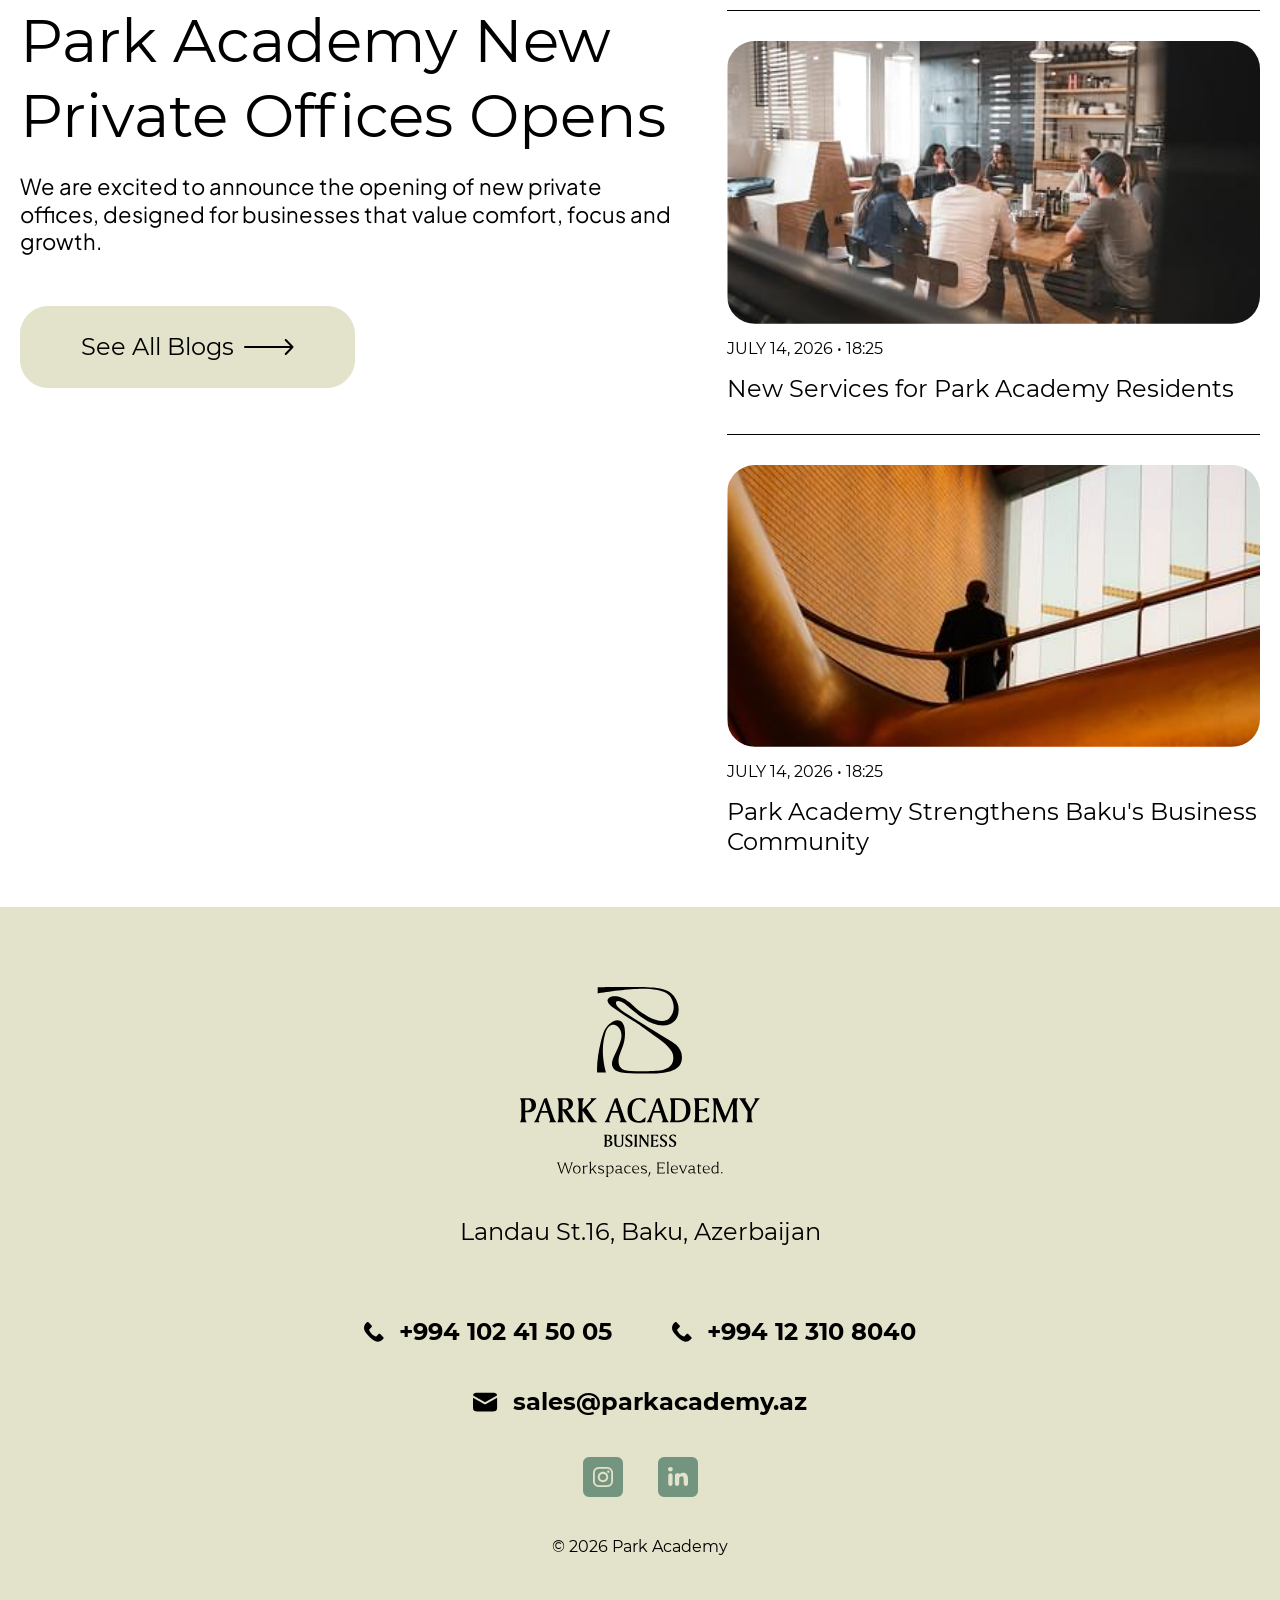
==== commit 4316dbf0: "1 commit" ====
--- a/index.html
+++ b/index.html
@@ -6,7 +6,7 @@
 	<meta charset="UTF-8">
 	<meta name="format-detection" content="telephone=no">
 	<!-- <style>body{opacity: 0;}</style> -->
-	<link rel="stylesheet" href="css/style.min.css?_v=20261015142538">
+	<link rel="stylesheet" href="css/style.min.css?_v=20261103124130">
 	<link rel="shortcut icon" href="favicon.ico">
 	<!-- <meta name="robots" content="noindex, nofollow"> -->
 	<meta name="viewport" content="width=device-width, initial-scale=1.0">
@@ -38,9 +38,9 @@
 					</nav>
 
 					<select name="lang">
-						<option value="en">EN</option>
-						<option value="az">AZ</option>
-						<option value="ru">РУ</option>
+						<option data-href="#" value="en">EN</option>
+						<option data-href="#" value="az">AZ</option>
+						<option data-href="#" value="ru">РУ</option>
 					</select>
 				</div>
 			</div>
@@ -708,7 +708,7 @@
 			</div>
 		</footer>
 	</div>
-	<script src="js/app.min.js?_v=20261015142538"></script>
+	<script src="js/app.min.js?_v=20261103124130"></script>
 </body>
 
 </html>
--- a/css/style.min.css
+++ b/css/style.min.css
@@ -1 +1 @@
-@font-face{font-family:Montserrat;font-display:swap;src:url(../fonts/Montserrat-Bold.woff2) format("woff2");font-weight:700;font-style:normal}@font-face{font-family:Montserrat;font-display:swap;src:url(../fonts/Montserrat-Regular.woff2) format("woff2");font-weight:400;font-style:normal}@font-face{font-family:PlusJakartaSans;font-display:swap;src:url(../fonts/PlusJakartaSans-Regular.woff2) format("woff2");font-weight:400;font-style:normal}*{padding:0;margin:0;border:0}*,*::after,*::before{box-sizing:border-box}*::after,*::before{display:inline-block}body,html{height:100%;overflow:hidden;min-width:320px}body{color:#000;font-family:Montserrat,sans-serif;font-size:1rem;line-height:1.25;-ms-text-size-adjust:100%;-moz-text-size-adjust:100%;-webkit-text-size-adjust:100%;-webkit-font-smoothing:antialiased;-moz-osx-font-smoothing:grayscale}button,input,textarea{font-family:Montserrat,sans-serif;font-size:inherit;line-height:inherit;color:inherit;background-color:rgba(0,0,0,0)}input,textarea{width:100%}label{display:inline-block}button,option,select{cursor:pointer}a{display:inline-block;color:inherit;text-decoration:none}ul li{list-style:none}img{vertical-align:top}h1,h2,h3,h4,h5,h6{font-weight:inherit;font-size:inherit}html{scroll-behavior:smooth}.main{background-color:#fff}.main-main{background-color:#e3e2ca}.wrapper{height:100%;display:flex;flex-direction:column;overflow-y:auto;overflow-x:hidden;-webkit-overflow-scrolling:touch}.wrapper>main{flex:1 1 auto}.wrapper>*{min-width:0}.lock .wrapper{overflow:hidden;touch-action:none;-ms-scroll-chaining:none;overscroll-behavior:none}.page.secondary{background-color:#e3e2ca}._container{padding:0 14px}.header{position:relative;padding:30px 0 15px;background-color:#fff}.header.header-main{padding:30px 0 60px;background-color:#000}.header__top{position:relative}.menu-active .header__top{z-index:32}.header__top ._container{display:flex;align-items:center;justify-content:space-between;gap:10px}.header__burger{position:relative;width:38px;height:25px}.header__burger span{position:absolute;left:0;width:100%;height:3px;background-color:#000;transition:all .5s ease}.header-main .header__burger span{background-color:#fff}.menu-active .header__burger span{background-color:#000}.menu-active .header__burger span:first-child{top:calc(50% - 1.5px);-webkit-transform:rotate(45deg);transform:rotate(45deg)}.menu-active .header__burger span:nth-child(2){opacity:0;visibility:hidden}.menu-active .header__burger span:last-child{top:calc(50% - 1.5px);-webkit-transform:rotate(-45deg);transform:rotate(-45deg)}.header__burger span:first-child{top:0}.header__burger span:nth-child(2){top:calc(50% - 1.5px);width:22px}.header__burger span:last-child{bottom:0}.header__logo{height:78px;transition:all .5s ease}.menu-active .header__logo{opacity:0;visibility:hidden}.header__logo img{height:100%}.header__navigation{display:none}.header__video{position:relative;margin:20px 0 80px;padding-top:55%;overflow:hidden}.header__video::before{content:"";position:absolute;z-index:2;top:0;left:0;width:100%;height:100%;background:linear-gradient(to bottom,rgba(0,0,0,.65) 0,rgba(0,0,0,.05) 100%)}.header__video video{position:absolute;z-index:1;top:50%;left:50%;-webkit-transform:translate(-50%,-50%);transform:translate(-50%,-50%);width:100%;height:100%;-o-object-fit:cover;object-fit:cover}.header__video-btn{position:absolute;z-index:5;bottom:5px;right:20px;height:40px;width:40px;display:flex;justify-content:center;align-items:center;cursor:pointer;transition:all .5s ease}.header__video-btn.active svg{stroke:#73957f}.header__video-btn.active svg:first-child{opacity:0;visibility:hidden}.header__video-btn.active svg:last-child{opacity:1;visibility:visible}.header__video-btn svg{position:absolute;top:50%;left:50%;-webkit-transform:translate(-50%,-50%);transform:translate(-50%,-50%);width:30px;height:30px;stroke:#7f7f7f;transition:all .5s ease}.header__video-btn svg:last-child{opacity:0;visibility:hidden}.header__content{position:relative}.header__title{margin-bottom:80px;max-width:990px;font-size:53px;font-weight:700;font-family:PlusJakartaSans,sans-serif;color:#fff;opacity:0;-webkit-transform:translateX(-200px);transform:translateX(-200px);transition:all 2s cubic-bezier(.16,1,.3,1)}.header__title._watcher-view{opacity:1;-webkit-transform:translateX(0);transform:translateX(0)}.header__button-container{display:flex;justify-content:flex-start}.header__button-container._watcher-view .header__button{opacity:1;-webkit-transform:translateY(0);transform:translateY(0)}.header__button{opacity:0;-webkit-transform:translateY(200px);transform:translateY(200px);transition:all 2s cubic-bezier(.16,1,.3,1)}.menu{position:fixed;z-index:30;top:0;left:0;width:100%;height:100vh;background-color:#fff;background-image:url(../img/logo-bg.svg);background-position:center;background-size:auto 100%;background-repeat:no-repeat;overflow:hidden;-webkit-transform:scale(0);transform:scale(0);opacity:0;visibility:hidden;transition:all .8s ease}.menu.active{-webkit-transform:scale(1);transform:scale(1);opacity:1;visibility:visible}.menu__container{position:absolute;top:110px;left:0;width:100%;height:calc(100vh - 110px);padding:0 15px 60px;overflow-y:auto}.menu__navigation{margin-bottom:50px;display:flex;flex-direction:column;align-items:flex-start;gap:25px}.menu__link{font-size:32px}.menu__link.active{padding:7px 16px;color:#fff;background-color:#000;border-radius:6px}.menu__contacts{margin-bottom:25px;display:flex;flex-direction:column;gap:30px}.menu__contact{display:flex;align-items:center;gap:7px}.menu__contact span{font-size:24px;font-weight:700;white-space:nowrap}.menu__socials{display:flex;gap:35px}.menu__social{width:40px;height:40px}.menu__social img{width:100%;height:100%}.footer{padding:80px 0}.footer ._container{display:flex;flex-direction:column;align-items:center}.footer__logo{margin-bottom:40px;height:190px}.footer__logo img{height:100%}.footer__adress{margin-bottom:70px;font-size:24px;text-align:center}.footer__contacts{margin-bottom:40px;display:flex;flex-direction:column;align-items:center;gap:20px}.footer__contact{display:flex;align-items:center;gap:15px}.footer__contact svg{width:20px;height:20px;fill:#000;transition:fill .5s ease}.footer__contact span{font-size:24px;font-weight:700;transition:color .5s ease}.footer__mail{margin-bottom:40px;display:flex;align-items:center;gap:15px}.footer__mail svg{width:25px;height:20px;fill:#000;transition:fill .5s ease}.footer__mail span{font-size:24px;font-weight:700;transition:color .5s ease}.footer__socials{margin-bottom:40px;display:flex;justify-content:center;gap:35px}.footer__social{display:flex;align-items:center;justify-content:center;width:40px;height:40px;background-color:#73957f;border:2px solid #73957f;border-radius:6px;transition:all .5s ease}.footer__social svg{width:20px;height:20px;fill:#e3e2ca;transition:fill .5s ease}.footer__copy{text-align:center}body::after{content:"";background-color:rgba(31,41,34,.95);position:fixed;width:100%;height:100%;top:0;left:0;opacity:0;transition:opacity .8s ease 0s;pointer-events:none;z-index:149}.popup_show body::after{opacity:1}.popup{position:fixed;top:0;left:0;bottom:0;right:0;transition:visibility .8s ease 0s;visibility:hidden;pointer-events:none}.popup.popup_show{z-index:150;visibility:visible;overflow:hidden;pointer-events:auto}.popup.popup_show .popup__content{visibility:visible;-webkit-transform:scale(1);transform:scale(1)}.popup__wrapper{display:flex;flex-direction:column;align-items:center;flex:1 1 auto;width:100%;height:100%;display:flex;justify-content:center;align-items:center}.popup__content{position:relative;display:flex;flex-direction:column;gap:20px;padding:95px 0 0;visibility:hidden;-webkit-transform:scale(0);transform:scale(0);transition:-webkit-transform .3s ease 0s;transition:transform .3s ease 0s;transition:transform .3s ease 0s,-webkit-transform .3s ease 0s;width:100%;max-width:880px;height:100%}.popup__close{position:absolute;top:50px;left:15px;margin-bottom:25px;width:22px;height:22px;cursor:pointer}.popup__close::after,.popup__close::before{content:"";display:block;position:absolute;top:50%;left:50%;width:30px;height:3px;background-color:#fff;border-radius:20px;transition:all .5s ease}.popup__close::before{-webkit-transform:translate(-50%,-50%) rotate(45deg);transform:translate(-50%,-50%) rotate(45deg)}.popup__close::after{-webkit-transform:translate(-50%,-50%) rotate(-45deg);transform:translate(-50%,-50%) rotate(-45deg)}.popup__title{font-size:30px;line-height:120%;font-weight:700;text-align:center}.popup__form{display:flex;flex-direction:column;align-items:center;gap:10px}.popup__form-title{margin-bottom:10px;align-self:start;line-height:120%}.popup__button{position:relative;margin-top:30px;padding:10px 20px!important;cursor:pointer}.popup__button input{display:block;position:absolute;z-index:2;top:0;left:0;width:100%;height:100%;opacity:0;cursor:pointer}.select{min-width:0;position:relative;width:50px}.select__body{position:relative}.select__title{position:relative;z-index:2;cursor:pointer;width:100%}.select__value{display:flex;min-width:0;align-items:center;padding:7px 10px;text-align:center;gap:.625rem;color:#fff;background-color:#000;border-radius:6px;transition:all .5s ease}.header-main .select__value{background-color:#73957f}.menu-active .select__value{background-color:#000}._select-open .select__value{border-radius:6px 6px 0 0}.select.error .select__value{color:red}.select__content{flex:1 1 auto;overflow:hidden;font-size:16px;text-transform:uppercase;text-overflow:ellipsis;white-space:nowrap}.select__options{position:absolute;z-index:1;left:0;top:100%;min-width:100%;padding:0;color:#fff;background-color:#000;border-radius:0 0 6px 6px;overflow:hidden}.header-main .select__options{top:calc(100% - 1px);color:#73957f;background-color:#e3e2ca}.menu-active .select__options{top:100%;color:#fff;background-color:#000}.select__scroll{display:flex;flex-direction:column;overflow-y:auto}.select__scroll::-webkit-scrollbar{width:4px}.select__scroll::-webkit-scrollbar-track{background:#fff}.select__scroll::-webkit-scrollbar-thumb{background:#888;border-radius:4px}.select__scroll::-webkit-scrollbar-thumb:hover{background:#555}.select__option{position:relative;width:100%;padding:10px;transition:all .5s ease}.select__option::before{content:"";position:absolute;top:0;left:3px;width:calc(100% - 6px);height:1px;background-color:#fff}.header-main .select__option::before{background-color:#73957f}.menu-active .select__option::before{background-color:#fff}.select__option._select-selected{color:#73957f}.select__row{display:flex;align-items:center;gap:12px}.select__asset img{height:20px}.select__label{flex-shrink:0;white-space:nowrap}.button{padding:30px 60px;display:flex;justify-content:center;align-items:center;gap:10px;background-color:#73957f;border:1px solid #73957f;border-radius:28px;transition:all .5s ease}.button span{color:#fff;transition:color .5s ease}.button svg{transition:all .5s ease}.button.stroke svg{stroke:#fff}.button.fill svg{fill:#fff}.button.secondary{background-color:#e3e2ca;border:1px solid #e3e2ca}.button.secondary span{color:#000}.button.secondary.stroke svg{stroke:#000}.button.secondary.fill svg{fill:#000}.button.brown span{color:#e3e2ca}.button.brown.stroke svg{stroke:#e3e2ca}.button.brown.fill svg{fill:#e3e2ca}.section{padding:80px 0}.section__title{margin-bottom:25px;font-size:60px}.about{padding:45px 0 80px;background-image:url(../img/logo-bg.svg);background-position:center;background-size:auto 100%;background-repeat:no-repeat}.about__body{display:flex;flex-direction:column;gap:25px}.about__image{position:relative;padding-top:68%;overflow:hidden;border-radius:28px}.about__image img{position:absolute;top:50%;left:50%;-webkit-transform:translate(-50%,-50%);transform:translate(-50%,-50%);width:100%;height:100%;-o-object-fit:cover;object-fit:cover}.about__content-inner{display:flex;flex-direction:column;gap:20px}.about__content-title{font-size:40px;text-transform:uppercase}.about__text{font-family:PlusJakartaSans,sans-serif}.about__button{margin-top:25px;padding:30px 10px}.work-main{background-color:#fff}.work-main__title{margin-bottom:110px;font-size:45px}.work-main__body{margin-bottom:50px;display:flex;flex-direction:column;gap:50px;min-width:0}.work-main__gallery{position:relative;aspect-ratio:364/230}.work-main__gallery-slide{position:absolute;top:0;left:0;width:100%;height:100%;display:flex;align-items:center;gap:14px;background-color:#fff;opacity:1;-webkit-transform:scale(1);transform:scale(1);transition:opacity 1.5s ease,visibility 1.5s ease,-webkit-transform 1.5s ease;transition:opacity 1.5s ease,transform 1.5s ease,visibility 1.5s ease;transition:opacity 1.5s ease,transform 1.5s ease,visibility 1.5s ease,-webkit-transform 1.5s ease}.work-main__gallery-slide[hidden]{opacity:0;visibility:hidden;pointer-events:none;-webkit-transform:scale(0);transform:scale(0)}.work-main__gallery-left{flex:0 0 calc(45% - 7px);width:calc(45% - 7px);display:flex;align-items:center;height:100%}.work-main__gallery-left .work-main__gallery-image{width:100%;aspect-ratio:165/190}.work-main__gallery-image{position:relative;overflow:hidden;border-radius:28px}.work-main__gallery-image img{position:absolute;left:50%;top:50%;-webkit-transform:translate(-50%,-50%);transform:translate(-50%,-50%);width:100%;height:100%;-o-object-fit:cover;object-fit:cover}.work-main__gallery-right{flex:0 0 calc(55% - 7px);width:calc(55% - 7px);height:100%;display:flex;flex-direction:column;gap:14px}.work-main__gallery-right .work-main__gallery-image{flex:0 0 calc(50% - 7px);height:calc(50% - 7px)}.work-main__gallery-right .work-main__gallery-image:first-child{width:100%}.work-main__gallery-right .work-main__gallery-image:last-child{width:85%}.work-main__navigation{display:flex;flex-direction:column;gap:5px}.work-main__nav-item{padding:20px 0;display:flex;align-items:center;gap:0;background-color:rgba(0,0,0,0);border-radius:28px;cursor:pointer;opacity:0;-webkit-transform:translateX(400px);transform:translateX(400px);transition:background-color .5s ease,opacity 2s cubic-bezier(.16,1,.3,1),-webkit-transform 2s cubic-bezier(.16,1,.3,1);transition:background-color .5s ease,opacity 2s cubic-bezier(.16,1,.3,1),transform 2s cubic-bezier(.16,1,.3,1);transition:background-color .5s ease,opacity 2s cubic-bezier(.16,1,.3,1),transform 2s cubic-bezier(.16,1,.3,1),-webkit-transform 2s cubic-bezier(.16,1,.3,1)}._watcher-view>.work-main__nav-item{opacity:1;-webkit-transform:translateX(0);transform:translateX(0)}.work-main__nav-item:hover:not(._tab-active) span{color:#73957f}.work-main__nav-item._tab-active{padding:20px 30px;gap:10px;background-color:#e3e2ca;cursor:default}.work-main__nav-item._tab-active img{width:33px;opacity:1;visibility:visible}.work-main__nav-item img{width:0;height:33px;opacity:0;visibility:hidden;transition:all .3s ease}.work-main__nav-item span{font-size:20px;transition:all .3s ease}.work-main__footer{display:flex;flex-direction:column;gap:40px}.work-main__footer._watcher-view .work-main__button-wrap{opacity:1;-webkit-transform:translateX(0);transform:translateX(0)}.work-main__button-wrap{max-width:300px;opacity:0;transition:all 2s cubic-bezier(.16,1,.3,1)}.work-main__button-wrap:first-child{-webkit-transform:translateX(-400px);transform:translateX(-400px)}.work-main__button-wrap:last-child{-webkit-transform:translateX(400px);transform:translateX(400px)}.work-main__button{gap:15px;padding:25px}.news-main{background-image:url(../img/logo-bg.svg);background-position:center 50px;background-size:auto 650px;background-repeat:no-repeat}.news-main__subtitle{display:none}.news-main__body{display:flex;flex-wrap:wrap;gap:24px;margin-bottom:45px}.news-main__item{flex:0 0 100%;width:100%;display:flex;flex-direction:column;border-radius:14px;transition:box-shadow .5s ease}.news-main__item._watcher-view .news-main__item-wrap{opacity:1;-webkit-transform:translateY(0);transform:translateY(0)}.news-main__item-wrap{display:flex;flex-direction:column;padding-bottom:30px;width:100%;height:100%;background-color:#ebe7dd;border-radius:14px;overflow:hidden;opacity:0;-webkit-transform:translateY(400px);transform:translateY(400px);transition:box-shadow .5s ease,opacity 2s cubic-bezier(.16,1,.3,1),-webkit-transform 2s cubic-bezier(.16,1,.3,1);transition:box-shadow .5s ease,opacity 2s cubic-bezier(.16,1,.3,1),transform 2s cubic-bezier(.16,1,.3,1);transition:box-shadow .5s ease,opacity 2s cubic-bezier(.16,1,.3,1),transform 2s cubic-bezier(.16,1,.3,1),-webkit-transform 2s cubic-bezier(.16,1,.3,1)}.news-main__item-image{position:relative;margin-bottom:15px;padding-top:80%;overflow:hidden}.news-main__item-image img{position:absolute;top:50%;left:50%;-webkit-transform:translate(-50%,-50%);transform:translate(-50%,-50%);width:100%;height:100%;-o-object-fit:cover;object-fit:cover}.news-main__item-row{margin-bottom:30px;display:flex;align-items:center;gap:45px;padding:0 15px;color:#73957f}.news-main__item-num{font-size:22px;font-weight:700}.news-main__item-date{font-size:22px}.news-main__item-title{flex:1 1 auto;margin-bottom:90px;padding:0 15px;font-size:32px;font-weight:700}.news-main__item-btn-wrap{padding:0 15px;display:flex;justify-content:start}.news-main__item-btn{padding:16px 40px}.news-main__btn-wrap{display:flex;justify-content:start}.news-main__btn-wrap._watcher-view .news-main__btn{opacity:1;-webkit-transform:translateY(0);transform:translateY(0)}.news-main__btn{padding:25px 40px;font-size:24px;opacity:0;-webkit-transform:translateY(400px);transform:translateY(400px);transition:all 2s cubic-bezier(.16,1,.3,1)}.blog{padding:80px 0 50px 0;background-color:#fff}.blog__body{display:flex;flex-direction:column;gap:80px}.blog__content{display:flex;flex-direction:column;gap:20px}.blog__image{position:relative;padding-top:115%;border-radius:28px;overflow:hidden;transition:box-shadow .5s ease}.blog__image img{position:absolute;top:50%;left:50%;-webkit-transform:translate(-50%,-50%);transform:translate(-50%,-50%);width:100%;height:100%;-o-object-fit:cover;object-fit:cover}.blog__date{text-transform:uppercase}.blog__content-title{font-size:40px}.blog__text{font-family:PlusJakartaSans,sans-serif}.blog__btn-wrap{display:flex;justify-content:start;margin-top:30px}.blog__btn{padding:25px 60px}.blog__btn span{font-size:24px}.blog__list{display:flex;flex-direction:column;gap:30px}.blog__article{padding-bottom:30px;border-bottom:1px solid #000}.blog__article:last-child{padding-bottom:0;border-bottom:none}.blog__article-wrap{display:flex;flex-direction:column;gap:15px;border-radius:28px;transition:box-shadow .5s ease}.blog__article-img{position:relative;padding-top:53%;border-radius:28px;overflow:hidden}.blog__article-img img{position:absolute;top:50%;left:50%;-webkit-transform:translate(-50%,-50%);transform:translate(-50%,-50%);width:100%;height:100%;-o-object-fit:cover;object-fit:cover}.blog__article-content{display:flex;flex-direction:column;gap:15px}.blog__article-date{text-transform:uppercase}.blog__article-title{font-size:24px}.info{padding:40px 0 80px;background-color:#fff}.info.secondary{background-color:rgba(0,0,0,0)}.info.secondary blockquote{background-color:#fff}.info.secondary table td,.info.secondary table th{background-color:#fff}.info__body{display:flex;flex-direction:column;gap:20px}.info__body h1{font-size:60px}.info__body h1:first-child{text-align:center}.info__body h2{font-size:50px}.info__body h3{font-size:32px}.info__body h4{font-size:22px}.info__body h5{font-size:20px}.info__body h6{font-size:18px}.info__body img{display:inline-block;width:100%}.info__body a{color:#73957f;text-decoration:underline;transition:all .5s ease}.info__body blockquote{padding:25px 20px;background-color:#e3e2ca;border-radius:10px}.info__body ol,.info__body ul{display:flex;flex-direction:column;gap:5px}.info__body ol li,.info__body ul li{list-style-position:inside}.info__body ul li{list-style-type:disc}.info__body table{width:100%;border-collapse:collapse}.info__body table td,.info__body table th{padding:12px 15px;min-width:200px}.info__body table th{text-align:left;color:#000;border:1px solid #b5b5b5}.info__body table td{border:1px solid #b5b5b5}.info__body table tr:nth-child(2) td{border-top:none}.info__table{width:100%;padding-bottom:10px;overflow-x:auto}.breadcrumbs{padding-top:20px}.breadcrumbs__list{display:flex;gap:50px;padding-bottom:5px;overflow-x:auto}.breadcrumbs__item{display:flex;align-items:center;font-size:14px;white-space:nowrap}.breadcrumbs__item.link{position:relative;color:#73957f;transition:color .5s ease}.breadcrumbs__item.link::after{content:"";position:absolute;top:calc(50% - 6px);left:calc(100% + 10px);width:26px;height:12px;background:url(../img/icon/arrow-bc.svg) center/100% no-repeat}.workspaces{padding:45px 0 50px}.workspaces__title{font-size:50px}.workspaces__section{margin-bottom:85px}.workspaces__section:last-child{margin-bottom:0}.workspaces__section-title{margin-bottom:20px;font-size:35px}.workspaces__body{display:flex;flex-direction:column;gap:20px}.workspaces__gallery{display:flex;align-items:center;gap:14px;width:100%;aspect-ratio:365/230}.workspaces__gallery-left{flex:0 0 calc(45% - 7px);width:calc(45% - 7px);height:100%;display:flex;align-items:center}.workspaces__gallery-left .workspaces__gallery-image{width:100%;height:100%}.workspaces__gallery-left .workspaces__gallery-image.small{height:80%}.workspaces__gallery-image{position:relative;border-radius:14px;overflow:hidden}.workspaces__gallery-image img{position:absolute;left:50%;top:50%;-webkit-transform:translate(-50%,-50%);transform:translate(-50%,-50%);width:100%;height:100%;-o-object-fit:cover;object-fit:cover}.workspaces__gallery-right{flex:0 0 calc(55% - 7px);width:calc(55% - 7px);height:100%;display:flex;flex-direction:column;gap:14px}.workspaces__gallery-right .workspaces__gallery-image{flex:0 0 calc(50% - 7px);height:calc(50% - 7px);width:100%}.workspaces__gallery-right .workspaces__gallery-image.small{width:85%}.workspaces__content-inner{display:flex;flex-direction:column}.workspaces__content-title{margin-bottom:15px;font-size:25px}.workspaces__content-body{margin-bottom:45px;display:flex;flex-direction:column;gap:15px}.workspaces__content-body h5{font-weight:700}.workspaces__content-body ul{display:inline-flex;flex-direction:column;gap:5px}.workspaces__content-body ul li{list-style-type:disc;list-style-position:inside}.workspaces__button{padding:30px 20px;width:100%;max-width:500px}.news{padding:65px 0 50px}.news__title{margin-bottom:35px;font-size:50px}.news__body{display:flex;flex-wrap:wrap;gap:24px}.news__item{flex:0 0 100%;width:100%;display:flex;flex-direction:column;transition:box-shadow .5s ease}.news__item._watcher-view .news__item-wrap{opacity:1;-webkit-transform:translateY(0);transform:translateY(0)}.news__item-wrap{display:flex;flex-direction:column;padding:12px;width:100%;height:100%;background-color:#fff;opacity:0;-webkit-transform:translateY(400px);transform:translateY(400px);transition:all 2s cubic-bezier(.16,1,.3,1)}.news__item-date{margin-bottom:25px;font-size:14px;text-align:center;color:#73957f}.news__item-title{flex:1 1 auto;margin-bottom:5px;font-size:20px;font-weight:700;text-transform:uppercase}.news__item-content{position:relative;padding-top:95%;overflow:hidden}.news__item-content img{position:absolute;z-index:1;top:50%;left:50%;width:100%;height:100%;-o-object-fit:cover;object-fit:cover;-webkit-transform:translate(-50%,-50%);transform:translate(-50%,-50%)}.news__item-text{position:absolute;z-index:2;top:0;left:0;width:100%;min-height:83px;padding:16px 12px;background-color:rgba(255,255,255,.85);font-size:14px}.news__item-btn{position:absolute;z-index:2;right:10px;bottom:10px;padding:10px;display:flex;align-items:center;gap:14px;background-color:rgba(255,255,255,.5);transition:all .5s ease}.news__item-btn span{font-size:16px}.news__item-btn img{position:static;-webkit-transform:translate(0,0);transform:translate(0,0);width:45px;height:12px}.article{padding:45px 0 0}.article__date{margin-bottom:25px}.article__title{margin-bottom:35px;font-size:50px}.article__content p{margin-bottom:20px}.article__content p:last-child{margin-bottom:0}.article__content img{display:inline-block;margin-bottom:20px;width:100%}.faq{padding:45px 0 80px}.faq__spollers{display:flex;flex-direction:column;gap:20px;max-width:1200px;margin:0 auto}.faq__item{border:1px solid #000}.faq__item-title{position:relative;padding:10px 60px 10px 15px;font-size:20px;font-weight:700;list-style:none}.faq__item-title::after{content:"";position:absolute;top:50%;right:20px;width:22px;height:11px;background-color:#000;-webkit-transform:translateY(-50%);transform:translateY(-50%);background:url(../img/icon/arrow-slide.svg) no-repeat center center;transition:all .5s ease}.faq__item-title._spoller-active::after{-webkit-transform:translateY(-50%) rotateX(180deg);transform:translateY(-50%) rotateX(180deg)}.faq__item-body{padding:10px 40px 25px 40px}.contacts{padding:45px 0 80px}.contacts__title{margin-bottom:45px;font-size:50px;text-align:center}.contacts__info{margin-bottom:80px;display:flex;flex-direction:column;align-items:center}.contacts__adress{margin-bottom:35px;font-size:30px;font-weight:700;text-align:center}.contacts__contacts{margin-bottom:35px;display:flex;flex-direction:column;align-items:center;gap:15px}.contacts__contact{display:flex;align-items:center;gap:15px}.contacts__contact svg{width:20px;height:20px;fill:#000;transition:fill .5s ease}.contacts__contact span{font-size:24px;font-weight:700;transition:color .5s ease}.contacts__mail{margin-bottom:45px;display:flex;align-items:center;gap:15px}.contacts__mail svg{width:25px;height:20px;fill:#000;transition:fill .5s ease}.contacts__mail span{font-size:24px;font-weight:700;transition:color .5s ease}.contacts__socials{display:flex;justify-content:center;gap:35px}.contacts__social{display:flex;align-items:center;justify-content:center;width:40px;height:40px;background-color:#73957f;border:2px solid #73957f;border-radius:6px;transition:all .5s ease}.contacts__social svg{width:20px;height:20px;fill:#e3e2ca;transition:fill .5s ease}.form{max-width:880px;margin:0 auto;display:flex;flex-direction:column;gap:30px}.form-popup{max-width:none;width:100%;height:100%;padding:0 15px 50px;gap:20px;overflow-y:auto}.form__title{margin-bottom:10px;font-size:30px;font-weight:700}.form-popup .form__title{margin-bottom:0;color:#fff}.form__row{display:flex;flex-direction:column;gap:10px}.form__row-name{font-weight:700}.form-popup .form__row-name{color:#fff}.form__input{padding:10px 25px;border:2px solid #000;outline:0;transition:all .5s ease}.form__input::-webkit-input-placeholder{color:#000}.form__input:-ms-input-placeholder{color:#000}.form__input::-ms-input-placeholder{color:#000}.form__input::placeholder{color:#000}.form__input:focus{border-color:#1f2922}.form__input.error{border-color:red}.form-popup .form__input{background-color:#fff}.form textarea.form__input{padding:25px;min-height:100px}.form__button-wrap{margin-top:50px;display:flex;justify-content:center}.form-popup .form__button-wrap{margin-top:20px;justify-content:flex-start}.form__button{position:relative;padding:25px;width:100%;text-align:center;background-color:#73957f;border-radius:28px;border:1px solid #73957f;transition:all .5s ease}.form-popup .form__button{width:175px}.form__button input{position:absolute;z-index:2;top:0;left:0;width:100%;height:100%;opacity:0;cursor:pointer}.form__button span{position:relative;padding-left:40px;font-size:18px;color:#e3e2ca;transition:color .5s ease}.form-popup .form__button span{padding-left:0}.form__button span::before{content:"";position:absolute;left:0;top:50%;-webkit-transform:translateY(-50%);transform:translateY(-50%);border-left:22px solid #e3e2ca;border-top:11px solid transparent;border-bottom:11px solid transparent;transition:all .5s ease}.form-popup .form__button span::before{display:none}.map{padding:45px 0 80px}.map__title{margin-bottom:45px;font-size:50px;text-align:center}.map__container{position:relative;padding-top:100%;overflow:hidden}.map__container iframe{position:absolute;top:50%;left:50%;-webkit-transform:translate(-50%,-50%);transform:translate(-50%,-50%);width:100%;height:100%;-o-object-fit:cover;object-fit:cover}.about-page{padding:45px 0 50px}.about-page__title{margin-bottom:35px;font-size:50px;text-align:center}.about-page__body img{margin-bottom:20px;display:block;width:100%}.about-page p{margin-bottom:20px}.watcher-element{opacity:0;transition:opacity 2s cubic-bezier(.16,1,.3,1),-webkit-transform 2s cubic-bezier(.16,1,.3,1);transition:opacity 2s cubic-bezier(.16,1,.3,1),transform 2s cubic-bezier(.16,1,.3,1);transition:opacity 2s cubic-bezier(.16,1,.3,1),transform 2s cubic-bezier(.16,1,.3,1),-webkit-transform 2s cubic-bezier(.16,1,.3,1)}.watcher-element.left-x{-webkit-transform:translateX(-400px);transform:translateX(-400px)}.watcher-element.right-x{-webkit-transform:translateX(400px);transform:translateX(400px)}.watcher-element.bottom-y{-webkit-transform:translateY(400px);transform:translateY(400px)}._watcher-view>.watcher-element{opacity:1;-webkit-transform:none;transform:none}span.watcher-element{display:block}@media (min-width:29.99875em){.work-main__title{font-size:60px}.news-main__btn{padding:25px 60px}.form__button{max-width:440px}.map__container{padding-top:75%}}@media (min-width:47.99875em){.footer__contacts{flex-direction:row;gap:60px}.about__button{align-self:start;padding:25px 60px}.work-main__title{margin-bottom:50px}.work-main__footer{flex-direction:row;justify-content:space-between}.work-main__button-wrap{max-width:none;width:320px}.news-main__item{flex:0 0 calc(50% - 12px);width:calc(50% - 12px)}.news-main__btn-wrap{justify-content:center}.blog__body{flex-direction:row;gap:50px}.blog__content{flex:0 0 calc(55% - 25px);width:calc(55% - 25px)}.blog__list{flex:0 0 calc(45% - 25px);width:calc(45% - 25px)}.news__item{flex:0 0 calc(50% - 12px);width:calc(50% - 12px)}.news__item:nth-child(2n) .news__item-wrap{transition-delay:.3s}.map__container{padding-top:50%}}@media (min-width:61.99875em){._container{padding:0;margin:0 auto;width:950px}.header{padding:35px 0}.header.header-main{flex-shrink:0;display:flex;flex-direction:column;height:100vh;height:100svh;padding:35px 0 35px}.header.header-main{padding:35px 0 75px}.header__top{z-index:2;margin-bottom:10px}.header__burger{display:none}.header__logo{height:100px}.header__navigation{display:flex;align-items:center;justify-content:center;gap:25px}.header__link{font-size:20px;color:#000;white-space:nowrap;transition:color .5s ease}.header__link.active{padding:7px 16px;font-weight:700;color:#fff;background-color:#000;border-radius:6px;cursor:default}.header__link:hover:not(.active){color:#73957f}.header-main .header__link{color:#fff}.header-main .header__link.active{color:#fff;background-color:#73957f}.header__video{position:absolute;z-index:1;left:0;top:0;width:100%;height:100%;padding:0;margin:0}.header__video-btn{right:60px;bottom:60px}.header__video-btn:hover svg{stroke:#73957f}.header__video-btn:not(.active):hover svg{stroke:#73957f}.header__content{z-index:2;flex:1 1 auto;display:flex;pointer-events:none}.header__content ._container{height:100%;display:flex;flex-direction:column;align-items:center}.header__title{flex:1 1 auto;display:flex;justify-content:center;align-items:center;margin-bottom:0;max-width:620px;font-size:65px}.header__button-container{justify-content:center}.header__button{pointer-events:auto}.footer__contact:hover svg{fill:#73957f}.footer__contact:hover span{color:#73957f}.footer__mail:hover svg{fill:#73957f}.footer__mail:hover span{color:#73957f}.footer__social:hover{background-color:#e3e2ca}.footer__social:hover svg{fill:#73957f}.popup__close:hover::after,.popup__close:hover::before{background-color:#73957f}.select__title:hover .select__value{color:#73957f}.header-main .select__title:hover .select__value{color:#000}.select__option:hover{color:#73957f}.header-main .select__option:hover{color:#000}.button span{font-size:24px}.button:hover{background-color:#fff}.button:hover span{color:#73957f}.button:hover.stroke svg{stroke:#73957f}.button:hover.fill svg{fill:#73957f}.button:hover.secondary span{color:#e3e2ca}.button:hover.secondary.stroke svg{stroke:#e3e2ca}.button:hover.secondary.fill svg{fill:#e3e2ca}.section{padding:100px 0}.section__title{margin-bottom:35px;font-size:80px}.section__title.center{text-align:center}.about{padding:100px 0}.work-main__title{font-size:80px}.work-main__body{flex-direction:row;align-items:start}.work-main__gallery{flex:1 1 auto}.work-main__navigation{flex:0 0 350px}.work-main__nav-item{padding:20px 30px}.work-main__footer{gap:50px}.work-main__button-wrap:first-child{flex:1 1 auto}.work-main__button-wrap:first-child .work-main__button{width:400px}.work-main__button-wrap:last-child{flex:0 0 350px;padding-left:30px}.news-main__item:hover{box-shadow:0 4px 20px rgba(0,0,0,.2)}.blog{padding:100px 0 50px}.blog__image:hover{box-shadow:0 4px 20px rgba(0,0,0,.2)}.info{padding:50px 0 100px}.info__body{gap:25px}.info__body a:hover{color:#e3e2ca}.breadcrumbs{padding-top:35px}.breadcrumbs__item{font-size:16px}.breadcrumbs__item.link:hover{color:#000}.workspaces{padding:55px 0 50px}.workspaces__title{font-size:80px}.reverse .workspaces__section-title{text-align:right}.workspaces__body{flex-direction:row}.reverse .workspaces__body{flex-direction:row-reverse;text-align:right}.workspaces__gallery{flex:1 1 auto}.workspaces__content{flex:0 0 500px;width:500px}.reverse .workspaces__content-inner{align-items:flex-end}.workspaces__content-title{font-size:35px}.reverse .workspaces__content-body{align-items:flex-end}.reverse .workspaces__content-body ul{text-align:left}.workspaces__btn-wrapper{width:100%}.reverse .workspaces__btn-wrapper{display:flex;justify-content:flex-end}.news{padding:90px 0 50px}.news__title{font-size:80px}.news__item:hover{box-shadow:0 4px 20px rgba(0,0,0,.4)}.news__item-btn:hover{background-color:#e3e2ca}.article{padding:55px 0 0}.article__title{font-size:80px}.article__content img{width:400px;float:left;margin-right:20px}.faq{padding:55px 0 100px}.faq__item-title{padding:20px 100px 20px 60px;font-size:25px}.faq__item-title::after{right:60px}.faq__item-body{padding:10px 80px 25px 80px}.contacts{padding:55px 0 50px}.contacts__title{font-size:80px}.contacts__info{margin-bottom:50px}.contacts__adress{margin-bottom:25px}.contacts__contacts{margin-bottom:30px;flex-direction:row;gap:60px}.contacts__contact:hover svg{fill:#73957f}.contacts__contact:hover span{color:#73957f}.contacts__mail{margin-bottom:35px}.contacts__mail:hover svg{fill:#73957f}.contacts__mail:hover span{color:#73957f}.contacts__social:hover{background-color:#e3e2ca}.contacts__social:hover svg{fill:#73957f}.form-popup{gap:30px}.form__input:hover{border-color:#73957f}.form__button-wrap{margin-top:20px}.form__button:hover{background-color:#e3e2ca}.form__button:hover span{color:#73957f}.form__button:hover span::before{border-left-color:#73957f}.map{padding:50px 0 150px}.map__title{font-size:80px}.map__container{padding-top:35%}.about-page{padding:55px 0 50px}.about-page__title{font-size:80px}.about-page__body img{width:45%;margin-top:20px}.about-page__body img.left{float:left;margin-right:20px}.about-page__body img.right{float:right;margin-left:20px}}@media (min-width:79.99875em){._container{width:1240px}.header__logo{height:150px}.header__navigation{gap:35px}.header__link{font-size:24px}.header__content ._container{width:1050px}.about__body{flex-direction:row;align-items:center;gap:40px}.about__image{flex:0 0 calc(50% - 30px);width:calc(50% - 30px);padding-top:34%}.about__content-title{font-size:50px}.work-main__gallery-slide{gap:34px}.work-main__gallery-left{flex:0 0 calc(45% - 17px);width:calc(45% - 17px)}.work-main__gallery-right{flex:0 0 calc(55% - 17px);width:calc(55% - 17px);gap:34px}.work-main__gallery-right .work-main__gallery-image{flex:0 0 calc(50% - 17px);width:calc(50% - 17px)}.work-main__navigation{flex:0 0 600px}.work-main__nav-item{align-self:start}.work-main__nav-item span{font-size:30px}.work-main__button-wrap:last-child{flex:0 0 600px}.work-main__button-wrap:last-child .work-main__button{width:320px}.news-main{background-image:url(../img/logo-bg-rotate.svg);background-position:center;background-size:auto 90%}.news-main__subtitle{display:block;margin-bottom:60px;font-size:22px;text-align:center;opacity:0;-webkit-transform:scale(0);transform:scale(0);transition:all 2s cubic-bezier(.16,1,.3,1)}.news-main__subtitle._watcher-view{opacity:1;-webkit-transform:scale(1);transform:scale(1)}.news-main__body{gap:34px;margin-bottom:60px}.news-main__item{flex:0 0 calc(25% - 25.5px);width:calc(25% - 25.5px)}.news-main__item:nth-child(4n+2) .news-main__item-wrap{transition-delay:.4s}.news-main__item:nth-child(4n+3) .news-main__item-wrap{transition-delay:.8s}.news-main__item:nth-child(4n+4) .news-main__item-wrap{transition-delay:1.2s}.blog__image{padding-top:53%}.blog__date{font-size:22px}.blog__content-title{font-size:60px}.blog__text{font-size:22px}.info__body h1{font-size:80px}.info__body h2{font-size:60px}.info__body h3{font-size:45px}.info__body h4{font-size:35px}.info__body h5{font-size:22px}.info__body h6{font-size:20px}.workspaces__section-title{font-size:50px}.workspaces__body{align-items:flex-start;gap:34px}.workspaces__gallery{flex:0 0 calc(50% - 17px);width:calc(50% - 17px)}.workspaces__content{flex:0 0 calc(50% - 17px);width:calc(50% - 17px)}.news__item{flex:0 0 calc(33.333% - 16px);width:calc(33.333% - 16px)}.news__item:nth-child(2n) .news__item-wrap{transition-delay:0s}.news__item:nth-child(3n+2) .news__item-wrap{transition-delay:.3s}.news__item:nth-child(3n+3) .news__item-wrap{transition-delay:.6s}.article__content img{width:800px}.faq__item-title{padding:35px 140px 35px 60px;font-size:30px}.faq__item-title::after{right:100px}.faq__item-body{padding:10px 120px 25px 120px}}@media (min-width:89.99875em){._container{width:1400px}.header__logo{height:150px}.header__title{max-width:730px;font-size:75px}.footer{padding:100px 0}.footer__adress{margin-bottom:40px}.footer__contacts{margin-bottom:30px}.section__title{margin-bottom:50px;font-size:100px}.work-main__title{font-size:100px}.blog__article-wrap:hover{box-shadow:0 4px 20px rgba(0,0,0,.2)}.blog__article-wrap{flex-direction:row;align-items:center;gap:26px}.blog__article-img{flex:0 0 calc(50% - 13px);width:calc(50% - 13px);padding-top:26%}.workspaces__title{font-size:100px}.workspaces__section{margin-bottom:100px}.workspaces__section-title{margin-bottom:35px}.workspaces__content-title{margin-bottom:30px;font-size:50px}.news__title{margin-bottom:55px;font-size:100px}.article__title{margin-bottom:55px;font-size:100px}.contacts__title{font-size:100px}.map__title{font-size:100px}.about-page__title{font-size:100px}}@media (min-width:114.99875em){._container{width:1800px}.header__logo{height:190px}.header__title{max-width:970px;font-size:100px}.about__body{gap:60px}.about__content-inner{gap:25px}.about__content-title{font-size:60px}.work-main__body{gap:130px}.blog__content-title{font-size:80px}.info__body h1{font-size:100px}.info__body h2{font-size:70px}.info__body h3{font-size:60px}.info__body h4{font-size:45px}.workspaces__section-title{font-size:70px}.news__body{gap:34px}.news__item{flex:0 0 calc(25% - 25.5px);width:calc(25% - 25.5px)}.news__item:nth-child(3n+2) .news__item-wrap{transition-delay:0s}.news__item:nth-child(3n+3) .news__item-wrap{transition-delay:0s}.news__item:nth-child(4n+2) .news__item-wrap{transition-delay:.3s}.news__item:nth-child(4n+3) .news__item-wrap{transition-delay:.6s}.news__item:nth-child(4n+4) .news__item-wrap{transition-delay:.9s}}+@font-face{font-family:Montserrat;font-display:swap;src:url(../fonts/Montserrat-Bold.woff2) format("woff2");font-weight:700;font-style:normal}@font-face{font-family:Montserrat;font-display:swap;src:url(../fonts/Montserrat-Regular.woff2) format("woff2");font-weight:400;font-style:normal}@font-face{font-family:PlusJakartaSans;font-display:swap;src:url(../fonts/PlusJakartaSans-Regular.woff2) format("woff2");font-weight:400;font-style:normal}*{padding:0;margin:0;border:0}*,*::after,*::before{box-sizing:border-box}*::after,*::before{display:inline-block}body,html{height:100%;min-width:320px}body{color:#000;font-family:Montserrat,sans-serif;font-size:1rem;line-height:1.25;-ms-text-size-adjust:100%;-moz-text-size-adjust:100%;-webkit-text-size-adjust:100%;-webkit-font-smoothing:antialiased;-moz-osx-font-smoothing:grayscale}button,input,textarea{font-family:Montserrat,sans-serif;font-size:inherit;line-height:inherit;color:inherit;background-color:rgba(0,0,0,0)}input,textarea{width:100%}label{display:inline-block}button,option,select{cursor:pointer}a{display:inline-block;color:inherit;text-decoration:none}ul li{list-style:none}img{vertical-align:top}h1,h2,h3,h4,h5,h6{font-weight:inherit;font-size:inherit}html{scroll-behavior:smooth}.main{background-color:#fff}.main-main{background-color:#e3e2ca}.wrapper{min-height:100%;display:flex;flex-direction:column;overflow-x:clip}.wrapper>main{flex:1 1 auto}.wrapper>*{min-width:0}.lock body{overflow:hidden;touch-action:none;-ms-scroll-chaining:none;overscroll-behavior:none}.page.secondary{background-color:#e3e2ca}._container{padding:0 14px}.header{position:relative;padding:30px 0 15px;background-color:#fff}.header.header-main{padding:30px 0 60px;background-color:#000}.header__top{position:relative}.menu-active .header__top{z-index:32}.header__top ._container{display:flex;align-items:center;justify-content:space-between;gap:10px}.header__burger{position:relative;width:38px;height:25px}.header__burger span{position:absolute;left:0;width:100%;height:3px;background-color:#000;transition:all .5s ease}.header-main .header__burger span{background-color:#fff}.menu-active .header__burger span{background-color:#000}.menu-active .header__burger span:first-child{top:calc(50% - 1.5px);-webkit-transform:rotate(45deg);transform:rotate(45deg)}.menu-active .header__burger span:nth-child(2){opacity:0;visibility:hidden}.menu-active .header__burger span:last-child{top:calc(50% - 1.5px);-webkit-transform:rotate(-45deg);transform:rotate(-45deg)}.header__burger span:first-child{top:0}.header__burger span:nth-child(2){top:calc(50% - 1.5px);width:22px}.header__burger span:last-child{bottom:0}.header__logo{height:78px;transition:all .5s ease}.menu-active .header__logo{opacity:0;visibility:hidden}.header__logo img{height:100%}.header__navigation{display:none}.header__video{position:relative;margin:20px 0 80px;padding-top:55%;overflow:hidden}.header__video::before{content:"";position:absolute;z-index:2;top:0;left:0;width:100%;height:100%;background:linear-gradient(to bottom,rgba(0,0,0,.65) 0,rgba(0,0,0,.05) 100%)}.header__video video{position:absolute;z-index:1;top:50%;left:50%;-webkit-transform:translate(-50%,-50%);transform:translate(-50%,-50%);width:100%;height:100%;-o-object-fit:cover;object-fit:cover}.header__video-btn{position:absolute;z-index:5;bottom:5px;right:20px;height:40px;width:40px;display:flex;justify-content:center;align-items:center;cursor:pointer;transition:all .5s ease}.header__video-btn.active svg{stroke:#73957f}.header__video-btn.active svg:first-child{opacity:0;visibility:hidden}.header__video-btn.active svg:last-child{opacity:1;visibility:visible}.header__video-btn svg{position:absolute;top:50%;left:50%;-webkit-transform:translate(-50%,-50%);transform:translate(-50%,-50%);width:30px;height:30px;stroke:#7f7f7f;transition:all .5s ease}.header__video-btn svg:last-child{opacity:0;visibility:hidden}.header__content{position:relative}.header__title{margin-bottom:80px;max-width:990px;font-size:53px;font-weight:700;font-family:PlusJakartaSans,sans-serif;color:#fff;opacity:0;-webkit-transform:translateX(-200px);transform:translateX(-200px);transition:all 2s cubic-bezier(.16,1,.3,1)}.header__title._watcher-view{opacity:1;-webkit-transform:translateX(0);transform:translateX(0)}.header__button-container{display:flex;justify-content:flex-start}.header__button-container._watcher-view .header__button{opacity:1;-webkit-transform:translateY(0);transform:translateY(0)}.header__button{opacity:0;-webkit-transform:translateY(200px);transform:translateY(200px);transition:all 2s cubic-bezier(.16,1,.3,1)}.menu{position:fixed;z-index:30;top:0;left:0;width:100%;height:100vh;background-color:#fff;background-image:url(../img/logo-bg.svg);background-position:center;background-size:auto 100%;background-repeat:no-repeat;overflow:hidden;-webkit-transform:scale(0);transform:scale(0);opacity:0;visibility:hidden;transition:all .8s ease}.menu.active{-webkit-transform:scale(1);transform:scale(1);opacity:1;visibility:visible}.menu__container{position:absolute;top:110px;left:0;width:100%;height:calc(100vh - 110px);padding:0 15px 60px;overflow-y:auto}.menu__navigation{margin-bottom:50px;display:flex;flex-direction:column;align-items:flex-start;gap:25px}.menu__link{font-size:32px}.menu__link.active{padding:7px 16px;color:#fff;background-color:#000;border-radius:6px}.menu__contacts{margin-bottom:25px;display:flex;flex-direction:column;gap:30px}.menu__contact{display:flex;align-items:center;gap:7px}.menu__contact span{font-size:24px;font-weight:700;white-space:nowrap}.menu__socials{display:flex;gap:35px}.menu__social{width:40px;height:40px}.menu__social img{width:100%;height:100%}.footer{padding:80px 0}.footer ._container{display:flex;flex-direction:column;align-items:center}.footer__logo{margin-bottom:40px;height:190px}.footer__logo img{height:100%}.footer__adress{margin-bottom:70px;font-size:24px;text-align:center}.footer__contacts{margin-bottom:40px;display:flex;flex-direction:column;align-items:center;gap:20px}.footer__contact{display:flex;align-items:center;gap:15px}.footer__contact svg{width:20px;height:20px;fill:#000;transition:fill .5s ease}.footer__contact span{font-size:24px;font-weight:700;transition:color .5s ease}.footer__mail{margin-bottom:40px;display:flex;align-items:center;gap:15px}.footer__mail svg{width:25px;height:20px;fill:#000;transition:fill .5s ease}.footer__mail span{font-size:24px;font-weight:700;transition:color .5s ease}.footer__socials{margin-bottom:40px;display:flex;justify-content:center;gap:35px}.footer__social{display:flex;align-items:center;justify-content:center;width:40px;height:40px;background-color:#73957f;border:2px solid #73957f;border-radius:6px;transition:all .5s ease}.footer__social svg{width:20px;height:20px;fill:#e3e2ca;transition:fill .5s ease}.footer__copy{text-align:center}body::after{content:"";background-color:rgba(31,41,34,.95);position:fixed;width:100%;height:100%;top:0;left:0;opacity:0;transition:opacity .8s ease 0s;pointer-events:none;z-index:149}.popup_show body::after{opacity:1}.popup{position:fixed;top:0;left:0;bottom:0;right:0;transition:visibility .8s ease 0s;visibility:hidden;pointer-events:none}.popup.popup_show{z-index:150;visibility:visible;overflow:hidden;pointer-events:auto}.popup.popup_show .popup__content{visibility:visible;-webkit-transform:scale(1);transform:scale(1)}.popup__wrapper{display:flex;flex-direction:column;align-items:center;flex:1 1 auto;width:100%;height:100%;display:flex;justify-content:center;align-items:center}.popup__content{position:relative;display:flex;flex-direction:column;gap:20px;padding:95px 0 0;visibility:hidden;-webkit-transform:scale(0);transform:scale(0);transition:-webkit-transform .3s ease 0s;transition:transform .3s ease 0s;transition:transform .3s ease 0s,-webkit-transform .3s ease 0s;width:100%;max-width:880px;height:100%}.popup__close{position:absolute;top:50px;left:15px;margin-bottom:25px;width:22px;height:22px;cursor:pointer}.popup__close::after,.popup__close::before{content:"";display:block;position:absolute;top:50%;left:50%;width:30px;height:3px;background-color:#fff;border-radius:20px;transition:all .5s ease}.popup__close::before{-webkit-transform:translate(-50%,-50%) rotate(45deg);transform:translate(-50%,-50%) rotate(45deg)}.popup__close::after{-webkit-transform:translate(-50%,-50%) rotate(-45deg);transform:translate(-50%,-50%) rotate(-45deg)}.popup__title{font-size:30px;line-height:120%;font-weight:700;text-align:center}.popup__form{display:flex;flex-direction:column;align-items:center;gap:10px}.popup__form-title{margin-bottom:10px;align-self:start;line-height:120%}.popup__button{position:relative;margin-top:30px;padding:10px 20px!important;cursor:pointer}.popup__button input{display:block;position:absolute;z-index:2;top:0;left:0;width:100%;height:100%;opacity:0;cursor:pointer}.select{min-width:0;position:relative;width:50px}.select__body{position:relative}.select__title{position:relative;z-index:2;cursor:pointer;width:100%}.select__value{display:flex;min-width:0;align-items:center;padding:7px 10px;text-align:center;gap:.625rem;color:#fff;background-color:#000;border-radius:6px;transition:all .5s ease}.header-main .select__value{background-color:#73957f}.menu-active .select__value{background-color:#000}._select-open .select__value{border-radius:6px 6px 0 0}.select.error .select__value{color:red}.select__content{flex:1 1 auto;overflow:hidden;font-size:16px;text-transform:uppercase;text-overflow:ellipsis;white-space:nowrap}.select__options{position:absolute;z-index:1;left:0;top:100%;min-width:100%;padding:0;color:#fff;background-color:#000;border-radius:0 0 6px 6px;overflow:hidden}.header-main .select__options{top:calc(100% - 1px);color:#73957f;background-color:#e3e2ca}.menu-active .select__options{top:100%;color:#fff;background-color:#000}.select__scroll{display:flex;flex-direction:column;overflow-y:auto}.select__scroll::-webkit-scrollbar{width:4px}.select__scroll::-webkit-scrollbar-track{background:#fff}.select__scroll::-webkit-scrollbar-thumb{background:#888;border-radius:4px}.select__scroll::-webkit-scrollbar-thumb:hover{background:#555}.select__option{position:relative;width:100%;padding:10px;transition:all .5s ease}.select__option::before{content:"";position:absolute;top:0;left:3px;width:calc(100% - 6px);height:1px;background-color:#fff}.header-main .select__option::before{background-color:#73957f}.menu-active .select__option::before{background-color:#fff}.select__option._select-selected{color:#73957f}.select__row{display:flex;align-items:center;gap:12px}.select__asset img{height:20px}.select__label{flex-shrink:0;white-space:nowrap}.button{padding:30px 60px;display:flex;justify-content:center;align-items:center;gap:10px;background-color:#73957f;border:1px solid #73957f;border-radius:28px;transition:all .5s ease}.button span{color:#fff;transition:color .5s ease}.button svg{transition:all .5s ease}.button.stroke svg{stroke:#fff}.button.fill svg{fill:#fff}.button.secondary{background-color:#e3e2ca;border:1px solid #e3e2ca}.button.secondary span{color:#000}.button.secondary.stroke svg{stroke:#000}.button.secondary.fill svg{fill:#000}.button.brown span{color:#e3e2ca}.button.brown.stroke svg{stroke:#e3e2ca}.button.brown.fill svg{fill:#e3e2ca}.section{padding:80px 0}.section__title{margin-bottom:25px;font-size:60px}.about{padding:45px 0 80px;background-image:url(../img/logo-bg.svg);background-position:center;background-size:auto 100%;background-repeat:no-repeat}.about__body{display:flex;flex-direction:column;gap:25px}.about__image{position:relative;padding-top:68%;overflow:hidden;border-radius:28px}.about__image img{position:absolute;top:50%;left:50%;-webkit-transform:translate(-50%,-50%);transform:translate(-50%,-50%);width:100%;height:100%;-o-object-fit:cover;object-fit:cover}.about__content-inner{display:flex;flex-direction:column;gap:20px}.about__content-title{font-size:40px;text-transform:uppercase}.about__text{font-family:PlusJakartaSans,sans-serif}.about__button{margin-top:25px;padding:30px 10px}.work-main{background-color:#fff}.work-main__title{margin-bottom:110px;font-size:45px}.work-main__body{margin-bottom:50px;display:flex;flex-direction:column;gap:50px;min-width:0}.work-main__gallery{position:relative;aspect-ratio:364/230}.work-main__gallery-slide{position:absolute;top:0;left:0;width:100%;height:100%;display:flex;align-items:center;gap:14px;background-color:#fff;opacity:1;-webkit-transform:scale(1);transform:scale(1);transition:opacity 1.5s ease,visibility 1.5s ease,-webkit-transform 1.5s ease;transition:opacity 1.5s ease,transform 1.5s ease,visibility 1.5s ease;transition:opacity 1.5s ease,transform 1.5s ease,visibility 1.5s ease,-webkit-transform 1.5s ease}.work-main__gallery-slide[hidden]{opacity:0;visibility:hidden;pointer-events:none;-webkit-transform:scale(0);transform:scale(0)}.work-main__gallery-left{flex:0 0 calc(45% - 7px);width:calc(45% - 7px);display:flex;align-items:center;height:100%}.work-main__gallery-left .work-main__gallery-image{width:100%;aspect-ratio:165/190}.work-main__gallery-image{position:relative;overflow:hidden;border-radius:28px}.work-main__gallery-image img{position:absolute;left:50%;top:50%;-webkit-transform:translate(-50%,-50%);transform:translate(-50%,-50%);width:100%;height:100%;-o-object-fit:cover;object-fit:cover}.work-main__gallery-right{flex:0 0 calc(55% - 7px);width:calc(55% - 7px);height:100%;display:flex;flex-direction:column;gap:14px}.work-main__gallery-right .work-main__gallery-image{flex:0 0 calc(50% - 7px);height:calc(50% - 7px)}.work-main__gallery-right .work-main__gallery-image:first-child{width:100%}.work-main__gallery-right .work-main__gallery-image:last-child{width:85%}.work-main__navigation{display:flex;flex-direction:column;gap:5px}.work-main__nav-item{padding:20px 0;display:flex;align-items:center;gap:0;background-color:rgba(0,0,0,0);border-radius:28px;cursor:pointer;opacity:0;-webkit-transform:translateX(400px);transform:translateX(400px);transition:background-color .5s ease,opacity 2s cubic-bezier(.16,1,.3,1),-webkit-transform 2s cubic-bezier(.16,1,.3,1);transition:background-color .5s ease,opacity 2s cubic-bezier(.16,1,.3,1),transform 2s cubic-bezier(.16,1,.3,1);transition:background-color .5s ease,opacity 2s cubic-bezier(.16,1,.3,1),transform 2s cubic-bezier(.16,1,.3,1),-webkit-transform 2s cubic-bezier(.16,1,.3,1)}._watcher-view>.work-main__nav-item{opacity:1;-webkit-transform:translateX(0);transform:translateX(0)}.work-main__nav-item:hover:not(._tab-active) span{color:#73957f}.work-main__nav-item._tab-active{padding:20px 30px;gap:10px;background-color:#e3e2ca;cursor:default}.work-main__nav-item._tab-active img{width:33px;opacity:1;visibility:visible}.work-main__nav-item img{width:0;height:33px;opacity:0;visibility:hidden;transition:all .3s ease}.work-main__nav-item span{font-size:20px;transition:all .3s ease}.work-main__footer{display:flex;flex-direction:column;gap:40px}.work-main__footer._watcher-view .work-main__button-wrap{opacity:1;-webkit-transform:translateX(0);transform:translateX(0)}.work-main__button-wrap{max-width:300px;opacity:0;transition:all 2s cubic-bezier(.16,1,.3,1)}.work-main__button-wrap:first-child{-webkit-transform:translateX(-400px);transform:translateX(-400px)}.work-main__button-wrap:last-child{-webkit-transform:translateX(400px);transform:translateX(400px)}.work-main__button{gap:15px;padding:25px}.news-main{background-image:url(../img/logo-bg.svg);background-position:center 50px;background-size:auto 650px;background-repeat:no-repeat}.news-main__subtitle{display:none}.news-main__body{display:flex;flex-wrap:wrap;gap:24px;margin-bottom:45px}.news-main__item{flex:0 0 100%;width:100%;display:flex;flex-direction:column;border-radius:14px;transition:box-shadow .5s ease}.news-main__item._watcher-view .news-main__item-wrap{opacity:1;-webkit-transform:translateY(0);transform:translateY(0)}.news-main__item-wrap{display:flex;flex-direction:column;padding-bottom:30px;width:100%;height:100%;background-color:#ebe7dd;border-radius:14px;overflow:hidden;opacity:0;-webkit-transform:translateY(400px);transform:translateY(400px);transition:box-shadow .5s ease,opacity 2s cubic-bezier(.16,1,.3,1),-webkit-transform 2s cubic-bezier(.16,1,.3,1);transition:box-shadow .5s ease,opacity 2s cubic-bezier(.16,1,.3,1),transform 2s cubic-bezier(.16,1,.3,1);transition:box-shadow .5s ease,opacity 2s cubic-bezier(.16,1,.3,1),transform 2s cubic-bezier(.16,1,.3,1),-webkit-transform 2s cubic-bezier(.16,1,.3,1)}.news-main__item-image{position:relative;margin-bottom:15px;padding-top:80%;overflow:hidden}.news-main__item-image img{position:absolute;top:50%;left:50%;-webkit-transform:translate(-50%,-50%);transform:translate(-50%,-50%);width:100%;height:100%;-o-object-fit:cover;object-fit:cover}.news-main__item-row{margin-bottom:30px;display:flex;align-items:center;gap:45px;padding:0 15px;color:#73957f}.news-main__item-num{font-size:22px;font-weight:700}.news-main__item-date{font-size:22px}.news-main__item-title{flex:1 1 auto;margin-bottom:90px;padding:0 15px;font-size:32px;font-weight:700}.news-main__item-btn-wrap{padding:0 15px;display:flex;justify-content:start}.news-main__item-btn{padding:16px 40px}.news-main__btn-wrap{display:flex;justify-content:start}.news-main__btn-wrap._watcher-view .news-main__btn{opacity:1;-webkit-transform:translateY(0);transform:translateY(0)}.news-main__btn{padding:25px 40px;font-size:24px;opacity:0;-webkit-transform:translateY(400px);transform:translateY(400px);transition:all 2s cubic-bezier(.16,1,.3,1)}.blog{padding:80px 0 50px 0;background-color:#fff}.blog__body{display:flex;flex-direction:column;gap:80px}.blog__content{display:flex;flex-direction:column;gap:20px}.blog__image{position:relative;padding-top:115%;border-radius:28px;overflow:hidden;transition:box-shadow .5s ease}.blog__image img{position:absolute;top:50%;left:50%;-webkit-transform:translate(-50%,-50%);transform:translate(-50%,-50%);width:100%;height:100%;-o-object-fit:cover;object-fit:cover}.blog__date{text-transform:uppercase}.blog__content-title{font-size:40px}.blog__text{font-family:PlusJakartaSans,sans-serif}.blog__btn-wrap{display:flex;justify-content:start;margin-top:30px}.blog__btn{padding:25px 60px}.blog__btn span{font-size:24px}.blog__list{display:flex;flex-direction:column;gap:30px}.blog__article{padding-bottom:30px;border-bottom:1px solid #000}.blog__article:last-child{padding-bottom:0;border-bottom:none}.blog__article-wrap{display:flex;flex-direction:column;gap:15px;border-radius:28px;transition:box-shadow .5s ease}.blog__article-img{position:relative;padding-top:53%;border-radius:28px;overflow:hidden}.blog__article-img img{position:absolute;top:50%;left:50%;-webkit-transform:translate(-50%,-50%);transform:translate(-50%,-50%);width:100%;height:100%;-o-object-fit:cover;object-fit:cover}.blog__article-content{display:flex;flex-direction:column;gap:15px}.blog__article-date{text-transform:uppercase}.blog__article-title{font-size:24px}.info{padding:20px 0 60px;background-color:#fff}.info.secondary{background-color:rgba(0,0,0,0)}.info.secondary blockquote{background-color:#fff}.info.secondary table td,.info.secondary table th{background-color:#fff}.info__body{display:flow-root}.info__body blockquote,.info__body h1,.info__body h2,.info__body h3,.info__body h4,.info__body h5,.info__body h6,.info__body img,.info__body ol,.info__body p,.info__body ul{margin-bottom:20px}.info__body h1{font-size:60px}.info__body h1:first-child{text-align:center}.info__body h2{font-size:50px}.info__body h3{font-size:32px}.info__body h4{font-size:22px}.info__body h5{font-size:20px}.info__body h6{font-size:18px}.info__body img{display:inline-block;width:100%;height:auto}.info__body a{color:#73957f;text-decoration:underline;transition:all .5s ease}.info__body blockquote{display:flow-root;padding:25px 20px;background-color:#e3e2ca;border-radius:10px}.info__body ol,.info__body ul{display:flex;flex-direction:column;gap:5px}.info__body ol li,.info__body ul li{list-style-position:inside}.info__body ul li{list-style-type:disc}.info__body table{width:100%;border-collapse:collapse}.info__body table td,.info__body table th{padding:12px 15px;min-width:200px}.info__body table th{text-align:left;color:#000;border:1px solid #b5b5b5}.info__body table td{border:1px solid #b5b5b5}.info__body table tr:nth-child(2) td{border-top:none}.info__table{width:100%;padding-bottom:10px;overflow-x:auto}.breadcrumbs{padding-top:20px}.breadcrumbs__list{display:flex;gap:50px;padding-bottom:5px;overflow-x:auto}.breadcrumbs__item{display:flex;align-items:center;font-size:14px;white-space:nowrap}.breadcrumbs__item.link{position:relative;color:#73957f;transition:color .5s ease}.breadcrumbs__item.link::after{content:"";position:absolute;top:calc(50% - 6px);left:calc(100% + 10px);width:26px;height:12px;background:url(../img/icon/arrow-bc.svg) center/100% no-repeat}.workspaces{padding:45px 0 50px}.workspaces__title{font-size:50px}.workspaces__section{margin-bottom:85px}.workspaces__section:last-child{margin-bottom:0}.workspaces__section-title{margin-bottom:20px;font-size:35px}.workspaces__body{display:flex;flex-direction:column;gap:20px}.workspaces__gallery{display:flex;align-items:center;gap:14px;width:100%;aspect-ratio:365/230}.workspaces__gallery-left{flex:0 0 calc(45% - 7px);width:calc(45% - 7px);height:100%;display:flex;align-items:center}.workspaces__gallery-left .workspaces__gallery-image{width:100%;height:100%}.workspaces__gallery-left .workspaces__gallery-image.small{height:80%}.workspaces__gallery-image{position:relative;border-radius:14px;overflow:hidden}.workspaces__gallery-image img{position:absolute;left:50%;top:50%;-webkit-transform:translate(-50%,-50%);transform:translate(-50%,-50%);width:100%;height:100%;-o-object-fit:cover;object-fit:cover}.workspaces__gallery-right{flex:0 0 calc(55% - 7px);width:calc(55% - 7px);height:100%;display:flex;flex-direction:column;gap:14px}.workspaces__gallery-right .workspaces__gallery-image{flex:0 0 calc(50% - 7px);height:calc(50% - 7px);width:100%}.workspaces__gallery-right .workspaces__gallery-image.small{width:85%}.workspaces__content-inner{display:flex;flex-direction:column}.workspaces__content-title{margin-bottom:15px;font-size:25px}.workspaces__content-body{margin-bottom:45px;display:flex;flex-direction:column;gap:15px}.workspaces__content-body h5{font-weight:700}.workspaces__content-body ul{display:inline-flex;flex-direction:column;gap:5px}.workspaces__content-body ul li{list-style-type:disc;list-style-position:inside}.workspaces__button{padding:30px 20px;width:100%;max-width:500px}.news{padding:65px 0 50px}.news__title{margin-bottom:35px;font-size:50px}.news__body{display:flex;flex-wrap:wrap;gap:24px}.news__item{flex:0 0 100%;width:100%;display:flex;flex-direction:column;transition:box-shadow .5s ease}.news__item._watcher-view .news__item-wrap{opacity:1;-webkit-transform:translateY(0);transform:translateY(0)}.news__item-wrap{display:flex;flex-direction:column;padding:12px;width:100%;height:100%;background-color:#fff;opacity:0;-webkit-transform:translateY(400px);transform:translateY(400px);transition:all 2s cubic-bezier(.16,1,.3,1)}.news__item-date{margin-bottom:25px;font-size:14px;text-align:center;color:#73957f}.news__item-title{flex:1 1 auto;margin-bottom:5px;font-size:20px;font-weight:700;text-transform:uppercase}.news__item-content{position:relative;padding-top:95%;overflow:hidden}.news__item-content img{position:absolute;z-index:1;top:50%;left:50%;width:100%;height:100%;-o-object-fit:cover;object-fit:cover;-webkit-transform:translate(-50%,-50%);transform:translate(-50%,-50%)}.news__item-text{position:absolute;z-index:2;top:0;left:0;width:100%;min-height:83px;padding:16px 12px;background-color:rgba(255,255,255,.85);font-size:14px}.news__item-btn{position:absolute;z-index:2;right:10px;bottom:10px;padding:10px;display:flex;align-items:center;gap:14px;background-color:rgba(255,255,255,.5);transition:all .5s ease}.news__item-btn span{font-size:16px}.news__item-btn img{position:static;-webkit-transform:translate(0,0);transform:translate(0,0);width:45px;height:12px}.article{padding:45px 0 0}.article__date{margin-bottom:25px}.article__title{margin-bottom:35px;font-size:50px}.faq{padding:45px 0 80px}.faq__spollers{display:flex;flex-direction:column;gap:20px;max-width:1200px;margin:0 auto}.faq__item{border:1px solid #000}.faq__item-title{position:relative;padding:10px 60px 10px 15px;font-size:20px;font-weight:700;list-style:none}.faq__item-title::after{content:"";position:absolute;top:50%;right:20px;width:22px;height:11px;background-color:#000;-webkit-transform:translateY(-50%);transform:translateY(-50%);background:url(../img/icon/arrow-slide.svg) no-repeat center center;transition:all .5s ease}.faq__item-title._spoller-active::after{-webkit-transform:translateY(-50%) rotateX(180deg);transform:translateY(-50%) rotateX(180deg)}.faq__item-body{padding:10px 40px 25px 40px}.contacts{padding:45px 0 80px}.contacts__title{margin-bottom:45px;font-size:50px;text-align:center}.contacts__info{margin-bottom:80px;display:flex;flex-direction:column;align-items:center}.contacts__adress{margin-bottom:35px;font-size:30px;font-weight:700;text-align:center}.contacts__contacts{margin-bottom:35px;display:flex;flex-direction:column;align-items:center;gap:15px}.contacts__contact{display:flex;align-items:center;gap:15px}.contacts__contact svg{width:20px;height:20px;fill:#000;transition:fill .5s ease}.contacts__contact span{font-size:24px;font-weight:700;transition:color .5s ease}.contacts__mail{margin-bottom:45px;display:flex;align-items:center;gap:15px}.contacts__mail svg{width:25px;height:20px;fill:#000;transition:fill .5s ease}.contacts__mail span{font-size:24px;font-weight:700;transition:color .5s ease}.contacts__socials{display:flex;justify-content:center;gap:35px}.contacts__social{display:flex;align-items:center;justify-content:center;width:40px;height:40px;background-color:#73957f;border:2px solid #73957f;border-radius:6px;transition:all .5s ease}.contacts__social.watcher-element{transition:background-color .5s ease,opacity 2s cubic-bezier(.16,1,.3,1),-webkit-transform 2s cubic-bezier(.16,1,.3,1);transition:background-color .5s ease,opacity 2s cubic-bezier(.16,1,.3,1),transform 2s cubic-bezier(.16,1,.3,1);transition:background-color .5s ease,opacity 2s cubic-bezier(.16,1,.3,1),transform 2s cubic-bezier(.16,1,.3,1),-webkit-transform 2s cubic-bezier(.16,1,.3,1)}.contacts__social svg{width:20px;height:20px;fill:#e3e2ca;transition:fill .5s ease}.form{max-width:880px;margin:0 auto;display:flex;flex-direction:column;gap:30px}.form-popup{max-width:none;width:100%;height:100%;padding:0 15px 50px;gap:20px;overflow-y:auto}.form__title{margin-bottom:10px;font-size:30px;font-weight:700}.form-popup .form__title{margin-bottom:0;color:#fff}.form__row{display:flex;flex-direction:column;gap:10px}.form__row-name{font-weight:700}.form-popup .form__row-name{color:#fff}.form__input{padding:10px 25px;border:2px solid #000;outline:0;transition:all .5s ease}.form__input::-webkit-input-placeholder{color:#000}.form__input:-ms-input-placeholder{color:#000}.form__input::-ms-input-placeholder{color:#000}.form__input::placeholder{color:#000}.form__input:focus{border-color:#1f2922}.form__input.error{border-color:red}.form-popup .form__input{background-color:#fff}.form textarea.form__input{padding:25px;min-height:100px}.form__button-wrap{margin-top:50px;display:flex;justify-content:center}.form-popup .form__button-wrap{margin-top:20px;justify-content:flex-start}.form__button{position:relative;padding:25px;width:100%;text-align:center;background-color:#73957f;border-radius:28px;border:1px solid #73957f;transition:all .5s ease}.form-popup .form__button{width:175px}.form__button input{position:absolute;z-index:2;top:0;left:0;width:100%;height:100%;opacity:0;cursor:pointer}.form__button span{position:relative;padding-left:40px;font-size:18px;color:#e3e2ca;transition:color .5s ease}.form-popup .form__button span{padding-left:0}.form__button span::before{content:"";position:absolute;left:0;top:50%;-webkit-transform:translateY(-50%);transform:translateY(-50%);border-left:22px solid #e3e2ca;border-top:11px solid transparent;border-bottom:11px solid transparent;transition:all .5s ease}.form-popup .form__button span::before{display:none}.map{padding:45px 0 80px}.map__title{margin-bottom:45px;font-size:50px;text-align:center}.map__container{position:relative;padding-top:100%;overflow:hidden}.map__container iframe{position:absolute;top:50%;left:50%;-webkit-transform:translate(-50%,-50%);transform:translate(-50%,-50%);width:100%;height:100%;-o-object-fit:cover;object-fit:cover}.watcher-element{opacity:0;transition:opacity 2s cubic-bezier(.16,1,.3,1),-webkit-transform 2s cubic-bezier(.16,1,.3,1);transition:opacity 2s cubic-bezier(.16,1,.3,1),transform 2s cubic-bezier(.16,1,.3,1);transition:opacity 2s cubic-bezier(.16,1,.3,1),transform 2s cubic-bezier(.16,1,.3,1),-webkit-transform 2s cubic-bezier(.16,1,.3,1)}.watcher-element.left-x{-webkit-transform:translateX(-400px);transform:translateX(-400px)}.watcher-element.right-x{-webkit-transform:translateX(400px);transform:translateX(400px)}.watcher-element.bottom-y{-webkit-transform:translateY(400px);transform:translateY(400px)}._watcher-view>.watcher-element{opacity:1;-webkit-transform:none;transform:none}span.watcher-element{display:block}@media (min-width:29.99875em){.work-main__title{font-size:60px}.news-main__btn{padding:25px 60px}.form__button{max-width:440px}.map__container{padding-top:75%}}@media (min-width:47.99875em){.footer__contacts{flex-direction:row;gap:60px}.about__button{align-self:start;padding:25px 60px}.work-main__title{margin-bottom:50px}.work-main__footer{flex-direction:row;justify-content:space-between}.work-main__button-wrap{max-width:none;width:320px}.news-main__item{flex:0 0 calc(50% - 12px);width:calc(50% - 12px)}.news-main__btn-wrap{justify-content:center}.blog__body{flex-direction:row;gap:50px}.blog__content{flex:0 0 calc(55% - 25px);width:calc(55% - 25px)}.blog__list{flex:0 0 calc(45% - 25px);width:calc(45% - 25px)}.news__item{flex:0 0 calc(50% - 12px);width:calc(50% - 12px)}.news__item:nth-child(2n) .news__item-wrap{transition-delay:.3s}.map__container{padding-top:50%}}@media (min-width:61.99875em){._container{padding:0;margin:0 auto;width:950px}.header{padding:35px 0}.header.header-main{flex-shrink:0;display:flex;flex-direction:column;height:100vh;height:100svh;padding:35px 0 35px}.header.header-main{padding:35px 0 75px}.header__top{z-index:2;margin-bottom:10px}.header__burger{display:none}.header__logo{height:100px}.header__navigation{display:flex;align-items:center;justify-content:center;gap:25px}.header__link{font-size:20px;color:#000;white-space:nowrap;transition:color .5s ease}.header__link.active{padding:7px 16px;font-weight:700;color:#fff;background-color:#000;border-radius:6px;cursor:default}.header__link:hover:not(.active){color:#73957f}.header-main .header__link{color:#fff}.header-main .header__link.active{color:#fff;background-color:#73957f}.header__video{position:absolute;z-index:1;left:0;top:0;width:100%;height:100%;padding:0;margin:0}.header__video-btn{right:60px;bottom:60px}.header__video-btn:hover svg{stroke:#73957f}.header__video-btn:not(.active):hover svg{stroke:#73957f}.header__content{z-index:2;flex:1 1 auto;display:flex;pointer-events:none}.header__content ._container{height:100%;display:flex;flex-direction:column;align-items:center}.header__title{flex:1 1 auto;display:flex;justify-content:center;align-items:center;margin-bottom:0;max-width:620px;font-size:65px}.header__button-container{justify-content:center}.header__button{pointer-events:auto}.footer__contact:hover svg{fill:#73957f}.footer__contact:hover span{color:#73957f}.footer__mail:hover svg{fill:#73957f}.footer__mail:hover span{color:#73957f}.footer__social:hover{background-color:#e3e2ca}.footer__social:hover svg{fill:#73957f}.popup__close:hover::after,.popup__close:hover::before{background-color:#73957f}.select__title:hover .select__value{color:#73957f}.header-main .select__title:hover .select__value{color:#000}.select__option:hover{color:#73957f}.header-main .select__option:hover{color:#000}.button span{font-size:24px}.button:hover{background-color:#fff}.button:hover span{color:#73957f}.button:hover.stroke svg{stroke:#73957f}.button:hover.fill svg{fill:#73957f}.button:hover.secondary span{color:#e3e2ca}.button:hover.secondary.stroke svg{stroke:#e3e2ca}.button:hover.secondary.fill svg{fill:#e3e2ca}.section{padding:100px 0}.section__title{margin-bottom:35px;font-size:80px}.section__title.center{text-align:center}.about{padding:100px 0}.work-main__title{font-size:80px}.work-main__body{flex-direction:row;align-items:start}.work-main__gallery{flex:1 1 auto}.work-main__navigation{flex:0 0 350px}.work-main__nav-item{padding:20px 30px}.work-main__footer{gap:50px}.work-main__button-wrap:first-child{flex:1 1 auto}.work-main__button-wrap:first-child .work-main__button{width:400px}.work-main__button-wrap:last-child{flex:0 0 350px;padding-left:30px}.news-main__item:hover{box-shadow:0 4px 20px rgba(0,0,0,.2)}.blog{padding:100px 0 50px}.blog__image:hover{box-shadow:0 4px 20px rgba(0,0,0,.2)}.info{padding:20px 0 75px}.info__body blockquote,.info__body h1,.info__body h2,.info__body h3,.info__body h4,.info__body h5,.info__body h6,.info__body img,.info__body ol,.info__body p,.info__body ul{margin-bottom:25px}.info__body img{clear:both;width:40%}.info__body img:nth-of-type(odd){float:left;margin-right:30px}.info__body img:nth-of-type(even){float:right;margin-left:30px}.info__body a:hover{color:#e3e2ca}.breadcrumbs{padding-top:35px}.breadcrumbs__item{font-size:16px}.breadcrumbs__item.link:hover{color:#000}.workspaces{padding:55px 0 50px}.workspaces__title{font-size:80px}.reverse .workspaces__section-title{text-align:right}.workspaces__body{flex-direction:row}.reverse .workspaces__body{flex-direction:row-reverse;text-align:right}.workspaces__gallery{flex:1 1 auto}.workspaces__content{flex:0 0 500px;width:500px}.reverse .workspaces__content-inner{align-items:flex-end}.workspaces__content-title{font-size:35px}.reverse .workspaces__content-body{align-items:flex-end}.reverse .workspaces__content-body ul{text-align:left}.workspaces__btn-wrapper{width:100%}.reverse .workspaces__btn-wrapper{display:flex;justify-content:flex-end}.news{padding:90px 0 50px}.news__title{font-size:80px}.news__item:hover{box-shadow:0 4px 20px rgba(0,0,0,.4)}.news__item-btn:hover{background-color:#e3e2ca}.article{padding:55px 0 0}.article__title{font-size:80px}.faq{padding:55px 0 100px}.faq__item-title{padding:20px 100px 20px 60px;font-size:25px}.faq__item-title::after{right:60px}.faq__item-body{padding:10px 80px 25px 80px}.contacts{padding:55px 0 50px}.contacts__title{font-size:80px}.contacts__info{margin-bottom:50px}.contacts__adress{margin-bottom:25px}.contacts__contacts{margin-bottom:30px;flex-direction:row;gap:60px}.contacts__contact:hover svg{fill:#73957f}.contacts__contact:hover span{color:#73957f}.contacts__mail{margin-bottom:35px}.contacts__mail:hover svg{fill:#73957f}.contacts__mail:hover span{color:#73957f}.contacts__social:hover{background-color:#e3e2ca}.contacts__social:hover svg{fill:#73957f}.form-popup{gap:30px}.form__input:hover{border-color:#73957f}.form__button-wrap{margin-top:20px}.form__button:hover{background-color:#e3e2ca}.form__button:hover span{color:#73957f}.form__button:hover span::before{border-left-color:#73957f}.map{padding:50px 0 150px}.map__title{font-size:80px}.map__container{padding-top:35%}}@media (min-width:79.99875em){._container{width:1240px}.header__logo{height:150px}.header__navigation{gap:35px}.header__link{font-size:24px}.header__content ._container{width:1050px}.about__body{flex-direction:row;align-items:center;gap:40px}.about__image{flex:0 0 calc(50% - 30px);width:calc(50% - 30px);padding-top:34%}.about__content-title{font-size:50px}.work-main__gallery-slide{gap:34px}.work-main__gallery-left{flex:0 0 calc(45% - 17px);width:calc(45% - 17px)}.work-main__gallery-right{flex:0 0 calc(55% - 17px);width:calc(55% - 17px);gap:34px}.work-main__gallery-right .work-main__gallery-image{flex:0 0 calc(50% - 17px);width:calc(50% - 17px)}.work-main__navigation{flex:0 0 600px}.work-main__nav-item{align-self:start}.work-main__nav-item span{font-size:30px}.work-main__button-wrap:last-child{flex:0 0 600px}.work-main__button-wrap:last-child .work-main__button{width:320px}.news-main{background-image:url(../img/logo-bg-rotate.svg);background-position:center;background-size:auto 90%}.news-main__subtitle{display:block;margin-bottom:60px;font-size:22px;text-align:center;opacity:0;-webkit-transform:scale(0);transform:scale(0);transition:all 2s cubic-bezier(.16,1,.3,1)}.news-main__subtitle._watcher-view{opacity:1;-webkit-transform:scale(1);transform:scale(1)}.news-main__body{gap:34px;margin-bottom:60px}.news-main__item{flex:0 0 calc(25% - 25.5px);width:calc(25% - 25.5px)}.news-main__item:nth-child(4n+2) .news-main__item-wrap{transition-delay:.4s}.news-main__item:nth-child(4n+3) .news-main__item-wrap{transition-delay:.8s}.news-main__item:nth-child(4n+4) .news-main__item-wrap{transition-delay:1.2s}.blog__image{padding-top:53%}.blog__date{font-size:22px}.blog__content-title{font-size:60px}.blog__text{font-size:22px}.info__body h1{font-size:80px}.info__body h2{font-size:60px}.info__body h3{font-size:45px}.info__body h4{font-size:35px}.info__body h5{font-size:22px}.info__body h6{font-size:20px}.workspaces__section-title{font-size:50px}.workspaces__body{align-items:flex-start;gap:34px}.workspaces__gallery{flex:0 0 calc(50% - 17px);width:calc(50% - 17px)}.workspaces__content{flex:0 0 calc(50% - 17px);width:calc(50% - 17px)}.news__item{flex:0 0 calc(33.333% - 16px);width:calc(33.333% - 16px)}.news__item:nth-child(2n) .news__item-wrap{transition-delay:0s}.news__item:nth-child(3n+2) .news__item-wrap{transition-delay:.3s}.news__item:nth-child(3n+3) .news__item-wrap{transition-delay:.6s}.faq__item-title{padding:35px 140px 35px 60px;font-size:30px}.faq__item-title::after{right:100px}.faq__item-body{padding:10px 120px 25px 120px}}@media (min-width:89.99875em){._container{width:1400px}.header__logo{height:150px}.header__title{max-width:730px;font-size:75px}.footer{padding:100px 0}.footer__adress{margin-bottom:40px}.footer__contacts{margin-bottom:30px}.section__title{margin-bottom:50px;font-size:100px}.work-main__title{font-size:100px}.blog__article-wrap:hover{box-shadow:0 4px 20px rgba(0,0,0,.2)}.blog__article-wrap{flex-direction:row;align-items:center;gap:26px}.blog__article-img{flex:0 0 calc(50% - 13px);width:calc(50% - 13px);padding-top:26%}.workspaces__title{font-size:100px}.workspaces__section{margin-bottom:100px}.workspaces__section-title{margin-bottom:35px}.workspaces__content-title{margin-bottom:30px;font-size:50px}.news__title{margin-bottom:55px;font-size:100px}.article__title{margin-bottom:55px;font-size:100px}.contacts__title{font-size:100px}.map__title{font-size:100px}}@media (min-width:114.99875em){._container{width:1800px}.header__logo{height:190px}.header__title{max-width:970px;font-size:100px}.about__body{gap:60px}.about__content-inner{gap:25px}.about__content-title{font-size:60px}.work-main__body{gap:130px}.blog__content-title{font-size:80px}.info__body h1{font-size:100px}.info__body h2{font-size:70px}.info__body h3{font-size:60px}.info__body h4{font-size:45px}.workspaces__section-title{font-size:70px}.news__body{gap:34px}.news__item{flex:0 0 calc(25% - 25.5px);width:calc(25% - 25.5px)}.news__item:nth-child(3n+2) .news__item-wrap{transition-delay:0s}.news__item:nth-child(3n+3) .news__item-wrap{transition-delay:0s}.news__item:nth-child(4n+2) .news__item-wrap{transition-delay:.3s}.news__item:nth-child(4n+3) .news__item-wrap{transition-delay:.6s}.news__item:nth-child(4n+4) .news__item-wrap{transition-delay:.9s}}
